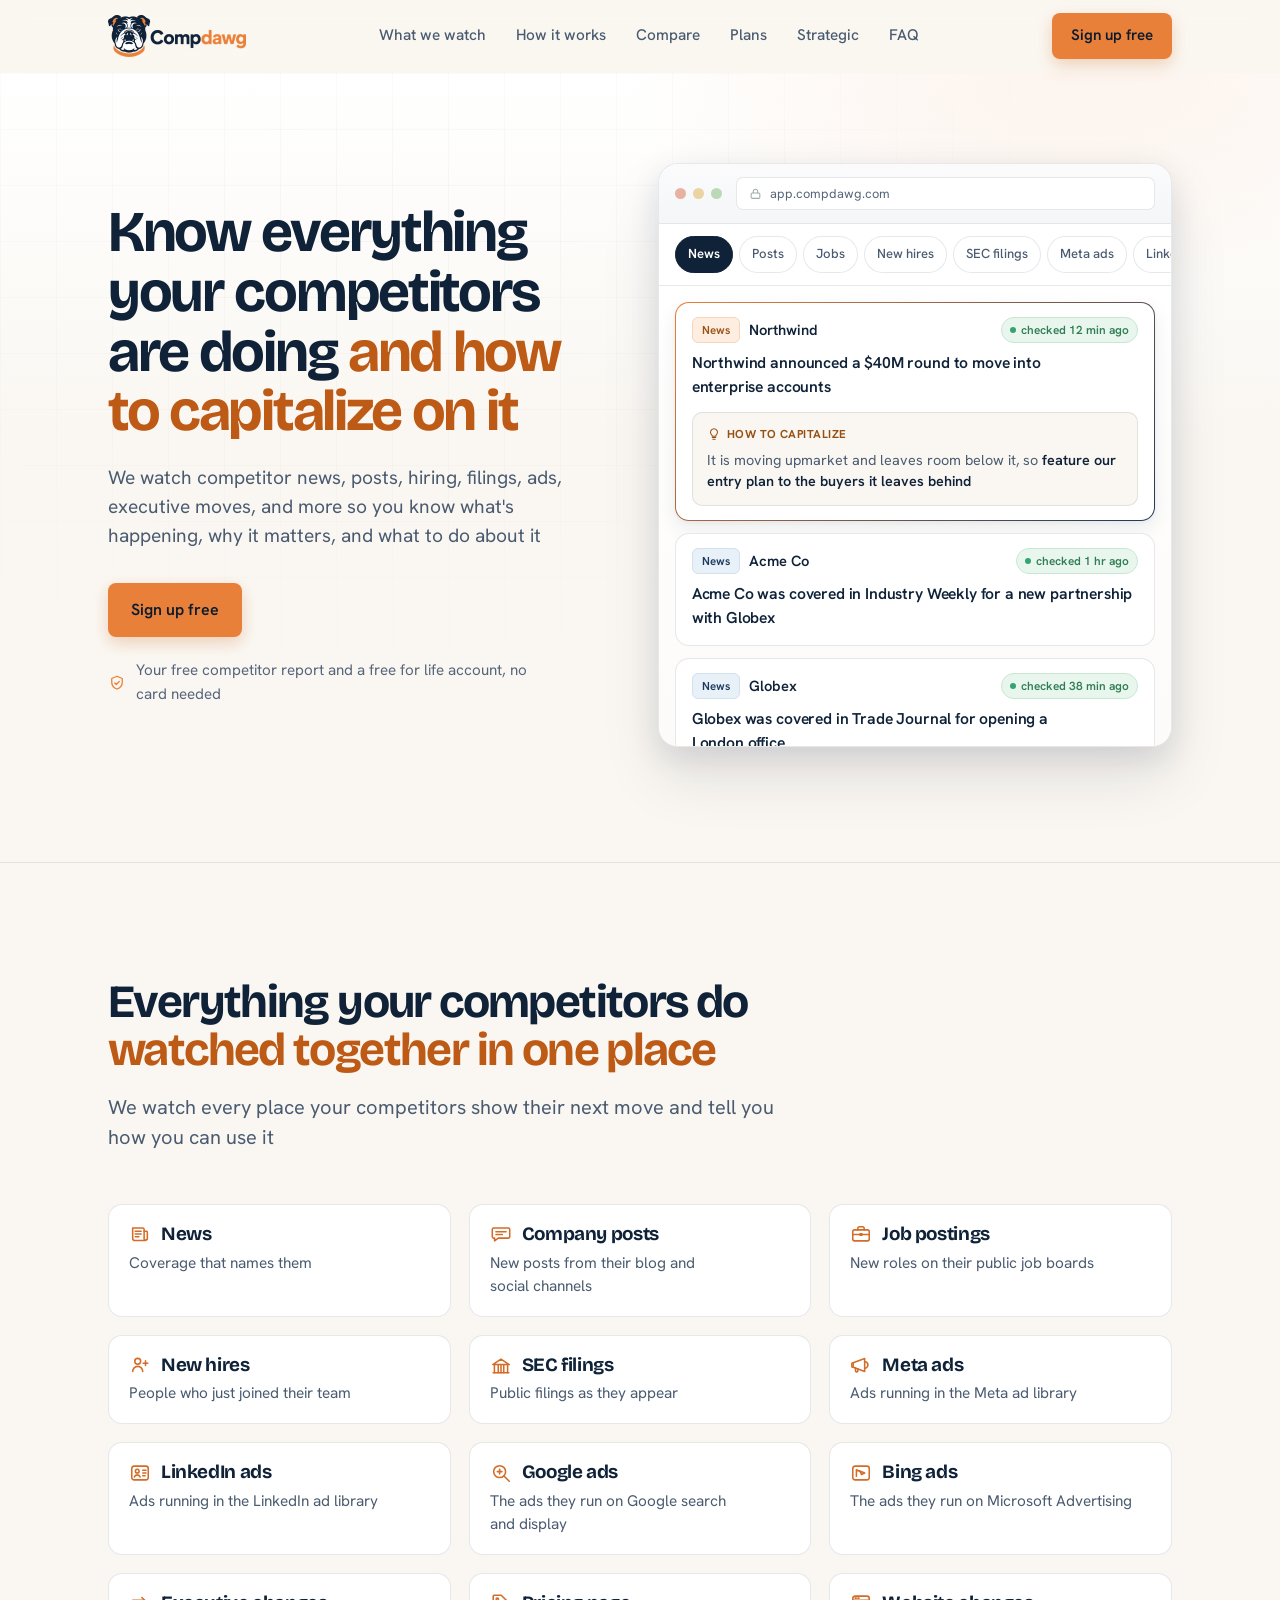
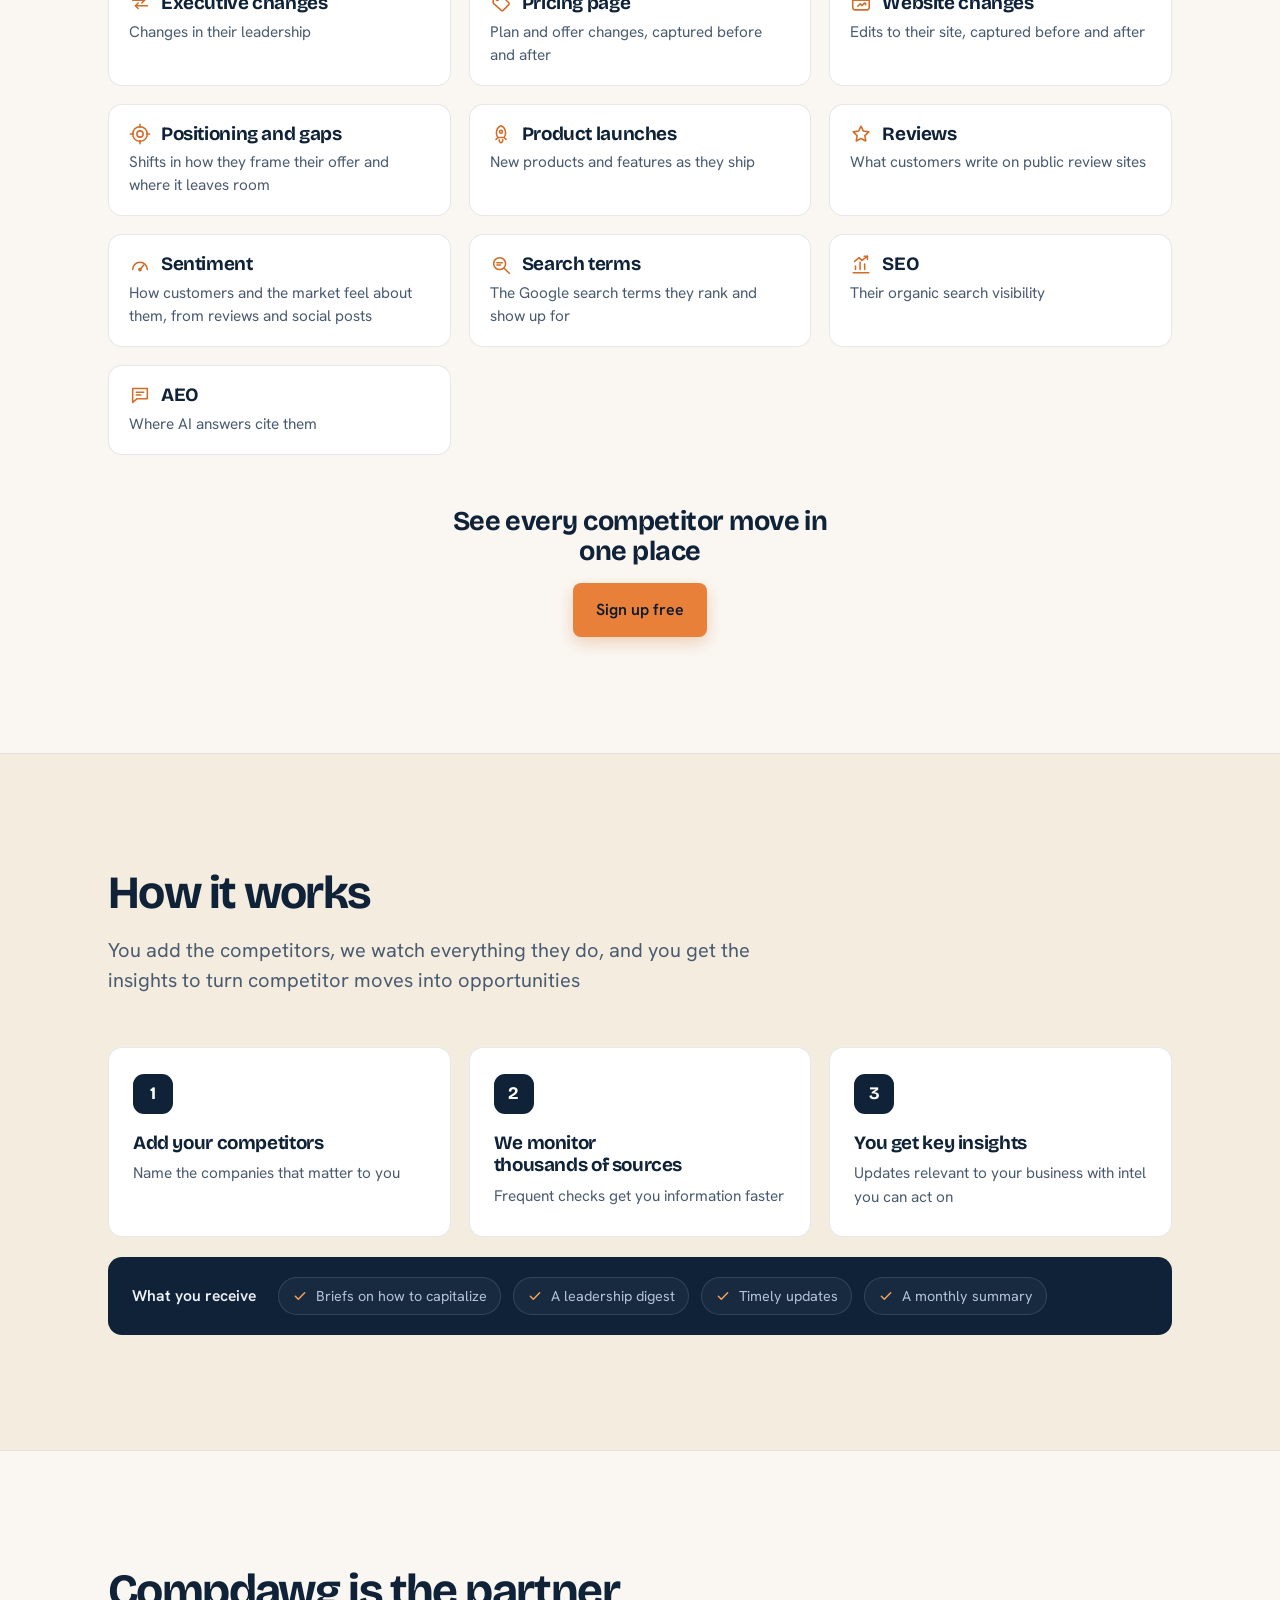
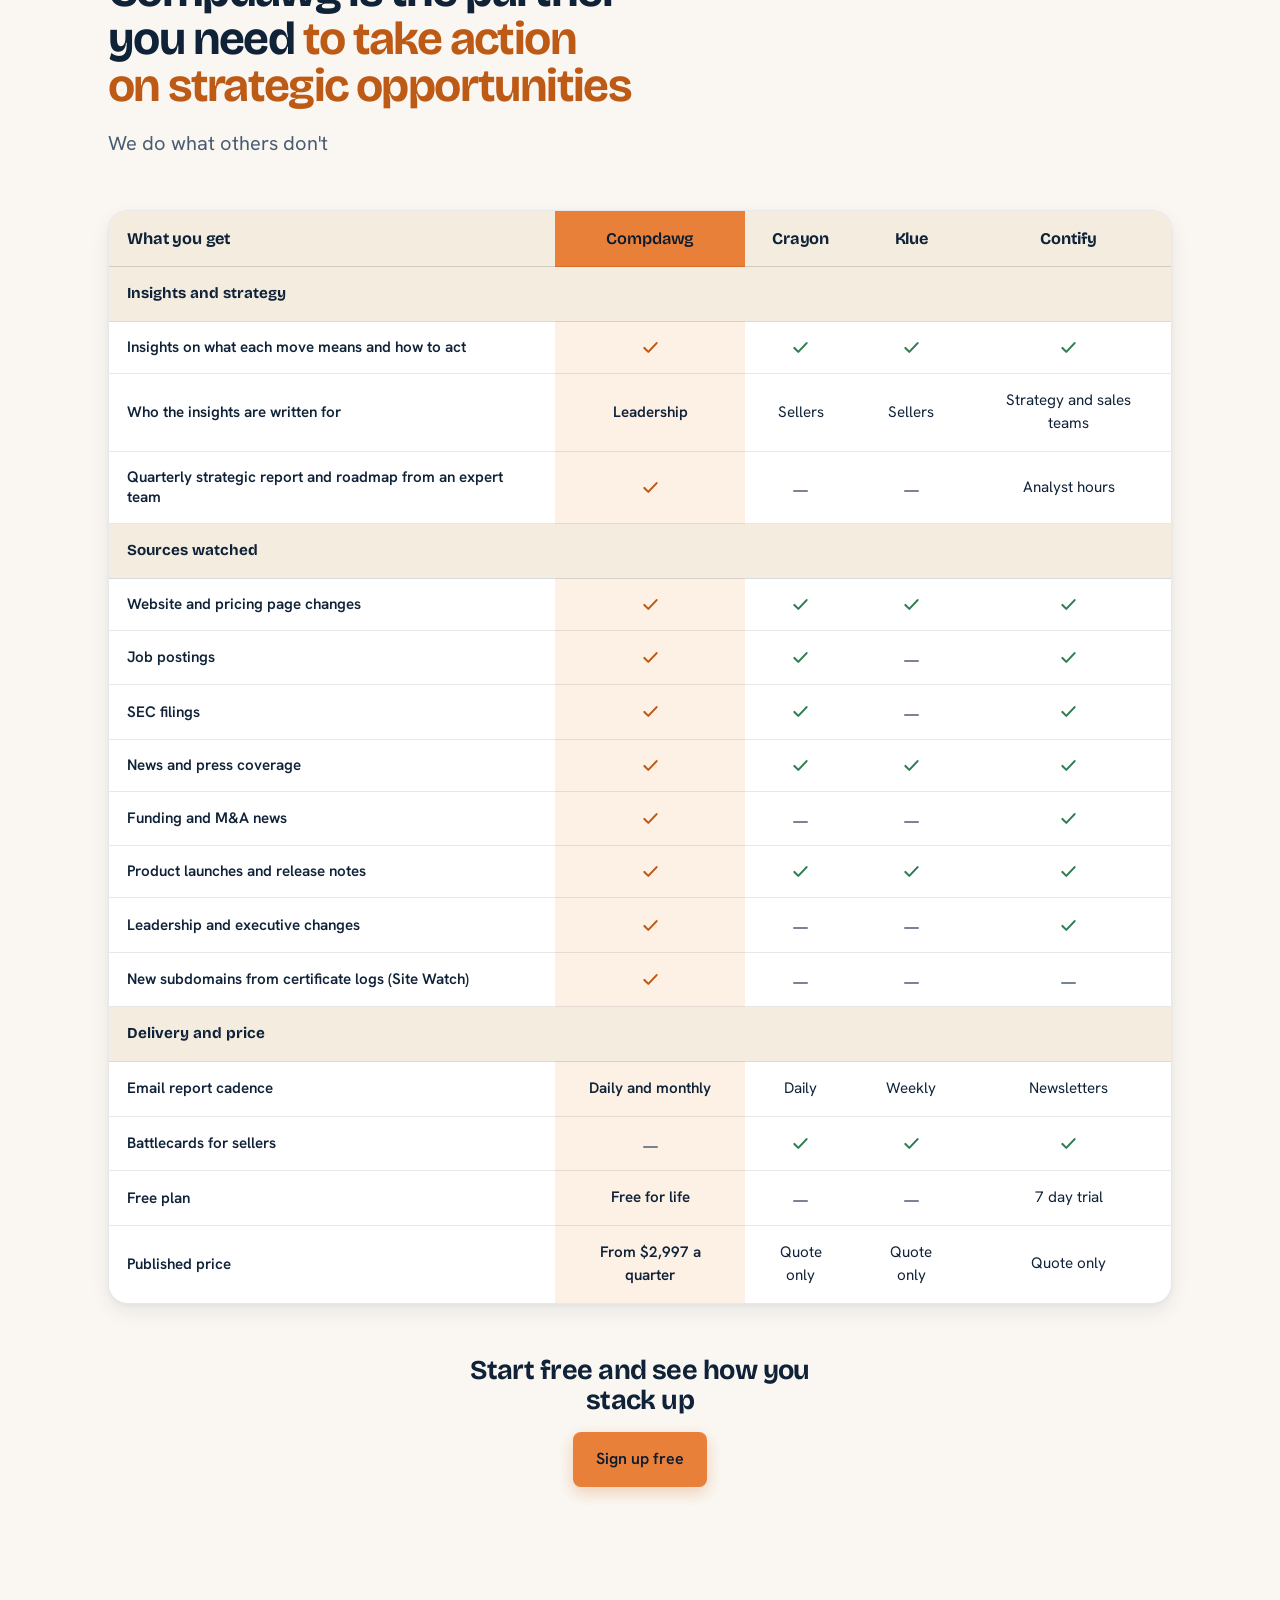
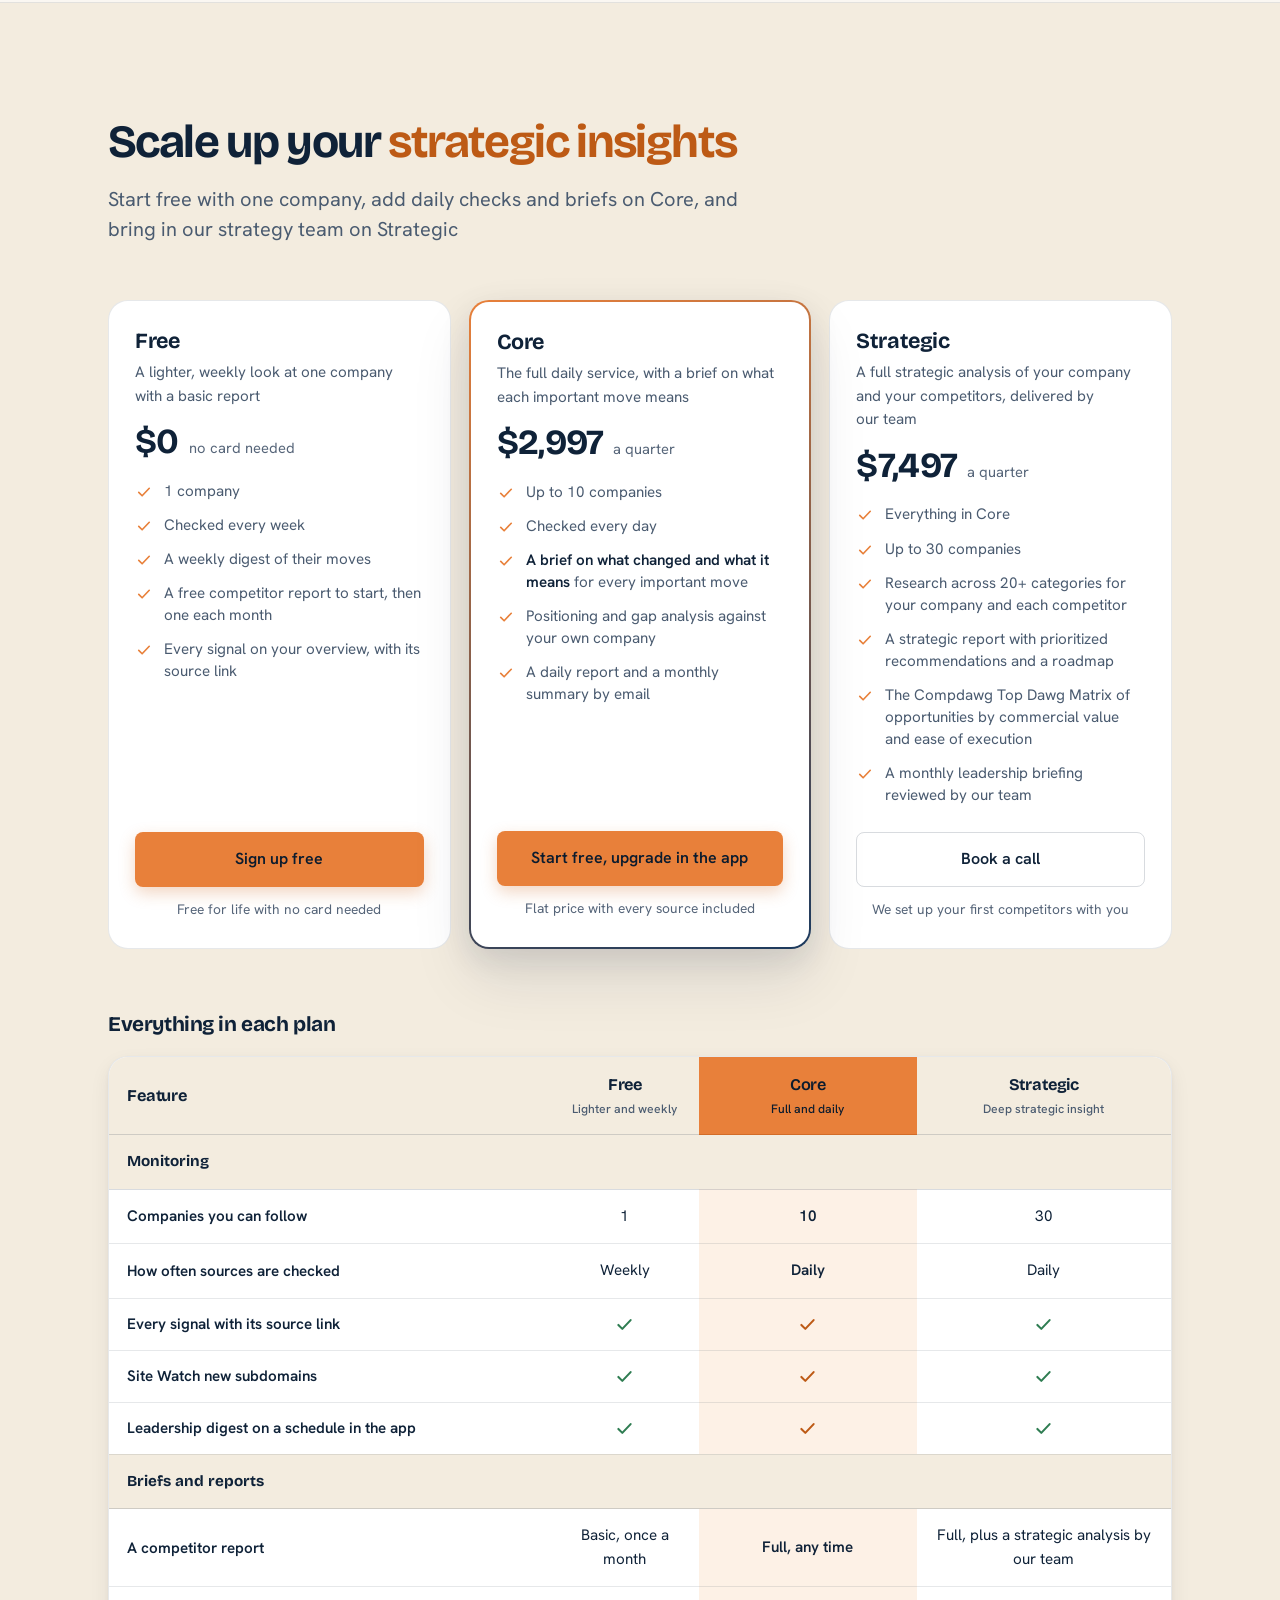
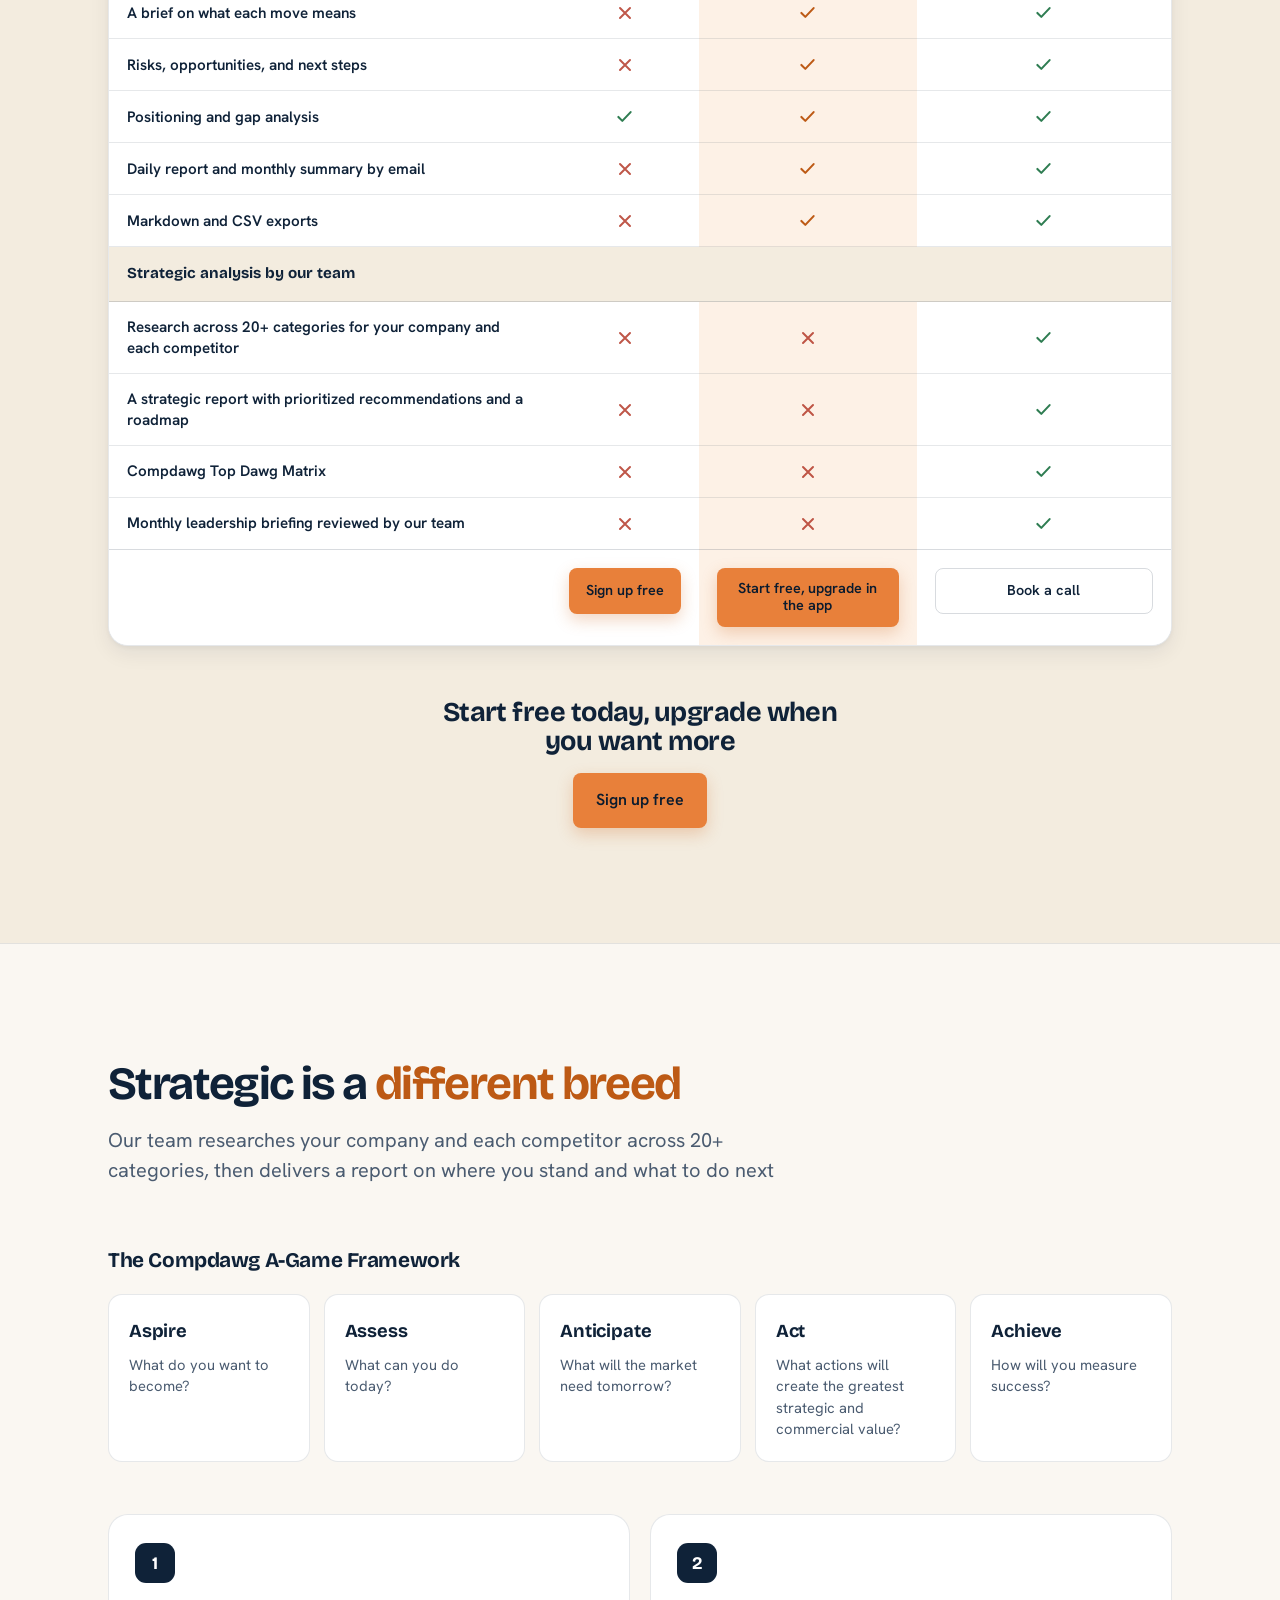
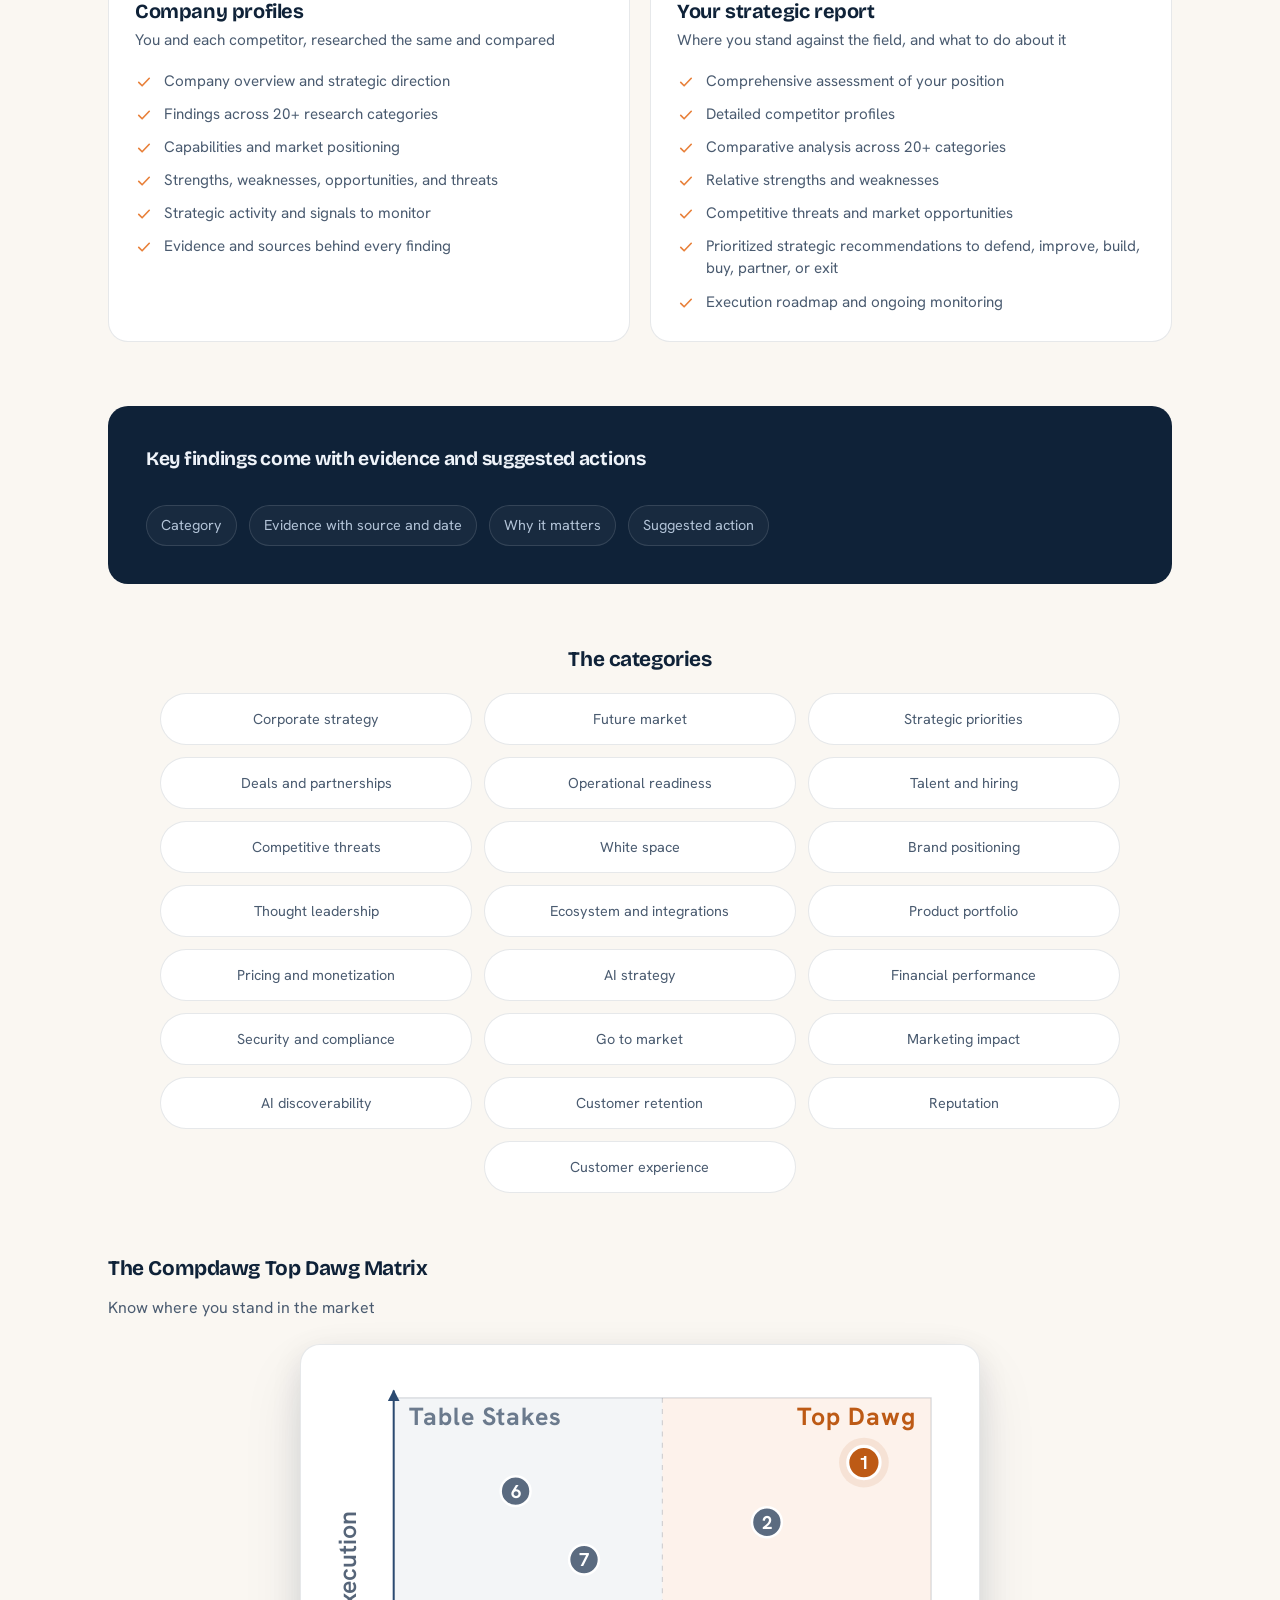
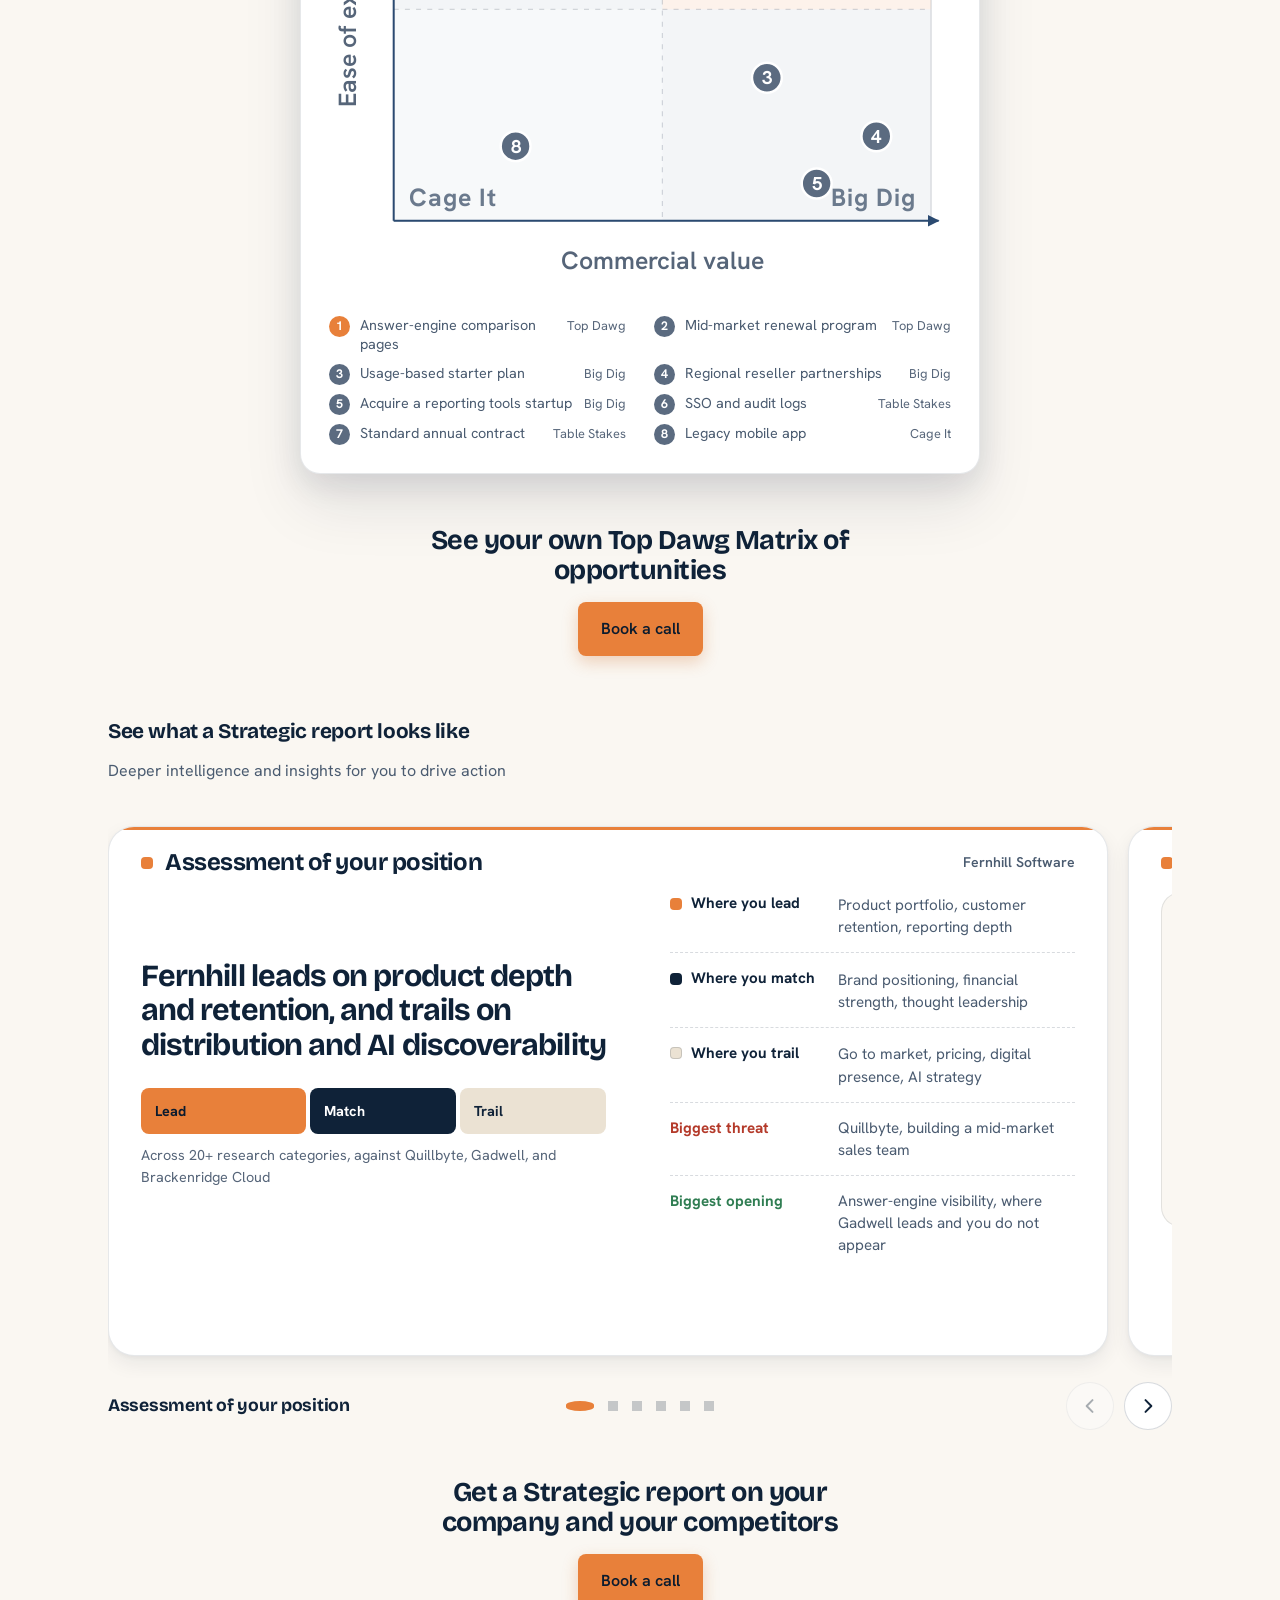
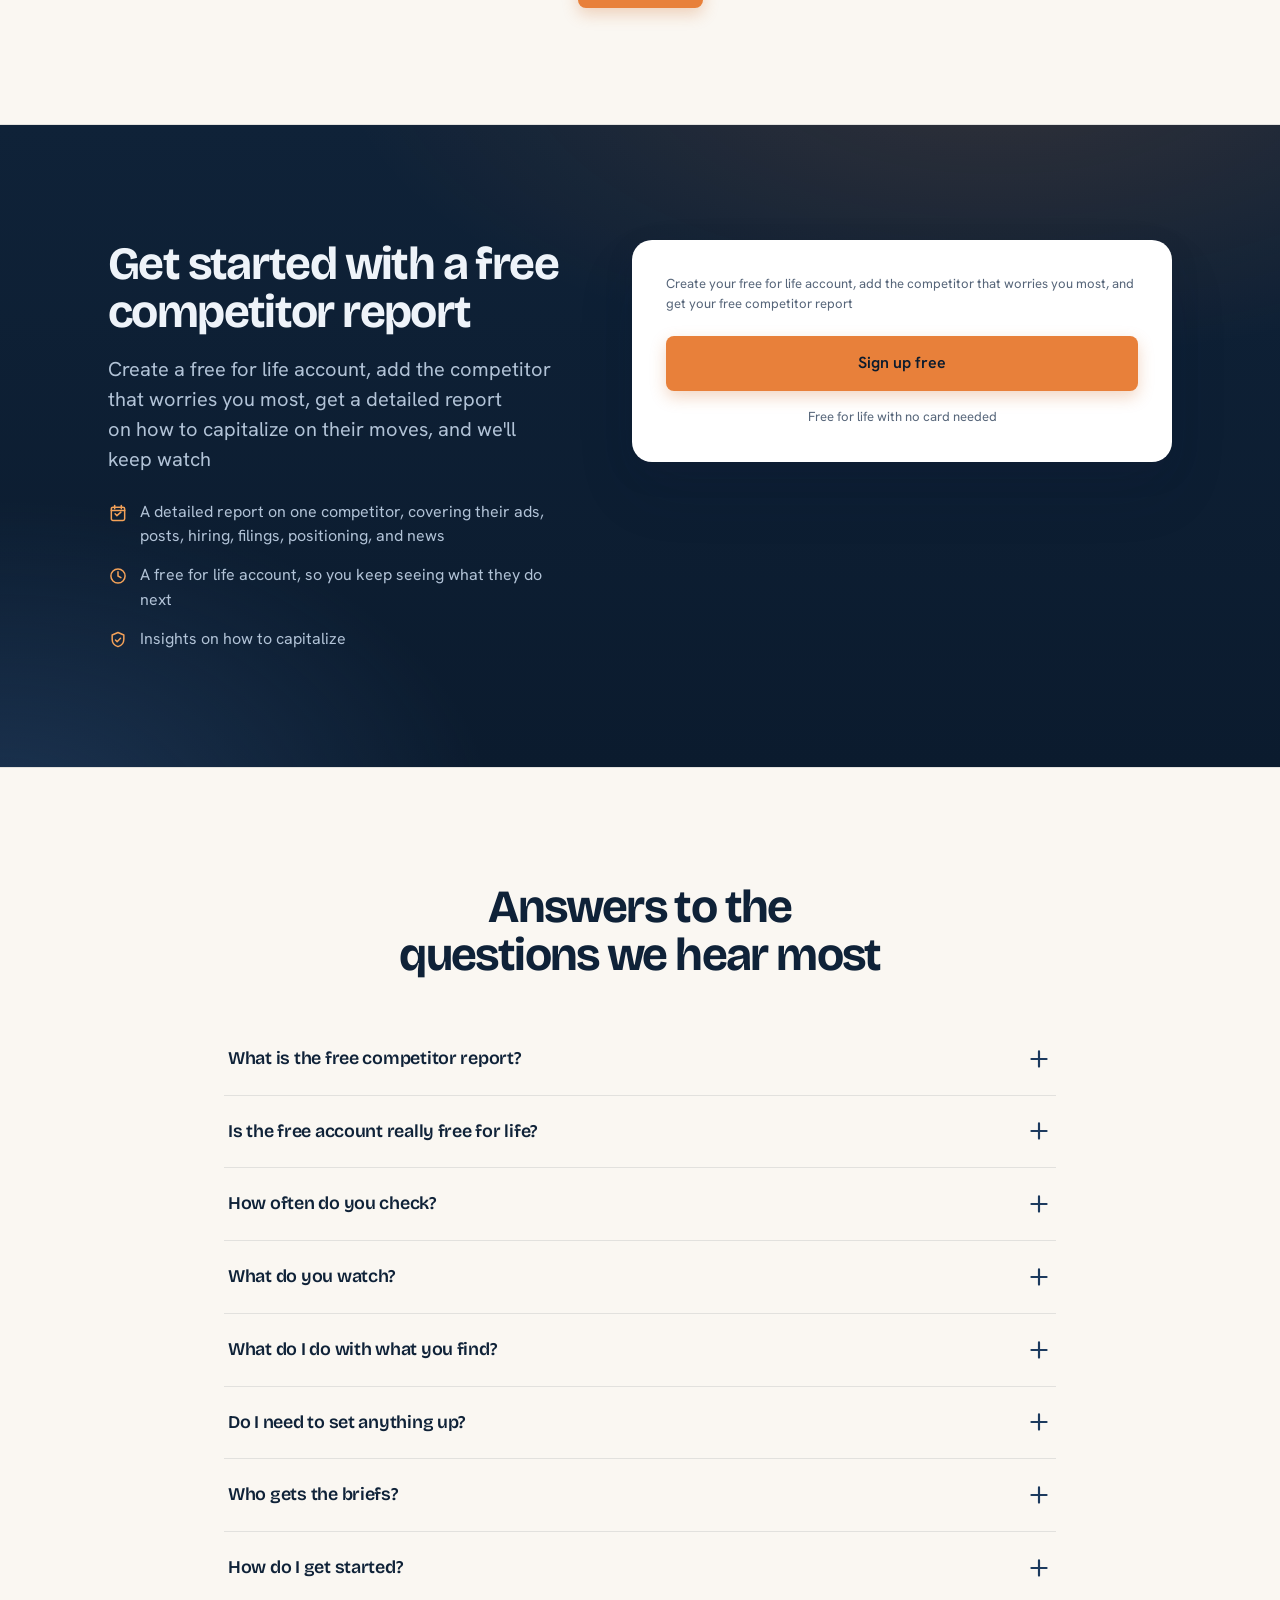
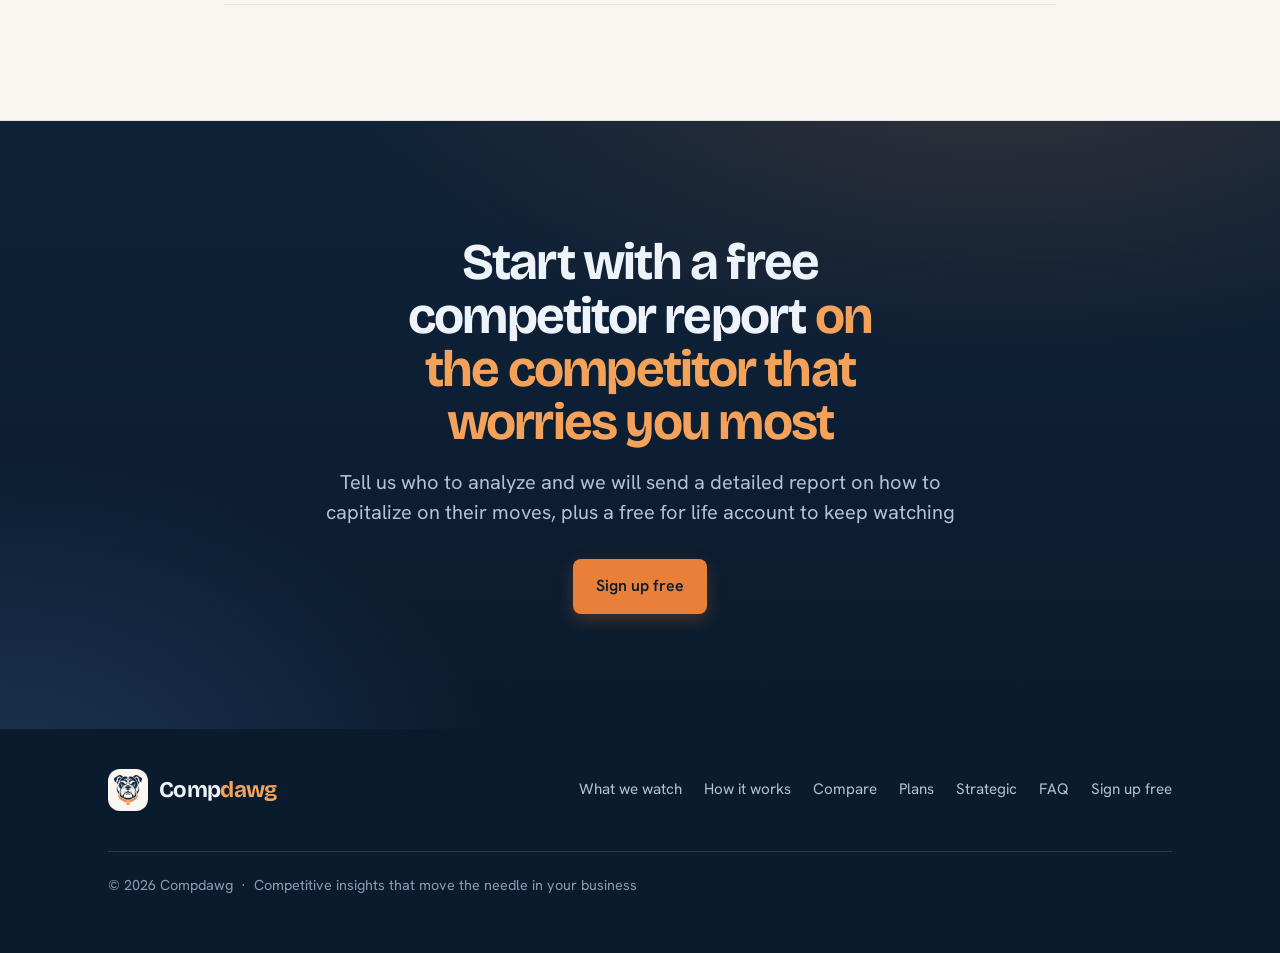
==== index.html @ a987bc5a "landing: mobile bucket renames (Webpages, People, Feedback, SEO/AEO split, Filings), no counts, Time" ====
<!DOCTYPE html>
<html lang="en">
<head>
<meta charset="utf-8">
<meta name="viewport" content="width=device-width, initial-scale=1">
<title>Compdawg: competitor intelligence for leadership, checked every day</title>
<meta name="description" content="Compdawg watches what your competitors do every day and sends leadership a concise brief on how to capitalize, starting with a free competitor report">
<meta name="theme-color" content="#0f2238">
<link rel="canonical" href="https://compdawg.com/">

<!-- Open Graph / Twitter -->
<meta property="og:title" content="Compdawg: competitor intelligence for leadership, checked every day">
<meta property="og:description" content="We watch everything your competitors do every day and send leadership a concise brief on how to capitalize on it, starting with a free competitor report">
<meta property="og:image" content="https://compdawg.com/og.png?v=20261104r3">
<meta property="og:image:width" content="1200">
<meta property="og:image:height" content="630">
<meta property="og:image:alt" content="Compdawg: know everything your competitors are doing and how to capitalize on it">
<meta property="og:type" content="website">
<meta property="og:url" content="https://compdawg.com/">
<meta name="twitter:card" content="summary_large_image">
<meta name="twitter:title" content="Compdawg: competitor intelligence for leadership, checked every day">
<meta name="twitter:description" content="We watch everything your competitors do every day and send leadership a concise brief on how to capitalize on it, starting with a free competitor report">
<meta name="twitter:image" content="https://compdawg.com/og.png?v=20261104r3">

<link rel="icon" href="brand/icon-16.png?v=20261104r3" sizes="16x16" type="image/png">
<link rel="icon" href="brand/icon-32.png?v=20261104r3" sizes="32x32" type="image/png">
<link rel="icon" href="brand/icon-512.png?v=20261104r3" sizes="512x512" type="image/png">
<link rel="apple-touch-icon" href="brand/icon-180.png?v=20261104r3" sizes="180x180">

<link rel="preconnect" href="https://fonts.googleapis.com">
<link rel="preconnect" href="https://fonts.gstatic.com" crossorigin>
<link href="https://fonts.googleapis.com/css2?family=Bricolage+Grotesque:opsz,wght@12..96,400;12..96,500;12..96,600;12..96,700&family=Hanken+Grotesk:wght@400;500;600;700&display=swap" rel="stylesheet">
<link rel="stylesheet" href="assets/styles.css?v=20261104r3">
<link rel="stylesheet" href="assets/sample-report.css?v=20261104r3">
</head>
<body>
<a class="skip-link" href="#main" style="position:absolute;left:16px;top:-60px;z-index:100;background:#0f2238;color:#fff;padding:10px 16px;border-radius:10px;font-weight:600;transition:top .2s" onfocus="this.style.top='16px'" onblur="this.style.top='-60px'">Skip to content</a>

<!-- =============================================== NAV -->
<header class="nav" id="top">
  <div class="wrap nav-inner">
    <a class="brand" href="#top" aria-label="Compdawg home">
      <img class="logo-default" src="brand/logo-lockup-sm-t.png?v=20261104r3" alt="Compdawg" width="138" height="42">
      <img class="logo-light" src="brand/logo-lockup-light-sm.png?v=20261104r3" alt="" aria-hidden="true" width="138" height="42">
    </a>
    <nav class="nav-links" aria-label="Primary">
      <a class="navlink" href="#watch">What we watch</a>
      <a class="navlink" href="#how">How it works</a>
      <a class="navlink" href="#compare">Compare</a>
      <a class="navlink" href="#plans">Plans</a>
      <a class="navlink" href="#strategic">Strategic</a>
      <a class="navlink" href="#faq">FAQ</a>
    </nav>
    <div class="nav-cta">
      <a class="btn btn-primary" href="https://app.compdawg.com/signup">Sign up free</a>
    </div>
    <button class="hamburger" aria-label="Toggle menu" aria-controls="mobile-menu" aria-expanded="false"><span></span></button>
  </div>
</header>
<div class="menu-backdrop" hidden aria-hidden="true"></div>
<nav class="mobile-menu" id="mobile-menu" aria-label="Mobile navigation" inert>
  <a href="#watch">What we watch</a>
  <a href="#how">How it works</a>
  <a href="#compare">Compare</a>
  <a href="#plans">Plans</a>
  <a href="#strategic">Strategic</a>
  <a href="#faq">FAQ</a>
  <a class="btn btn-primary" href="https://app.compdawg.com/signup">Sign up free</a>
</nav>

<main id="main">

<!-- =============================================== HERO -->
<section class="hero">
  <div class="wrap">
    <div class="hero-grid">
      <div>
        <h1 data-reveal>Know everything your competitors are doing <span class="accent">and how to capitalize on it</span></h1>
        <p class="hero-sub" data-reveal style="--reveal-delay:80ms">We watch competitor news, posts, hiring, filings, ads, executive moves, and more so you know what's happening, why it matters, and what to do about it</p>
        <div class="hero-cta" data-reveal style="--reveal-delay:150ms">
          <a class="btn btn-primary" href="https://app.compdawg.com/signup">Sign up free</a>
        </div>
        <p class="trust" data-reveal style="--reveal-delay:220ms">
          <svg aria-hidden="true" focusable="false" width="18" height="18" viewBox="0 0 24 24" fill="none" stroke="currentColor" stroke-width="1.7" stroke-linecap="round" stroke-linejoin="round"><path d="M12 3l7 3v5c0 4.5-3 7.6-7 9-4-1.4-7-4.5-7-9V6z"/><path d="M9 12l2 2 4-4"/></svg>
          Your free competitor report and a free for life account, no card needed
        </p>
      </div>

      <!-- ---- Product visual: CSS/HTML mockup (not an image) ---- -->
      <div class="mock" data-reveal style="--reveal-delay:140ms" role="img" aria-label="The Compdawg app: a strip of competitor source tabs above a feed of competitor moves, including a How to capitalize brief">
        <div class="mock-chrome">
          <span class="mock-dots" aria-hidden="true"><i></i><i></i><i></i></span>
          <span class="mock-url">
            <svg width="13" height="13" viewBox="0 0 24 24" fill="none" stroke="currentColor" stroke-width="2" stroke-linecap="round" stroke-linejoin="round"><rect x="4" y="11" width="16" height="10" rx="2"/><path d="M8 11V8a4 4 0 0 1 8 0v3"/></svg>
            app.compdawg.com
          </span>
        </div>

        <div class="tabrail" tabindex="0">
          <span class="tab active">News</span>
          <span class="tab">Posts</span>
          <span class="tab">Jobs</span>
          <span class="tab">New hires</span>
          <span class="tab">SEC filings</span>
          <span class="tab">Meta ads</span>
          <span class="tab">LinkedIn ads</span>
          <span class="tab">Google ads</span>
          <span class="tab">Bing ads</span>
          <span class="tab">Executive changes</span>
          <span class="tab">Pricing page</span>
          <span class="tab">Website</span>
          <span class="tab">Positioning and gaps</span>
          <span class="tab">Launches</span>
          <span class="tab">Reviews</span>
          <span class="tab">Sentiment</span>
          <span class="tab">Search terms</span>
          <span class="tab">SEO and AI answers</span>
        </div>

        <div class="feed" tabindex="0">
          <!-- Expanded "How to capitalize" brief -->
          <article class="sig brief">
            <div class="sig-top">
              <span class="src orange">News</span>
              <span class="sig-co">Northwind</span>
              <span class="fresh"><i aria-hidden="true"></i>checked 12 min ago</span>
            </div>
            <p class="sig-title">Northwind announced a $40M round to move into enterprise accounts</p>
            <div class="meaning">
              <span class="tag">
                <svg width="14" height="14" viewBox="0 0 24 24" fill="none" stroke="currentColor" stroke-width="1.8" stroke-linecap="round" stroke-linejoin="round"><path d="M9 18h6"/><path d="M10 21h4"/><path d="M12 3a6 6 0 0 1 4 10.5c-.7.7-1 1.2-1 2.5H9c0-1.3-.3-1.8-1-2.5A6 6 0 0 1 12 3z"/></svg>
                How to capitalize
              </span>
              <p>It is moving upmarket and leaves room below it, so <b>feature our entry plan to the buyers it leaves behind</b></p>
            </div>
          </article>

          <article class="sig">
            <div class="sig-top">
              <span class="src">News</span>
              <span class="sig-co">Acme Co</span>
              <span class="fresh"><i aria-hidden="true"></i>checked 1 hr ago</span>
            </div>
            <p class="sig-title">Acme Co was covered in Industry Weekly for a new partnership with Globex</p>
          </article>

          <article class="sig">
            <div class="sig-top">
              <span class="src">News</span>
              <span class="sig-co">Globex</span>
              <span class="fresh"><i aria-hidden="true"></i>checked 38 min ago</span>
            </div>
            <p class="sig-title">Globex was covered in Trade Journal for opening a London office</p>
          </article>
        </div>
      </div>
    </div>
  </div>
</section>

<!-- =============================================== WHAT WE WATCH -->
<section class="section hairline-y" id="watch">
  <div class="wrap">
    <div class="section-head" data-reveal>
      <h2>Everything your competitors do <span style="color:#bd5a15">watched together in one place</span></h2>
      <p class="lead">We watch every place your competitors show their next move and tell you how you can use it</p>
    </div>

    <div class="grid cols-3 watch-grid">
      <div class="card" data-reveal>
        <span class="ico"><svg width="22" height="22" viewBox="0 0 24 24" fill="none" stroke="currentColor" stroke-width="1.7" stroke-linecap="round" stroke-linejoin="round"><path d="M4 5.5h11a1.5 1.5 0 0 1 1.5 1.5v10.5a1.5 1.5 0 0 0 1.5 1.5H6.5a2.5 2.5 0 0 1-2.5-2.5V5.5z"/><path d="M16.5 9H19a1 1 0 0 1 1 1v6.5a2 2 0 0 1-2 2"/><path d="M6.8 9h6.4"/><path d="M6.8 12h6.4"/><path d="M6.8 15h4"/></svg></span>
        <h3>News</h3>
        <p>Coverage that names them</p>
      </div>
      <div class="card" data-reveal style="--reveal-delay:40ms">
        <span class="ico"><svg width="22" height="22" viewBox="0 0 24 24" fill="none" stroke="currentColor" stroke-width="1.7" stroke-linecap="round" stroke-linejoin="round"><path d="M4 5.5h16a1.5 1.5 0 0 1 1.5 1.5v8a1.5 1.5 0 0 1-1.5 1.5H9l-4 3v-3H4A1.5 1.5 0 0 1 2.5 15V7A1.5 1.5 0 0 1 4 5.5z"/><path d="M6.5 9.5h11"/><path d="M6.5 12.5h7"/></svg></span>
        <h3>Company posts</h3>
        <p>New posts from their blog and social channels</p>
      </div>
      <div class="card" data-reveal style="--reveal-delay:80ms">
        <span class="ico"><svg width="22" height="22" viewBox="0 0 24 24" fill="none" stroke="currentColor" stroke-width="1.7" stroke-linecap="round" stroke-linejoin="round"><rect x="3" y="7.5" width="18" height="12" rx="2"/><path d="M8.5 7.5V6a2 2 0 0 1 2-2h3a2 2 0 0 1 2 2v1.5"/><path d="M3 12.5h18"/><path d="M11 11.8h2v1.6h-2z"/></svg></span>
        <h3>Job postings</h3>
        <p>New roles on their public job boards</p>
      </div>
      <div class="card" data-reveal>
        <span class="ico"><svg width="22" height="22" viewBox="0 0 24 24" fill="none" stroke="currentColor" stroke-width="1.7" stroke-linecap="round" stroke-linejoin="round"><circle cx="9.5" cy="8" r="3.2"/><path d="M4 19a5.5 5.5 0 0 1 11 0"/><path d="M18 7.5v5"/><path d="M15.5 10h5"/></svg></span>
        <h3>New hires</h3>
        <p>People who just joined their team</p>
      </div>
      <div class="card" data-reveal style="--reveal-delay:40ms">
        <span class="ico"><svg width="22" height="22" viewBox="0 0 24 24" fill="none" stroke="currentColor" stroke-width="1.7" stroke-linecap="round" stroke-linejoin="round"><path d="M3.5 20.5h17"/><path d="M4.8 20.5v-8.5"/><path d="M9 20.5v-8.5"/><path d="M15 20.5v-8.5"/><path d="M19.2 20.5v-8.5"/><path d="M12 20.5v-8.5"/><path d="M3 11.5l9-6 9 6z"/></svg></span>
        <h3>SEC filings</h3>
        <p>Public filings as they appear</p>
      </div>
      <div class="card" data-reveal style="--reveal-delay:80ms">
        <span class="ico"><svg width="22" height="22" viewBox="0 0 24 24" fill="none" stroke="currentColor" stroke-width="1.7" stroke-linecap="round" stroke-linejoin="round"><path d="M3.5 9.5L16 5v14L3.5 14.5z"/><path d="M3.5 9.5H3a1 1 0 0 0-1 1v3a1 1 0 0 0 1 1h.5"/><path d="M16 8.5a3.5 3.5 0 0 1 0 7"/><path d="M6 15v3.2a1.3 1.3 0 0 0 2.6 0V16"/></svg></span>
        <h3>Meta ads</h3>
        <p>Ads running in the Meta ad library</p>
      </div>
      <div class="card" data-reveal>
        <span class="ico"><svg width="22" height="22" viewBox="0 0 24 24" fill="none" stroke="currentColor" stroke-width="1.7" stroke-linecap="round" stroke-linejoin="round"><rect x="3" y="4.5" width="18" height="15" rx="2.5"/><circle cx="9" cy="10" r="2"/><path d="M5.8 16.3a3.4 3.4 0 0 1 6.4 0"/><path d="M15 9h3.5"/><path d="M15 12h3.5"/><path d="M15 15h2.5"/></svg></span>
        <h3>LinkedIn ads</h3>
        <p>Ads running in the LinkedIn ad library</p>
      </div>
      <div class="card" data-reveal style="--reveal-delay:40ms">
        <span class="ico"><svg width="22" height="22" viewBox="0 0 24 24" fill="none" stroke="currentColor" stroke-width="1.7" stroke-linecap="round" stroke-linejoin="round"><circle cx="10.5" cy="10.5" r="6.5"/><path d="M15.5 15.5L21 21"/><path d="M8 10.5h5"/><path d="M10.5 8v5"/></svg></span>
        <h3>Google ads</h3>
        <p>The ads they run on Google search and display</p>
      </div>
      <div class="card" data-reveal style="--reveal-delay:80ms">
        <span class="ico"><svg width="22" height="22" viewBox="0 0 24 24" fill="none" stroke="currentColor" stroke-width="1.7" stroke-linecap="round" stroke-linejoin="round"><rect x="3" y="4.5" width="18" height="15" rx="2.5"/><path d="M7 15.5V8.5l4 1.8 1.6 3.4 3.4-1.7-6-2.4"/></svg></span>
        <h3>Bing ads</h3>
        <p>The ads they run on Microsoft Advertising</p>
      </div>
      <div class="card" data-reveal>
        <span class="ico"><svg width="22" height="22" viewBox="0 0 24 24" fill="none" stroke="currentColor" stroke-width="1.7" stroke-linecap="round" stroke-linejoin="round"><path d="M4 9h13"/><path d="M14 6l3 3-3 3"/><path d="M20 15H7"/><path d="M10 18l-3-3 3-3"/></svg></span>
        <h3>Executive changes</h3>
        <p>Changes in their leadership</p>
      </div>
      <div class="card" data-reveal style="--reveal-delay:40ms">
        <span class="ico"><svg width="22" height="22" viewBox="0 0 24 24" fill="none" stroke="currentColor" stroke-width="1.7" stroke-linecap="round" stroke-linejoin="round"><path d="M3.5 12.2V4.5a1 1 0 0 1 1-1h7.7l8.3 8.3a1.4 1.4 0 0 1 0 2l-6.2 6.2a1.4 1.4 0 0 1-2 0z"/><circle cx="8" cy="8" r="1.3"/></svg></span>
        <h3>Pricing page</h3>
        <p>Plan and offer changes, captured before and after</p>
      </div>
      <div class="card" data-reveal style="--reveal-delay:80ms">
        <span class="ico"><svg width="22" height="22" viewBox="0 0 24 24" fill="none" stroke="currentColor" stroke-width="1.7" stroke-linecap="round" stroke-linejoin="round"><rect x="3" y="4.5" width="18" height="15" rx="2.5"/><path d="M3 9h18"/><path d="M5.6 6.7h1.2"/><path d="M8.6 6.7h1.2"/><path d="M8.5 15.5l2.5-2.6 2 2 2.5-2.6"/><path d="M15.5 12.4h1.5v1.5"/></svg></span>
        <h3>Website changes</h3>
        <p>Edits to their site, captured before and after</p>
      </div>
      <div class="card" data-reveal>
        <span class="ico"><svg width="22" height="22" viewBox="0 0 24 24" fill="none" stroke="currentColor" stroke-width="1.7" stroke-linecap="round" stroke-linejoin="round"><circle cx="12" cy="12" r="8"/><circle cx="12" cy="12" r="3.4"/><path d="M12 1.5V5"/><path d="M12 19v3.5"/><path d="M1.5 12H5"/><path d="M19 12h3.5"/></svg></span>
        <h3>Positioning and gaps</h3>
        <p>Shifts in how they frame their offer and where it leaves room</p>
      </div>
      <div class="card" data-reveal style="--reveal-delay:40ms">
        <span class="ico"><svg width="22" height="22" viewBox="0 0 24 24" fill="none" stroke="currentColor" stroke-width="1.7" stroke-linecap="round" stroke-linejoin="round"><path d="M12 3c3 1.3 5 4.3 5 8 0 2-.7 3.6-1.5 4.8H8.5C7.7 14.6 7 13 7 11c0-3.7 2-6.7 5-8z"/><circle cx="12" cy="9.5" r="1.6"/><path d="M8.5 15.8l-2 2.2M15.5 15.8l2 2.2"/><path d="M10 18.3c0 1.6 1 3.2 2 3.2s2-1.6 2-3.2"/></svg></span>
        <h3>Product launches</h3>
        <p>New products and features as they ship</p>
      </div>
      <div class="card" data-reveal style="--reveal-delay:80ms">
        <span class="ico"><svg width="22" height="22" viewBox="0 0 24 24" fill="none" stroke="currentColor" stroke-width="1.7" stroke-linecap="round" stroke-linejoin="round"><path d="M12 3.5l2.6 5.3 5.9.9-4.3 4.1 1 5.8-5.2-2.7-5.2 2.7 1-5.8L3.5 9.7l5.9-.9z"/></svg></span>
        <h3>Reviews</h3>
        <p>What customers write on public review sites</p>
      </div>
      <div class="card" data-reveal>
        <span class="ico"><svg width="22" height="22" viewBox="0 0 24 24" fill="none" stroke="currentColor" stroke-width="1.7" stroke-linecap="round" stroke-linejoin="round"><path d="M4 17a8 8 0 0 1 16 0"/><path d="M12 17l4-5"/><circle cx="12" cy="17" r="1.2"/></svg></span>
        <h3>Sentiment</h3>
        <p>How customers and the market feel about them, from reviews and social posts</p>
      </div>
      <div class="card" data-reveal style="--reveal-delay:40ms">
        <span class="ico"><svg width="22" height="22" viewBox="0 0 24 24" fill="none" stroke="currentColor" stroke-width="1.7" stroke-linecap="round" stroke-linejoin="round"><circle cx="10.5" cy="10.5" r="6.5"/><path d="M15.5 15.5L21 21"/><path d="M7.5 9.5h6"/><path d="M7.5 12h4"/></svg></span>
        <h3>Search terms</h3>
        <p>The Google search terms they rank and show up for</p>
      </div>
      <div class="card" data-reveal style="--reveal-delay:80ms">
        <span class="ico"><svg width="22" height="22" viewBox="0 0 24 24" fill="none" stroke="currentColor" stroke-width="1.7" stroke-linecap="round" stroke-linejoin="round"><path d="M3.5 20.5h17"/><path d="M6 17v-4"/><path d="M11 17V9"/><path d="M16 17v-6"/><path d="M5 8l5-4 3 3 6-4.5"/><path d="M15.5 2.5H19V6"/></svg></span>
        <h3>SEO</h3>
        <p>Their organic search visibility</p>
      </div>
      <div class="card" data-reveal>
        <span class="ico"><svg width="22" height="22" viewBox="0 0 24 24" fill="none" stroke="currentColor" stroke-width="1.7" stroke-linecap="round" stroke-linejoin="round" aria-hidden="true"><path d="M4 5h16v11H9l-5 4z"/><path d="M8 9h8M8 12h5"/></svg></span>
        <h3>AEO</h3>
        <p>Where AI answers cite them</p>
      </div>
    </div>

    <!-- Mobile: the same sources grouped into the app's tab buckets -->
    <div class="bucket-accordion watch-accordion" aria-label="What we watch, grouped by bucket">
      <details class="bucket" name="watch" open>
        <summary><span class="bucket-label">Webpages</span><svg class="bucket-chev" viewBox="0 0 24 24" fill="none" stroke="currentColor" stroke-width="2" stroke-linecap="round" stroke-linejoin="round" aria-hidden="true"><path d="M6 9l6 6 6-6"/></svg></summary>
        <ul class="bucket-rows">
          <li><span class="bucket-row-t">Website changes</span><span class="bucket-row-d">Edits to their site, captured before and after</span></li>
          <li><span class="bucket-row-t">Pricing page</span><span class="bucket-row-d">Plan and offer changes, captured before and after</span></li>
          <li><span class="bucket-row-t">Product launches</span><span class="bucket-row-d">New products and features as they ship</span></li>
        </ul>
      </details>
      <details class="bucket" name="watch">
        <summary><span class="bucket-label">People</span><svg class="bucket-chev" viewBox="0 0 24 24" fill="none" stroke="currentColor" stroke-width="2" stroke-linecap="round" stroke-linejoin="round" aria-hidden="true"><path d="M6 9l6 6 6-6"/></svg></summary>
        <ul class="bucket-rows">
          <li><span class="bucket-row-t">Executive changes</span><span class="bucket-row-d">Changes in their leadership</span></li>
          <li><span class="bucket-row-t">New hires</span><span class="bucket-row-d">People who just joined their team</span></li>
          <li><span class="bucket-row-t">Job postings</span><span class="bucket-row-d">New roles on their public job boards</span></li>
        </ul>
      </details>
      <details class="bucket" name="watch">
        <summary><span class="bucket-label">Ads</span><svg class="bucket-chev" viewBox="0 0 24 24" fill="none" stroke="currentColor" stroke-width="2" stroke-linecap="round" stroke-linejoin="round" aria-hidden="true"><path d="M6 9l6 6 6-6"/></svg></summary>
        <ul class="bucket-rows">
          <li><span class="bucket-row-t">Meta ads</span><span class="bucket-row-d">Ads running in the Meta ad library</span></li>
          <li><span class="bucket-row-t">LinkedIn ads</span><span class="bucket-row-d">Ads running in the LinkedIn ad library</span></li>
          <li><span class="bucket-row-t">Google ads</span><span class="bucket-row-d">The ads they run on Google search and display</span></li>
          <li><span class="bucket-row-t">Bing ads</span><span class="bucket-row-d">The ads they run on Microsoft Advertising</span></li>
        </ul>
      </details>
      <details class="bucket" name="watch">
        <summary><span class="bucket-label">Feedback</span><svg class="bucket-chev" viewBox="0 0 24 24" fill="none" stroke="currentColor" stroke-width="2" stroke-linecap="round" stroke-linejoin="round" aria-hidden="true"><path d="M6 9l6 6 6-6"/></svg></summary>
        <ul class="bucket-rows">
          <li><span class="bucket-row-t">Reviews</span><span class="bucket-row-d">What customers write on public review sites</span></li>
          <li><span class="bucket-row-t">News</span><span class="bucket-row-d">Coverage that names them</span></li>
          <li><span class="bucket-row-t">Sentiment</span><span class="bucket-row-d">How customers and the market feel about them, from reviews and social posts</span></li>
        </ul>
      </details>
      <details class="bucket" name="watch">
        <summary><span class="bucket-label">SEO</span><svg class="bucket-chev" viewBox="0 0 24 24" fill="none" stroke="currentColor" stroke-width="2" stroke-linecap="round" stroke-linejoin="round" aria-hidden="true"><path d="M6 9l6 6 6-6"/></svg></summary>
        <ul class="bucket-rows">
          <li><span class="bucket-row-t">Company posts</span><span class="bucket-row-d">New posts from their blog and social channels</span></li>
          <li><span class="bucket-row-t">Search terms</span><span class="bucket-row-d">The Google search terms they rank and show up for</span></li>
          <li><span class="bucket-row-t">SEO</span><span class="bucket-row-d">Their organic search visibility</span></li>
        </ul>
      </details>
      <details class="bucket" name="watch">
        <summary><span class="bucket-label">AEO</span><svg class="bucket-chev" viewBox="0 0 24 24" fill="none" stroke="currentColor" stroke-width="2" stroke-linecap="round" stroke-linejoin="round" aria-hidden="true"><path d="M6 9l6 6 6-6"/></svg></summary>
        <ul class="bucket-rows">
          <li><span class="bucket-row-t">AEO</span><span class="bucket-row-d">Where AI answers cite them</span></li>
        </ul>
      </details>
      <details class="bucket" name="watch">
        <summary><span class="bucket-label">Filings</span><svg class="bucket-chev" viewBox="0 0 24 24" fill="none" stroke="currentColor" stroke-width="2" stroke-linecap="round" stroke-linejoin="round" aria-hidden="true"><path d="M6 9l6 6 6-6"/></svg></summary>
        <ul class="bucket-rows">
          <li><span class="bucket-row-t">SEC filings</span><span class="bucket-row-d">Public filings as they appear</span></li>
        </ul>
      </details>
    </div>

    <div class="section-cta" data-reveal>
      <p>See every competitor move in one place</p>
      <a class="btn btn-primary" href="https://app.compdawg.com/signup">Sign up free</a>
    </div>
  </div>
</section>

<!-- =============================================== HOW IT WORKS -->
<section class="section band-cream" id="how">
  <div class="wrap">
    <div class="section-head" data-reveal>
      <h2>How it works</h2>
      <p class="lead">You add the competitors, we watch everything they do, and you get the insights to turn competitor moves into opportunities</p>
    </div>

    <div class="grid cols-3 steps">
      <div class="step" data-reveal>
        <span class="num">1</span>
        <h3>Add your competitors</h3>
        <p>Name the companies that matter to you</p>
      </div>
      <div class="step" data-reveal style="--reveal-delay:80ms">
        <span class="num">2</span>
        <h3>We monitor thousands of sources</h3>
        <p>Frequent checks get you information faster</p>
      </div>
      <div class="step" data-reveal style="--reveal-delay:160ms">
        <span class="num">3</span>
        <h3>You get key insights</h3>
        <p>Updates relevant to your business with intel you can act on</p>
      </div>
    </div>

    <div class="receives" data-reveal>
      <span class="label">What you receive</span>
      <ul>
        <li><svg aria-hidden="true" focusable="false" width="16" height="16" viewBox="0 0 24 24" fill="none" stroke="currentColor" stroke-width="2.2" stroke-linecap="round" stroke-linejoin="round"><path d="M5 12.5l4.5 4.5L19 7"/></svg>Briefs on how to capitalize</li>
        <li><svg aria-hidden="true" focusable="false" width="16" height="16" viewBox="0 0 24 24" fill="none" stroke="currentColor" stroke-width="2.2" stroke-linecap="round" stroke-linejoin="round"><path d="M5 12.5l4.5 4.5L19 7"/></svg>A leadership digest</li>
        <li><svg aria-hidden="true" focusable="false" width="16" height="16" viewBox="0 0 24 24" fill="none" stroke="currentColor" stroke-width="2.2" stroke-linecap="round" stroke-linejoin="round"><path d="M5 12.5l4.5 4.5L19 7"/></svg>Timely updates</li>
        <li><svg aria-hidden="true" focusable="false" width="16" height="16" viewBox="0 0 24 24" fill="none" stroke="currentColor" stroke-width="2.2" stroke-linecap="round" stroke-linejoin="round"><path d="M5 12.5l4.5 4.5L19 7"/></svg>A monthly summary</li>
      </ul>
    </div>
  </div>
</section>

<!-- =============================================== COMPARE -->
<section class="section hairline-y" id="compare">
  <div class="wrap">
    <div class="section-head" data-reveal>
      <h2>Compdawg is the partner you need <span style="color:#bd5a15">to take action on strategic opportunities</span></h2>
      <p class="lead">We do what others don't</p>
    </div>

    <div class="compare-wrap" data-reveal role="region" aria-label="Compdawg compared with Crayon, Klue, and Contify, scroll sideways to see every column" tabindex="0">
      <table class="compare">
        <caption class="visually-hidden">Compdawg compared with Crayon, Klue, and Contify across insights, strategic planning, the sources each watches, email cadence, battlecards, free plan, and published price</caption>
        <thead>
          <tr>
            <th scope="col" class="c-feature">What you get</th>
            <th scope="col" class="col-dawg">Compdawg</th>
            <th scope="col">Crayon</th>
            <th scope="col">Klue</th>
            <th scope="col">Contify</th>
          </tr>
        </thead>
        <tbody>
          <tr><th colspan="5" scope="colgroup" class="rowgroup">Insights and strategy</th></tr>
          <tr>
            <th scope="row">Insights on what each move means and how to act</th>
            <td class="col-dawg"><svg class="ck" width="21" height="21" viewBox="0 0 24 24" fill="none" stroke="currentColor" stroke-width="2.4" stroke-linecap="round" stroke-linejoin="round" aria-hidden="true"><path d="M5 12.5l4.5 4.5L19 7"/></svg><span class="visually-hidden">Yes</span></td>
            <td><svg class="ck" width="21" height="21" viewBox="0 0 24 24" fill="none" stroke="currentColor" stroke-width="2.4" stroke-linecap="round" stroke-linejoin="round" aria-hidden="true"><path d="M5 12.5l4.5 4.5L19 7"/></svg><span class="visually-hidden">Yes</span></td>
            <td><svg class="ck" width="21" height="21" viewBox="0 0 24 24" fill="none" stroke="currentColor" stroke-width="2.4" stroke-linecap="round" stroke-linejoin="round" aria-hidden="true"><path d="M5 12.5l4.5 4.5L19 7"/></svg><span class="visually-hidden">Yes</span></td>
            <td><svg class="ck" width="21" height="21" viewBox="0 0 24 24" fill="none" stroke="currentColor" stroke-width="2.4" stroke-linecap="round" stroke-linejoin="round" aria-hidden="true"><path d="M5 12.5l4.5 4.5L19 7"/></svg><span class="visually-hidden">Yes</span></td>
          </tr>
          <tr>
            <th scope="row">Who the insights are written for</th>
            <td class="col-dawg">Leadership</td>
            <td>Sellers</td>
            <td>Sellers</td>
            <td>Strategy and sales teams</td>
          </tr>
          <tr>
            <th scope="row">Quarterly strategic report and roadmap from an expert team</th>
            <td class="col-dawg"><svg class="ck" width="21" height="21" viewBox="0 0 24 24" fill="none" stroke="currentColor" stroke-width="2.4" stroke-linecap="round" stroke-linejoin="round" aria-hidden="true"><path d="M5 12.5l4.5 4.5L19 7"/></svg><span class="visually-hidden">Yes</span></td>
            <td><span class="dash" aria-hidden="true"></span><span class="visually-hidden">No</span></td>
            <td><span class="dash" aria-hidden="true"></span><span class="visually-hidden">No</span></td>
            <td>Analyst hours</td>
          </tr>
          <tr><th colspan="5" scope="colgroup" class="rowgroup">Sources watched</th></tr>
          <tr>
            <th scope="row">Website and pricing page changes</th>
            <td class="col-dawg"><svg class="ck" width="21" height="21" viewBox="0 0 24 24" fill="none" stroke="currentColor" stroke-width="2.4" stroke-linecap="round" stroke-linejoin="round" aria-hidden="true"><path d="M5 12.5l4.5 4.5L19 7"/></svg><span class="visually-hidden">Yes</span></td>
            <td><svg class="ck" width="21" height="21" viewBox="0 0 24 24" fill="none" stroke="currentColor" stroke-width="2.4" stroke-linecap="round" stroke-linejoin="round" aria-hidden="true"><path d="M5 12.5l4.5 4.5L19 7"/></svg><span class="visually-hidden">Yes</span></td>
            <td><svg class="ck" width="21" height="21" viewBox="0 0 24 24" fill="none" stroke="currentColor" stroke-width="2.4" stroke-linecap="round" stroke-linejoin="round" aria-hidden="true"><path d="M5 12.5l4.5 4.5L19 7"/></svg><span class="visually-hidden">Yes</span></td>
            <td><svg class="ck" width="21" height="21" viewBox="0 0 24 24" fill="none" stroke="currentColor" stroke-width="2.4" stroke-linecap="round" stroke-linejoin="round" aria-hidden="true"><path d="M5 12.5l4.5 4.5L19 7"/></svg><span class="visually-hidden">Yes</span></td>
          </tr>
          <tr>
            <th scope="row">Job postings</th>
            <td class="col-dawg"><svg class="ck" width="21" height="21" viewBox="0 0 24 24" fill="none" stroke="currentColor" stroke-width="2.4" stroke-linecap="round" stroke-linejoin="round" aria-hidden="true"><path d="M5 12.5l4.5 4.5L19 7"/></svg><span class="visually-hidden">Yes</span></td>
            <td><svg class="ck" width="21" height="21" viewBox="0 0 24 24" fill="none" stroke="currentColor" stroke-width="2.4" stroke-linecap="round" stroke-linejoin="round" aria-hidden="true"><path d="M5 12.5l4.5 4.5L19 7"/></svg><span class="visually-hidden">Yes</span></td>
            <td><span class="dash" aria-hidden="true"></span><span class="visually-hidden">No</span></td>
            <td><svg class="ck" width="21" height="21" viewBox="0 0 24 24" fill="none" stroke="currentColor" stroke-width="2.4" stroke-linecap="round" stroke-linejoin="round" aria-hidden="true"><path d="M5 12.5l4.5 4.5L19 7"/></svg><span class="visually-hidden">Yes</span></td>
          </tr>
          <tr>
            <th scope="row">SEC filings</th>
            <td class="col-dawg"><svg class="ck" width="21" height="21" viewBox="0 0 24 24" fill="none" stroke="currentColor" stroke-width="2.4" stroke-linecap="round" stroke-linejoin="round" aria-hidden="true"><path d="M5 12.5l4.5 4.5L19 7"/></svg><span class="visually-hidden">Yes</span></td>
            <td><svg class="ck" width="21" height="21" viewBox="0 0 24 24" fill="none" stroke="currentColor" stroke-width="2.4" stroke-linecap="round" stroke-linejoin="round" aria-hidden="true"><path d="M5 12.5l4.5 4.5L19 7"/></svg><span class="visually-hidden">Yes</span></td>
            <td><span class="dash" aria-hidden="true"></span><span class="visually-hidden">No</span></td>
            <td><svg class="ck" width="21" height="21" viewBox="0 0 24 24" fill="none" stroke="currentColor" stroke-width="2.4" stroke-linecap="round" stroke-linejoin="round" aria-hidden="true"><path d="M5 12.5l4.5 4.5L19 7"/></svg><span class="visually-hidden">Yes</span></td>
          </tr>
          <tr>
            <th scope="row">News and press coverage</th>
            <td class="col-dawg"><svg class="ck" width="21" height="21" viewBox="0 0 24 24" fill="none" stroke="currentColor" stroke-width="2.4" stroke-linecap="round" stroke-linejoin="round" aria-hidden="true"><path d="M5 12.5l4.5 4.5L19 7"/></svg><span class="visually-hidden">Yes</span></td>
            <td><svg class="ck" width="21" height="21" viewBox="0 0 24 24" fill="none" stroke="currentColor" stroke-width="2.4" stroke-linecap="round" stroke-linejoin="round" aria-hidden="true"><path d="M5 12.5l4.5 4.5L19 7"/></svg><span class="visually-hidden">Yes</span></td>
            <td><svg class="ck" width="21" height="21" viewBox="0 0 24 24" fill="none" stroke="currentColor" stroke-width="2.4" stroke-linecap="round" stroke-linejoin="round" aria-hidden="true"><path d="M5 12.5l4.5 4.5L19 7"/></svg><span class="visually-hidden">Yes</span></td>
            <td><svg class="ck" width="21" height="21" viewBox="0 0 24 24" fill="none" stroke="currentColor" stroke-width="2.4" stroke-linecap="round" stroke-linejoin="round" aria-hidden="true"><path d="M5 12.5l4.5 4.5L19 7"/></svg><span class="visually-hidden">Yes</span></td>
          </tr>
          <tr>
            <th scope="row">Funding and M&amp;A news</th>
            <td class="col-dawg"><svg class="ck" width="21" height="21" viewBox="0 0 24 24" fill="none" stroke="currentColor" stroke-width="2.4" stroke-linecap="round" stroke-linejoin="round" aria-hidden="true"><path d="M5 12.5l4.5 4.5L19 7"/></svg><span class="visually-hidden">Yes</span></td>
            <td><span class="dash" aria-hidden="true"></span><span class="visually-hidden">No</span></td>
            <td><span class="dash" aria-hidden="true"></span><span class="visually-hidden">No</span></td>
            <td><svg class="ck" width="21" height="21" viewBox="0 0 24 24" fill="none" stroke="currentColor" stroke-width="2.4" stroke-linecap="round" stroke-linejoin="round" aria-hidden="true"><path d="M5 12.5l4.5 4.5L19 7"/></svg><span class="visually-hidden">Yes</span></td>
          </tr>
          <tr>
            <th scope="row">Product launches and release notes</th>
            <td class="col-dawg"><svg class="ck" width="21" height="21" viewBox="0 0 24 24" fill="none" stroke="currentColor" stroke-width="2.4" stroke-linecap="round" stroke-linejoin="round" aria-hidden="true"><path d="M5 12.5l4.5 4.5L19 7"/></svg><span class="visually-hidden">Yes</span></td>
            <td><svg class="ck" width="21" height="21" viewBox="0 0 24 24" fill="none" stroke="currentColor" stroke-width="2.4" stroke-linecap="round" stroke-linejoin="round" aria-hidden="true"><path d="M5 12.5l4.5 4.5L19 7"/></svg><span class="visually-hidden">Yes</span></td>
            <td><svg class="ck" width="21" height="21" viewBox="0 0 24 24" fill="none" stroke="currentColor" stroke-width="2.4" stroke-linecap="round" stroke-linejoin="round" aria-hidden="true"><path d="M5 12.5l4.5 4.5L19 7"/></svg><span class="visually-hidden">Yes</span></td>
            <td><svg class="ck" width="21" height="21" viewBox="0 0 24 24" fill="none" stroke="currentColor" stroke-width="2.4" stroke-linecap="round" stroke-linejoin="round" aria-hidden="true"><path d="M5 12.5l4.5 4.5L19 7"/></svg><span class="visually-hidden">Yes</span></td>
          </tr>
          <tr>
            <th scope="row">Leadership and executive changes</th>
            <td class="col-dawg"><svg class="ck" width="21" height="21" viewBox="0 0 24 24" fill="none" stroke="currentColor" stroke-width="2.4" stroke-linecap="round" stroke-linejoin="round" aria-hidden="true"><path d="M5 12.5l4.5 4.5L19 7"/></svg><span class="visually-hidden">Yes</span></td>
            <td><span class="dash" aria-hidden="true"></span><span class="visually-hidden">No</span></td>
            <td><span class="dash" aria-hidden="true"></span><span class="visually-hidden">No</span></td>
            <td><svg class="ck" width="21" height="21" viewBox="0 0 24 24" fill="none" stroke="currentColor" stroke-width="2.4" stroke-linecap="round" stroke-linejoin="round" aria-hidden="true"><path d="M5 12.5l4.5 4.5L19 7"/></svg><span class="visually-hidden">Yes</span></td>
          </tr>
          <tr>
            <th scope="row">New subdomains from certificate logs (Site Watch)</th>
            <td class="col-dawg"><svg class="ck" width="21" height="21" viewBox="0 0 24 24" fill="none" stroke="currentColor" stroke-width="2.4" stroke-linecap="round" stroke-linejoin="round" aria-hidden="true"><path d="M5 12.5l4.5 4.5L19 7"/></svg><span class="visually-hidden">Yes</span></td>
            <td><span class="dash" aria-hidden="true"></span><span class="visually-hidden">No</span></td>
            <td><span class="dash" aria-hidden="true"></span><span class="visually-hidden">No</span></td>
            <td><span class="dash" aria-hidden="true"></span><span class="visually-hidden">No</span></td>
          </tr>
          <tr><th colspan="5" scope="colgroup" class="rowgroup">Delivery and price</th></tr>
          <tr>
            <th scope="row">Email report cadence</th>
            <td class="col-dawg">Daily and monthly</td>
            <td>Daily</td>
            <td>Weekly</td>
            <td>Newsletters</td>
          </tr>
          <tr>
            <th scope="row">Battlecards for sellers</th>
            <td class="col-dawg"><span class="dash" aria-hidden="true"></span><span class="visually-hidden">No</span></td>
            <td><svg class="ck" width="21" height="21" viewBox="0 0 24 24" fill="none" stroke="currentColor" stroke-width="2.4" stroke-linecap="round" stroke-linejoin="round" aria-hidden="true"><path d="M5 12.5l4.5 4.5L19 7"/></svg><span class="visually-hidden">Yes</span></td>
            <td><svg class="ck" width="21" height="21" viewBox="0 0 24 24" fill="none" stroke="currentColor" stroke-width="2.4" stroke-linecap="round" stroke-linejoin="round" aria-hidden="true"><path d="M5 12.5l4.5 4.5L19 7"/></svg><span class="visually-hidden">Yes</span></td>
            <td><svg class="ck" width="21" height="21" viewBox="0 0 24 24" fill="none" stroke="currentColor" stroke-width="2.4" stroke-linecap="round" stroke-linejoin="round" aria-hidden="true"><path d="M5 12.5l4.5 4.5L19 7"/></svg><span class="visually-hidden">Yes</span></td>
          </tr>
          <tr>
            <th scope="row">Free plan</th>
            <td class="col-dawg">Free for life</td>
            <td><span class="dash" aria-hidden="true"></span><span class="visually-hidden">No</span></td>
            <td><span class="dash" aria-hidden="true"></span><span class="visually-hidden">No</span></td>
            <td>7 day trial</td>
          </tr>
          <tr>
            <th scope="row">Published price</th>
            <td class="col-dawg">From $2,997 a quarter</td>
            <td>Quote only</td>
            <td>Quote only</td>
            <td>Quote only</td>
          </tr>
        </tbody>
      </table>
    </div>

    <div class="section-cta" data-reveal>
      <p>Start free and see how you stack up</p>
      <a class="btn btn-primary" href="https://app.compdawg.com/signup">Sign up free</a>
    </div>
  </div>
</section>

<!-- =============================================== PLANS -->
<section class="section band-cream" id="plans">
  <div class="wrap">
    <div class="section-head" data-reveal>
      <h2>Scale up your <span style="color:#bd5a15">strategic insights</span></h2>
      <p class="lead">Start free with one company, add daily checks and briefs on Core, and bring in our strategy team on Strategic</p>
    </div>

    <div class="grid cols-3 plans">
      <!-- Free -->
      <article class="plan" data-reveal>
        <h3>Free</h3>
        <p class="plan-sub">A lighter, weekly look at one company with a basic report</p>
        <p class="plan-price"><b>$0</b><span>no card needed</span></p>
        <ul class="plan-list">
          <li><svg aria-hidden="true" focusable="false" width="18" height="18" viewBox="0 0 24 24" fill="none" stroke="currentColor" stroke-width="2.2" stroke-linecap="round" stroke-linejoin="round"><path d="M5 12.5l4.5 4.5L19 7"/></svg>1 company</li>
          <li><svg aria-hidden="true" focusable="false" width="18" height="18" viewBox="0 0 24 24" fill="none" stroke="currentColor" stroke-width="2.2" stroke-linecap="round" stroke-linejoin="round"><path d="M5 12.5l4.5 4.5L19 7"/></svg>Checked every week</li>
          <li><svg aria-hidden="true" focusable="false" width="18" height="18" viewBox="0 0 24 24" fill="none" stroke="currentColor" stroke-width="2.2" stroke-linecap="round" stroke-linejoin="round"><path d="M5 12.5l4.5 4.5L19 7"/></svg>A weekly digest of their moves</li>
          <li><svg aria-hidden="true" focusable="false" width="18" height="18" viewBox="0 0 24 24" fill="none" stroke="currentColor" stroke-width="2.2" stroke-linecap="round" stroke-linejoin="round"><path d="M5 12.5l4.5 4.5L19 7"/></svg>A free competitor report to start, then one each month</li>
          <li><svg aria-hidden="true" focusable="false" width="18" height="18" viewBox="0 0 24 24" fill="none" stroke="currentColor" stroke-width="2.2" stroke-linecap="round" stroke-linejoin="round"><path d="M5 12.5l4.5 4.5L19 7"/></svg>Every signal on your overview, with its source link</li>
        </ul>
        <div class="plan-foot">
          <a class="btn btn-primary" href="https://app.compdawg.com/signup">Sign up free</a>
          <p class="plan-note">Free for life with no card needed</p>
        </div>
      </article>

      <!-- Core (emphasized) -->
      <article class="plan feature" data-reveal style="--reveal-delay:80ms">
        <h3>Core</h3>
        <p class="plan-sub">The full daily service, with a brief on what each important move means</p>
        <p class="plan-price"><b>$2,997</b><span>a quarter</span></p>
        <ul class="plan-list">
          <li><svg aria-hidden="true" focusable="false" width="18" height="18" viewBox="0 0 24 24" fill="none" stroke="currentColor" stroke-width="2.2" stroke-linecap="round" stroke-linejoin="round"><path d="M5 12.5l4.5 4.5L19 7"/></svg>Up to 10 companies</li>
          <li><svg aria-hidden="true" focusable="false" width="18" height="18" viewBox="0 0 24 24" fill="none" stroke="currentColor" stroke-width="2.2" stroke-linecap="round" stroke-linejoin="round"><path d="M5 12.5l4.5 4.5L19 7"/></svg>Checked every day</li>
          <li><svg aria-hidden="true" focusable="false" width="18" height="18" viewBox="0 0 24 24" fill="none" stroke="currentColor" stroke-width="2.2" stroke-linecap="round" stroke-linejoin="round"><path d="M5 12.5l4.5 4.5L19 7"/></svg><span><b>A brief on what changed and what it means</b> for every important move</span></li>
          <li><svg aria-hidden="true" focusable="false" width="18" height="18" viewBox="0 0 24 24" fill="none" stroke="currentColor" stroke-width="2.2" stroke-linecap="round" stroke-linejoin="round"><path d="M5 12.5l4.5 4.5L19 7"/></svg>Positioning and gap analysis against your own company</li>
          <li><svg aria-hidden="true" focusable="false" width="18" height="18" viewBox="0 0 24 24" fill="none" stroke="currentColor" stroke-width="2.2" stroke-linecap="round" stroke-linejoin="round"><path d="M5 12.5l4.5 4.5L19 7"/></svg>A daily report and a monthly summary by email</li>
        </ul>
        <div class="plan-foot">
          <a class="btn btn-primary" href="https://app.compdawg.com/signup">Start free, upgrade in the app</a>
          <p class="plan-note">Flat price with every source included</p>
        </div>
      </article>

      <!-- Strategic -->
      <article class="plan" data-reveal style="--reveal-delay:160ms">
        <h3>Strategic</h3>
        <p class="plan-sub">A full strategic analysis of your company and your competitors, delivered by our team</p>
        <p class="plan-price"><b>$7,497</b><span>a quarter</span></p>
        <ul class="plan-list">
          <li><svg aria-hidden="true" focusable="false" width="18" height="18" viewBox="0 0 24 24" fill="none" stroke="currentColor" stroke-width="2.2" stroke-linecap="round" stroke-linejoin="round"><path d="M5 12.5l4.5 4.5L19 7"/></svg>Everything in Core</li>
          <li><svg aria-hidden="true" focusable="false" width="18" height="18" viewBox="0 0 24 24" fill="none" stroke="currentColor" stroke-width="2.2" stroke-linecap="round" stroke-linejoin="round"><path d="M5 12.5l4.5 4.5L19 7"/></svg>Up to 30 companies</li>
          <li><svg aria-hidden="true" focusable="false" width="18" height="18" viewBox="0 0 24 24" fill="none" stroke="currentColor" stroke-width="2.2" stroke-linecap="round" stroke-linejoin="round"><path d="M5 12.5l4.5 4.5L19 7"/></svg>Research across 20+ categories for your company and each competitor</li>
          <li><svg aria-hidden="true" focusable="false" width="18" height="18" viewBox="0 0 24 24" fill="none" stroke="currentColor" stroke-width="2.2" stroke-linecap="round" stroke-linejoin="round"><path d="M5 12.5l4.5 4.5L19 7"/></svg>A strategic report with prioritized recommendations and a roadmap</li>
          <li><svg aria-hidden="true" focusable="false" width="18" height="18" viewBox="0 0 24 24" fill="none" stroke="currentColor" stroke-width="2.2" stroke-linecap="round" stroke-linejoin="round"><path d="M5 12.5l4.5 4.5L19 7"/></svg>The Compdawg Top Dawg Matrix of opportunities by commercial value and ease of execution</li>
          <li><svg aria-hidden="true" focusable="false" width="18" height="18" viewBox="0 0 24 24" fill="none" stroke="currentColor" stroke-width="2.2" stroke-linecap="round" stroke-linejoin="round"><path d="M5 12.5l4.5 4.5L19 7"/></svg>A monthly leadership briefing reviewed by our team</li>
        </ul>
        <div class="plan-foot">
          <a class="btn btn-ghost" href="https://form.typeform.com/to/XvtHPkwo" target="_blank" rel="noopener">Book a call</a>
          <p class="plan-note">We set up your first competitors with you</p>
        </div>
      </article>
    </div>

    <h3 class="plans-compare-head" data-reveal>Everything in each plan</h3>
    <div class="compare-wrap plans-compare-wrap" data-reveal role="region" aria-label="Free, Core, and Strategic plans compared feature by feature, scroll sideways to see every column" tabindex="0">
      <table class="compare plans-compare">
        <caption class="visually-hidden">Free, Core, and Strategic plans compared across monitoring, briefs and reports, and strategic analysis by our team</caption>
        <thead>
          <tr>
            <th scope="col" class="c-feature">Feature</th>
            <th scope="col">Free<span class="plan-descriptor">Lighter and weekly</span></th>
            <th scope="col" class="col-dawg">Core<span class="plan-descriptor">Full and daily</span></th>
            <th scope="col">Strategic<span class="plan-descriptor">Deep strategic insight</span></th>
          </tr>
        </thead>
        <tbody>
          <tr><th colspan="4" scope="colgroup" class="rowgroup">Monitoring</th></tr>
          <tr>
            <th scope="row">Companies you can follow</th>
            <td>1</td>
            <td class="col-dawg">10</td>
            <td>30</td>
          </tr>
          <tr>
            <th scope="row">How often sources are checked</th>
            <td>Weekly</td>
            <td class="col-dawg">Daily</td>
            <td>Daily</td>
          </tr>
          <tr>
            <th scope="row">Every signal with its source link</th>
            <td><svg class="ck" width="21" height="21" viewBox="0 0 24 24" fill="none" stroke="currentColor" stroke-width="2.4" stroke-linecap="round" stroke-linejoin="round" aria-hidden="true"><path d="M5 12.5l4.5 4.5L19 7"/></svg><span class="visually-hidden">Included</span></td>
            <td class="col-dawg"><svg class="ck" width="21" height="21" viewBox="0 0 24 24" fill="none" stroke="currentColor" stroke-width="2.4" stroke-linecap="round" stroke-linejoin="round" aria-hidden="true"><path d="M5 12.5l4.5 4.5L19 7"/></svg><span class="visually-hidden">Included</span></td>
            <td><svg class="ck" width="21" height="21" viewBox="0 0 24 24" fill="none" stroke="currentColor" stroke-width="2.4" stroke-linecap="round" stroke-linejoin="round" aria-hidden="true"><path d="M5 12.5l4.5 4.5L19 7"/></svg><span class="visually-hidden">Included</span></td>
          </tr>
          <tr>
            <th scope="row">Site Watch new subdomains</th>
            <td><svg class="ck" width="21" height="21" viewBox="0 0 24 24" fill="none" stroke="currentColor" stroke-width="2.4" stroke-linecap="round" stroke-linejoin="round" aria-hidden="true"><path d="M5 12.5l4.5 4.5L19 7"/></svg><span class="visually-hidden">Included</span></td>
            <td class="col-dawg"><svg class="ck" width="21" height="21" viewBox="0 0 24 24" fill="none" stroke="currentColor" stroke-width="2.4" stroke-linecap="round" stroke-linejoin="round" aria-hidden="true"><path d="M5 12.5l4.5 4.5L19 7"/></svg><span class="visually-hidden">Included</span></td>
            <td><svg class="ck" width="21" height="21" viewBox="0 0 24 24" fill="none" stroke="currentColor" stroke-width="2.4" stroke-linecap="round" stroke-linejoin="round" aria-hidden="true"><path d="M5 12.5l4.5 4.5L19 7"/></svg><span class="visually-hidden">Included</span></td>
          </tr>
          <tr>
            <th scope="row">Leadership digest on a schedule in the app</th>
            <td><svg class="ck" width="21" height="21" viewBox="0 0 24 24" fill="none" stroke="currentColor" stroke-width="2.4" stroke-linecap="round" stroke-linejoin="round" aria-hidden="true"><path d="M5 12.5l4.5 4.5L19 7"/></svg><span class="visually-hidden">Included</span></td>
            <td class="col-dawg"><svg class="ck" width="21" height="21" viewBox="0 0 24 24" fill="none" stroke="currentColor" stroke-width="2.4" stroke-linecap="round" stroke-linejoin="round" aria-hidden="true"><path d="M5 12.5l4.5 4.5L19 7"/></svg><span class="visually-hidden">Included</span></td>
            <td><svg class="ck" width="21" height="21" viewBox="0 0 24 24" fill="none" stroke="currentColor" stroke-width="2.4" stroke-linecap="round" stroke-linejoin="round" aria-hidden="true"><path d="M5 12.5l4.5 4.5L19 7"/></svg><span class="visually-hidden">Included</span></td>
          </tr>

          <tr><th colspan="4" scope="colgroup" class="rowgroup">Briefs and reports</th></tr>
          <tr>
            <th scope="row">A competitor report</th>
            <td>Basic, once a month</td>
            <td class="col-dawg">Full, any time</td>
            <td>Full, plus a strategic analysis by our team</td>
          </tr>
          <tr>
            <th scope="row">A brief on what each move means</th>
            <td><svg class="cross" width="20" height="20" viewBox="0 0 24 24" fill="none" stroke="currentColor" stroke-width="2.4" stroke-linecap="round" stroke-linejoin="round" aria-hidden="true"><path d="M6 6l12 12M18 6L6 18"/></svg><span class="visually-hidden">Not included</span></td>
            <td class="col-dawg"><svg class="ck" width="21" height="21" viewBox="0 0 24 24" fill="none" stroke="currentColor" stroke-width="2.4" stroke-linecap="round" stroke-linejoin="round" aria-hidden="true"><path d="M5 12.5l4.5 4.5L19 7"/></svg><span class="visually-hidden">Included</span></td>
            <td><svg class="ck" width="21" height="21" viewBox="0 0 24 24" fill="none" stroke="currentColor" stroke-width="2.4" stroke-linecap="round" stroke-linejoin="round" aria-hidden="true"><path d="M5 12.5l4.5 4.5L19 7"/></svg><span class="visually-hidden">Included</span></td>
          </tr>
          <tr>
            <th scope="row">Risks, opportunities, and next steps</th>
            <td><svg class="cross" width="20" height="20" viewBox="0 0 24 24" fill="none" stroke="currentColor" stroke-width="2.4" stroke-linecap="round" stroke-linejoin="round" aria-hidden="true"><path d="M6 6l12 12M18 6L6 18"/></svg><span class="visually-hidden">Not included</span></td>
            <td class="col-dawg"><svg class="ck" width="21" height="21" viewBox="0 0 24 24" fill="none" stroke="currentColor" stroke-width="2.4" stroke-linecap="round" stroke-linejoin="round" aria-hidden="true"><path d="M5 12.5l4.5 4.5L19 7"/></svg><span class="visually-hidden">Included</span></td>
            <td><svg class="ck" width="21" height="21" viewBox="0 0 24 24" fill="none" stroke="currentColor" stroke-width="2.4" stroke-linecap="round" stroke-linejoin="round" aria-hidden="true"><path d="M5 12.5l4.5 4.5L19 7"/></svg><span class="visually-hidden">Included</span></td>
          </tr>
          <tr>
            <th scope="row">Positioning and gap analysis</th>
            <td><svg class="ck" width="21" height="21" viewBox="0 0 24 24" fill="none" stroke="currentColor" stroke-width="2.4" stroke-linecap="round" stroke-linejoin="round" aria-hidden="true"><path d="M5 12.5l4.5 4.5L19 7"/></svg><span class="visually-hidden">Included</span></td>
            <td class="col-dawg"><svg class="ck" width="21" height="21" viewBox="0 0 24 24" fill="none" stroke="currentColor" stroke-width="2.4" stroke-linecap="round" stroke-linejoin="round" aria-hidden="true"><path d="M5 12.5l4.5 4.5L19 7"/></svg><span class="visually-hidden">Included</span></td>
            <td><svg class="ck" width="21" height="21" viewBox="0 0 24 24" fill="none" stroke="currentColor" stroke-width="2.4" stroke-linecap="round" stroke-linejoin="round" aria-hidden="true"><path d="M5 12.5l4.5 4.5L19 7"/></svg><span class="visually-hidden">Included</span></td>
          </tr>
          <tr>
            <th scope="row">Daily report and monthly summary by email</th>
            <td><svg class="cross" width="20" height="20" viewBox="0 0 24 24" fill="none" stroke="currentColor" stroke-width="2.4" stroke-linecap="round" stroke-linejoin="round" aria-hidden="true"><path d="M6 6l12 12M18 6L6 18"/></svg><span class="visually-hidden">Not included</span></td>
            <td class="col-dawg"><svg class="ck" width="21" height="21" viewBox="0 0 24 24" fill="none" stroke="currentColor" stroke-width="2.4" stroke-linecap="round" stroke-linejoin="round" aria-hidden="true"><path d="M5 12.5l4.5 4.5L19 7"/></svg><span class="visually-hidden">Included</span></td>
            <td><svg class="ck" width="21" height="21" viewBox="0 0 24 24" fill="none" stroke="currentColor" stroke-width="2.4" stroke-linecap="round" stroke-linejoin="round" aria-hidden="true"><path d="M5 12.5l4.5 4.5L19 7"/></svg><span class="visually-hidden">Included</span></td>
          </tr>
          <tr>
            <th scope="row">Markdown and CSV exports</th>
            <td><svg class="cross" width="20" height="20" viewBox="0 0 24 24" fill="none" stroke="currentColor" stroke-width="2.4" stroke-linecap="round" stroke-linejoin="round" aria-hidden="true"><path d="M6 6l12 12M18 6L6 18"/></svg><span class="visually-hidden">Not included</span></td>
            <td class="col-dawg"><svg class="ck" width="21" height="21" viewBox="0 0 24 24" fill="none" stroke="currentColor" stroke-width="2.4" stroke-linecap="round" stroke-linejoin="round" aria-hidden="true"><path d="M5 12.5l4.5 4.5L19 7"/></svg><span class="visually-hidden">Included</span></td>
            <td><svg class="ck" width="21" height="21" viewBox="0 0 24 24" fill="none" stroke="currentColor" stroke-width="2.4" stroke-linecap="round" stroke-linejoin="round" aria-hidden="true"><path d="M5 12.5l4.5 4.5L19 7"/></svg><span class="visually-hidden">Included</span></td>
          </tr>

          <tr><th colspan="4" scope="colgroup" class="rowgroup">Strategic analysis by our team</th></tr>
          <tr>
            <th scope="row">Research across 20+ categories for your company and each competitor</th>
            <td><svg class="cross" width="20" height="20" viewBox="0 0 24 24" fill="none" stroke="currentColor" stroke-width="2.4" stroke-linecap="round" stroke-linejoin="round" aria-hidden="true"><path d="M6 6l12 12M18 6L6 18"/></svg><span class="visually-hidden">Not included</span></td>
            <td class="col-dawg"><svg class="cross" width="20" height="20" viewBox="0 0 24 24" fill="none" stroke="currentColor" stroke-width="2.4" stroke-linecap="round" stroke-linejoin="round" aria-hidden="true"><path d="M6 6l12 12M18 6L6 18"/></svg><span class="visually-hidden">Not included</span></td>
            <td><svg class="ck" width="21" height="21" viewBox="0 0 24 24" fill="none" stroke="currentColor" stroke-width="2.4" stroke-linecap="round" stroke-linejoin="round" aria-hidden="true"><path d="M5 12.5l4.5 4.5L19 7"/></svg><span class="visually-hidden">Included</span></td>
          </tr>
          <tr>
            <th scope="row">A strategic report with prioritized recommendations and a roadmap</th>
            <td><svg class="cross" width="20" height="20" viewBox="0 0 24 24" fill="none" stroke="currentColor" stroke-width="2.4" stroke-linecap="round" stroke-linejoin="round" aria-hidden="true"><path d="M6 6l12 12M18 6L6 18"/></svg><span class="visually-hidden">Not included</span></td>
            <td class="col-dawg"><svg class="cross" width="20" height="20" viewBox="0 0 24 24" fill="none" stroke="currentColor" stroke-width="2.4" stroke-linecap="round" stroke-linejoin="round" aria-hidden="true"><path d="M6 6l12 12M18 6L6 18"/></svg><span class="visually-hidden">Not included</span></td>
            <td><svg class="ck" width="21" height="21" viewBox="0 0 24 24" fill="none" stroke="currentColor" stroke-width="2.4" stroke-linecap="round" stroke-linejoin="round" aria-hidden="true"><path d="M5 12.5l4.5 4.5L19 7"/></svg><span class="visually-hidden">Included</span></td>
          </tr>
          <tr>
            <th scope="row">Compdawg Top Dawg Matrix</th>
            <td><svg class="cross" width="20" height="20" viewBox="0 0 24 24" fill="none" stroke="currentColor" stroke-width="2.4" stroke-linecap="round" stroke-linejoin="round" aria-hidden="true"><path d="M6 6l12 12M18 6L6 18"/></svg><span class="visually-hidden">Not included</span></td>
            <td class="col-dawg"><svg class="cross" width="20" height="20" viewBox="0 0 24 24" fill="none" stroke="currentColor" stroke-width="2.4" stroke-linecap="round" stroke-linejoin="round" aria-hidden="true"><path d="M6 6l12 12M18 6L6 18"/></svg><span class="visually-hidden">Not included</span></td>
            <td><svg class="ck" width="21" height="21" viewBox="0 0 24 24" fill="none" stroke="currentColor" stroke-width="2.4" stroke-linecap="round" stroke-linejoin="round" aria-hidden="true"><path d="M5 12.5l4.5 4.5L19 7"/></svg><span class="visually-hidden">Included</span></td>
          </tr>
          <tr>
            <th scope="row">Monthly leadership briefing reviewed by our team</th>
            <td><svg class="cross" width="20" height="20" viewBox="0 0 24 24" fill="none" stroke="currentColor" stroke-width="2.4" stroke-linecap="round" stroke-linejoin="round" aria-hidden="true"><path d="M6 6l12 12M18 6L6 18"/></svg><span class="visually-hidden">Not included</span></td>
            <td class="col-dawg"><svg class="cross" width="20" height="20" viewBox="0 0 24 24" fill="none" stroke="currentColor" stroke-width="2.4" stroke-linecap="round" stroke-linejoin="round" aria-hidden="true"><path d="M6 6l12 12M18 6L6 18"/></svg><span class="visually-hidden">Not included</span></td>
            <td><svg class="ck" width="21" height="21" viewBox="0 0 24 24" fill="none" stroke="currentColor" stroke-width="2.4" stroke-linecap="round" stroke-linejoin="round" aria-hidden="true"><path d="M5 12.5l4.5 4.5L19 7"/></svg><span class="visually-hidden">Included</span></td>
          </tr>
        </tbody>
        <tfoot>
          <tr class="plan-cta-row">
            <th scope="row"><span class="visually-hidden">Choose a plan</span></th>
            <td><a class="btn btn-primary" href="https://app.compdawg.com/signup">Sign up free</a></td>
            <td class="col-dawg"><a class="btn btn-primary" href="https://app.compdawg.com/signup">Start free, upgrade in the app</a></td>
            <td><a class="btn btn-ghost" href="https://form.typeform.com/to/XvtHPkwo" target="_blank" rel="noopener">Book a call</a></td>
          </tr>
        </tfoot>
      </table>
    </div>

    <div class="section-cta" data-reveal>
      <p>Start free today, upgrade when you want more</p>
      <a class="btn btn-primary" href="https://app.compdawg.com/signup">Sign up free</a>
    </div>
  </div>
</section>

<!-- =============================================== STRATEGIC -->
<section class="section hairline-y" id="strategic">
  <div class="wrap">
    <div class="section-head" data-reveal>
      <h2>Strategic is a <span style="color:#bd5a15">different breed</span></h2>
      <p class="lead">Our team researches your company and each competitor across 20+ categories, then delivers a report on where you stand and what to do next</p>
    </div>

    <!-- A-Game framework -->
    <h3 class="strat-subhead" data-reveal>The Compdawg A-Game Framework</h3>
    <ul class="strat-agame" data-reveal>
      <li><span class="strat-agame-step">Aspire</span><span class="strat-agame-q">What do you want to become?</span></li>
      <li><span class="strat-agame-step">Assess</span><span class="strat-agame-q">What can you do today?</span></li>
      <li><span class="strat-agame-step">Anticipate</span><span class="strat-agame-q">What will the market need tomorrow?</span></li>
      <li><span class="strat-agame-step">Act</span><span class="strat-agame-q">What actions will create the greatest strategic and commercial value?</span></li>
      <li><span class="strat-agame-step">Achieve</span><span class="strat-agame-q">How will you measure success?</span></li>
    </ul>

    <!-- Two stages -->
    <div class="grid cols-2 strat-stages">
      <div class="strat-stage" data-reveal>
        <span class="num">1</span>
        <h3>Company profiles</h3>
        <p class="strat-stage-sub">You and each competitor, researched the same and compared</p>
        <ul>
          <li><svg aria-hidden="true" focusable="false" width="18" height="18" viewBox="0 0 24 24" fill="none" stroke="currentColor" stroke-width="2.2" stroke-linecap="round" stroke-linejoin="round"><path d="M5 12.5l4.5 4.5L19 7"/></svg>Company overview and strategic direction</li>
          <li><svg aria-hidden="true" focusable="false" width="18" height="18" viewBox="0 0 24 24" fill="none" stroke="currentColor" stroke-width="2.2" stroke-linecap="round" stroke-linejoin="round"><path d="M5 12.5l4.5 4.5L19 7"/></svg>Findings across 20+ research categories</li>
          <li><svg aria-hidden="true" focusable="false" width="18" height="18" viewBox="0 0 24 24" fill="none" stroke="currentColor" stroke-width="2.2" stroke-linecap="round" stroke-linejoin="round"><path d="M5 12.5l4.5 4.5L19 7"/></svg>Capabilities and market positioning</li>
          <li><svg aria-hidden="true" focusable="false" width="18" height="18" viewBox="0 0 24 24" fill="none" stroke="currentColor" stroke-width="2.2" stroke-linecap="round" stroke-linejoin="round"><path d="M5 12.5l4.5 4.5L19 7"/></svg>Strengths, weaknesses, opportunities, and threats</li>
          <li><svg aria-hidden="true" focusable="false" width="18" height="18" viewBox="0 0 24 24" fill="none" stroke="currentColor" stroke-width="2.2" stroke-linecap="round" stroke-linejoin="round"><path d="M5 12.5l4.5 4.5L19 7"/></svg>Strategic activity and signals to monitor</li>
          <li><svg aria-hidden="true" focusable="false" width="18" height="18" viewBox="0 0 24 24" fill="none" stroke="currentColor" stroke-width="2.2" stroke-linecap="round" stroke-linejoin="round"><path d="M5 12.5l4.5 4.5L19 7"/></svg>Evidence and sources behind every finding</li>
        </ul>
      </div>
      <div class="strat-stage" data-reveal style="--reveal-delay:80ms">
        <span class="num">2</span>
        <h3>Your strategic report</h3>
        <p class="strat-stage-sub">Where you stand against the field, and what to do about it</p>
        <ul>
          <li><svg aria-hidden="true" focusable="false" width="18" height="18" viewBox="0 0 24 24" fill="none" stroke="currentColor" stroke-width="2.2" stroke-linecap="round" stroke-linejoin="round"><path d="M5 12.5l4.5 4.5L19 7"/></svg>Comprehensive assessment of your position</li>
          <li><svg aria-hidden="true" focusable="false" width="18" height="18" viewBox="0 0 24 24" fill="none" stroke="currentColor" stroke-width="2.2" stroke-linecap="round" stroke-linejoin="round"><path d="M5 12.5l4.5 4.5L19 7"/></svg>Detailed competitor profiles</li>
          <li><svg aria-hidden="true" focusable="false" width="18" height="18" viewBox="0 0 24 24" fill="none" stroke="currentColor" stroke-width="2.2" stroke-linecap="round" stroke-linejoin="round"><path d="M5 12.5l4.5 4.5L19 7"/></svg>Comparative analysis across 20+ categories</li>
          <li><svg aria-hidden="true" focusable="false" width="18" height="18" viewBox="0 0 24 24" fill="none" stroke="currentColor" stroke-width="2.2" stroke-linecap="round" stroke-linejoin="round"><path d="M5 12.5l4.5 4.5L19 7"/></svg>Relative strengths and weaknesses</li>
          <li><svg aria-hidden="true" focusable="false" width="18" height="18" viewBox="0 0 24 24" fill="none" stroke="currentColor" stroke-width="2.2" stroke-linecap="round" stroke-linejoin="round"><path d="M5 12.5l4.5 4.5L19 7"/></svg>Competitive threats and market opportunities</li>
          <li><svg aria-hidden="true" focusable="false" width="18" height="18" viewBox="0 0 24 24" fill="none" stroke="currentColor" stroke-width="2.2" stroke-linecap="round" stroke-linejoin="round"><path d="M5 12.5l4.5 4.5L19 7"/></svg>Prioritized strategic recommendations to defend, improve, build, buy, partner, or exit</li>
          <li><svg aria-hidden="true" focusable="false" width="18" height="18" viewBox="0 0 24 24" fill="none" stroke="currentColor" stroke-width="2.2" stroke-linecap="round" stroke-linejoin="round"><path d="M5 12.5l4.5 4.5L19 7"/></svg>Execution roadmap and ongoing monitoring</li>
        </ul>
      </div>
    </div>

    <!-- Every finding is graded -->
    <div class="strat-grade" data-reveal>
      <div class="strat-grade-head">
        <span class="label">Key findings come with evidence and suggested actions</span>
      </div>
      <ul class="strat-grade-list">
        <li>Category</li>
        <li>Evidence with source and date</li>
        <li>Why it matters</li>
        <li>Suggested action</li>
      </ul>
    </div>

    <!-- categories -->
    <h3 class="strat-subhead center" data-reveal>The categories</h3>
    <ul class="strat-chips" data-reveal>
      <li>Corporate strategy</li>
      <li>Future market</li>
      <li>Strategic priorities</li>
      <li>Deals and partnerships</li>
      <li>Operational readiness</li>
      <li>Talent and hiring</li>
      <li>Competitive threats</li>
      <li>White space</li>
      <li>Brand positioning</li>
      <li>Thought leadership</li>
      <li>Ecosystem and integrations</li>
      <li>Product portfolio</li>
      <li>Pricing and monetization</li>
      <li>AI strategy</li>
      <li>Financial performance</li>
      <li>Security and compliance</li>
      <li>Go to market</li>
      <li>Marketing impact</li>
      <li>AI discoverability</li>
      <li>Customer retention</li>
      <li>Reputation</li>
      <li>Customer experience</li>
    </ul>

    <!-- Mobile: the categories grouped into 5 buckets -->
    <div class="bucket-accordion cats-accordion" aria-label="Research categories, grouped by bucket">
      <details class="bucket" name="cats" open>
        <summary><span class="bucket-label">Strategy and direction</span><svg class="bucket-chev" viewBox="0 0 24 24" fill="none" stroke="currentColor" stroke-width="2" stroke-linecap="round" stroke-linejoin="round" aria-hidden="true"><path d="M6 9l6 6 6-6"/></svg></summary>
        <ul class="bucket-rows bucket-chips">
          <li>Corporate strategy</li>
          <li>Future market</li>
          <li>Strategic priorities</li>
          <li>Deals and partnerships</li>
          <li>Operational readiness</li>
          <li>Talent and hiring</li>
        </ul>
      </details>
      <details class="bucket" name="cats">
        <summary><span class="bucket-label">Market and competition</span><svg class="bucket-chev" viewBox="0 0 24 24" fill="none" stroke="currentColor" stroke-width="2" stroke-linecap="round" stroke-linejoin="round" aria-hidden="true"><path d="M6 9l6 6 6-6"/></svg></summary>
        <ul class="bucket-rows bucket-chips">
          <li>Competitive threats</li>
          <li>White space</li>
          <li>Brand positioning</li>
          <li>Thought leadership</li>
          <li>Ecosystem and integrations</li>
        </ul>
      </details>
      <details class="bucket" name="cats">
        <summary><span class="bucket-label">Product and business</span><svg class="bucket-chev" viewBox="0 0 24 24" fill="none" stroke="currentColor" stroke-width="2" stroke-linecap="round" stroke-linejoin="round" aria-hidden="true"><path d="M6 9l6 6 6-6"/></svg></summary>
        <ul class="bucket-rows bucket-chips">
          <li>Product portfolio</li>
          <li>Pricing and monetization</li>
          <li>AI strategy</li>
          <li>Financial performance</li>
          <li>Security and compliance</li>
        </ul>
      </details>
      <details class="bucket" name="cats">
        <summary><span class="bucket-label">Go to market</span><svg class="bucket-chev" viewBox="0 0 24 24" fill="none" stroke="currentColor" stroke-width="2" stroke-linecap="round" stroke-linejoin="round" aria-hidden="true"><path d="M6 9l6 6 6-6"/></svg></summary>
        <ul class="bucket-rows bucket-chips">
          <li>Go to market</li>
          <li>Marketing impact</li>
          <li>AI discoverability</li>
        </ul>
      </details>
      <details class="bucket" name="cats">
        <summary><span class="bucket-label">Customers and reputation</span><svg class="bucket-chev" viewBox="0 0 24 24" fill="none" stroke="currentColor" stroke-width="2" stroke-linecap="round" stroke-linejoin="round" aria-hidden="true"><path d="M6 9l6 6 6-6"/></svg></summary>
        <ul class="bucket-rows bucket-chips">
          <li>Customer retention</li>
          <li>Reputation</li>
          <li>Customer experience</li>
        </ul>
      </details>
    </div>

    <!-- Top Dawg Matrix -->
    <h3 class="strat-subhead" data-reveal>The Compdawg Top Dawg Matrix</h3>
    <p class="strat-matrix-lead" data-reveal>Know where you stand in the market</p>
    <figure class="strat-matrix" data-reveal>
      <svg viewBox="0 0 500 420" role="img" aria-label="Top Dawg Matrix plotting the opportunities we uncover by commercial value and ease of execution, with the strongest opportunities in the Top Dawg quadrant" preserveAspectRatio="xMidYMid meet">
        <title>Top Dawg Matrix</title>
        <desc>A two by two matrix plotting the opportunities we uncover by commercial value and ease of execution, the strongest opportunities sit in the Top Dawg quadrant in the top right</desc>
        <defs>
          <marker id="tdm-arrow" markerWidth="9" markerHeight="9" refX="5.5" refY="3" orient="auto"><path d="M0 0 L6 3 L0 6 z" fill="#2b4a71"/></marker>
        </defs>

        <!-- quadrant tints -->
        <rect x="52" y="20" width="216" height="170" fill="rgba(28,58,94,0.05)"/>
        <rect x="268" y="20" width="216" height="170" fill="rgba(232,128,58,0.10)"/>
        <rect x="52" y="190" width="216" height="170" fill="rgba(28,58,94,0.03)"/>
        <rect x="268" y="190" width="216" height="170" fill="rgba(28,58,94,0.05)"/>

        <!-- plot border and dividers -->
        <rect x="52" y="20" width="432" height="340" fill="none" stroke="rgba(15,34,56,0.16)" stroke-width="1"/>
        <line x1="268" y1="20" x2="268" y2="360" stroke="rgba(15,34,56,0.16)" stroke-width="1" stroke-dasharray="4 5"/>
        <line x1="52" y1="190" x2="484" y2="190" stroke="rgba(15,34,56,0.16)" stroke-width="1" stroke-dasharray="4 5"/>

        <!-- axis arrows -->
        <line x1="52" y1="360" x2="490" y2="360" stroke="#2b4a71" stroke-width="1.6" marker-end="url(#tdm-arrow)"/>
        <line x1="52" y1="360" x2="52" y2="14" stroke="#2b4a71" stroke-width="1.6" marker-end="url(#tdm-arrow)"/>

        <!-- quadrant labels -->
        <text class="tdm-quad" x="64" y="42" text-anchor="start">Table Stakes</text>
        <text class="tdm-quad tdm-top" x="472" y="42" text-anchor="end">Top Dawg</text>
        <text class="tdm-quad" x="64" y="348" text-anchor="start">Cage It</text>
        <text class="tdm-quad" x="472" y="348" text-anchor="end">Big Dig</text>

        <!-- opportunity dots -->
        <g class="tdm-dot tdm-you">
          <circle cx="430" cy="72" r="20" fill="rgba(189,90,21,0.10)"/>
          <circle cx="430" cy="72" r="13" fill="#bd5a15" stroke="#fff" stroke-width="2.5"/>
          <text class="tdm-num" x="430" y="72" text-anchor="middle">1</text>
        </g>
        <g class="tdm-dot">
          <circle cx="352" cy="120" r="12" fill="#5b6b80" stroke="#fff" stroke-width="2"/>
          <text class="tdm-num" x="352" y="120" text-anchor="middle">2</text>
        </g>
        <g class="tdm-dot">
          <circle cx="352" cy="245" r="12" fill="#5b6b80" stroke="#fff" stroke-width="2"/>
          <text class="tdm-num" x="352" y="245" text-anchor="middle">3</text>
        </g>
        <g class="tdm-dot">
          <circle cx="440" cy="292" r="12" fill="#5b6b80" stroke="#fff" stroke-width="2"/>
          <text class="tdm-num" x="440" y="292" text-anchor="middle">4</text>
        </g>
        <g class="tdm-dot">
          <circle cx="392" cy="330" r="12" fill="#5b6b80" stroke="#fff" stroke-width="2"/>
          <text class="tdm-num" x="392" y="330" text-anchor="middle">5</text>
        </g>
        <g class="tdm-dot">
          <circle cx="150" cy="95" r="12" fill="#5b6b80" stroke="#fff" stroke-width="2"/>
          <text class="tdm-num" x="150" y="95" text-anchor="middle">6</text>
        </g>
        <g class="tdm-dot">
          <circle cx="205" cy="150" r="12" fill="#5b6b80" stroke="#fff" stroke-width="2"/>
          <text class="tdm-num" x="205" y="150" text-anchor="middle">7</text>
        </g>
        <g class="tdm-dot">
          <circle cx="150" cy="300" r="12" fill="#5b6b80" stroke="#fff" stroke-width="2"/>
          <text class="tdm-num" x="150" y="300" text-anchor="middle">8</text>
        </g>

        <!-- axis titles -->
        <text class="tdm-axis" x="268" y="399" text-anchor="middle">Commercial value</text>
        <text class="tdm-axis" x="22" y="190" text-anchor="middle" transform="rotate(-90 22 190)">Ease of execution</text>
      </svg>
      <ul class="tdm-legend">
        <li><i>1</i><span class="tdm-leg-name">Answer-engine comparison pages</span><span class="tdm-leg-quad">Top Dawg</span></li>
        <li><i>2</i><span class="tdm-leg-name">Mid-market renewal program</span><span class="tdm-leg-quad">Top Dawg</span></li>
        <li><i>3</i><span class="tdm-leg-name">Usage-based starter plan</span><span class="tdm-leg-quad">Big Dig</span></li>
        <li><i>4</i><span class="tdm-leg-name">Regional reseller partnerships</span><span class="tdm-leg-quad">Big Dig</span></li>
        <li><i>5</i><span class="tdm-leg-name">Acquire a reporting tools startup</span><span class="tdm-leg-quad">Big Dig</span></li>
        <li><i>6</i><span class="tdm-leg-name">SSO and audit logs</span><span class="tdm-leg-quad">Table Stakes</span></li>
        <li><i>7</i><span class="tdm-leg-name">Standard annual contract</span><span class="tdm-leg-quad">Table Stakes</span></li>
        <li><i>8</i><span class="tdm-leg-name">Legacy mobile app</span><span class="tdm-leg-quad">Cage It</span></li>
      </ul>
    </figure>

    <div class="section-cta" data-reveal>
      <p>See your own Top Dawg Matrix of opportunities</p>
      <a class="btn btn-primary" href="https://form.typeform.com/to/XvtHPkwo" target="_blank" rel="noopener">Book a call</a>
    </div>

    <!-- Sample Strategic report (embedded designer carousel) -->
    <h3 class="strat-subhead" data-reveal>See what a Strategic report looks like</h3>
    <p class="strat-matrix-lead" data-reveal>Deeper intelligence and insights for you to drive action</p>
    <div class="sr-embed">
      <div class="sr-carousel" aria-roledescription="carousel" aria-label="Sample Strategic report">
        <div class="sr-track" id="sr-track" tabindex="0">

          <!-- 1 -->
          <article class="sr-card" aria-roledescription="slide" aria-label="Assessment of your position">
            <div class="sr-ph"><span class="sr-pm" aria-hidden="true"></span><h3>Assessment of your position</h3><span class="sr-who">Fernhill Software</span></div>
            <div class="sr-p1-grid">
              <div>
                <p class="sr-verdict">Fernhill leads on product depth and retention, and trails on distribution and AI discoverability</p>
                <div class="sr-split" role="img" aria-label="Across 20+ research categories, Fernhill leads, matches, and trails">
                  <span class="sr-s-lead" style="flex:8">Lead</span><span class="sr-s-match" style="flex:7">Match</span><span class="sr-s-trail" style="flex:7">Trail</span>
                </div>
                <p class="sr-split-cap">Across 20+ research categories, against Quillbyte, Gadwell, and Brackenridge Cloud</p>
              </div>
              <dl class="sr-p1-list">
                <div><dt><i class="sr-sw sr-sw-lead"></i>Where you lead</dt><dd>Product portfolio, customer retention, reporting depth</dd></div>
                <div><dt><i class="sr-sw sr-sw-match"></i>Where you match</dt><dd>Brand positioning, financial strength, thought leadership</dd></div>
                <div><dt><i class="sr-sw sr-sw-trail"></i>Where you trail</dt><dd>Go to market, pricing, digital presence, AI strategy</dd></div>
                <div class="sr-threat"><dt>Biggest threat</dt><dd>Quillbyte, building a mid-market sales team</dd></div>
                <div class="sr-threat sr-open"><dt>Biggest opening</dt><dd>Answer-engine visibility, where Gadwell leads and you do not appear</dd></div>
              </dl>
            </div>
          </article>

          <!-- 2 -->
          <article class="sr-card" aria-roledescription="slide" aria-label="Detailed competitor profiles">
            <div class="sr-ph"><span class="sr-pm" aria-hidden="true"></span><h3>Detailed competitor profiles</h3></div>
            <div class="sr-cards3">
              <article class="sr-comp">
                <header><h4>Quillbyte</h4></header>
                <div class="sr-rolerow"><p class="sr-role">Mid-market challenger</p><span class="sr-threat-lvl sr-high">High threat</span></div>
                <dl>
                  <div><dt>Strong at</dt><dd>Fast releases, AI features</dd></div>
                  <div><dt>Weak at</dt><dd>Support coverage, enterprise security</dd></div>
                  <div class="sr-mv"><dt>Moving</dt><dd>14 open mid-market sales roles</dd></div>
                </dl>
              </article>
              <article class="sr-comp">
                <header><h4>Gadwell</h4></header>
                <div class="sr-rolerow"><p class="sr-role">Enterprise incumbent</p><span class="sr-threat-lvl sr-med">Medium threat</span></div>
                <dl>
                  <div><dt>Strong at</dt><dd>Distribution, brand, analyst coverage</dd></div>
                  <div><dt>Weak at</dt><dd>Release pace, rigid pricing</dd></div>
                  <div class="sr-mv"><dt>Moving</dt><dd>Building a reseller channel</dd></div>
                </dl>
              </article>
              <article class="sr-comp">
                <header><h4>Brackenridge Cloud</h4></header>
                <div class="sr-rolerow"><p class="sr-role">Low-price entrant</p><span class="sr-threat-lvl sr-med">Medium threat</span></div>
                <dl>
                  <div><dt>Strong at</dt><dd>Free tier, simple onboarding</dd></div>
                  <div><dt>Weak at</dt><dd>Product depth, small customer base</dd></div>
                  <div class="sr-mv"><dt>Moving</dt><dd>Free plan for teams of up to 3</dd></div>
                </dl>
              </article>
            </div>
          </article>

          <!-- 3 -->
          <article class="sr-card" aria-roledescription="slide" aria-label="Findings across 20+ research categories">
            <div class="sr-ph"><span class="sr-pm" aria-hidden="true"></span><h3>Findings across 20+ research categories</h3></div>
            <div class="sr-finds">
              <article class="sr-find">
                <div class="sr-find-top"><span class="sr-cat">Go to market</span><span class="sr-grade sr-g-fact">Fact</span></div>
                <h4>Quillbyte is staffing up to sell to your mid-market accounts</h4>
                <p class="sr-ev"><b>Evidence</b>14 open mid-market sales roles, up from 4 two quarters earlier</p>
                <p class="sr-act"><b>Suggested action</b>Secure top mid-market renewals before the new reps start calling</p>
              </article>
              <article class="sr-find">
                <div class="sr-find-top"><span class="sr-cat">AI discoverability</span><span class="sr-grade sr-g-fact">Fact</span></div>
                <h4>Gadwell dominates AI answers in your category, and you barely appear</h4>
                <p class="sr-ev"><b>Evidence</b>Gadwell was named in 7 of 10 category prompts, Fernhill in 2</p>
                <p class="sr-act"><b>Suggested action</b>Publish comparison pages for the five prompts you lost</p>
              </article>
              <article class="sr-find">
                <div class="sr-find-top"><span class="sr-cat">Deals and partnerships</span><span class="sr-grade sr-g-inf">Inference</span></div>
                <h4>Gadwell is building a reseller channel</h4>
                <p class="sr-ev"><b>Evidence</b>6 open partnership roles and a new partner portal on its site</p>
                <p class="sr-act"><b>Suggested action</b>Sign the two shared regional resellers before Gadwell does</p>
              </article>
            </div>
            <ul class="sr-cats" aria-label="20+ research categories">
              <li>Corporate strategy</li><li>Future market</li><li>Strategic priorities</li><li>Deals and partnerships</li><li>Operational readiness</li><li>Talent and hiring</li><li>Competitive threats</li><li>White space</li><li>Brand positioning</li><li>Thought leadership</li><li>Ecosystem and integrations</li><li>Product portfolio</li><li>Pricing and monetization</li><li>AI strategy</li><li>Financial performance</li><li>Security and compliance</li><li>Go to market</li><li>Marketing impact</li><li>AI discoverability</li><li>Customer retention</li><li>Reputation</li><li>Customer experience</li>
            </ul>
          </article>

          <!-- 4 -->
          <article class="sr-card" aria-roledescription="slide" aria-label="Comparative analysis">
            <div class="sr-ph"><span class="sr-pm" aria-hidden="true"></span><h3>Comparative analysis</h3></div>
            <div class="sr-cmp" role="table" aria-label="Comparison across seven categories, scored 1 to 5">
              <div class="sr-cmp-head" role="row">
                <span role="columnheader">Category</span>
                <span role="columnheader" class="sr-us">Fernhill</span>
                <span role="columnheader">Quillbyte</span>
                <span role="columnheader">Gadwell</span>
                <span role="columnheader">Brackenridge</span>
                <span role="columnheader" class="sr-vd">Your position</span>
              </div>
              <div class="sr-cmp-row" role="row"><span class="sr-cat" role="rowheader">Product portfolio and capabilities</span>
                <span class="sr-c sr-us" data-s="5" data-top></span><span class="sr-c" data-s="3"></span><span class="sr-c" data-s="4"></span><span class="sr-c" data-s="2"></span><span class="sr-vd sr-v-lead">Lead</span></div>
              <div class="sr-cmp-row" role="row"><span class="sr-cat" role="rowheader">Customer intelligence and retention</span>
                <span class="sr-c sr-us" data-s="4" data-top></span><span class="sr-c" data-s="3"></span><span class="sr-c" data-s="4" data-top></span><span class="sr-c" data-s="2"></span><span class="sr-vd sr-v-match">Match</span></div>
              <div class="sr-cmp-row" role="row"><span class="sr-cat" role="rowheader">Brand positioning and differentiation</span>
                <span class="sr-c sr-us" data-s="4" data-top></span><span class="sr-c" data-s="3"></span><span class="sr-c" data-s="4" data-top></span><span class="sr-c" data-s="2"></span><span class="sr-vd sr-v-match">Match</span></div>
              <div class="sr-cmp-row" role="row"><span class="sr-cat" role="rowheader">Business model, pricing, and monetization</span>
                <span class="sr-c sr-us" data-s="3"></span><span class="sr-c" data-s="4"></span><span class="sr-c" data-s="2"></span><span class="sr-c" data-s="5" data-top></span><span class="sr-vd sr-v-trail">Trail</span></div>
              <div class="sr-cmp-row" role="row"><span class="sr-cat" role="rowheader">Go to market and customer segmentation</span>
                <span class="sr-c sr-us" data-s="2"></span><span class="sr-c" data-s="4"></span><span class="sr-c" data-s="5" data-top></span><span class="sr-c" data-s="3"></span><span class="sr-vd sr-v-trail">Trail</span></div>
              <div class="sr-cmp-row" role="row"><span class="sr-cat" role="rowheader">Digital presence and AI era discoverability</span>
                <span class="sr-c sr-us" data-s="2"></span><span class="sr-c" data-s="4"></span><span class="sr-c" data-s="5" data-top></span><span class="sr-c" data-s="3"></span><span class="sr-vd sr-v-trail">Trail</span></div>
              <div class="sr-cmp-row" role="row"><span class="sr-cat" role="rowheader">AI strategy and business value</span>
                <span class="sr-c sr-us" data-s="3"></span><span class="sr-c" data-s="5" data-top></span><span class="sr-c" data-s="2"></span><span class="sr-c" data-s="1"></span><span class="sr-vd sr-v-trail">Trail</span></div>
            </div>
            <p class="sr-cmp-foot">Seven of the 20+ categories, scored from 1 to 5 on the same evidence for every company</p>
          </article>

          <!-- 5 -->
          <article class="sr-card sr-dark" aria-roledescription="slide" aria-label="The Top Dawg Matrix">
            <div class="sr-ph"><span class="sr-pm" aria-hidden="true"></span><h3>The Top Dawg Matrix</h3><span class="sr-who">Opportunities we uncover, by commercial value and ease of execution</span></div>
            <div class="sr-mx-grid">
              <div class="sr-mx-wrap">
                <div class="sr-mx-y"><span>Ease of execution</span></div>
                <div class="sr-mx">
                  <div class="sr-q sr-q-tl"><b>Table Stakes</b><span>Match the field</span></div>
                  <div class="sr-q sr-q-tr"><b>Top Dawg</b><span>Move first</span></div>
                  <div class="sr-q sr-q-bl"><b>Cage It</b><span>Contain the cost</span></div>
                  <div class="sr-q sr-q-br"><b>Big Dig</b><span>Invest with a plan</span></div>
                  <i class="sr-dot sr-top" style="left:72%;top:24%">1</i>
                  <i class="sr-dot sr-top" style="left:85%;top:38%">2</i>
                  <i class="sr-dot" style="left:58%;top:62%">3</i>
                  <i class="sr-dot" style="left:72%;top:76%">4</i>
                  <i class="sr-dot" style="left:89%;top:60%">5</i>
                  <i class="sr-dot" style="left:20%;top:44%">6</i>
                  <i class="sr-dot" style="left:40%;top:30%">7</i>
                  <i class="sr-dot" style="left:24%;top:64%">8</i>
                </div>
                <div class="sr-mx-x"><span>Commercial value</span></div>
              </div>
              <ol class="sr-mx-key">
                <li class="sr-k-top"><i>1</i><div><b>Answer-engine comparison pages</b><span>Top Dawg</span></div></li>
                <li class="sr-k-top"><i>2</i><div><b>Mid-market renewal program</b><span>Top Dawg</span></div></li>
                <li><i>3</i><div><b>Usage-based starter plan</b><span>Big Dig</span></div></li>
                <li><i>4</i><div><b>Regional reseller partnerships</b><span>Big Dig</span></div></li>
                <li><i>5</i><div><b>Acquire a reporting tools startup</b><span>Big Dig</span></div></li>
                <li><i>6</i><div><b>SSO and audit logs</b><span>Table Stakes</span></div></li>
                <li><i>7</i><div><b>Standard annual contract</b><span>Table Stakes</span></div></li>
                <li><i>8</i><div><b>Legacy mobile app</b><span>Cage It</span></div></li>
              </ol>
            </div>
          </article>

          <!-- 6 -->
          <article class="sr-card" aria-roledescription="slide" aria-label="Prioritized recommendations">
            <div class="sr-ph"><span class="sr-pm" aria-hidden="true"></span><h3>Prioritized recommendations</h3></div>
            <ol class="sr-recs">
              <li><span class="sr-tg sr-t-defend">Defend</span><div class="sr-rt"><b>Secure mid-market renewals</b><span>Before Quillbyte's new sales team ramps</span></div><span class="sr-rm">Top Dawg</span><span class="sr-rw">Next 30 days</span></li>
              <li><span class="sr-tg sr-t-build">Build</span><div class="sr-rt"><b>Publish answer-engine comparison pages</b><span>Win back the five prompts where Gadwell is named</span></div><span class="sr-rm">Top Dawg</span><span class="sr-rw">Next 60 days</span></li>
              <li><span class="sr-tg sr-t-improve">Improve</span><div class="sr-rt"><b>Launch a usage-based starter plan</b><span>Answer Brackenridge Cloud's free plan</span></div><span class="sr-rm">Big Dig</span><span class="sr-rw">This quarter</span></li>
              <li><span class="sr-tg sr-t-partner">Partner</span><div class="sr-rt"><b>Sign the two shared regional resellers</b><span>Take the channel before Gadwell builds it</span></div><span class="sr-rm">Big Dig</span><span class="sr-rw">This quarter</span></li>
              <li><span class="sr-tg sr-t-buy">Buy</span><div class="sr-rt"><b>Acquire a reporting tools startup</b><span>Close the analytics gap that Quillbyte is exploiting</span></div><span class="sr-rm">Big Dig</span><span class="sr-rw">Within 12 months</span></li>
              <li><span class="sr-tg sr-t-exit">Exit</span><div class="sr-rt"><b>Retire the legacy mobile app</b><span>Free two engineers for the work above</span></div><span class="sr-rm">Cage It</span><span class="sr-rw">Within 6 months</span></li>
            </ol>
          </article>
        </div>

        <div class="sr-controls-wrap">
          <div class="sr-controls">
            <div class="sr-ctl-left">
              <span class="sr-ctl-label" id="sr-name" aria-live="polite">Assessment of your position</span>
            </div>
            <div class="sr-dots" id="sr-dots" role="group" aria-label="Choose a section"></div>
            <div class="sr-arrows">
              <button type="button" class="sr-arrow" id="sr-prev" aria-label="Previous section"><svg width="20" height="20" viewBox="0 0 24 24" fill="none" stroke="currentColor" stroke-width="2.4" stroke-linecap="round" stroke-linejoin="round" aria-hidden="true"><path d="M15 5l-7 7 7 7"/></svg></button>
              <button type="button" class="sr-arrow" id="sr-next" aria-label="Next section"><svg width="20" height="20" viewBox="0 0 24 24" fill="none" stroke="currentColor" stroke-width="2.4" stroke-linecap="round" stroke-linejoin="round" aria-hidden="true"><path d="M9 5l7 7-7 7"/></svg></button>
            </div>
          </div>
        </div>
      </div>
    </div>

    <div class="section-cta strat-cta" data-reveal>
      <p>Get a Strategic report on your company and your competitors</p>
      <a class="btn btn-primary" href="https://form.typeform.com/to/XvtHPkwo" target="_blank" rel="noopener">Book a call</a>
    </div>
  </div>
</section>

<!-- =============================================== FREE REPORT / DEMO -->
<section class="section band-navy" id="free">
  <div class="wrap">
    <div class="demo-grid">
      <div class="demo-copy" data-reveal>
        <h2>Get started with a free competitor report</h2>
        <p class="lead">Create a free for life account, add the competitor that worries you most, get a detailed report on how to capitalize on their moves, and we'll keep watch</p>
        <ul class="demo-points">
          <li>
            <svg aria-hidden="true" focusable="false" width="20" height="20" viewBox="0 0 24 24" fill="none" stroke="currentColor" stroke-width="1.8" stroke-linecap="round" stroke-linejoin="round"><rect x="4" y="5" width="16" height="16" rx="2"/><path d="M4 9h16"/><path d="M8 3v4"/><path d="M16 3v4"/><path d="M8.5 13l2.2 2.2L15.5 11"/></svg>
            <span>A detailed report on one competitor, covering their ads, posts, hiring, filings, positioning, and news</span>
          </li>
          <li>
            <svg aria-hidden="true" focusable="false" width="20" height="20" viewBox="0 0 24 24" fill="none" stroke="currentColor" stroke-width="1.8" stroke-linecap="round" stroke-linejoin="round"><circle cx="12" cy="12" r="8.5"/><path d="M12 7v5l3.5 2"/></svg>
            <span>A free for life account, so you keep seeing what they do next</span>
          </li>
          <li>
            <svg aria-hidden="true" focusable="false" width="20" height="20" viewBox="0 0 24 24" fill="none" stroke="currentColor" stroke-width="1.8" stroke-linecap="round" stroke-linejoin="round"><path d="M12 3l7 3v5c0 4.5-3 7.6-7 9-4-1.4-7-4.5-7-9V6z"/><path d="M9 12l2 2 4-4"/></svg>
            <span>Insights on how to capitalize</span>
          </li>
        </ul>
      </div>

      <div class="form-card" data-reveal style="--reveal-delay:80ms">
        <span id="demo" class="anchor-offset"></span>
        <div id="free-form">
          <p class="form-foot" style="margin:0 0 16px;text-align:left">Create your free for life account, add the competitor that worries you most, and get your free competitor report</p>
          <a class="btn btn-primary btn-block" href="https://app.compdawg.com/signup">Sign up free</a>
          <p class="form-foot">Free for life with no card needed</p>
        </div>
      </div>
    </div>
  </div>
</section>

<!-- =============================================== FAQ -->
<section class="section hairline-y" id="faq">
  <div class="wrap">
    <div class="section-head center" data-reveal>
      <h2>Answers to the questions we hear most</h2>
    </div>
    <div class="faq" data-reveal>
      <details>
        <summary>What is the free competitor report?
          <svg class="chev" viewBox="0 0 24 24" fill="none" stroke="currentColor" stroke-width="2" stroke-linecap="round" stroke-linejoin="round"><path d="M12 5v14M5 12h14"/></svg>
        </summary>
        <p>It is a detailed report on one of your competitors with insights on how to capitalize, plus a free for life account</p>
      </details>
      <details>
        <summary>Is the free account really free for life?
          <svg class="chev" viewBox="0 0 24 24" fill="none" stroke="currentColor" stroke-width="2" stroke-linecap="round" stroke-linejoin="round"><path d="M12 5v14M5 12h14"/></svg>
        </summary>
        <p>Yes, the free plan stays free for life with no card needed, and you can move up to more timely checks and insights whenever you want</p>
      </details>
      <details>
        <summary>How often do you check?
          <svg class="chev" viewBox="0 0 24 24" fill="none" stroke="currentColor" stroke-width="2" stroke-linecap="round" stroke-linejoin="round"><path d="M12 5v14M5 12h14"/></svg>
        </summary>
        <p>We check every source on your plan's schedule, daily on Core and Strategic, weekly on Free</p>
      </details>
      <details>
        <summary>What do you watch?
          <svg class="chev" viewBox="0 0 24 24" fill="none" stroke="currentColor" stroke-width="2" stroke-linecap="round" stroke-linejoin="round"><path d="M12 5v14M5 12h14"/></svg>
        </summary>
        <p>For each competitor we watch news, posts, hiring, filings, ads, executive moves, pricing, positioning, launches, reviews, sentiment, and search visibility</p>
      </details>
      <details>
        <summary>What do I do with what you find?
          <svg class="chev" viewBox="0 0 24 24" fill="none" stroke="currentColor" stroke-width="2" stroke-linecap="round" stroke-linejoin="round"><path d="M12 5v14M5 12h14"/></svg>
        </summary>
        <p>Every important move comes with a brief on how to act on it, so leadership can see the opening and respond</p>
      </details>
      <details>
        <summary>Do I need to set anything up?
          <svg class="chev" viewBox="0 0 24 24" fill="none" stroke="currentColor" stroke-width="2" stroke-linecap="round" stroke-linejoin="round"><path d="M12 5v14M5 12h14"/></svg>
        </summary>
        <p>Add your competitors and we do the rest</p>
      </details>
      <details>
        <summary>Who gets the briefs?
          <svg class="chev" viewBox="0 0 24 24" fill="none" stroke="currentColor" stroke-width="2" stroke-linecap="round" stroke-linejoin="round"><path d="M12 5v14M5 12h14"/></svg>
        </summary>
        <p>Whoever you choose on your leadership team</p>
      </details>
      <details>
        <summary>How do I get started?
          <svg class="chev" viewBox="0 0 24 24" fill="none" stroke="currentColor" stroke-width="2" stroke-linecap="round" stroke-linejoin="round"><path d="M12 5v14M5 12h14"/></svg>
        </summary>
        <p>Sign up free, add your first competitors, and get your free competitor report</p>
      </details>
    </div>
  </div>
</section>

<!-- =============================================== FINAL CTA -->
<section class="section band-navy final">
  <div class="wrap">
    <h2 data-reveal>Start with a free competitor report <span style="color:var(--orange-300)">on the competitor that worries you most</span></h2>
    <p class="lead" data-reveal style="--reveal-delay:80ms">Tell us who to analyze and we will send a detailed report on how to capitalize on their moves, plus a free for life account to keep watching</p>
    <div class="cta" data-reveal style="--reveal-delay:150ms">
      <a class="btn btn-primary" href="https://app.compdawg.com/signup">Sign up free</a>
    </div>
  </div>
</section>

</main>

<!-- =============================================== FOOTER -->
<footer class="footer">
  <div class="wrap">
    <div class="footer-inner">
      <div class="wordmark">
        <span class="mark-chip"><img src="brand/logo-mark-sm.png?v=20261104r3" alt="" aria-hidden="true" width="28" height="30"></span>
        <span class="wm-text">Comp<span class="d">dawg</span></span>
      </div>
      <nav aria-label="Footer">
        <a href="#watch">What we watch</a>
        <a href="#how">How it works</a>
        <a href="#compare">Compare</a>
        <a href="#plans">Plans</a>
        <a href="#strategic">Strategic</a>
        <a href="#faq">FAQ</a>
        <a href="https://app.compdawg.com/signup">Sign up free</a>
      </nav>
    </div>
    <div class="copy">
      <span>&copy; 2026 Compdawg</span>
      &nbsp;·&nbsp;
      <span>Competitive insights that move the needle in your business</span>
    </div>
  </div>
</footer>

<script src="assets/app.js?v=20261104r3" defer></script>
<script src="assets/sample-report.js?v=20261104r3" defer></script>
</body>
</html>
---- assets/styles.css ----
/* ==========================================================================
   Compdawg landing — styles
   Warm navy + orange + cream. Premium B2B SaaS.
   Hand-written, no build step. All asset paths relative.
   ========================================================================== */

:root {
  /* Brand */
  --navy-950: #081423;
  --navy-900: #0b1b2e;
  --navy-800: #0f2238;   /* brand navy */
  --navy-700: #1c3a5e;   /* brand secondary */
  --navy-600: #2b4a71;
  --orange:   #e8803a;   /* accent */
  --orange-600: #d26c28; /* accent hover */
  --orange-300: #f4a259; /* accent on dark */
  --cream:    #faf7f2;   /* neutral bg */
  --cream-200:#f3ecdf;   /* deeper cream */
  --cream-300:#ebe2d3;
  --white:    #ffffff;

  /* Text on light */
  --ink:      #0f2238;
  --ink-soft: #4a5b70;
  --ink-mute: #697a8e;

  /* Text on navy */
  --on-navy:       #eef3f9;
  --on-navy-soft:  #b2c3d7;
  --on-navy-mute:  #8a9cb4;

  /* Lines + fields */
  --line:      rgba(15, 34, 56, 0.10);
  --line-strong: rgba(15, 34, 56, 0.16);
  --line-dark: rgba(255, 255, 255, 0.12);

  /* Shadows (layered, soft) */
  --shadow-sm: 0 1px 2px rgba(15,34,56,.06), 0 1px 1px rgba(15,34,56,.04);
  --shadow-md: 0 2px 4px rgba(15,34,56,.04), 0 8px 20px rgba(15,34,56,.07);
  --shadow-lg: 0 10px 30px rgba(15,34,56,.10), 0 30px 60px rgba(15,34,56,.10);
  --shadow-orange: 0 6px 16px rgba(210,108,40,.28);

  --radius-sm: 8px;
  --radius: 14px;
  --radius-lg: 20px;
  --radius-xl: 26px;

  --maxw: 1160px;
  --gutter: clamp(20px, 5vw, 48px);
  --section-y: clamp(64px, 9vw, 120px);

  --font-display: "Bricolage Grotesque", "Hanken Grotesk", system-ui, sans-serif;
  --font-body: "Hanken Grotesk", system-ui, -apple-system, "Segoe UI", Roboto, sans-serif;
}

/* ---------- Reset ---------- */
*, *::before, *::after { box-sizing: border-box; }
* { margin: 0; }
html { -webkit-text-size-adjust: 100%; scroll-behavior: smooth; }
/* last guard only: nothing should be wider than the screen, this keeps a stray element from adding sideways pan */
html, body { max-width: 100%; overflow-x: clip; }
@media (prefers-reduced-motion: reduce) { html { scroll-behavior: auto; } }

body {
  font-family: var(--font-body);
  background: var(--cream);
  color: var(--ink);
  line-height: 1.55;
  font-size: 17px;
  -webkit-font-smoothing: antialiased;
  text-rendering: optimizeLegibility;
  font-feature-settings: "cv11", "ss01";
}

img, svg { display: block; max-width: 100%; }
a { color: inherit; text-decoration: none; }
button { font: inherit; color: inherit; cursor: pointer; }
ul { list-style: none; padding: 0; }

/* ---------- Themed browser surfaces ---------- */
::selection { background: var(--orange); color: #fff; }
::-moz-selection { background: var(--orange); color: #fff; }
:focus-visible {
  outline: 3px solid var(--orange);
  outline-offset: 2px;
  border-radius: 4px;
}
html { caret-color: var(--orange); scrollbar-color: var(--navy-600) var(--cream-200); }
.feed::-webkit-scrollbar, .tabrail::-webkit-scrollbar { height: 8px; width: 8px; }
.feed::-webkit-scrollbar-thumb, .tabrail::-webkit-scrollbar-thumb {
  background: rgba(15,34,56,.22); border-radius: 99px;
}
.feed::-webkit-scrollbar-track, .tabrail::-webkit-scrollbar-track { background: transparent; }

/* ---------- Type ---------- */
h1, h2, h3, h4 {
  font-family: var(--font-display);
  font-weight: 700;
  line-height: 1.04;
  letter-spacing: -0.03em;
  color: var(--ink);
  text-wrap: balance;
}
h2 { font-size: clamp(1.9rem, 3.6vw, 3rem); letter-spacing: -0.035em; }
h3 { font-size: 1.18rem; line-height: 1.2; letter-spacing: -0.02em; }
p { text-wrap: pretty; }

.eyebrow { /* reserved: not used as a kicker label */ }

/* ---------- Layout ---------- */
.wrap { width: 100%; max-width: var(--maxw); margin-inline: auto; padding-inline: var(--gutter); }
.section { padding-block: var(--section-y); }
.section-head { max-width: 46rem; }
.section-head h2 + .lead { margin-top: 18px; }
.lead { font-size: clamp(1.05rem, 1.6vw, 1.25rem); color: var(--ink-soft); line-height: 1.5; max-width: 42rem; }

.band-navy {
  background:
    radial-gradient(1100px 500px at 78% -10%, rgba(232,128,58,.16), transparent 60%),
    radial-gradient(900px 600px at 0% 110%, rgba(43,74,113,.55), transparent 55%),
    linear-gradient(180deg, var(--navy-800), var(--navy-900));
  color: var(--on-navy);
}
.band-navy h1, .band-navy h2, .band-navy h3 { color: var(--on-navy); }
.band-cream { background: var(--cream-200); }
.hairline-top { border-top: 1px solid var(--line); }
.hairline-y { border-block: 1px solid var(--line); }

/* subtle grain overlay helper */
.grain::before {
  content: "";
  position: absolute; inset: 0;
  background-image: url("noise.svg?v=20261104r3");
  background-size: 180px;
  opacity: .35;
  mix-blend-mode: overlay;
  pointer-events: none;
}

/* ---------- Buttons ---------- */
.btn {
  display: inline-flex; align-items: center; justify-content: center; gap: .5em;
  font-family: var(--font-body);
  font-weight: 600;
  font-size: 1rem;
  padding: 14px 22px;
  border-radius: var(--radius-sm);
  border: 1px solid transparent;
  min-height: 48px;
  transition: transform .18s cubic-bezier(.22,1,.36,1), background-color .18s, box-shadow .18s, border-color .18s, color .18s;
  white-space: nowrap;
}
.btn:active { transform: translateY(1px); }
.btn-primary {
  background: var(--orange);
  color: #fff;
  box-shadow: var(--shadow-orange);
}
.btn-primary:hover { background: var(--orange-600); box-shadow: 0 8px 22px rgba(210,108,40,.36); }
.btn-ghost {
  background: transparent;
  color: var(--ink);
  border-color: var(--line-strong);
}
.btn-ghost:hover { border-color: var(--navy-700); background: rgba(15,34,56,.03); }
.btn-ghost.on-navy { color: var(--on-navy); border-color: var(--line-dark); }
.btn-ghost.on-navy:hover { border-color: rgba(255,255,255,.4); background: rgba(255,255,255,.06); }
.btn-block { width: 100%; }

.textlink {
  color: var(--navy-700); font-weight: 600;
  display: inline-flex; align-items: center; gap: .35em;
  text-decoration: underline; text-decoration-color: var(--orange);
  text-decoration-thickness: 2px; text-underline-offset: 3px;
}
.textlink:hover { color: var(--orange-600); }

/* ==========================================================================
   Nav
   ========================================================================== */
.nav {
  position: sticky; top: 0; z-index: 50;
  background: rgba(250,247,242,.72);
  backdrop-filter: saturate(160%) blur(14px);
  -webkit-backdrop-filter: saturate(160%) blur(14px);
  border-bottom: 1px solid transparent;
  transition: border-color .25s, background-color .25s, box-shadow .25s;
}
.nav.scrolled {
  border-bottom-color: var(--line);
  box-shadow: 0 1px 0 rgba(15,34,56,.02), 0 8px 24px -16px rgba(15,34,56,.3);
}
.nav-inner { display: flex; align-items: center; justify-content: space-between; gap: 16px; height: 72px; }
.brand { display: inline-flex; align-items: center; }
.brand img { height: 42px; width: 138px; object-fit: contain; }
.brand { position: relative; }
.brand .logo-light { position: absolute; inset: 0; visibility: hidden; }
.nav.on-dark .logo-default { visibility: hidden; }
.nav.on-dark .logo-light { visibility: visible; }
.nav-links { display: flex; align-items: center; gap: 4px; }
.nav-links a.navlink {
  padding: 9px 13px; border-radius: 8px; color: var(--ink-soft);
  font-weight: 500; font-size: .96rem; transition: color .15s, background-color .15s;
}
.nav-links a.navlink:hover { color: var(--ink); background: rgba(15,34,56,.05); }
.nav-cta { display: inline-flex; align-items: center; gap: 12px; }
.nav-cta .btn { padding: 10px 18px; min-height: 42px; font-size: .95rem; }

.hamburger {
  display: none;
  width: 46px; height: 46px; border-radius: 10px;
  border: 1px solid var(--line-strong); background: rgba(255,255,255,.5);
  align-items: center; justify-content: center;
}
.hamburger span { position: relative; width: 20px; height: 2px; background: var(--ink); border-radius: 2px; transition: transform .25s, opacity .2s; }
.hamburger span::before, .hamburger span::after { content: ""; position: absolute; left: 0; width: 20px; height: 2px; background: var(--ink); border-radius: 2px; transition: transform .25s; }
.hamburger span::before { top: -6px; }
.hamburger span::after { top: 6px; }
.nav.menu-open .hamburger span { background: transparent; }
.nav.menu-open .hamburger span::before { transform: translateY(6px) rotate(45deg); }
.nav.menu-open .hamburger span::after { transform: translateY(-6px) rotate(-45deg); }

/* mobile sheet */
.mobile-menu {
  display: none;
  position: fixed; inset: var(--header-bottom, 73px) 0 auto 0;
  width: 100%; max-height: calc(100dvh - var(--header-bottom, 73px));
  overflow-y: auto; overscroll-behavior-y: contain; z-index: 49;
  background: var(--cream);
  border-bottom: 1px solid var(--line);
  box-shadow: var(--shadow-lg);
  padding: 10px var(--gutter) 24px;
}
.mobile-menu a {
  display: block; padding: 16px 8px; font-size: 1.15rem; font-weight: 600;
  color: var(--ink); border-bottom: 1px solid var(--line);
}
.mobile-menu a:last-of-type { border-bottom: 0; }
.mobile-menu .btn { margin-top: 16px; width: 100%; min-height: 52px; }

/* ==========================================================================
   Hero
   ========================================================================== */
.hero { position: relative; overflow: hidden; }
.hero::before {
  content: ""; position: absolute; inset: 0; z-index: -1;
  background:
    radial-gradient(760px 420px at 85% -5%, rgba(232,128,58,.10), transparent 62%),
    linear-gradient(180deg, #fff 0%, var(--cream) 46%, var(--cream) 100%);
}
.hero::after { /* faint grid */
  content: ""; position: absolute; inset: 0; z-index: -1; pointer-events: none;
  background-image:
    linear-gradient(to right, rgba(15,34,56,.035) 1px, transparent 1px),
    linear-gradient(to bottom, rgba(15,34,56,.035) 1px, transparent 1px);
  background-size: 56px 56px;
  -webkit-mask-image: radial-gradient(900px 560px at 30% 20%, #000, transparent 80%);
  mask-image: radial-gradient(900px 560px at 30% 20%, #000, transparent 80%);
}
.hero-grid {
  display: grid; grid-template-columns: minmax(0, 1.02fr) minmax(0, 1.08fr);
  gap: clamp(32px, 5vw, 72px); align-items: center;
  padding-block: clamp(48px, 7vw, 92px) var(--section-y);
}
.hero h1 {
  font-size: clamp(2.35rem, 4.5vw, 3.6rem);
  letter-spacing: -0.04em;
  max-width: 16ch;
}
.hero h1 .accent { color: var(--orange); }
.hero-sub { margin-top: 22px; font-size: clamp(1.08rem, 1.5vw, 1.3rem); color: var(--ink-soft); line-height: 1.5; max-width: 34rem; }
.hero-cta { margin-top: 32px; display: flex; flex-wrap: wrap; gap: 14px; }
.trust {
  margin-top: 22px; display: inline-flex; align-items: center; gap: 10px;
  font-size: .95rem; color: var(--ink-mute);
}
.trust svg { flex: none; color: var(--orange); }

/* ==========================================================================
   Product mockup
   ========================================================================== */
.mock {
  position: relative;
  background: #fff;
  border: 1px solid var(--line);
  border-radius: var(--radius-lg);
  box-shadow: var(--shadow-lg);
  overflow: hidden;
}
.mock-chrome {
  display: flex; align-items: center; gap: 14px;
  padding: 13px 16px;
  background: linear-gradient(180deg, #fbfbfc, #f4f6f8);
  border-bottom: 1px solid var(--line);
}
.mock-dots { display: flex; gap: 7px; }
.mock-dots i { width: 11px; height: 11px; border-radius: 99px; background: #d9dee5; display: block; }
.mock-dots i:nth-child(1){ background:#e9b1a1;} .mock-dots i:nth-child(2){ background:#ecd3a3;} .mock-dots i:nth-child(3){ background:#bcd9b7;}
.mock-url {
  flex: 1; min-width: 0;
  background: #fff; border: 1px solid var(--line); border-radius: 7px;
  padding: 6px 12px; font-size: .8rem; color: var(--ink-mute);
  display: flex; align-items: center; gap: 8px;
  overflow: hidden; text-overflow: ellipsis; white-space: nowrap;
}
.mock-url svg { flex: none; color: #9fb0a5; }

.tabrail {
  display: flex; gap: 6px; padding: 12px 16px; overflow-x: auto;
  border-bottom: 1px solid var(--line);
  scrollbar-width: thin;
  -webkit-overflow-scrolling: touch;
}
.tabrail .tab {
  flex: none; font-size: .82rem; font-weight: 500; color: var(--ink-soft);
  padding: 7px 12px; border-radius: 99px; border: 1px solid var(--line);
  background: #fff; white-space: nowrap;
}
.tabrail .tab.active { background: var(--navy-800); color: #fff; border-color: var(--navy-800); font-weight: 600; }

.feed {
  padding: 16px; display: grid; gap: 12px;
  max-height: 460px; overflow-y: auto;
  background:
    linear-gradient(180deg, #fff, #fcfbf9);
}
.sig {
  display: grid; gap: 8px;
  padding: 14px 16px;
  border: 1px solid var(--line);
  border-radius: var(--radius);
  background: #fff;
  transition: border-color .2s, box-shadow .2s;
}
.sig:hover { border-color: var(--line-strong); box-shadow: var(--shadow-sm); }
.sig-top { display: flex; align-items: center; gap: 9px; flex-wrap: wrap; }
.src {
  font-size: .72rem; font-weight: 600; letter-spacing: .01em;
  color: var(--navy-700); background: #e8f0f8;
  border: 1px solid #d3e1ef; padding: 3px 9px; border-radius: 6px;
}
.src.orange { color: #9a5016; background: #fdeee1; border-color: #f6d6ba; }
.sig-co { font-weight: 600; color: var(--ink); font-size: .92rem; }
.fresh {
  margin-left: auto; display: inline-flex; align-items: center; gap: 5px;
  font-size: .74rem; color: #2f7d52; font-weight: 600;
  background: #e9f6ee; border: 1px solid #c7e7d3; padding: 3px 8px; border-radius: 99px;
  font-variant-numeric: tabular-nums;
}
.fresh i { width: 6px; height: 6px; border-radius: 99px; background: #34a56f; display: block; }
.sig-title { font-size: .98rem; font-weight: 600; color: var(--ink); letter-spacing: -0.01em; }

.brief {
  border-color: transparent;
  background:
    linear-gradient(180deg, #fff, #fff) padding-box,
    linear-gradient(135deg, var(--orange), var(--navy-700)) border-box;
  border: 1.5px solid transparent;
  box-shadow: var(--shadow-md);
}
.brief .meaning {
  margin-top: 4px;
  display: grid; gap: 7px;
  padding: 12px 14px; border-radius: 10px;
  background: var(--cream); border: 1px solid var(--line);
}
.brief .meaning .tag {
  display: inline-flex; align-items: center; gap: 6px; width: max-content;
  font-size: .72rem; font-weight: 700; letter-spacing: .04em; text-transform: uppercase;
  color: var(--orange-600);
}
.brief .meaning p { font-size: .9rem; color: var(--ink-soft); line-height: 1.5; }
.brief .meaning p b { color: var(--ink); font-weight: 600; }

/* ==========================================================================
   Card grids
   ========================================================================== */
.grid { display: grid; gap: 18px; }
.cols-2 { grid-template-columns: repeat(2, minmax(0,1fr)); }
.cols-3 { grid-template-columns: repeat(3, minmax(0,1fr)); }
.cols-4 { grid-template-columns: repeat(4, minmax(0,1fr)); }

.card {
  background: #fff; border: 1px solid var(--line); border-radius: var(--radius);
  padding: 22px; transition: border-color .2s, box-shadow .2s, transform .2s;
}
.card:hover { border-color: var(--line-strong); box-shadow: var(--shadow-md); transform: translateY(-2px); }
.card h3 { margin-bottom: 7px; }
.card p { color: var(--ink-soft); font-size: .96rem; line-height: 1.5; }

.ico {
  width: 44px; height: 44px; border-radius: 11px;
  display: grid; place-items: center; margin-bottom: 16px;
  background: linear-gradient(160deg, #fff, var(--cream-200));
  border: 1px solid var(--line); color: var(--navy-700);
}
.ico svg { width: 22px; height: 22px; }

.watch-grid { margin-top: clamp(32px, 5vw, 52px); }
.watch-grid .card { padding: 18px 20px; align-content: start; display: grid; grid-template-columns: 22px minmax(0, 1fr); column-gap: 10px; align-items: center; }
.watch-grid .ico { width: 22px; height: 22px; margin: 0; border: 0; border-radius: 0; background: none; color: var(--orange-600, #bd5a15); }
.watch-grid .card h3 { margin: 0; }
.watch-grid .card p { grid-column: 1 / -1; margin-top: 6px; }

.note {
  margin-top: 26px;
  display: flex; gap: 14px; align-items: flex-start;
  padding: 18px 20px;
  background: var(--cream-200); border: 1px solid var(--line); border-radius: var(--radius);
  color: var(--ink-soft); font-size: .95rem; line-height: 1.5; max-width: 60rem;
}
.note svg { flex: none; color: var(--orange); margin-top: 2px; }
.note b { color: var(--ink); font-weight: 600; }
.status-dot { font-weight: 600; color: var(--ink); white-space: nowrap; }

/* ==========================================================================
   How it works
   ========================================================================== */
.steps { margin-top: clamp(32px, 5vw, 52px); counter-reset: step; }
.step {
  position: relative; padding: 26px 24px; background: #fff;
  border: 1px solid var(--line); border-radius: var(--radius);
}
.step .num {
  font-family: var(--font-display); font-weight: 700; font-size: 1.1rem;
  width: 40px; height: 40px; border-radius: 11px; display: grid; place-items: center;
  color: #fff; background: var(--navy-800); margin-bottom: 18px;
}
.step h3 { margin-bottom: 8px; }
.step p { color: var(--ink-soft); font-size: .96rem; }

.receives {
  margin-top: 20px;
  display: flex; flex-wrap: wrap; align-items: center; gap: 12px 22px;
  padding: 20px 24px; border-radius: var(--radius);
  background: var(--navy-800); color: var(--on-navy);
}
.receives .label { font-weight: 600; color: var(--on-navy); font-size: .98rem; }
.receives ul { display: flex; flex-wrap: wrap; gap: 10px 12px; }
.receives li {
  display: inline-flex; align-items: center; gap: 8px;
  font-size: .9rem; color: var(--on-navy-soft);
  padding: 7px 13px; border-radius: 99px; border: 1px solid var(--line-dark);
  background: rgba(255,255,255,.04);
}
.receives li svg { color: var(--orange-300); flex: none; }


/* ==========================================================================
   Plans
   ========================================================================== */
.plans { margin-top: clamp(34px, 5vw, 56px); align-items: stretch; }
.plan {
  min-width: 0;
  display: flex; flex-direction: column;
  background: #fff; border: 1px solid var(--line); border-radius: var(--radius-lg);
  padding: 28px 26px;
}
.plan.feature {
  border-color: transparent;
  background:
    linear-gradient(#fff, #fff) padding-box,
    linear-gradient(160deg, var(--orange), var(--navy-700)) border-box;
  border: 2px solid transparent;
  box-shadow: var(--shadow-lg);
  position: relative;
}
.plan h3 { font-size: 1.35rem; }
.plan .plan-sub { margin-top: 6px; color: var(--ink-soft); font-size: .95rem; min-height: 2.7em; }
.plan-price { margin-top: 16px; display: flex; flex-wrap: wrap; align-items: baseline; gap: 4px 10px; color: var(--ink-mute); font-size: .92rem; }
.plan-price b { font-family: var(--font-display); font-size: 2.2rem; line-height: 1; color: var(--ink); font-weight: 700; letter-spacing: -.02em; }
.plan-list { margin: 20px 0 26px; display: grid; gap: 12px; }
.plan-list li { display: flex; gap: 11px; align-items: flex-start; font-size: .95rem; color: var(--ink-soft); line-height: 1.45; }
.plan-list li svg { flex: none; margin-top: 3px; color: var(--orange); }
.plan-list li b { color: var(--ink); font-weight: 600; }
.plan-foot { margin-top: auto; }
.plan-foot .btn { width: 100%; }
.plan-note { margin-top: 12px; text-align: center; font-size: .86rem; color: var(--ink-mute); }

/* ==========================================================================
   Demo form
   ========================================================================== */
.demo-grid {
  display: grid; grid-template-columns: minmax(0, 0.92fr) minmax(0, 1.08fr);
  gap: clamp(32px, 5vw, 64px); align-items: start;
}
.demo-copy h2 { color: var(--on-navy); }
.demo-copy .lead { color: var(--on-navy-soft); }
.demo-points { margin-top: 26px; display: grid; gap: 14px; }
.demo-points li { display: flex; gap: 12px; align-items: flex-start; color: var(--on-navy-soft); font-size: 1rem; }
.demo-points li svg { flex: none; margin-top: 3px; color: var(--orange-300); }

.form-card {
  background: #fff; border-radius: var(--radius-lg);
  box-shadow: var(--shadow-lg); padding: clamp(24px, 3vw, 34px);
}
.field { margin-bottom: 18px; }
.field label { display: block; font-weight: 600; font-size: .92rem; margin-bottom: 7px; color: var(--ink); }
.field label .opt { font-weight: 500; color: var(--ink-mute); }
.field input, .field textarea, .field select {
  width: 100%; font-family: inherit; font-size: 16px; color: var(--ink);
  background: var(--cream); border: 1px solid var(--line-strong); border-radius: 10px;
  padding: 13px 14px; min-height: 50px; line-height: 1.4;
  transition: border-color .15s, box-shadow .15s, background-color .15s;
  -webkit-appearance: none; appearance: none;
}
.field textarea { min-height: 96px; resize: vertical; }
.field select {
  background-image: url("data:image/svg+xml,%3Csvg xmlns='http://www.w3.org/2000/svg' width='16' height='16' viewBox='0 0 24 24' fill='none' stroke='%234a5b70' stroke-width='2.2' stroke-linecap='round' stroke-linejoin='round'%3E%3Cpath d='m6 9 6 6 6-6'/%3E%3C/svg%3E");
  background-repeat: no-repeat; background-position: right 14px center;
  padding-right: 42px;
}
.field input:hover, .field textarea:hover, .field select:hover { border-color: var(--navy-600); }
.field input:focus, .field textarea:focus, .field select:focus {
  outline: none; border-color: var(--orange); background: #fff;
  box-shadow: 0 0 0 4px rgba(232,128,58,.16);
}
.field input:user-invalid { border-color: #c0432f; }
.form-card .btn { margin-top: 6px; min-height: 54px; }
.form-ok {
  margin-top: 18px; display: none; gap: 12px; align-items: flex-start;
  padding: 16px 18px; border-radius: 12px;
  background: #e9f6ee; border: 1px solid #c2e4cf; color: #1f6b43;
  font-size: .96rem; line-height: 1.45;
}
.form-ok.show { display: flex; }
.form-ok svg { flex: none; margin-top: 1px; }
.form-foot { margin-top: 16px; font-size: .82rem; color: var(--ink-mute); text-align: center; }

/* ==========================================================================
   FAQ
   ========================================================================== */
.faq { margin: clamp(28px, 4vw, 44px) auto 0; max-width: 52rem; }
.faq details {
  border-bottom: 1px solid var(--line);
}
.faq summary {
  list-style: none; cursor: pointer;
  display: flex; align-items: center; justify-content: space-between; gap: 18px;
  padding: 22px 4px; font-family: var(--font-display); font-weight: 600;
  font-size: 1.12rem; letter-spacing: -0.015em; color: var(--ink);
}
.faq summary::-webkit-details-marker { display: none; }
.faq summary .chev {
  flex: none; width: 26px; height: 26px; color: var(--navy-700);
  transition: transform .25s cubic-bezier(.22,1,.36,1);
}
.faq details[open] summary .chev { transform: rotate(45deg); color: var(--orange); }
.faq details > p { padding: 0 4px 24px; color: var(--ink-soft); font-size: 1rem; max-width: 46rem; }

/* ==========================================================================
   Final CTA + footer
   ========================================================================== */
.final { text-align: center; }
.final h2 { font-size: clamp(2.1rem, 4.2vw, 3.2rem); max-width: 18ch; margin-inline: auto; }
.final .lead { margin: 18px auto 0; color: var(--on-navy-soft); }
.final .cta { margin-top: 32px; display: flex; flex-wrap: wrap; gap: 14px; justify-content: center; }

.wordmark { display: inline-flex; align-items: center; gap: 11px; }
.wordmark img { height: 34px; width: auto; }
.wordmark .wm-text {
  font-family: var(--font-display); font-weight: 700; font-size: 1.4rem; letter-spacing: -0.03em;
  color: var(--on-navy);
}
.wordmark .wm-text .d { color: var(--orange-300); }

.footer { background: var(--navy-900); color: var(--on-navy-soft); }
.footer-inner {
  display: flex; flex-wrap: wrap; align-items: center; justify-content: space-between;
  gap: 22px; padding-block: 40px;
}
.footer nav { display: flex; flex-wrap: wrap; gap: 8px 22px; }
.footer nav a { color: var(--on-navy-soft); font-size: .95rem; }
.footer nav a:hover { color: var(--on-navy); }
.footer .copy { font-size: .9rem; color: var(--on-navy-mute); width: 100%; border-top: 1px solid var(--line-dark); padding-top: 22px; padding-bottom: calc(56px + env(safe-area-inset-bottom)); }
@media (max-width: 560px) { .footer .copy { padding-bottom: calc(44px + env(safe-area-inset-bottom)); } }

/* ==========================================================================
   Scroll reveal (progressive; only active when JS on)
   ========================================================================== */
html.js [data-reveal] {
  opacity: 0;
  transform: translateY(18px);
  filter: blur(6px);
  transition:
    opacity .7s cubic-bezier(.16,1,.3,1),
    transform .7s cubic-bezier(.16,1,.3,1),
    filter .7s cubic-bezier(.16,1,.3,1);
  transition-delay: var(--reveal-delay, 0ms);
  will-change: opacity, transform;
}
html.js [data-reveal].is-visible { opacity: 1; transform: none; filter: none; will-change: auto; }
@media (prefers-reduced-motion: reduce) {
  html.js [data-reveal] { opacity: 1; transform: none; filter: none; transition: none; }
}

/* ==========================================================================
   Responsive
   ========================================================================== */
@media (max-width: 1000px) {
  .hero-grid { grid-template-columns: minmax(0, 1fr); gap: 40px; }
  .hero h1 { max-width: 18ch; }
  .demo-grid { grid-template-columns: minmax(0, 1fr); }
  .cols-4 { grid-template-columns: repeat(3, minmax(0,1fr)); }
}
@media (max-width: 860px) {
  .nav-links { display: none; }
  .nav-cta .btn { display: none; }
  .hamburger { display: inline-flex; }
  .nav.menu-open ~ .mobile-menu, .mobile-menu.open { display: block; }
  .cols-3 { grid-template-columns: repeat(2, minmax(0,1fr)); }
  .cols-4 { grid-template-columns: repeat(2, minmax(0,1fr)); }
  .plans.cols-3 { grid-template-columns: minmax(0, 1fr); }
  .receives { flex-direction: column; align-items: flex-start; }
}
@media (max-width: 560px) {
  body { font-size: 16px; }
  .cols-2, .cols-3, .cols-4 { grid-template-columns: minmax(0, 1fr); }
  .watch-grid.cols-3 { grid-template-columns: repeat(2, minmax(0,1fr)); }
  .hero-cta .btn { width: 100%; }
  .feed { max-height: none; }
  .footer-inner { flex-direction: column; align-items: flex-start; }
}
@media (max-width: 400px) {
  .watch-grid.cols-3 { grid-template-columns: minmax(0, 1fr); }
}

/* ==========================================================================
   Supplemental — complements the system above (appended, not a rewrite).
   Covers brand-on-dark, navy lead text, feed tag label, and the 404 page.
   ========================================================================== */
.band-navy .lead { color: var(--on-navy-soft); }

.section-head.center { margin-inline: auto; text-align: center; }
.section-head.center .lead { margin-inline: auto; }

/* Bulldog mark on a cream chip, for use on navy surfaces.
   Size via the image height (not a % height in an auto-sized box). */
.mark-chip {
  display: inline-flex; align-items: center; justify-content: center; flex: none;
  background: var(--cream); border-radius: 12px; padding: 6px;
  box-shadow: var(--shadow-sm);
}
.mark-chip img { display: block; width: auto; }
.wordmark .mark-chip img { height: 30px; }

/* 404 */
.nf { min-height: 100vh; display: grid; place-items: center; text-align: center; padding: 48px 24px; }
.nf-inner { max-width: 34rem; }
.nf .mark-chip { margin: 0 auto 30px; padding: 12px; }
.nf .mark-chip img { height: 70px; }
.nf .code {
  font-family: var(--font-display); font-weight: 700;
  font-size: clamp(4rem, 14vw, 7.5rem); line-height: 1; letter-spacing: -0.04em; color: var(--on-navy);
}
.nf .code .accent { color: var(--orange-300); }
.nf h1 { color: var(--on-navy); font-size: clamp(1.5rem, 4vw, 2.1rem); margin-top: 8px; }
.nf p { margin-top: 14px; color: var(--on-navy-soft); margin-inline: auto; max-width: 42ch; }
.nf .btn { margin-top: 30px; }

/* ==========================================================================
   Supplemental — AA contrast hardening (meets the brief's AA bar).
   Brand orange stays vibrant for fills, icons and badges; actions use navy
   text on orange (5.8:1), and orange *text on light* uses deeper tones.
   ========================================================================== */
:root { --ink-mute: #566579; }                 /* small secondary text on light -> >=4.5:1 */
.btn-primary { color: var(--navy-900); }        /* navy on orange = 5.8:1 */
.btn-primary:hover { color: var(--navy-900); }
.hero h1 .accent { color: #bd5a15; }            /* large display accent on cream -> >=3:1 */
.brief .meaning .tag { color: #975014; }        /* small uppercase label -> >=4.5:1 */
.textlink { color: #15345a; }

.watch-grid .note-card { grid-column: span 2; margin-top: 0; max-width: none; align-items: center; }
@media (max-width: 400px) { .watch-grid .note-card { grid-column: auto; } }

/* ---- Free report / demo tabs ---- */
.form-tabs { display: grid; grid-template-columns: 1fr 1fr; gap: 4px; padding: 4px; margin-bottom: 22px; background: var(--cream-200); border-radius: 12px; border: 1px solid var(--line); }
.form-tabs button { font: inherit; font-weight: 600; font-size: .95rem; min-height: 44px; border: 0; border-radius: 9px; background: transparent; color: var(--ink-soft); cursor: pointer; transition: background-color .18s, color .18s, box-shadow .18s; }
.form-tabs button.is-active { background: #fff; color: var(--ink); box-shadow: 0 1px 2px rgba(15,34,56,.12), 0 0 0 1px var(--line); }
.form-tabs button:focus-visible { outline: 2px solid var(--navy-700); outline-offset: 2px; }
form[hidden] { display: none; }
.anchor-offset { display: block; position: relative; top: -96px; height: 0; visibility: hidden; }

#watch, #how, #compare, #plans, #strategic, #free, #faq { scroll-margin-top: 88px; }
.demo-copy h2 + .lead { margin-top: 18px; }

/* ==========================================================================
   Comparison table
   ========================================================================== */
.visually-hidden {
  position: absolute !important;
  width: 1px; height: 1px;
  padding: 0; margin: -1px;
  overflow: hidden; clip: rect(0 0 0 0); clip-path: inset(50%);
  white-space: nowrap; border: 0;
}

.compare-wrap {
  margin-top: clamp(32px, 5vw, 52px);
  overflow-x: auto;
  -webkit-overflow-scrolling: touch;
  overscroll-behavior-x: contain;
  max-width: 100%;
  position: relative; contain: paint; /* keeps the table's sideways scroll inside this box so the page never pans */
  border: 1px solid var(--line);
  border-radius: var(--radius-lg);
  background: #fff;
  box-shadow: var(--shadow-md);
}
.compare-wrap:focus-visible { outline: 3px solid var(--orange); outline-offset: 2px; }

.compare {
  width: 100%;
  min-width: 660px;
  border-collapse: collapse;
  font-size: .95rem;
}
.compare th, .compare td {
  padding: 15px 18px;
  text-align: center;
  vertical-align: middle;
  border-bottom: 1px solid var(--line);
}
.compare thead th {
  font-family: var(--font-display);
  font-weight: 700; font-size: 1.02rem; letter-spacing: -0.01em;
  color: var(--ink);
  background: var(--cream-200);
  border-bottom: 1px solid var(--line-strong);
}
.compare thead .plan-descriptor {
  display: block;
  margin-top: 3px;
  font-family: var(--font-body);
  font-weight: 500; font-size: .76rem; letter-spacing: 0;
  text-transform: none;
  color: var(--ink-soft);
}
.compare thead .col-dawg .plan-descriptor { color: var(--navy-900); }
.compare tbody th[scope="row"] {
  text-align: left;
  font-family: var(--font-body);
  font-weight: 600; font-size: .95rem; color: var(--ink);
  line-height: 1.35;
}
.compare .c-feature { text-align: left; }
.compare tbody tr:last-child th,
.compare tbody tr:last-child td { border-bottom: 0; }

/* first column keeps a readable width, it scrolls with the rest of the row */
.compare th[scope="row"], .compare .c-feature { min-width: 15rem; background: #fff; }
.compare thead .c-feature { background: var(--cream-200); }

/* Compdawg highlight column */
.compare .col-dawg {
  background: #fdf1e6;
  color: var(--ink);
  font-weight: 600;
}
.compare thead .col-dawg {
  background: var(--orange);
  color: var(--navy-900);
  border-bottom-color: var(--orange-600);
}

/* cell marks */
.compare .ck { color: #2f7d52; margin-inline: auto; }
.compare .col-dawg .ck { color: #bd5a15; }
.compare .dash {
  display: inline-block; width: 15px; height: 2px; border-radius: 2px;
  background: var(--ink-mute); opacity: .8; margin-inline: auto;
}

.compare-cta { margin-top: 24px; }
@media (max-width: 560px) {
  .compare-cta .btn { width: 100%; }
}

/* X mark (not included) */
.compare .cross { color: #b43a2a; opacity: .85; margin-inline: auto; }

/* ==========================================================================
   Plans comparison table (Free / Core / Strategic)
   Reuses the .compare system; Core is the highlighted (col-dawg) column.
   ========================================================================== */
.plans-compare-head {
  margin-top: clamp(40px, 6vw, 64px);
  font-size: 1.3rem;
}
.plans-compare-wrap { margin-top: 18px; }
.plans-compare { min-width: 600px; }

/* group sub-header rows */
.compare .rowgroup {
  text-align: left;
  font-family: var(--font-display);
  font-weight: 700; font-size: .95rem;
  color: var(--ink);
  background: var(--cream-200);
  border-bottom: 1px solid var(--line-strong);
}

/* CTA row */
.plans-compare tfoot th,
.plans-compare tfoot td {
  background: #fff;
  border-top: 1px solid var(--line-strong);
  border-bottom: 0;
  padding: 18px;
  vertical-align: top;
}
.plans-compare tfoot .col-dawg { background: #fdf1e6; }
.plan-cta-row .btn {
  width: 100%;
  padding: 11px 14px; min-height: 46px;
  font-size: .9rem; line-height: 1.2; white-space: normal;
}

/* ==========================================================================
   Strategic section
   ========================================================================== */
.strat-stages { margin-top: clamp(32px, 5vw, 52px); gap: 20px; }
.strat-stage {
  position: relative;
  background: #fff; border: 1px solid var(--line);
  border-radius: var(--radius-lg); padding: 28px 26px;
}
.strat-stage .num {
  font-family: var(--font-display); font-weight: 700; font-size: 1.1rem;
  width: 40px; height: 40px; border-radius: 11px; display: grid; place-items: center;
  color: #fff; background: var(--navy-800); margin-bottom: 16px;
}
.strat-stage h3 { font-size: 1.25rem; }
.strat-stage-sub { margin-top: 6px; color: var(--ink-soft); font-size: .96rem; line-height: 1.5; }
.strat-stage ul { margin-top: 18px; display: grid; gap: 11px; }
.strat-stage li { display: flex; gap: 11px; align-items: flex-start; font-size: .95rem; color: var(--ink-soft); line-height: 1.45; }
.strat-stage li svg { flex: none; margin-top: 3px; color: var(--orange); }

.strat-subhead { margin-top: clamp(40px, 6vw, 64px); font-size: 1.3rem; }

/* Desktop: centered, ordered pill grid (3 cols >=1024, 2 cols 768-1023) */
.strat-subhead.center { text-align: center; }
.strat-chips {
  margin: 20px auto 0;
  display: flex; flex-wrap: wrap; justify-content: center;
  gap: 12px; max-width: 960px;
}
.strat-chips li {
  flex: 0 0 calc((100% - 24px) / 3);
  min-height: 52px;
  display: flex; align-items: center; justify-content: center;
  text-align: center;
  font-size: .9rem; color: var(--ink-soft); line-height: 1.25;
  background: #fff; border: 1px solid var(--line);
  border-radius: 99px; padding: 10px 16px;
}
@media (min-width: 768px) and (max-width: 1023px) {
  .strat-chips { max-width: 640px; }
  .strat-chips li { flex: 0 0 calc((100% - 12px) / 2); }
}

.strat-questions {
  margin-top: 20px;
  display: grid; grid-template-columns: repeat(2, minmax(0,1fr)); gap: 14px 36px;
  max-width: 62rem;
}
.strat-questions li {
  position: relative; padding-left: 20px;
  color: var(--ink-soft); font-size: .98rem; line-height: 1.45;
}
.strat-questions li::before {
  content: ""; position: absolute; left: 0; top: .5em;
  width: 8px; height: 8px; border-radius: 99px; background: var(--orange);
}
@media (max-width: 680px) { .strat-questions { grid-template-columns: minmax(0, 1fr); } }
.strat-q { display: block; color: var(--ink); font-size: .98rem; line-height: 1.45; }
.strat-q-insight { display: block; margin-top: 3px; color: var(--ink-mute); font-size: .82rem; line-height: 1.35; }

.strat-agame {
  margin-top: 20px;
  display: grid; grid-template-columns: repeat(5, minmax(0,1fr)); gap: 14px;
}
.strat-agame li {
  position: relative;
  background: #fff; border: 1px solid var(--line); border-radius: var(--radius);
  padding: 22px 20px; display: flex; flex-direction: column; gap: 8px;
}
.strat-agame-step {
  font-family: var(--font-display); font-weight: 700; font-size: 1.15rem;
  letter-spacing: -0.01em; color: var(--ink);
}
.strat-agame-q { color: var(--ink-soft); font-size: .92rem; line-height: 1.45; }
@media (max-width: 860px) { .strat-agame { grid-template-columns: repeat(2, minmax(0,1fr)); } }
@media (max-width: 520px) { .strat-agame { grid-template-columns: minmax(0,1fr); } }

.strat-grade {
  margin-top: clamp(40px, 6vw, 64px);
  background: var(--navy-800); color: var(--on-navy);
  border-radius: var(--radius-lg);
  padding: clamp(26px, 3.4vw, 38px);
  display: grid; gap: 22px;
}
.strat-grade .label {
  display: block; font-family: var(--font-display); font-weight: 700;
  font-size: 1.2rem; letter-spacing: -0.015em; color: var(--on-navy); margin-bottom: 10px;
}
.strat-grade-head p { color: var(--on-navy-soft); font-size: 1rem; line-height: 1.55; max-width: 62rem; }
.strat-grade-list { display: flex; flex-wrap: wrap; gap: 10px 12px; }
.strat-grade-list li {
  display: inline-flex; align-items: center;
  font-size: .9rem; color: var(--on-navy-soft);
  padding: 8px 14px; border-radius: 99px;
  border: 1px solid var(--line-dark); background: rgba(255,255,255,.04);
}
.strat-grade-note {
  font-size: .9rem; color: var(--on-navy-mute); line-height: 1.5;
  padding-top: 18px; border-top: 1px solid var(--line-dark);
}

.strat-report { margin-top: 20px; display: flex; justify-content: center; }
.strat-report-page {
  width: 100%; max-width: 30rem;
  background: #fff; border: 1px solid var(--line);
  border-radius: var(--radius-lg); box-shadow: var(--shadow-lg);
  padding: clamp(26px, 3vw, 36px);
  position: relative; overflow: hidden;
}
.strat-report-page::before {
  content: ""; position: absolute; top: 0; left: 0; right: 0; height: 2px;
  background: var(--orange);
}
.strat-report-top { display: flex; align-items: center; gap: 10px; margin: 6px 0 20px; }
.strat-report-dot { width: 12px; height: 12px; border-radius: 4px; background: var(--orange); flex: none; }
.strat-report-kicker {
  font-family: var(--font-display); font-weight: 700; font-size: 1.2rem;
  letter-spacing: -0.02em; color: var(--ink);
}
.strat-report-toc { counter-reset: toc; }
.strat-report-toc li {
  counter-increment: toc;
  display: flex; align-items: baseline; gap: 13px;
  padding: 13px 0; border-bottom: 1px dashed var(--line);
  font-size: .98rem; color: var(--ink-soft);
}
.strat-report-toc li:last-child { border-bottom: 0; padding-bottom: 0; }
.strat-report-toc li::before {
  content: counter(toc, decimal-leading-zero);
  font-family: var(--font-display); font-weight: 700; font-size: .85rem;
  color: #975014; flex: none; min-width: 1.7em;
}

.strat-matrix-lead { margin-top: 14px; color: var(--ink-soft); font-size: 1rem; line-height: 1.55; max-width: 52rem; }
.strat-matrix {
  margin-top: 24px; max-width: 680px; margin-inline: auto;
  background: #fff; border: 1px solid var(--line); border-radius: var(--radius-lg);
  box-shadow: var(--shadow-lg); padding: clamp(18px, 2.5vw, 28px);
}
.strat-matrix svg { width: 100%; height: auto; display: block; }
.strat-matrix svg text { font-family: var(--font-body); }
.strat-matrix .tdm-quad { font-size: 20px; font-weight: 700; letter-spacing: .04em; fill: #6b7a8d; }
.strat-matrix .tdm-quad.tdm-top { fill: #bd5a15; }
.strat-matrix .tdm-num { font-size: 15px; font-weight: 700; fill: #fff; dominant-baseline: central; }
.strat-matrix .tdm-axis { font-size: 20px; font-weight: 600; fill: var(--ink-mute); }
.tdm-legend {
  margin-top: 20px; display: grid; grid-template-columns: repeat(2, minmax(0,1fr));
  gap: 9px 28px;
}
.tdm-legend li {
  display: flex; align-items: baseline; gap: 10px;
  font-size: .9rem; color: var(--ink-soft); line-height: 1.35;
}
.tdm-legend i {
  flex: none; width: 21px; height: 21px; border-radius: 99px;
  background: #5b6b80; color: #fff; font-style: normal; font-weight: 700;
  font-size: .78rem; display: inline-flex; align-items: center; justify-content: center;
}
.tdm-legend li:first-child i { background: var(--orange); }
.tdm-leg-quad { margin-left: auto; color: var(--ink-mute); font-size: .8rem; white-space: nowrap; }
@media (max-width: 560px) { .tdm-legend { grid-template-columns: minmax(0,1fr); } }

.strat-cta { margin-top: clamp(32px, 5vw, 48px); }
@media (max-width: 560px) { .strat-cta .btn { width: 100%; } }

/* buttons wrap their label on phones instead of pushing the page wider */
@media (max-width: 560px) {
  .btn { white-space: normal; text-align: center; max-width: 100%; }
}

/* ==========================================================================
   Section CTA bands (between sections, and inside Strategic)
   ========================================================================== */
.section-cta {
  margin-top: clamp(32px, 5vw, 52px);
  display: flex; flex-direction: column; align-items: center; gap: 16px;
  text-align: center;
}
.section-cta p {
  font-family: var(--font-display); font-weight: 700;
  font-size: clamp(1.25rem, 2.4vw, 1.7rem); letter-spacing: -0.02em;
  line-height: 1.1; color: var(--ink); max-width: 24ch;
}
.strat-cta { margin-top: clamp(32px, 5vw, 48px); }
@media (max-width: 560px) { .section-cta .btn { width: 100%; } }

/* ==========================================================================
   Mobile bucket accordions (watch sources + strategic categories)
   Hidden on desktop; the desktop grids stay the single source of truth there.
   Native <details name> gives exclusive open and works with no JS.
   ========================================================================== */
.bucket-accordion { display: none; margin-top: clamp(28px, 5vw, 44px); }

.bucket {
  background: #fff; border: 1px solid var(--line-strong);
  border-radius: 14px; margin-bottom: 8px;
}
.bucket:last-child { margin-bottom: 0; }
.bucket[open] { border-color: var(--orange); }
.bucket > summary {
  list-style: none; cursor: pointer;
  min-height: 56px;
  display: flex; align-items: center; gap: 10px;
  padding: 12px 16px;
}
.bucket > summary::-webkit-details-marker { display: none; }
.bucket > summary:hover { background: var(--cream); }
.bucket > summary:focus-visible { outline: 2px solid var(--orange); outline-offset: 2px; }
.bucket > summary:active { background: rgba(15,34,56,.04); }
.bucket[open] > summary { border-bottom: 1px solid var(--line); }
.bucket-label {
  min-width: 0;
  font-family: var(--font-display); font-weight: 600; font-size: 17px;
  letter-spacing: -0.01em; color: var(--ink); line-height: 1.2;
}
.bucket-chev {
  flex: none; width: 20px; height: 20px; margin-left: auto;
  color: var(--navy-700); transition: transform .2s ease;
}
.bucket[open] > summary .bucket-chev { transform: rotate(180deg); }
@media (prefers-reduced-motion: reduce) { .bucket-chev { transition: none; } }

.bucket-rows li { padding: 12px 16px; border-top: 1px solid var(--line); }
.bucket-rows li:first-child { border-top: 0; }
.bucket-row-t { display: block; font-size: 16px; font-weight: 600; color: var(--ink); line-height: 1.3; }
.bucket-row-d { display: block; margin-top: 2px; font-size: 14px; color: var(--ink-soft); line-height: 1.4; }
.bucket-chips li { font-size: 16px; font-weight: 600; color: var(--ink); }

@media (max-width: 767px) {
  .watch-grid { display: none; }
  .strat-chips { display: none; }
  .bucket-accordion { display: block; }
}

/* Header contrast follows the band underneath its center */
.nav.on-dark {
  background: rgba(11,27,46,.94); border-bottom-color: var(--line-dark);
}
.nav.on-dark .nav-links a.navlink { color: var(--cream); }
.nav.on-dark .nav-links a.navlink:hover { color: #fff; background: rgba(255,255,255,.12); }
.nav .btn-primary, .mobile-menu .btn-primary { color: var(--navy-900); }
.nav.on-dark .hamburger { background: rgba(255,255,255,.08); border-color: rgba(255,255,255,.4); }
.nav.on-dark .hamburger span, .nav.on-dark .hamburger span::before,
.nav.on-dark .hamburger span::after { background: var(--cream); }
.nav.on-dark.menu-open .hamburger span { background: transparent; }
.hamburger { position: relative; z-index: 1; cursor: pointer; }
.menu-backdrop { position: fixed; inset: var(--header-bottom, 73px) 0 0; z-index: 48; background: rgba(8,20,35,.48); }
.menu-backdrop[hidden] { display: none; }
@media (prefers-reduced-motion: reduce) {
  .nav, .nav a, .hamburger span, .hamburger span::before, .hamburger span::after { transition: none; }
}
---- assets/sample-report.css ----
/* ==========================================================================
   Compdawg landing — embedded sample Strategic report (carousel)
   Ported from the Graphic Designer's v3 (report-v3.css, report-v2.css,
   report.css). All classes namespaced with .sr- so nothing collides with
   styles.css. Brand tokens (--navy-*, --orange, --cream, --ink-*, fonts)
   are inherited from styles.css :root.
   ========================================================================== */

/* ---------- embed shell ---------- */
.sr-embed { margin-top: clamp(24px, 4vw, 36px); overflow-x: clip; }

.sr-carousel { margin-top: 2px; }
.sr-track {
  display: flex; gap: 20px; align-items: stretch;
  overflow-x: auto; overscroll-behavior-x: contain;
  position: relative; scroll-snap-type: x mandatory; scroll-behavior: smooth;
  padding: 6px 0 22px; scroll-padding-inline: 0;
  scrollbar-width: none; -webkit-overflow-scrolling: touch;
}
.sr-track::-webkit-scrollbar { display: none; }
.sr-track:focus-visible { outline: 2px solid var(--orange); outline-offset: -4px; border-radius: var(--radius-xl); }
@media (prefers-reduced-motion: reduce) { .sr-track { scroll-behavior: auto; transition: none; } .sr-dot-btn { transition: none; } }
.sr-track::after { content: ""; flex: 0 0 1px; margin-left: -1px; } /* keeps the end padding in Safari */

.sr-card {
  flex: 0 0 min(1000px, calc(100% - 44px));
  scroll-snap-align: start;
  background: #fff; border: 1px solid var(--line);
  border-radius: var(--radius-xl); box-shadow: var(--shadow-md);
  padding: 22px 32px 24px; position: relative; overflow: hidden;
  min-height: 500px;
}
.sr-card::before { content: ""; position: absolute; top: 0; left: 0; right: 0; height: 3px; background: var(--orange); }
.sr-card.sr-dark { background: linear-gradient(180deg, var(--navy-800), var(--navy-900)); color: var(--on-navy); border-color: var(--navy-800); }
.sr-card.sr-dark h3 { color: var(--on-navy); }

/* panel head */
.sr-ph { display: flex; align-items: center; gap: 12px; margin-bottom: 16px; }
.sr-pm { width: 12px; height: 12px; border-radius: 4px; background: var(--orange); flex: none; }
.sr-ph h3 { font-size: clamp(1.25rem, 2vw, 1.5rem); line-height: 1.12; }
.sr-who { margin-left: auto; display: inline-flex; align-items: center; gap: 8px; font-size: .88rem; font-weight: 600; color: var(--ink-soft); text-align: right; }
.sr-card.sr-dark .sr-who { color: var(--on-navy-soft); }

/* ---------- 01 assessment ---------- */
.sr-p1-grid { display: grid; grid-template-columns: minmax(0, 1.15fr) minmax(0, 1fr); gap: clamp(28px, 5vw, 64px); align-items: center; margin-top: 8px; }
.sr-verdict { font-family: var(--font-display); font-weight: 700; font-size: clamp(1.4rem, 2.4vw, 1.95rem); letter-spacing: -0.03em; line-height: 1.12; color: var(--ink); text-wrap: balance; }
.sr-split { display: flex; gap: 4px; margin-top: 26px; height: 46px; }
.sr-split span { display: flex; align-items: center; padding-left: 14px; font-weight: 700; font-size: .9rem; border-radius: 8px; white-space: nowrap; overflow: hidden; }
.sr-s-lead { background: var(--orange); color: var(--navy-900); }
.sr-s-match { background: var(--navy-800); color: #fff; }
.sr-s-trail { background: var(--cream-300); color: var(--ink); }
.sr-split-cap { margin-top: 10px; font-size: .9rem; color: var(--ink-mute); }
.sr-p1-list { display: grid; gap: 0; }
.sr-p1-list > div { display: grid; grid-template-columns: 9.5rem minmax(0, 1fr); gap: 16px; padding: 14px 0; border-bottom: 1px dashed var(--line-strong); align-items: baseline; }
.sr-p1-list > div:first-child { padding-top: 0; }
.sr-p1-list > div:last-child { border-bottom: 0; padding-bottom: 0; }
.sr-p1-list dt { font-weight: 700; font-size: .95rem; display: flex; align-items: center; gap: 9px; }
.sr-p1-list dd { font-size: .95rem; color: var(--ink-soft); line-height: 1.45; }
.sr-sw { width: 12px; height: 12px; border-radius: 4px; flex: none; display: inline-block; }
.sr-sw-lead { background: var(--orange); }
.sr-sw-match { background: var(--navy-800); }
.sr-sw-trail { background: var(--cream-300); border: 1px solid var(--line-strong); }
.sr-p1-list .sr-threat { border-bottom: 1px dashed var(--line-strong); }
.sr-p1-list .sr-threat dt { color: #b43a2a; }
.sr-p1-list .sr-threat.sr-open dt { color: #2f7d52; }

/* ---------- 02 competitor profiles ---------- */
.sr-cards3 { display: grid; grid-template-columns: repeat(3, minmax(0, 1fr)); gap: 18px; margin-top: 8px; }
.sr-comp { background: var(--cream); border: 1px solid var(--line); border-radius: var(--radius-lg); padding: 20px; display: flex; flex-direction: column; }
.sr-comp header { display: flex; justify-content: space-between; align-items: flex-start; gap: 10px; }
.sr-comp h4 { font-size: 1.2rem; }
.sr-rolerow { display: flex; justify-content: space-between; align-items: center; gap: 10px; margin-top: 8px; }
.sr-role { margin: 0; color: var(--ink-soft); font-size: .95rem; }
.sr-threat-lvl { font-size: .72rem; font-weight: 700; letter-spacing: .04em; text-transform: uppercase; padding: 5px 9px; border-radius: 99px; white-space: nowrap; }
.sr-threat-lvl.sr-high { background: #fbe3df; color: #8f2a1d; }
.sr-threat-lvl.sr-med { background: #fbeccf; color: #7a4a0a; }
.sr-comp dl { margin-top: 18px; display: grid; gap: 0; }
.sr-comp dl > div { display: grid; grid-template-columns: 5.2rem minmax(0, 1fr); gap: 10px; padding: 12px 0; border-top: 1px dashed var(--line-strong); font-size: .93rem; line-height: 1.4; }
.sr-comp dt { font-weight: 700; color: var(--ink); }
.sr-comp dd { color: var(--ink-soft); }
.sr-comp .sr-mv dt { color: #975014; }
.sr-comp .sr-mv dd { color: var(--ink); font-weight: 600; }

/* ---------- 03 findings ---------- */
.sr-finds { display: grid; grid-template-columns: repeat(3, minmax(0, 1fr)); gap: 14px; }
.sr-find { border: 1px solid var(--line); border-radius: var(--radius-lg); padding: 16px; background: var(--cream); box-shadow: none; display: flex; flex-direction: column; gap: 9px; }
.sr-find-top { display: flex; justify-content: space-between; align-items: center; gap: 12px; }
.sr-cat { font-size: .72rem; font-weight: 700; letter-spacing: .03em; text-transform: uppercase; color: #975014; line-height: 1.3; }
.sr-grade { font-size: .78rem; font-weight: 700; padding: 4px 10px; border-radius: 99px; flex: none; }
.sr-g-fact { background: #e0f0e6; color: #1f6140; }
.sr-g-inf { background: #e3ebf5; color: var(--navy-700); }
.sr-find h4 { font-size: 1.02rem; line-height: 1.25; letter-spacing: -0.02em; }
.sr-find p { font-size: .88rem; line-height: 1.45; color: var(--ink-soft); }
.sr-find p b { display: block; font-size: .74rem; letter-spacing: .05em; text-transform: uppercase; color: var(--ink-mute); margin-bottom: 3px; }
.sr-find .sr-ev { padding-top: 10px; border-top: 1px dashed var(--line-strong); }
.sr-find .sr-act { background: #fff; border: 1px solid var(--line); border-radius: 10px; padding: 10px 12px; color: var(--ink); font-weight: 500; margin-top: auto; }
.sr-find .sr-act b { color: #975014; }
.sr-cats { margin-top: 14px; padding-top: 14px; border-top: 1px solid var(--line); display: flex; flex-wrap: wrap; gap: 6px; }
.sr-cats li { font-size: .72rem; color: var(--ink-soft); line-height: 1.2; background: var(--cream); border: 1px solid var(--line); border-radius: 99px; padding: 3px 9px; }

/* ---------- 04 comparative analysis ---------- */
.sr-cmp { --sr-cols: minmax(0, 2.6fr) repeat(4, minmax(0, 1fr)) 8rem; font-size: .95rem; margin-top: 2px; }
.sr-cmp-head, .sr-cmp-row { display: grid; grid-template-columns: var(--sr-cols); gap: 18px; align-items: center; padding: 8px 8px; }
.sr-cmp-head { font-size: .74rem; font-weight: 700; letter-spacing: .05em; text-transform: uppercase; color: var(--ink-mute); padding-top: 0; padding-bottom: 10px; border-bottom: 1px solid var(--line-strong); }
.sr-cmp-head .sr-us { color: #975014; }
.sr-cmp-row { border-bottom: 1px solid var(--line); }
.sr-cmp-row:last-child { border-bottom: 0; }
.sr-cmp-row .sr-cat { text-transform: none; letter-spacing: -0.005em; font-size: .95rem; font-weight: 600; color: var(--ink); }
.sr-c { display: block; height: 10px; position: relative; }
.sr-c::before {
  content: ""; position: absolute; inset: 0;
  background: linear-gradient(to right, var(--sr-fill, var(--navy-600)) calc(var(--sr-n) * 20%), var(--cream-300) 0);
  -webkit-mask: repeating-linear-gradient(to right, #000 0 calc(20% - 3px), transparent 0 20%);
          mask: repeating-linear-gradient(to right, #000 0 calc(20% - 3px), transparent 0 20%);
}
.sr-c[data-s="1"] { --sr-n: 1; } .sr-c[data-s="2"] { --sr-n: 2; } .sr-c[data-s="3"] { --sr-n: 3; } .sr-c[data-s="4"] { --sr-n: 4; } .sr-c[data-s="5"] { --sr-n: 5; }
.sr-c { --sr-fill: #7f93ad; }
.sr-c[data-top] { --sr-fill: var(--navy-800); }
.sr-c.sr-us { --sr-fill: #e0a06b; }
.sr-c.sr-us[data-top] { --sr-fill: var(--orange); }
.sr-vd { font-size: .8rem; font-weight: 700; padding: 4px 0; border-radius: 99px; text-align: center; }
.sr-v-lead { background: #fde7d2; color: #8a430c; }
.sr-v-match { background: #e3ebf5; color: var(--navy-700); }
.sr-v-trail { background: var(--cream-200); color: var(--ink-soft); border: 1px solid var(--line-strong); }
.sr-cmp-foot { margin-top: 14px; font-size: .9rem; color: var(--ink-mute); padding-left: 16px; }

/* ---------- 05 Top Dawg Matrix ---------- */
.sr-mx-grid { display: grid; grid-template-columns: minmax(0, 1.1fr) minmax(0, 1fr); gap: 40px; align-items: center; }
.sr-mx-wrap { display: grid; grid-template-columns: 28px minmax(0, 1fr); grid-template-rows: auto 30px; column-gap: 12px; }
.sr-mx-y { position: relative; }
.sr-mx-y span { position: absolute; left: 50%; top: 50%; transform: translate(-50%, -50%) rotate(-90deg); white-space: nowrap; font-size: .8rem; font-weight: 700; letter-spacing: .05em; text-transform: uppercase; color: var(--on-navy-soft); }
.sr-mx-x { grid-column: 2; text-align: center; padding-top: 10px; }
.sr-mx-x span { font-size: .8rem; font-weight: 700; letter-spacing: .05em; text-transform: uppercase; color: var(--on-navy-soft); }
.sr-mx { position: relative; display: grid; grid-template-columns: 1fr 1fr; grid-template-rows: 1fr 1fr; aspect-ratio: 1.3 / 1; border-radius: 16px; overflow: hidden; border: 1px solid var(--line-dark); gap: 1px; background: rgba(255,255,255,.18); }
.sr-q { background: rgba(255,255,255,.04); padding: 16px 18px; display: flex; flex-direction: column; gap: 2px; }
.sr-q b { font-family: var(--font-display); font-size: 1.1rem; letter-spacing: -0.02em; color: var(--on-navy); }
.sr-q span { font-size: .85rem; color: var(--on-navy-mute); }
.sr-q-tr { background: rgba(232,128,58,.20); align-items: flex-end; text-align: right; }
.sr-q-tr b { color: var(--orange-300); }
.sr-q-tr span { color: #e9c9ae; }
.sr-q-bl, .sr-q-br { justify-content: flex-end; }
.sr-q-br { align-items: flex-end; text-align: right; }
.sr-dot {
  position: absolute; transform: translate(-50%, -50%); width: 34px; height: 34px; border-radius: 99px;
  display: grid; place-items: center; font-style: normal; font-family: var(--font-display); font-weight: 700; font-size: .95rem;
  background: #fff; color: var(--navy-900); box-shadow: 0 0 0 4px rgba(255,255,255,.16);
}
.sr-dot.sr-top { background: var(--orange); color: var(--navy-900); box-shadow: 0 0 0 4px rgba(232,128,58,.30); }
.sr-mx-key { display: grid; gap: 0; }
.sr-mx-key li { display: flex; align-items: center; gap: 14px; padding: 9px 0; border-bottom: 1px solid var(--line-dark); }
.sr-mx-key li:first-child { padding-top: 0; }
.sr-mx-key li:last-child { border-bottom: 0; padding-bottom: 0; }
.sr-mx-key i { flex: none; width: 30px; height: 30px; border-radius: 99px; display: grid; place-items: center; font-style: normal; font-family: var(--font-display); font-weight: 700; font-size: .9rem; background: #fff; color: var(--navy-900); }
.sr-mx-key .sr-k-top i { background: var(--orange); }
.sr-mx-key div { display: flex; justify-content: space-between; align-items: baseline; gap: 14px; flex: 1; min-width: 0; }
.sr-mx-key b { font-weight: 600; font-size: .95rem; color: var(--on-navy); line-height: 1.3; }
.sr-mx-key span { font-size: .78rem; font-weight: 700; letter-spacing: .04em; text-transform: uppercase; color: var(--on-navy-mute); white-space: nowrap; }
.sr-mx-key .sr-k-top span { color: var(--orange-300); }

/* ---------- 06 recommendations ---------- */
.sr-recs { display: grid; gap: 0; }
.sr-recs li { display: grid; grid-template-columns: 6.2rem minmax(0, 1fr) 6rem 8.5rem; gap: 18px; align-items: center; padding: 12px 0; border-bottom: 1px solid var(--line); }
.sr-recs li:first-child { padding-top: 0; }
.sr-recs li:last-child { border-bottom: 0; padding-bottom: 0; }
.sr-tg { font-size: .82rem; font-weight: 700; text-align: center; padding: 7px 0; border-radius: 99px; letter-spacing: .01em; }
.sr-t-defend { background: var(--navy-800); color: #fff; }
.sr-t-improve { background: #e0f0e6; color: #1f6140; }
.sr-t-build { background: var(--orange); color: var(--navy-900); }
.sr-t-buy { background: #dde8f7; color: #19457f; }
.sr-t-partner { background: #d9eeec; color: #135d58; }
.sr-t-exit { background: #fbe3df; color: #8f2a1d; }
.sr-rt { display: grid; gap: 2px; min-width: 0; }
.sr-rt b { font-family: var(--font-display); font-size: 1.1rem; letter-spacing: -0.02em; font-weight: 700; line-height: 1.25; }
.sr-rt span { font-size: .93rem; color: var(--ink-soft); line-height: 1.4; }
.sr-rm { font-size: .82rem; font-weight: 600; color: var(--ink-mute); }
.sr-rw { font-size: .88rem; font-weight: 600; color: var(--ink); text-align: right; }

/* ---------- controls ---------- */
.sr-controls { display: grid; grid-template-columns: 1fr auto 1fr; align-items: center; gap: 16px; margin-top: 4px; }
.sr-ctl-left { display: flex; flex-direction: column; gap: 2px; min-width: 0; }
.sr-ctl-label { font-family: var(--font-display); font-weight: 700; font-size: 1.1rem; letter-spacing: -0.015em; color: var(--ink); white-space: nowrap; overflow: hidden; text-overflow: ellipsis; }
.sr-dots { display: flex; align-items: center; justify-content: center; }
.sr-dot-btn { border: 0; background: var(--navy-800); opacity: .22; background-clip: content-box; box-sizing: content-box; width: 10px; height: 10px; padding: 17px 7px; border-radius: 99px; transition: width .2s, opacity .2s, background-color .2s; }
.sr-dot-btn.sr-on { width: 28px; background-color: var(--orange); opacity: 1; }
.sr-arrows { display: flex; gap: 10px; justify-content: flex-end; }
.sr-arrow { width: 48px; height: 48px; border-radius: 99px; display: grid; place-items: center; background: #fff; border: 1px solid var(--line-strong); color: var(--ink); transition: background-color .18s, border-color .18s, color .18s; }
.sr-arrow:hover:not(:disabled) { background: var(--navy-800); color: #fff; border-color: var(--navy-800); }
.sr-arrow:disabled { opacity: .35; cursor: default; }

/* ---------- tablet ---------- */
@media (max-width: 960px) {
  .sr-p1-grid, .sr-mx-grid { grid-template-columns: minmax(0, 1fr); }
  .sr-cards3, .sr-finds { grid-template-columns: minmax(0, 1fr); }
}
@media (min-width: 681px) and (max-width: 960px) { .sr-card { min-height: 0; } }

/* ---------- phone ---------- */
@media (max-width: 680px) {
  .sr-track { gap: 12px; padding-bottom: 20px; align-items: flex-start; overflow-y: hidden; touch-action: pan-x pan-y; }
  .sr-card { align-self: flex-start; flex-basis: calc(100% - 36px); padding: 20px 18px 22px; min-height: 0; }
  .sr-ph { margin-bottom: 14px; gap: 10px; align-items: center; }
  .sr-ph h3 { font-size: 1.12rem; line-height: 1.2; padding-top: 0; }
  .sr-who { display: none; }
  .sr-p1-grid { margin-top: 4px; gap: 16px; }
  .sr-verdict { font-size: 1.22rem; }
  .sr-split { margin-top: 16px; height: 38px; }
  .sr-split span { padding-left: 10px; font-size: .82rem; }
  .sr-p1-list > div { grid-template-columns: minmax(0, 1fr); gap: 4px; padding: 9px 0; }
  .sr-cards3 { margin-top: 4px; gap: 10px; }
  .sr-comp { padding: 14px 16px; }
  .sr-comp h4 { font-size: 1.05rem; }
  .sr-comp .sr-rolerow { margin-top: 4px; }
  .sr-comp dl { margin-top: 8px; }
  .sr-comp dl > div { padding: 7px 0; grid-template-columns: 4.6rem minmax(0, 1fr); font-size: .86rem; }
  .sr-finds { gap: 10px; }
  .sr-find { padding: 14px; gap: 8px; }
  .sr-find .sr-ev { padding-top: 8px; }
  .sr-find p { font-size: .84rem; }
  .sr-cats { margin-top: 14px; padding-top: 12px; }
  .sr-cats li { font-size: .7rem; padding: 3px 8px; }
  .sr-cmp-head { display: none; }
  .sr-cmp-row { grid-template-columns: repeat(4, minmax(0, 1fr)); gap: 10px 12px; padding: 16px 0; }
  .sr-cmp-row .sr-cat { grid-column: 1 / 4; grid-row: 1; font-size: .88rem; }
  .sr-cmp-row .sr-vd { grid-column: 4; grid-row: 1; align-self: start; }
  .sr-cmp-row .sr-c { height: auto; padding-bottom: 20px; }
  .sr-cmp-row .sr-c::before { inset: 0 0 auto 0; height: 10px; }
  .sr-cmp-row .sr-c::after { position: absolute; left: 0; top: 14px; font-size: .68rem; font-weight: 600; color: var(--ink-mute); }
  .sr-cmp-row .sr-c:nth-child(2)::after { content: "Fernhill"; color: #975014; }
  .sr-cmp-row .sr-c:nth-child(3)::after { content: "Quillbyte"; }
  .sr-cmp-row .sr-c:nth-child(4)::after { content: "Gadwell"; }
  .sr-cmp-row .sr-c:nth-child(5)::after { content: "Brackenridge"; }
  .sr-cmp-foot { margin-top: 8px; font-size: .84rem; padding-left: 0; }
  .sr-mx-grid { gap: 18px; }
  .sr-mx-wrap { grid-template-columns: 22px minmax(0, 1fr); column-gap: 8px; }
  .sr-mx { aspect-ratio: 1 / 1; }
  .sr-q { padding: 10px 11px; }
  .sr-q b { font-size: .95rem; }
  .sr-q span { font-size: .74rem; }
  .sr-dot { width: 28px; height: 28px; font-size: .82rem; }
  .sr-mx-y span, .sr-mx-x span { font-size: .7rem; }
  .sr-mx-key li { padding: 7px 0; gap: 10px; }
  .sr-mx-key div { flex-direction: row; justify-content: space-between; gap: 8px; align-items: baseline; }
  .sr-mx-key b { font-size: .86rem; }
  .sr-mx-key span { font-size: .66rem; }
  .sr-mx-key i { width: 26px; height: 26px; font-size: .8rem; }
  .sr-recs li { grid-template-columns: minmax(0, 1fr) auto; grid-template-areas: "tg tg" "rt rt" "rm rw"; padding: 11px 0; gap: 4px 10px; }
  .sr-tg { grid-area: tg; width: 6.2rem; justify-self: start; }
  .sr-rt { grid-area: rt; }
  .sr-rt b { font-size: 1rem; }
  .sr-rt span { font-size: .85rem; }
  .sr-rm { grid-area: rm; }
  .sr-rw { grid-area: rw; }
  .sr-controls { grid-template-columns: 1fr auto; gap: 8px 12px; }
  .sr-ctl-label { font-size: 1rem; }
  .sr-dots { grid-column: 1 / -1; grid-row: 2; justify-content: center; margin-top: -6px; }
  .sr-arrow { width: 44px; height: 44px; }
}
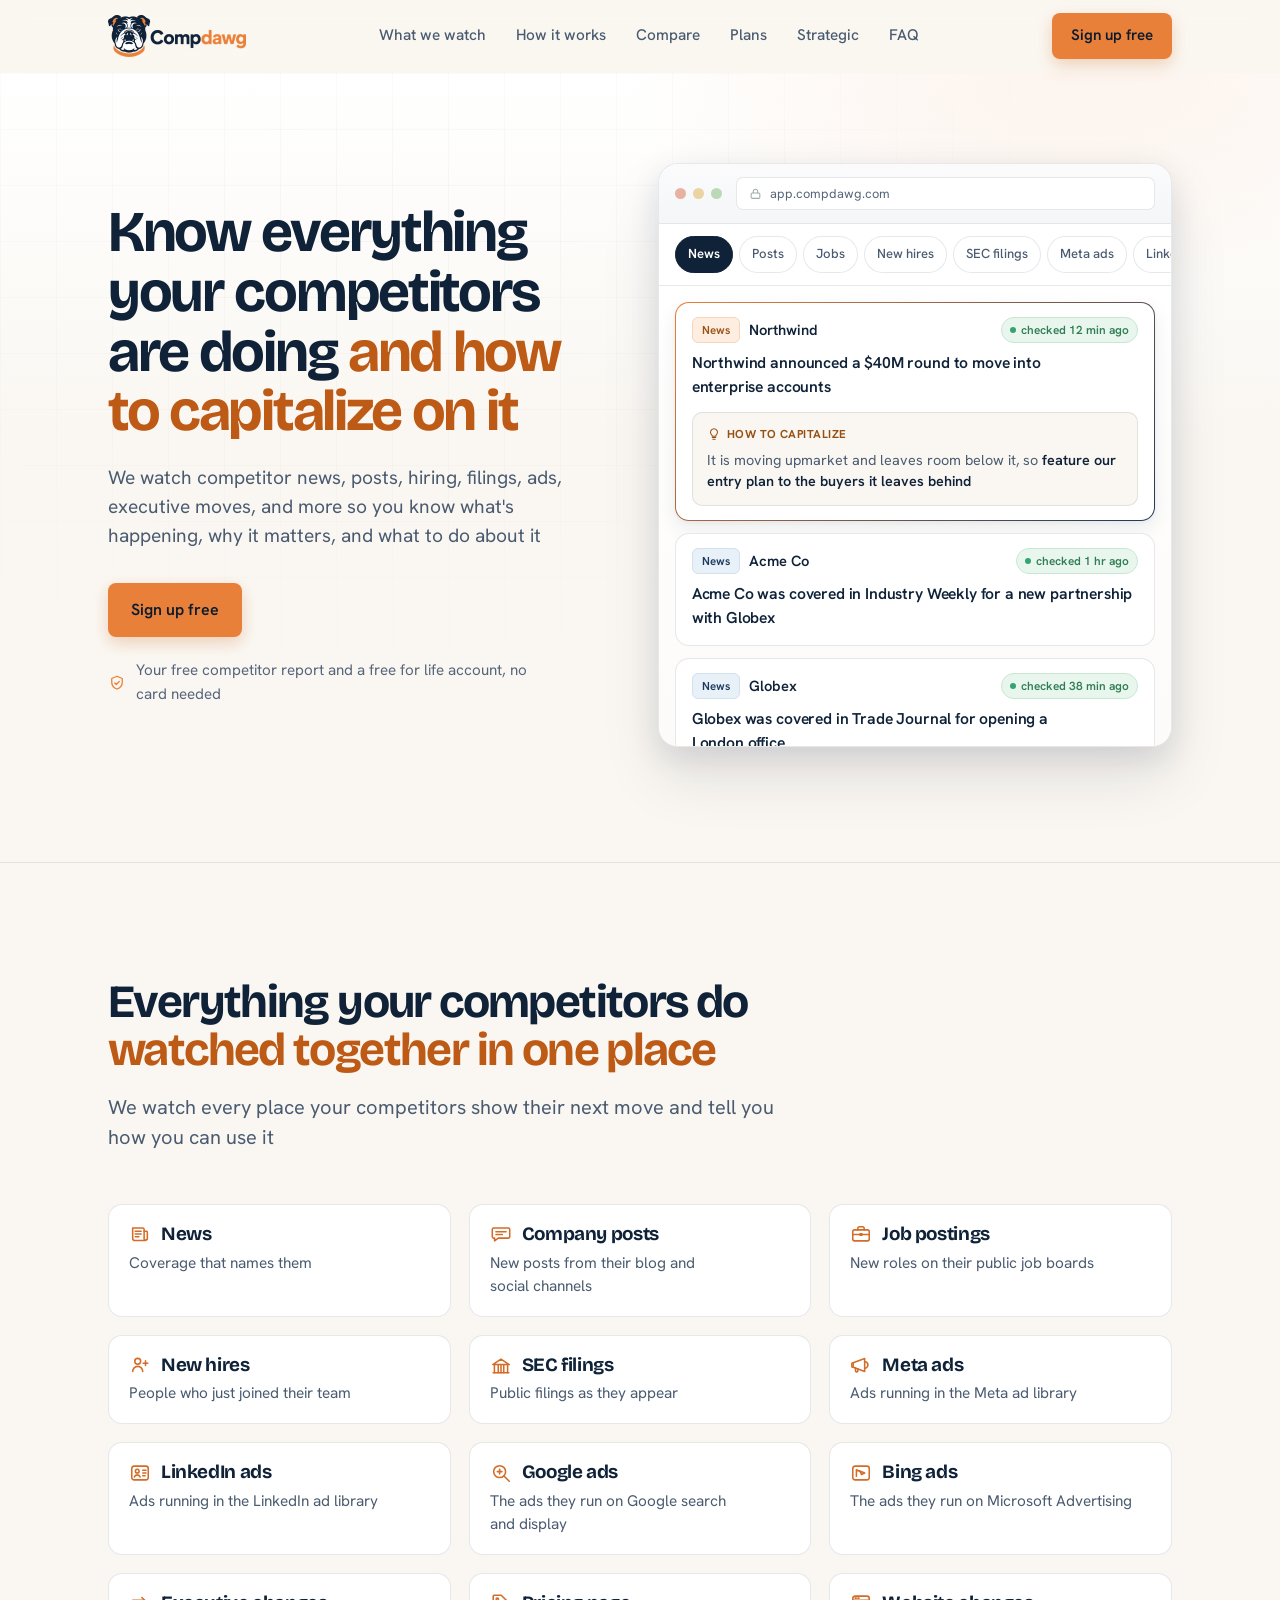
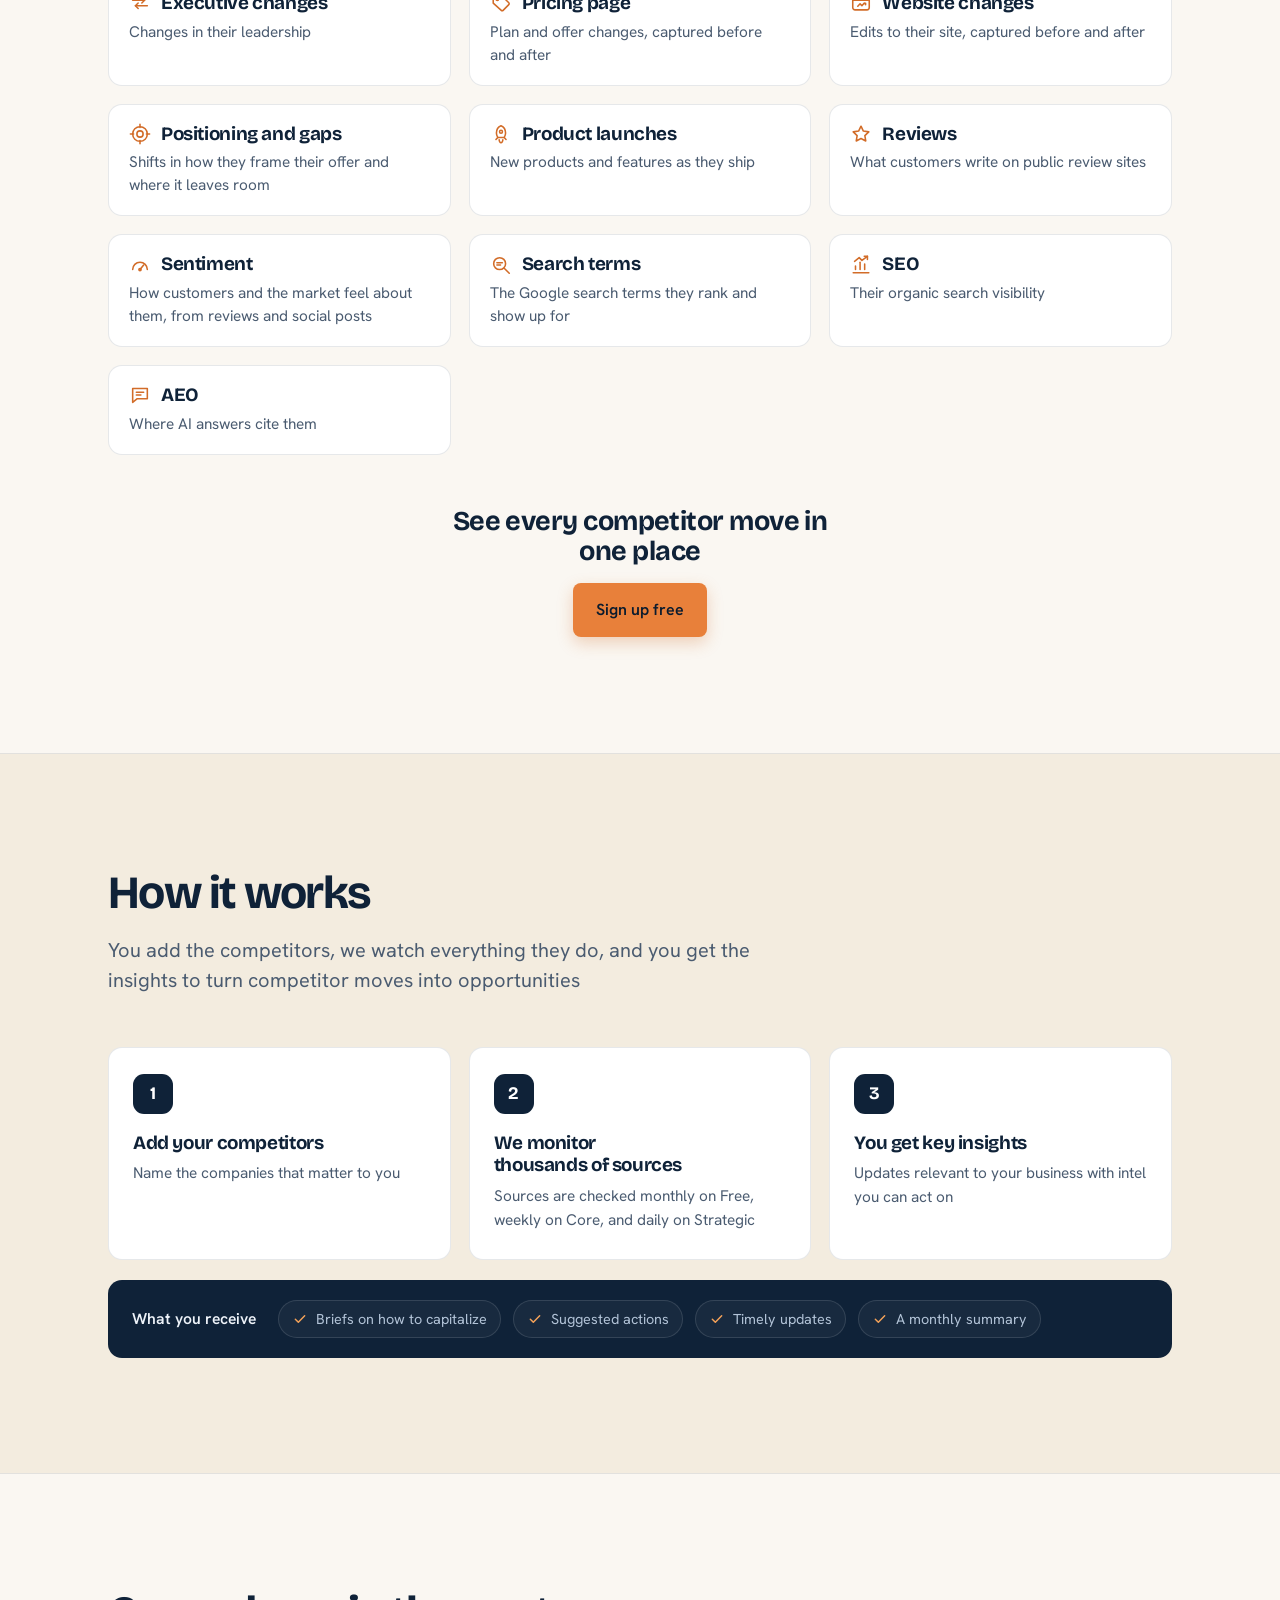
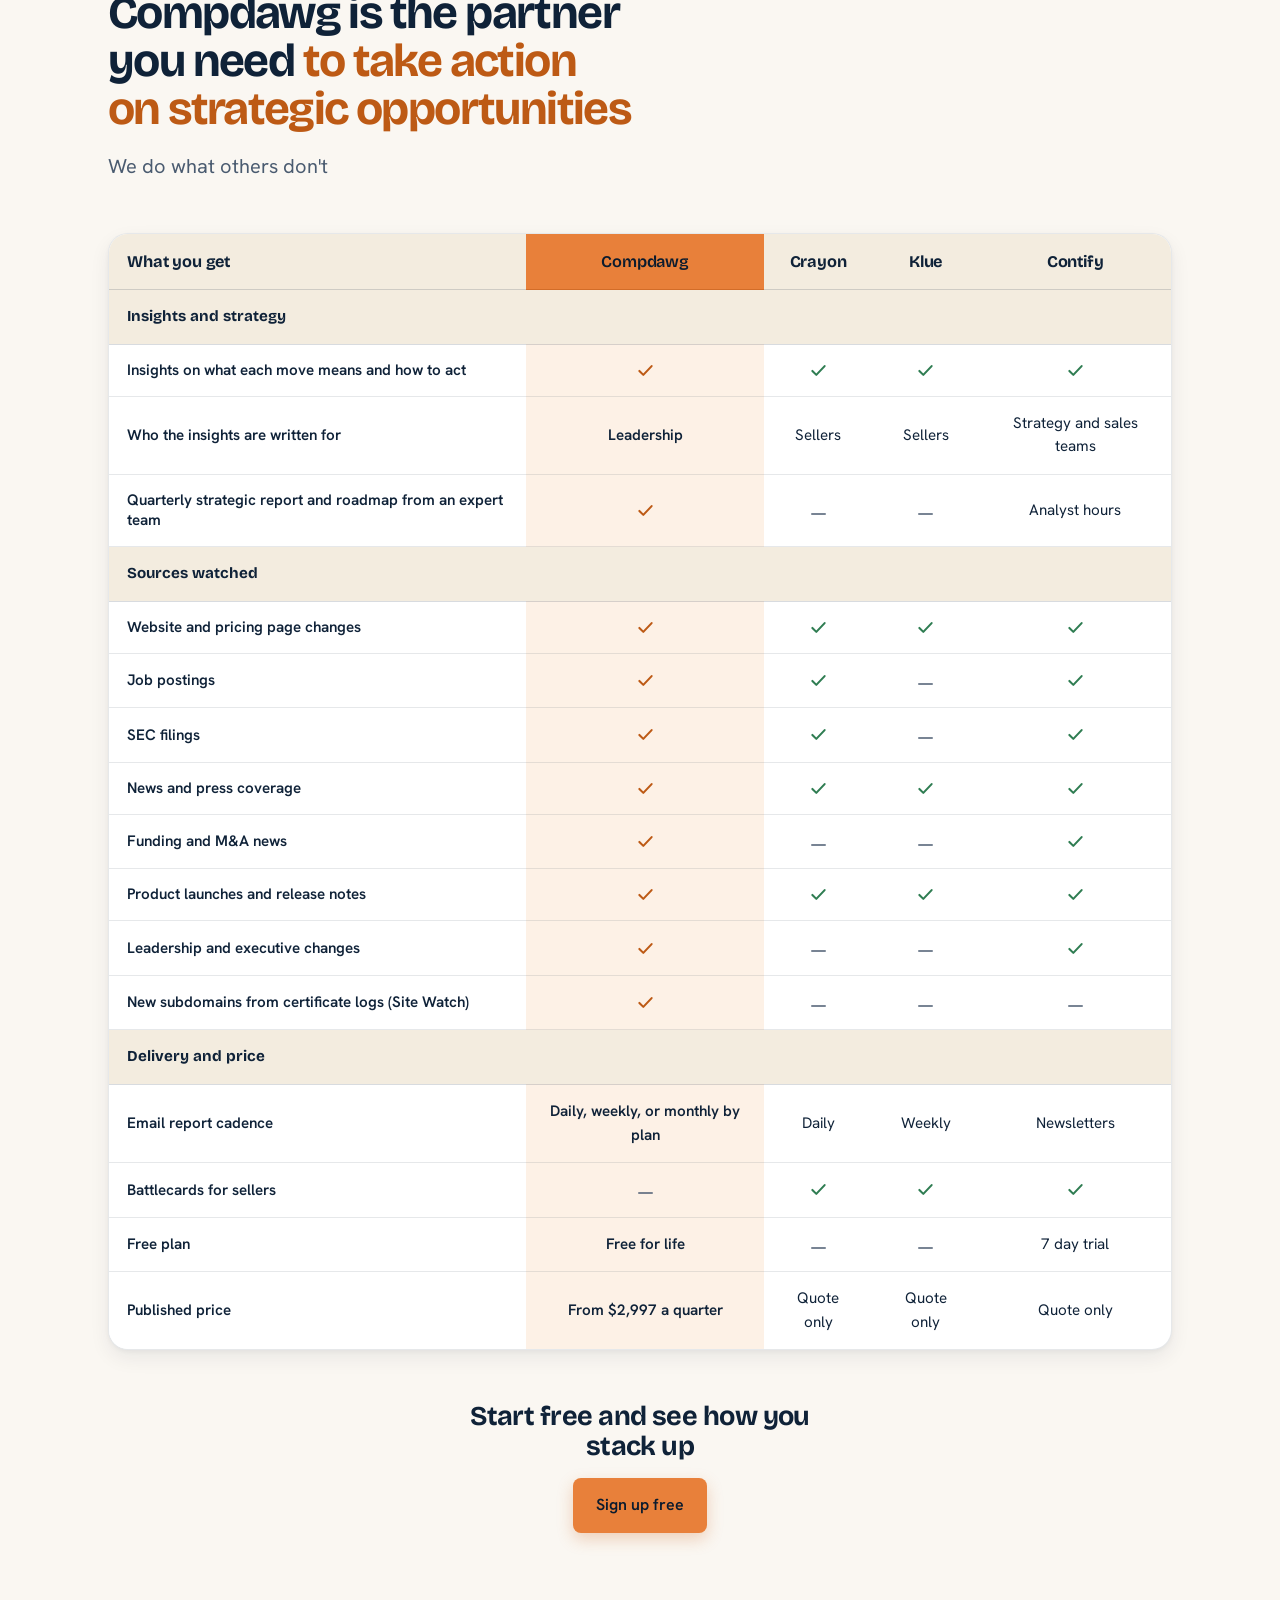
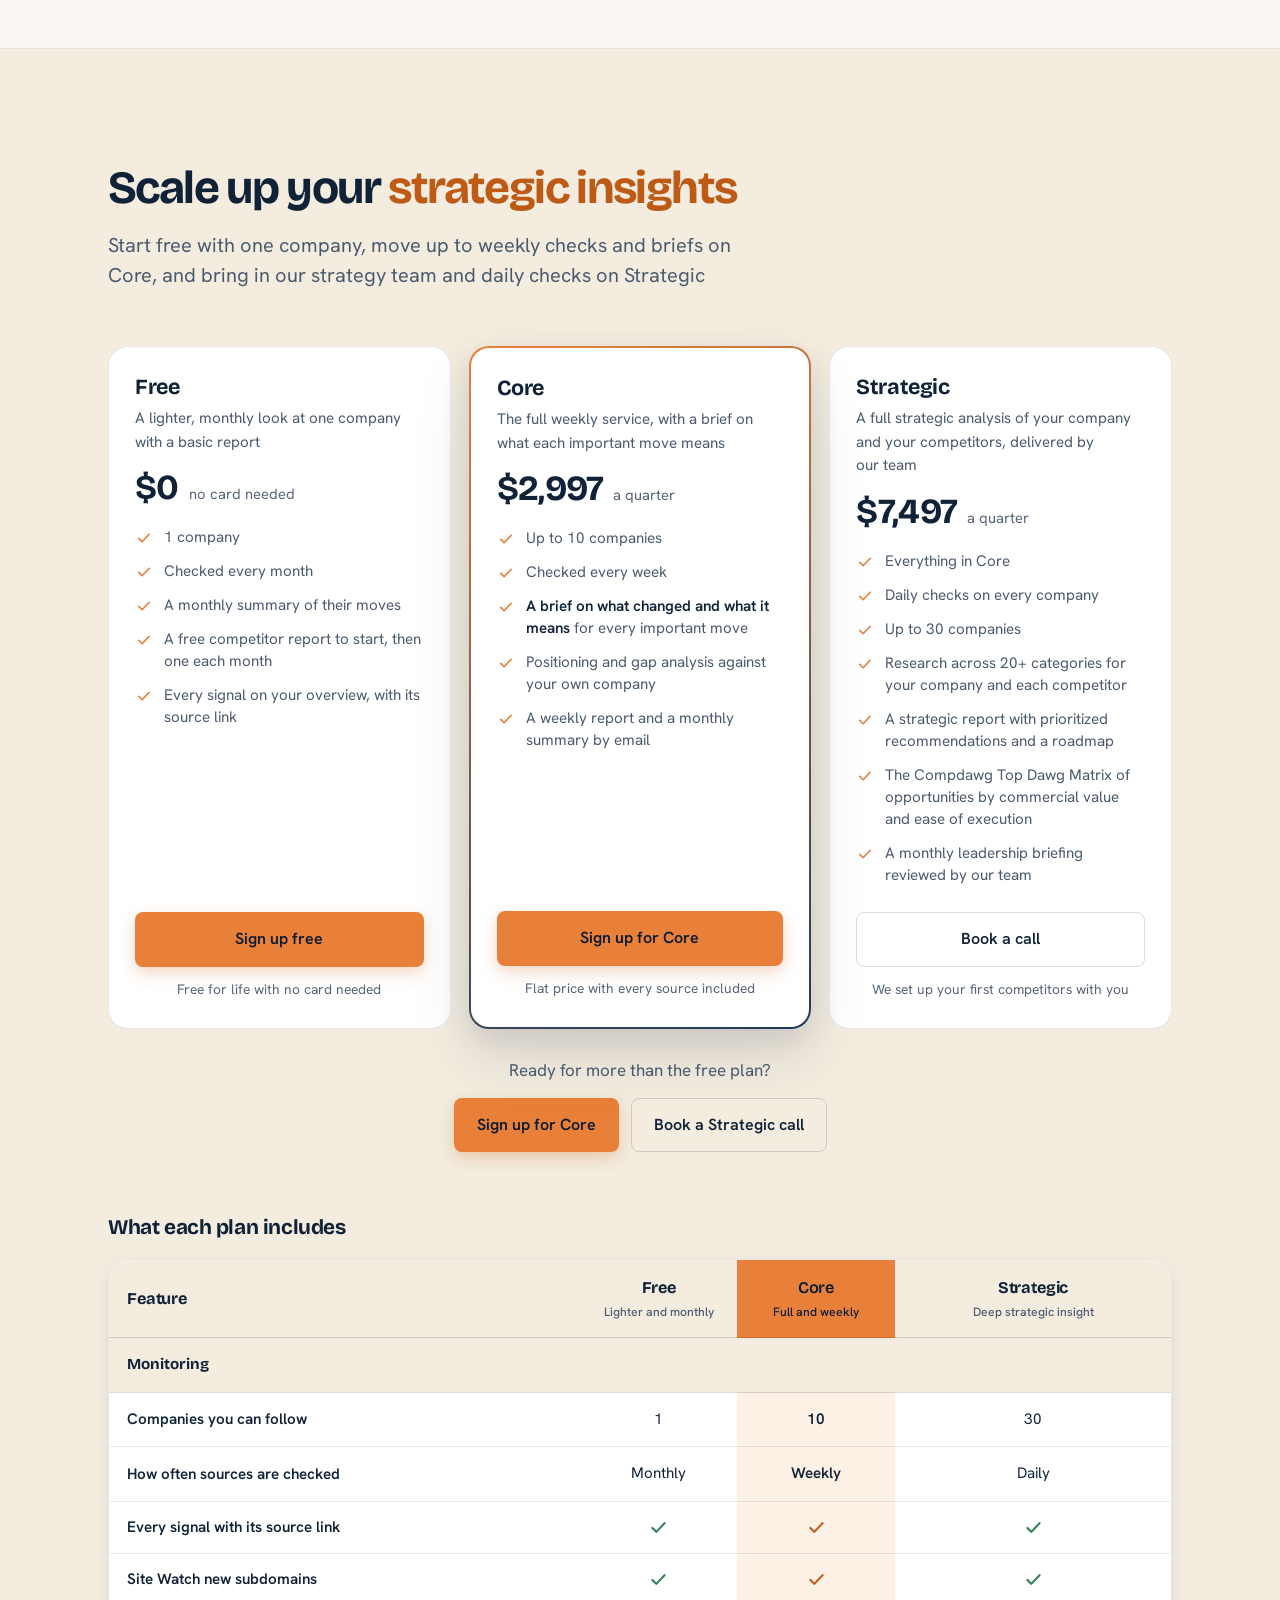
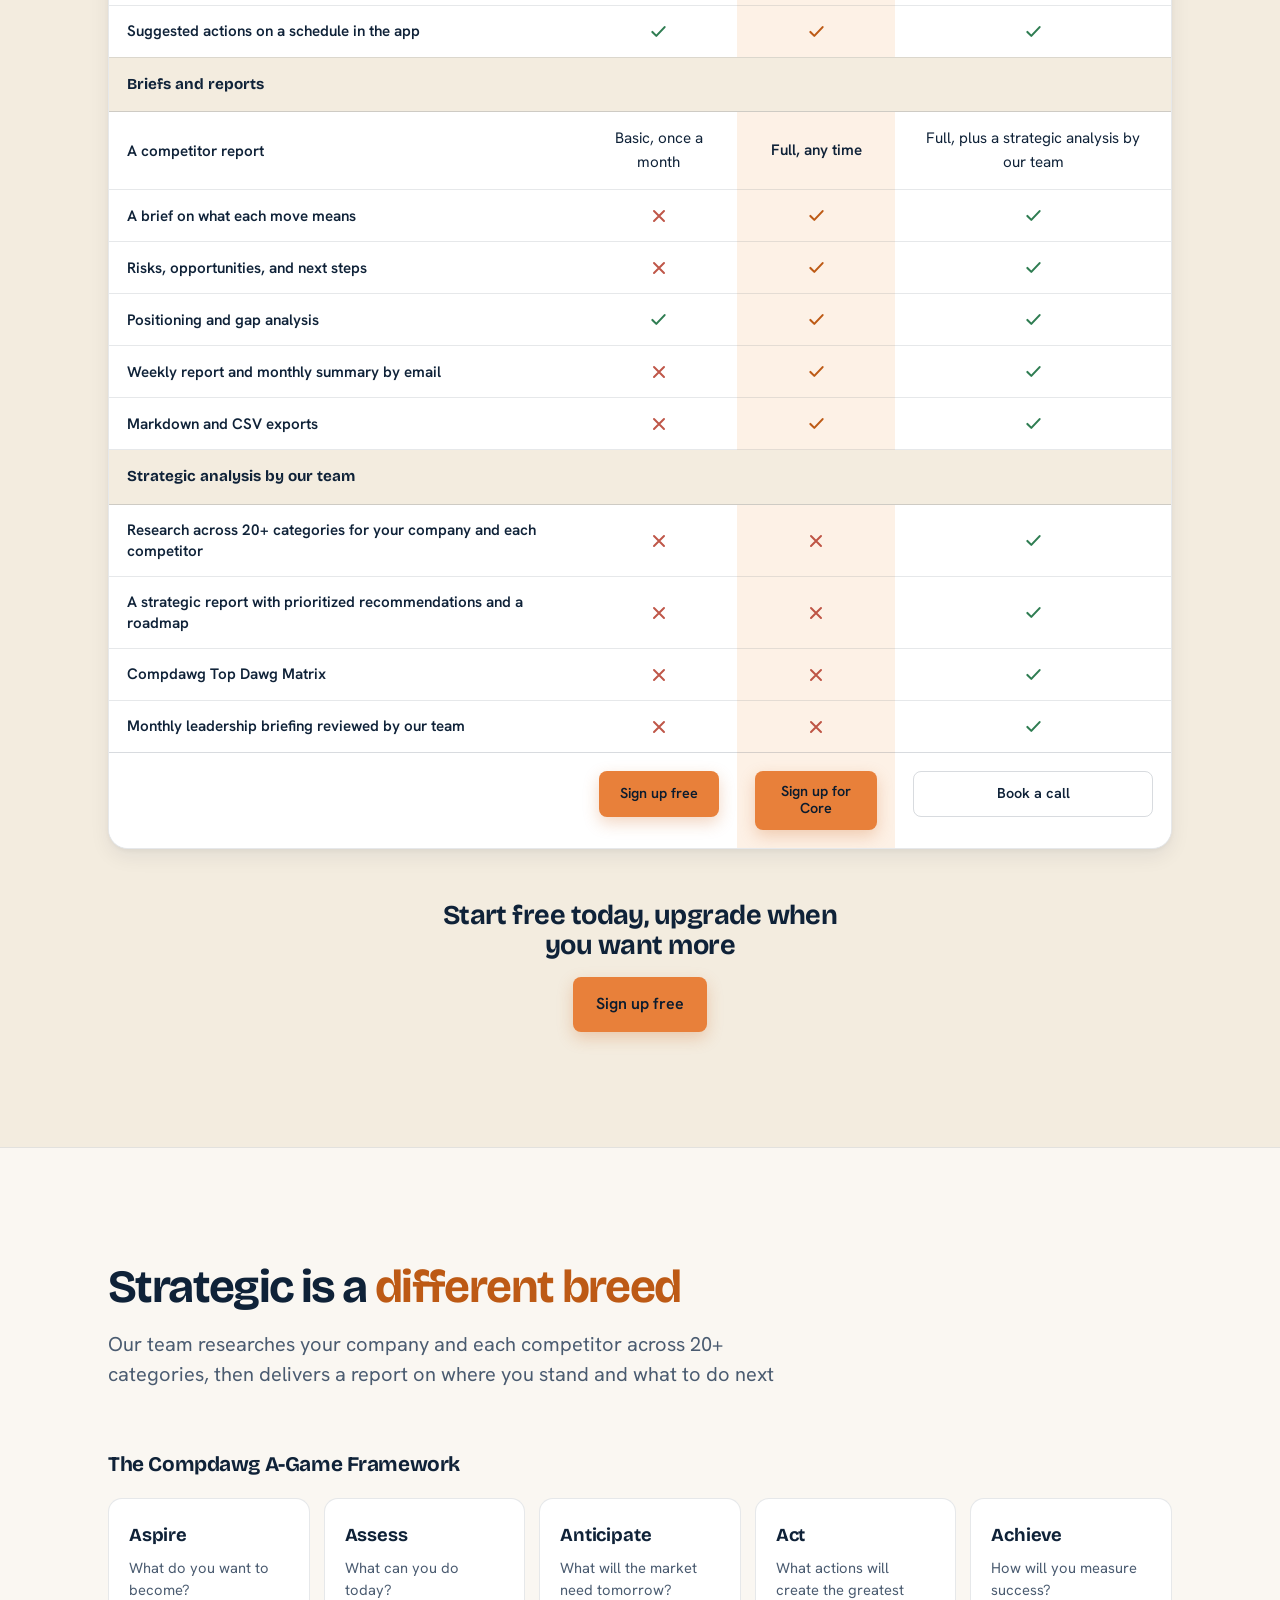
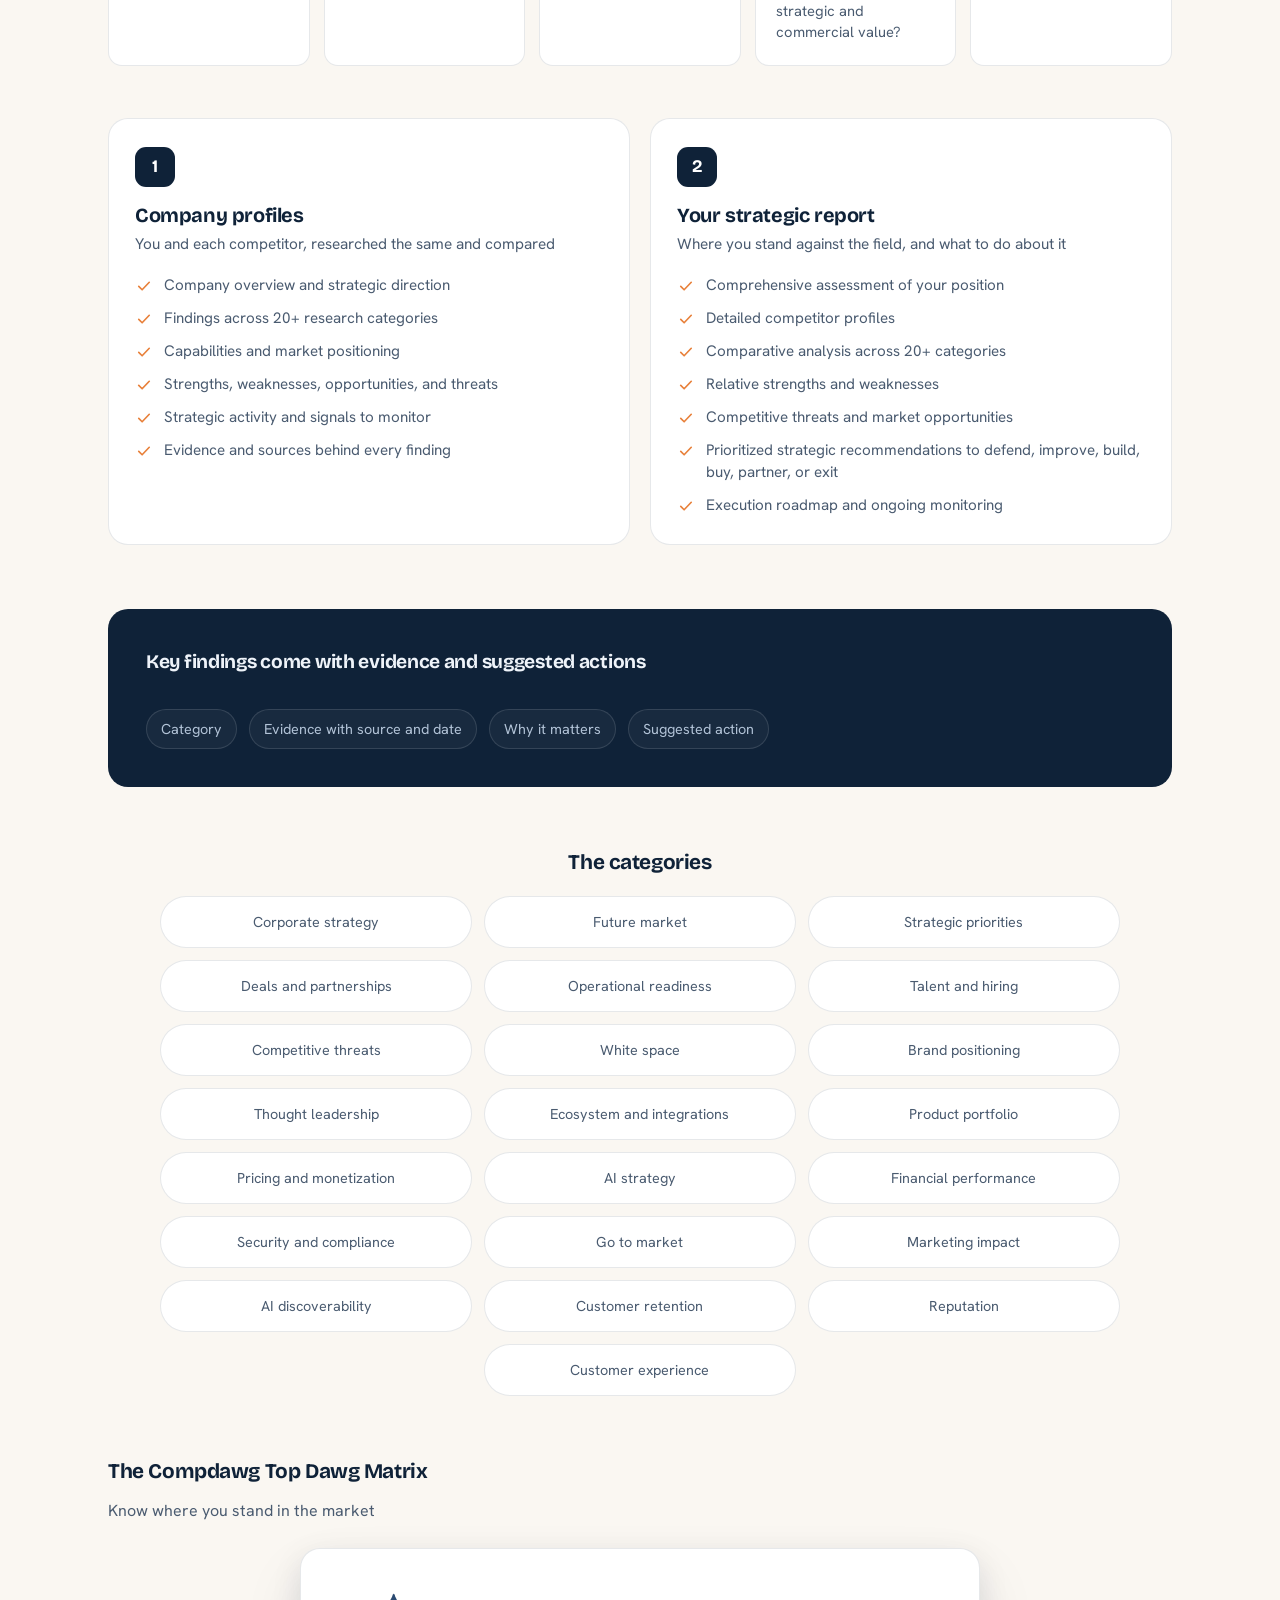
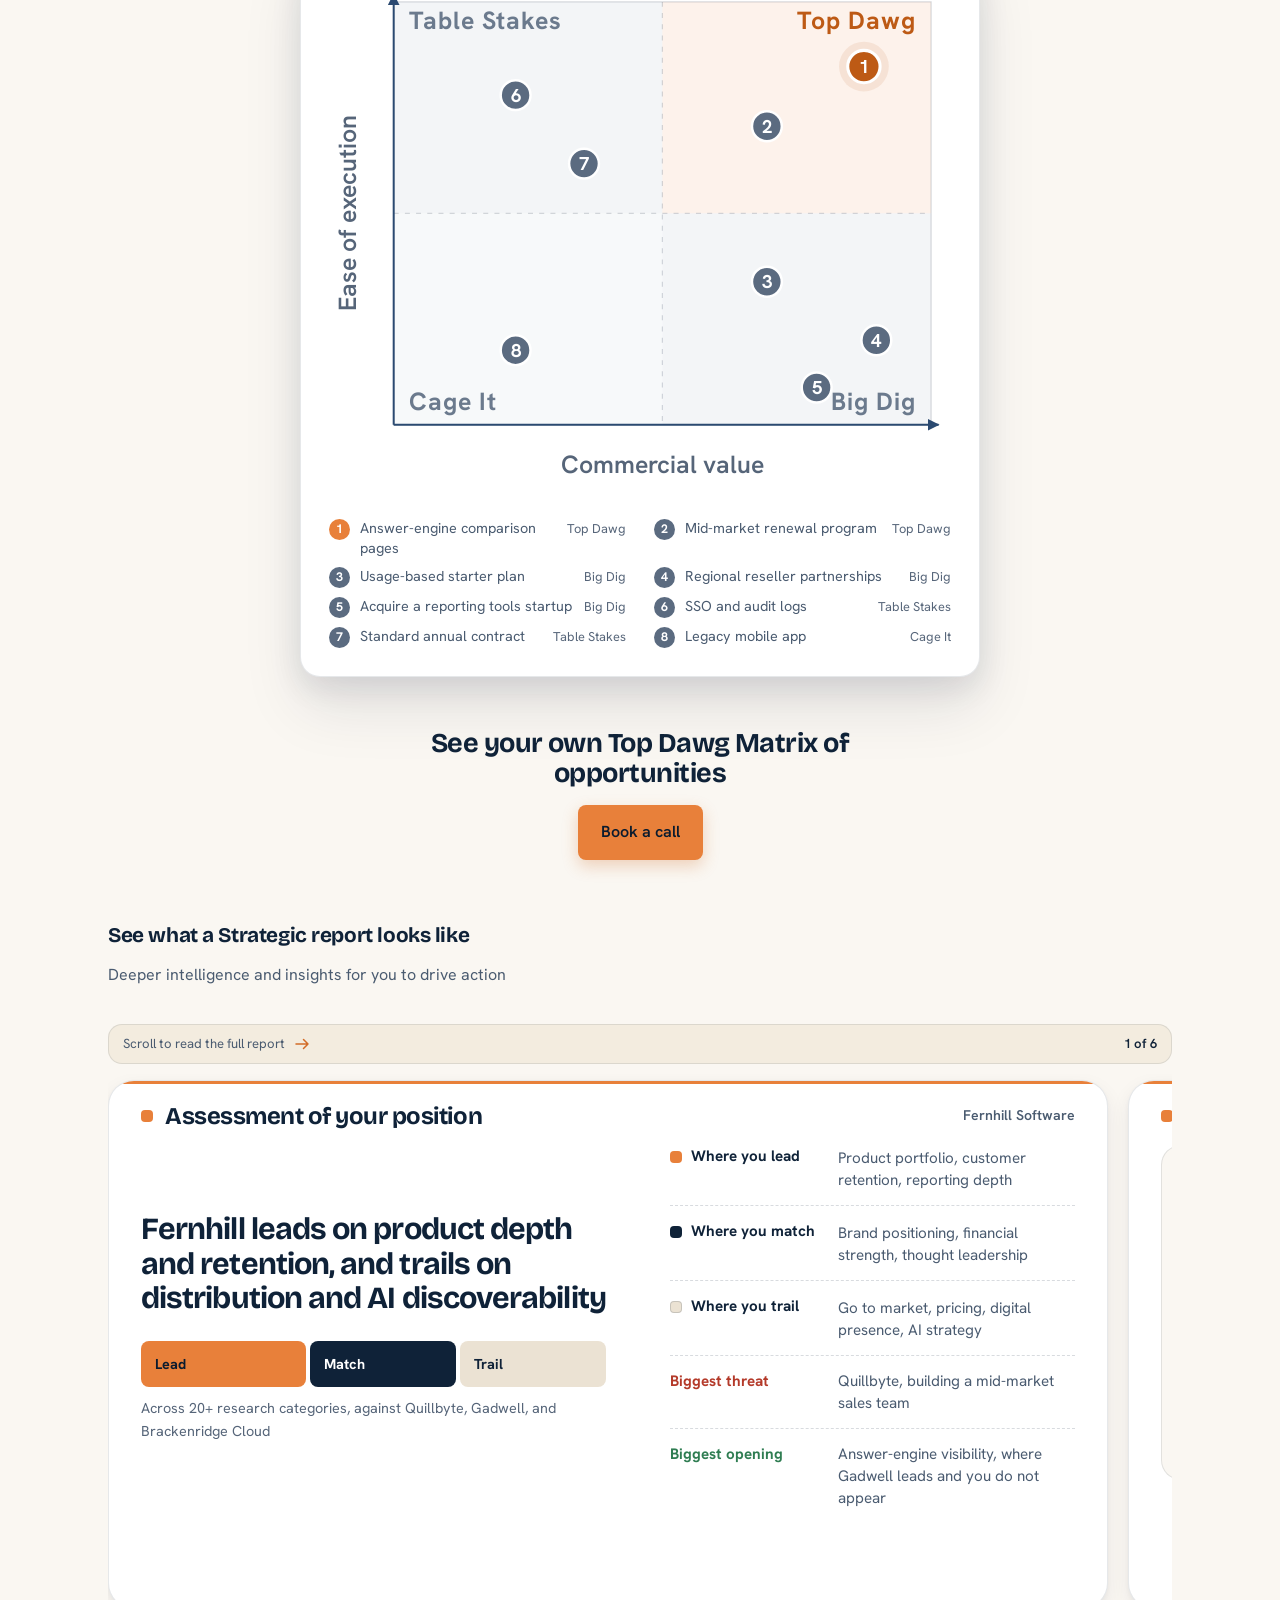
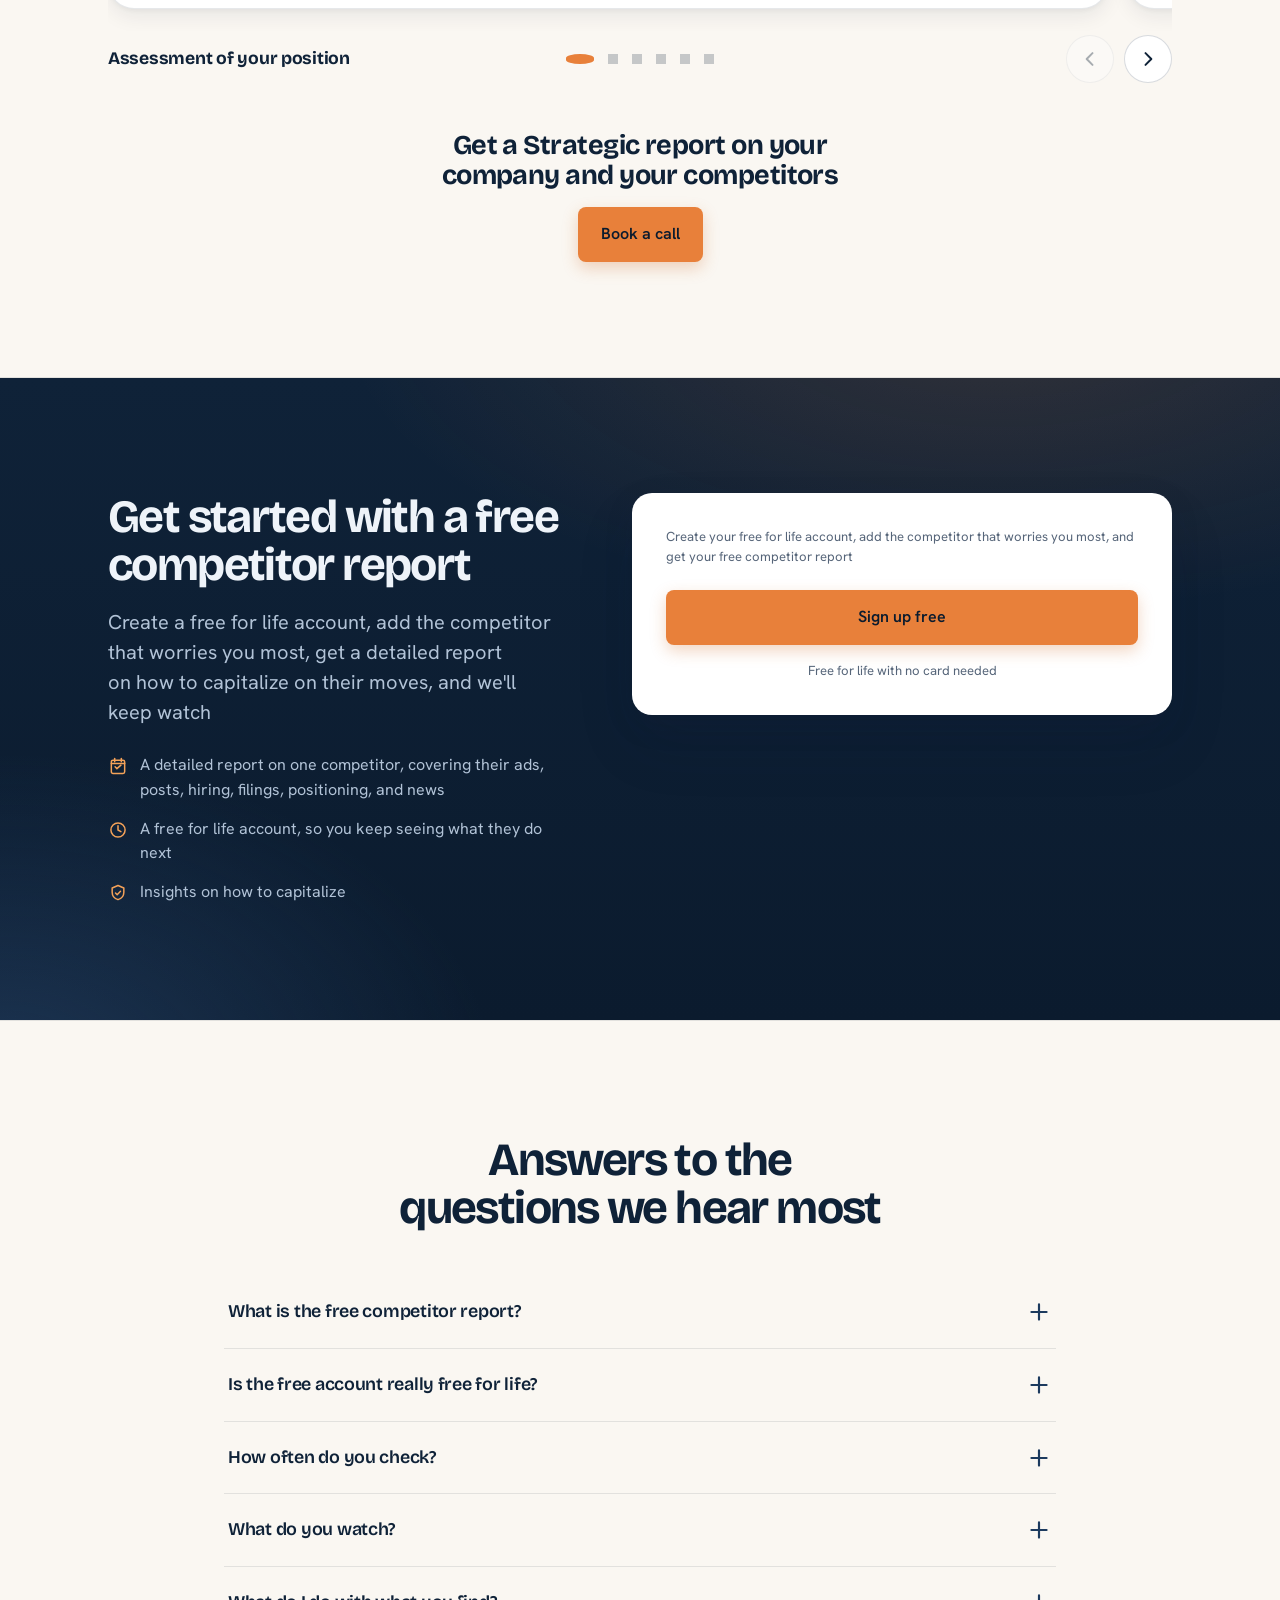
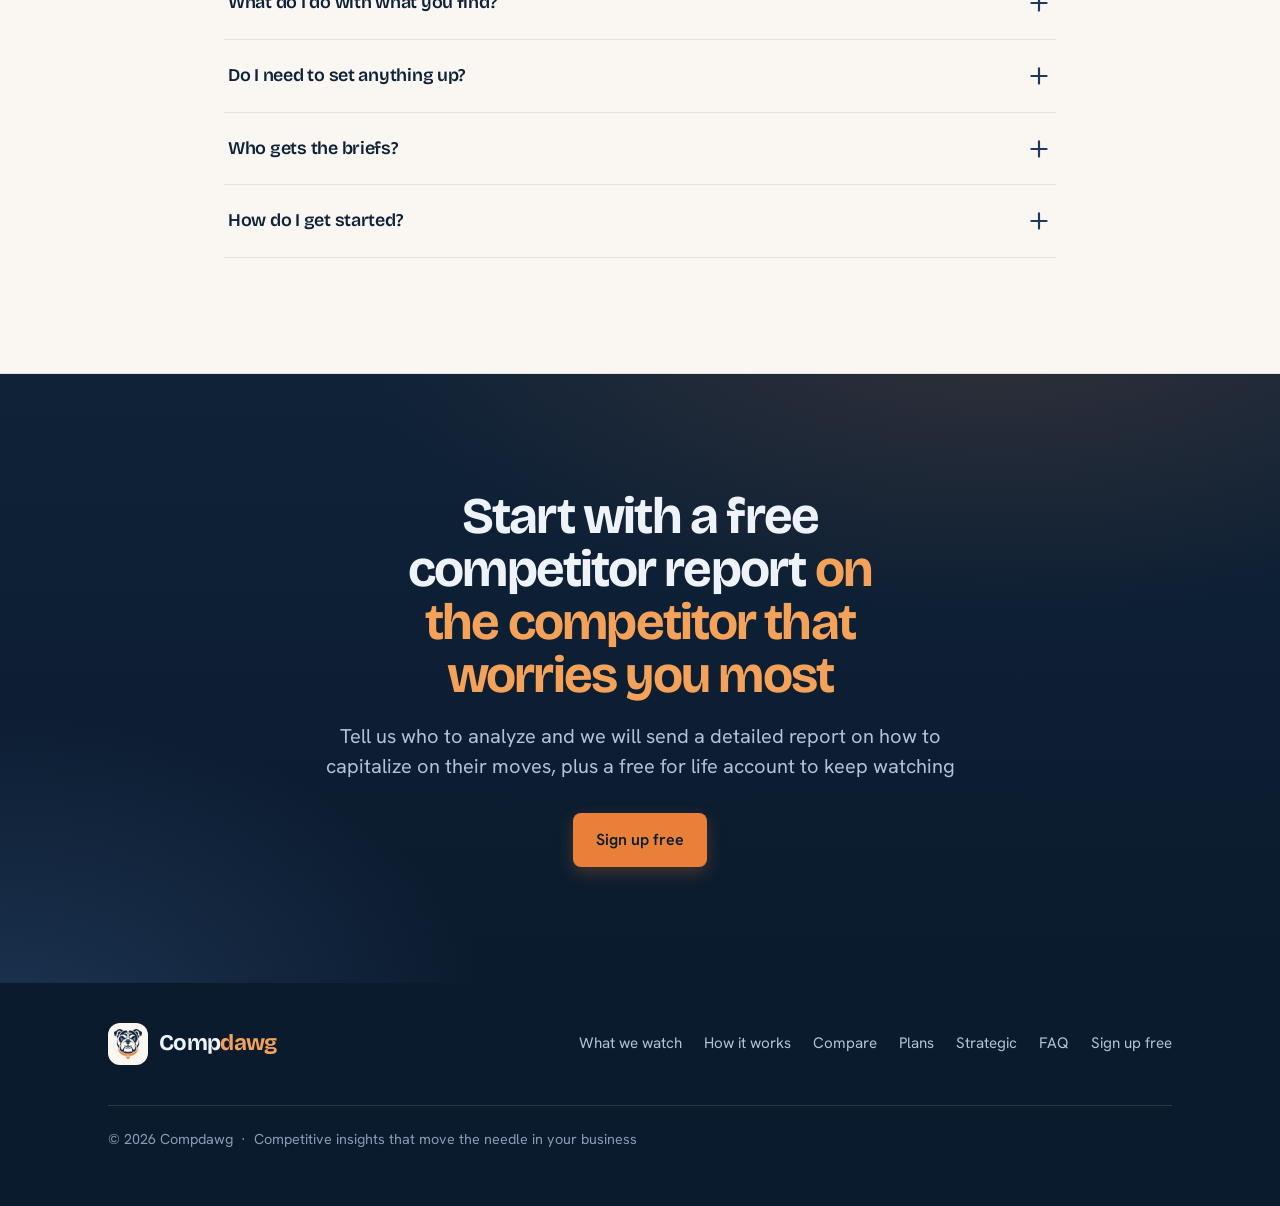
==== commit 75f5d91e: "landing: uniform mobile pill and finding grids, compare-table swipe cues, report scroll cue, Free mo" ====
--- a/index.html
+++ b/index.html
@@ -3,14 +3,14 @@
 <head>
 <meta charset="utf-8">
 <meta name="viewport" content="width=device-width, initial-scale=1">
-<title>Compdawg: competitor intelligence for leadership, checked every day</title>
-<meta name="description" content="Compdawg watches what your competitors do every day and sends leadership a concise brief on how to capitalize, starting with a free competitor report">
+<title>Compdawg: competitor intelligence for leadership, checked on your plan’s schedule</title>
+<meta name="description" content="Compdawg checks competitor sources monthly on Free, weekly on Core, and daily on Strategic, starting with a free competitor report">
 <meta name="theme-color" content="#0f2238">
 <link rel="canonical" href="https://compdawg.com/">
 
 <!-- Open Graph / Twitter -->
-<meta property="og:title" content="Compdawg: competitor intelligence for leadership, checked every day">
-<meta property="og:description" content="We watch everything your competitors do every day and send leadership a concise brief on how to capitalize on it, starting with a free competitor report">
+<meta property="og:title" content="Compdawg: competitor intelligence for leadership, checked on your plan’s schedule">
+<meta property="og:description" content="We check competitor sources monthly on Free, weekly on Core, and daily on Strategic, starting with a free competitor report">
 <meta property="og:image" content="https://compdawg.com/og.png?v=20261104r3">
 <meta property="og:image:width" content="1200">
 <meta property="og:image:height" content="630">
@@ -18,8 +18,8 @@
 <meta property="og:type" content="website">
 <meta property="og:url" content="https://compdawg.com/">
 <meta name="twitter:card" content="summary_large_image">
-<meta name="twitter:title" content="Compdawg: competitor intelligence for leadership, checked every day">
-<meta name="twitter:description" content="We watch everything your competitors do every day and send leadership a concise brief on how to capitalize on it, starting with a free competitor report">
+<meta name="twitter:title" content="Compdawg: competitor intelligence for leadership, checked on your plan’s schedule">
+<meta name="twitter:description" content="We check competitor sources monthly on Free, weekly on Core, and daily on Strategic, starting with a free competitor report">
 <meta name="twitter:image" content="https://compdawg.com/og.png?v=20261104r3">
 
 <link rel="icon" href="brand/icon-16.png?v=20261104r3" sizes="16x16" type="image/png">
@@ -30,8 +30,8 @@
 <link rel="preconnect" href="https://fonts.googleapis.com">
 <link rel="preconnect" href="https://fonts.gstatic.com" crossorigin>
 <link href="https://fonts.googleapis.com/css2?family=Bricolage+Grotesque:opsz,wght@12..96,400;12..96,500;12..96,600;12..96,700&family=Hanken+Grotesk:wght@400;500;600;700&display=swap" rel="stylesheet">
-<link rel="stylesheet" href="assets/styles.css?v=20261104r3">
-<link rel="stylesheet" href="assets/sample-report.css?v=20261104r3">
+<link rel="stylesheet" href="assets/styles.css?v=20261104r4">
+<link rel="stylesheet" href="assets/sample-report.css?v=20261104r4">
 </head>
 <body>
 <a class="skip-link" href="#main" style="position:absolute;left:16px;top:-60px;z-index:100;background:#0f2238;color:#fff;padding:10px 16px;border-radius:10px;font-weight:600;transition:top .2s" onfocus="this.style.top='16px'" onblur="this.style.top='-60px'">Skip to content</a>
@@ -345,7 +345,7 @@
       <div class="step" data-reveal style="--reveal-delay:80ms">
         <span class="num">2</span>
         <h3>We monitor thousands of sources</h3>
-        <p>Frequent checks get you information faster</p>
+        <p>Sources are checked monthly on Free, weekly on Core, and daily on Strategic</p>
       </div>
       <div class="step" data-reveal style="--reveal-delay:160ms">
         <span class="num">3</span>
@@ -358,7 +358,7 @@
       <span class="label">What you receive</span>
       <ul>
         <li><svg aria-hidden="true" focusable="false" width="16" height="16" viewBox="0 0 24 24" fill="none" stroke="currentColor" stroke-width="2.2" stroke-linecap="round" stroke-linejoin="round"><path d="M5 12.5l4.5 4.5L19 7"/></svg>Briefs on how to capitalize</li>
-        <li><svg aria-hidden="true" focusable="false" width="16" height="16" viewBox="0 0 24 24" fill="none" stroke="currentColor" stroke-width="2.2" stroke-linecap="round" stroke-linejoin="round"><path d="M5 12.5l4.5 4.5L19 7"/></svg>A leadership digest</li>
+        <li><svg aria-hidden="true" focusable="false" width="16" height="16" viewBox="0 0 24 24" fill="none" stroke="currentColor" stroke-width="2.2" stroke-linecap="round" stroke-linejoin="round"><path d="M5 12.5l4.5 4.5L19 7"/></svg>Suggested actions</li>
         <li><svg aria-hidden="true" focusable="false" width="16" height="16" viewBox="0 0 24 24" fill="none" stroke="currentColor" stroke-width="2.2" stroke-linecap="round" stroke-linejoin="round"><path d="M5 12.5l4.5 4.5L19 7"/></svg>Timely updates</li>
         <li><svg aria-hidden="true" focusable="false" width="16" height="16" viewBox="0 0 24 24" fill="none" stroke="currentColor" stroke-width="2.2" stroke-linecap="round" stroke-linejoin="round"><path d="M5 12.5l4.5 4.5L19 7"/></svg>A monthly summary</li>
       </ul>
@@ -374,6 +374,8 @@
       <p class="lead">We do what others don't</p>
     </div>
 
+    <p class="compare-swipe">Swipe to compare<svg aria-hidden="true" focusable="false" width="18" height="18" viewBox="0 0 24 24" fill="none" stroke="currentColor" stroke-width="2" stroke-linecap="round" stroke-linejoin="round"><path d="M4 12h16M14 6l6 6-6 6"/></svg></p>
+    <div class="compare-shell">
     <div class="compare-wrap" data-reveal role="region" aria-label="Compdawg compared with Crayon, Klue, and Contify, scroll sideways to see every column" tabindex="0">
       <table class="compare">
         <caption class="visually-hidden">Compdawg compared with Crayon, Klue, and Contify across insights, strategic planning, the sources each watches, email cadence, battlecards, free plan, and published price</caption>
@@ -469,7 +471,7 @@
           <tr><th colspan="5" scope="colgroup" class="rowgroup">Delivery and price</th></tr>
           <tr>
             <th scope="row">Email report cadence</th>
-            <td class="col-dawg">Daily and monthly</td>
+            <td class="col-dawg">Daily, weekly, or monthly by plan</td>
             <td>Daily</td>
             <td>Weekly</td>
             <td>Newsletters</td>
@@ -498,6 +500,7 @@
         </tbody>
       </table>
     </div>
+    </div>
 
     <div class="section-cta" data-reveal>
       <p>Start free and see how you stack up</p>
@@ -511,19 +514,19 @@
   <div class="wrap">
     <div class="section-head" data-reveal>
       <h2>Scale up your <span style="color:#bd5a15">strategic insights</span></h2>
-      <p class="lead">Start free with one company, add daily checks and briefs on Core, and bring in our strategy team on Strategic</p>
+      <p class="lead">Start free with one company, move up to weekly checks and briefs on Core, and bring in our strategy team and daily checks on Strategic</p>
     </div>
 
     <div class="grid cols-3 plans">
       <!-- Free -->
       <article class="plan" data-reveal>
         <h3>Free</h3>
-        <p class="plan-sub">A lighter, weekly look at one company with a basic report</p>
+        <p class="plan-sub">A lighter, monthly look at one company with a basic report</p>
         <p class="plan-price"><b>$0</b><span>no card needed</span></p>
         <ul class="plan-list">
           <li><svg aria-hidden="true" focusable="false" width="18" height="18" viewBox="0 0 24 24" fill="none" stroke="currentColor" stroke-width="2.2" stroke-linecap="round" stroke-linejoin="round"><path d="M5 12.5l4.5 4.5L19 7"/></svg>1 company</li>
-          <li><svg aria-hidden="true" focusable="false" width="18" height="18" viewBox="0 0 24 24" fill="none" stroke="currentColor" stroke-width="2.2" stroke-linecap="round" stroke-linejoin="round"><path d="M5 12.5l4.5 4.5L19 7"/></svg>Checked every week</li>
-          <li><svg aria-hidden="true" focusable="false" width="18" height="18" viewBox="0 0 24 24" fill="none" stroke="currentColor" stroke-width="2.2" stroke-linecap="round" stroke-linejoin="round"><path d="M5 12.5l4.5 4.5L19 7"/></svg>A weekly digest of their moves</li>
+          <li><svg aria-hidden="true" focusable="false" width="18" height="18" viewBox="0 0 24 24" fill="none" stroke="currentColor" stroke-width="2.2" stroke-linecap="round" stroke-linejoin="round"><path d="M5 12.5l4.5 4.5L19 7"/></svg>Checked every month</li>
+          <li><svg aria-hidden="true" focusable="false" width="18" height="18" viewBox="0 0 24 24" fill="none" stroke="currentColor" stroke-width="2.2" stroke-linecap="round" stroke-linejoin="round"><path d="M5 12.5l4.5 4.5L19 7"/></svg>A monthly summary of their moves</li>
           <li><svg aria-hidden="true" focusable="false" width="18" height="18" viewBox="0 0 24 24" fill="none" stroke="currentColor" stroke-width="2.2" stroke-linecap="round" stroke-linejoin="round"><path d="M5 12.5l4.5 4.5L19 7"/></svg>A free competitor report to start, then one each month</li>
           <li><svg aria-hidden="true" focusable="false" width="18" height="18" viewBox="0 0 24 24" fill="none" stroke="currentColor" stroke-width="2.2" stroke-linecap="round" stroke-linejoin="round"><path d="M5 12.5l4.5 4.5L19 7"/></svg>Every signal on your overview, with its source link</li>
         </ul>
@@ -536,17 +539,17 @@
       <!-- Core (emphasized) -->
       <article class="plan feature" data-reveal style="--reveal-delay:80ms">
         <h3>Core</h3>
-        <p class="plan-sub">The full daily service, with a brief on what each important move means</p>
+        <p class="plan-sub">The full weekly service, with a brief on what each important move means</p>
         <p class="plan-price"><b>$2,997</b><span>a quarter</span></p>
         <ul class="plan-list">
           <li><svg aria-hidden="true" focusable="false" width="18" height="18" viewBox="0 0 24 24" fill="none" stroke="currentColor" stroke-width="2.2" stroke-linecap="round" stroke-linejoin="round"><path d="M5 12.5l4.5 4.5L19 7"/></svg>Up to 10 companies</li>
-          <li><svg aria-hidden="true" focusable="false" width="18" height="18" viewBox="0 0 24 24" fill="none" stroke="currentColor" stroke-width="2.2" stroke-linecap="round" stroke-linejoin="round"><path d="M5 12.5l4.5 4.5L19 7"/></svg>Checked every day</li>
+          <li><svg aria-hidden="true" focusable="false" width="18" height="18" viewBox="0 0 24 24" fill="none" stroke="currentColor" stroke-width="2.2" stroke-linecap="round" stroke-linejoin="round"><path d="M5 12.5l4.5 4.5L19 7"/></svg>Checked every week</li>
           <li><svg aria-hidden="true" focusable="false" width="18" height="18" viewBox="0 0 24 24" fill="none" stroke="currentColor" stroke-width="2.2" stroke-linecap="round" stroke-linejoin="round"><path d="M5 12.5l4.5 4.5L19 7"/></svg><span><b>A brief on what changed and what it means</b> for every important move</span></li>
           <li><svg aria-hidden="true" focusable="false" width="18" height="18" viewBox="0 0 24 24" fill="none" stroke="currentColor" stroke-width="2.2" stroke-linecap="round" stroke-linejoin="round"><path d="M5 12.5l4.5 4.5L19 7"/></svg>Positioning and gap analysis against your own company</li>
-          <li><svg aria-hidden="true" focusable="false" width="18" height="18" viewBox="0 0 24 24" fill="none" stroke="currentColor" stroke-width="2.2" stroke-linecap="round" stroke-linejoin="round"><path d="M5 12.5l4.5 4.5L19 7"/></svg>A daily report and a monthly summary by email</li>
+          <li><svg aria-hidden="true" focusable="false" width="18" height="18" viewBox="0 0 24 24" fill="none" stroke="currentColor" stroke-width="2.2" stroke-linecap="round" stroke-linejoin="round"><path d="M5 12.5l4.5 4.5L19 7"/></svg>A weekly report and a monthly summary by email</li>
         </ul>
         <div class="plan-foot">
-          <a class="btn btn-primary" href="https://app.compdawg.com/signup">Start free, upgrade in the app</a>
+          <a class="btn btn-primary" href="https://app.compdawg.com/signup">Sign up for Core</a>
           <p class="plan-note">Flat price with every source included</p>
         </div>
       </article>
@@ -558,6 +561,7 @@
         <p class="plan-price"><b>$7,497</b><span>a quarter</span></p>
         <ul class="plan-list">
           <li><svg aria-hidden="true" focusable="false" width="18" height="18" viewBox="0 0 24 24" fill="none" stroke="currentColor" stroke-width="2.2" stroke-linecap="round" stroke-linejoin="round"><path d="M5 12.5l4.5 4.5L19 7"/></svg>Everything in Core</li>
+          <li><svg aria-hidden="true" focusable="false" width="18" height="18" viewBox="0 0 24 24" fill="none" stroke="currentColor" stroke-width="2.2" stroke-linecap="round" stroke-linejoin="round"><path d="M5 12.5l4.5 4.5L19 7"/></svg>Daily checks on every company</li>
           <li><svg aria-hidden="true" focusable="false" width="18" height="18" viewBox="0 0 24 24" fill="none" stroke="currentColor" stroke-width="2.2" stroke-linecap="round" stroke-linejoin="round"><path d="M5 12.5l4.5 4.5L19 7"/></svg>Up to 30 companies</li>
           <li><svg aria-hidden="true" focusable="false" width="18" height="18" viewBox="0 0 24 24" fill="none" stroke="currentColor" stroke-width="2.2" stroke-linecap="round" stroke-linejoin="round"><path d="M5 12.5l4.5 4.5L19 7"/></svg>Research across 20+ categories for your company and each competitor</li>
           <li><svg aria-hidden="true" focusable="false" width="18" height="18" viewBox="0 0 24 24" fill="none" stroke="currentColor" stroke-width="2.2" stroke-linecap="round" stroke-linejoin="round"><path d="M5 12.5l4.5 4.5L19 7"/></svg>A strategic report with prioritized recommendations and a roadmap</li>
@@ -571,15 +575,25 @@
       </article>
     </div>
 
-    <h3 class="plans-compare-head" data-reveal>Everything in each plan</h3>
+    <div class="plans-upgrade" data-reveal>
+      <p>Ready for more than the free plan?</p>
+      <div class="plans-upgrade-buttons">
+        <a class="btn btn-primary" href="https://app.compdawg.com/signup">Sign up for Core</a>
+        <a class="btn btn-ghost" href="https://form.typeform.com/to/XvtHPkwo" target="_blank" rel="noopener">Book a Strategic call</a>
+      </div>
+    </div>
+
+    <h3 class="plans-compare-head" data-reveal>What each plan includes</h3>
+    <p class="compare-swipe">Swipe to compare<svg aria-hidden="true" focusable="false" width="18" height="18" viewBox="0 0 24 24" fill="none" stroke="currentColor" stroke-width="2" stroke-linecap="round" stroke-linejoin="round"><path d="M4 12h16M14 6l6 6-6 6"/></svg></p>
+    <div class="compare-shell">
     <div class="compare-wrap plans-compare-wrap" data-reveal role="region" aria-label="Free, Core, and Strategic plans compared feature by feature, scroll sideways to see every column" tabindex="0">
       <table class="compare plans-compare">
         <caption class="visually-hidden">Free, Core, and Strategic plans compared across monitoring, briefs and reports, and strategic analysis by our team</caption>
         <thead>
           <tr>
             <th scope="col" class="c-feature">Feature</th>
-            <th scope="col">Free<span class="plan-descriptor">Lighter and weekly</span></th>
-            <th scope="col" class="col-dawg">Core<span class="plan-descriptor">Full and daily</span></th>
+            <th scope="col">Free<span class="plan-descriptor">Lighter and monthly</span></th>
+            <th scope="col" class="col-dawg">Core<span class="plan-descriptor">Full and weekly</span></th>
             <th scope="col">Strategic<span class="plan-descriptor">Deep strategic insight</span></th>
           </tr>
         </thead>
@@ -593,8 +607,8 @@
           </tr>
           <tr>
             <th scope="row">How often sources are checked</th>
-            <td>Weekly</td>
-            <td class="col-dawg">Daily</td>
+            <td>Monthly</td>
+            <td class="col-dawg">Weekly</td>
             <td>Daily</td>
           </tr>
           <tr>
@@ -610,7 +624,7 @@
             <td><svg class="ck" width="21" height="21" viewBox="0 0 24 24" fill="none" stroke="currentColor" stroke-width="2.4" stroke-linecap="round" stroke-linejoin="round" aria-hidden="true"><path d="M5 12.5l4.5 4.5L19 7"/></svg><span class="visually-hidden">Included</span></td>
           </tr>
           <tr>
-            <th scope="row">Leadership digest on a schedule in the app</th>
+            <th scope="row">Suggested actions on a schedule in the app</th>
             <td><svg class="ck" width="21" height="21" viewBox="0 0 24 24" fill="none" stroke="currentColor" stroke-width="2.4" stroke-linecap="round" stroke-linejoin="round" aria-hidden="true"><path d="M5 12.5l4.5 4.5L19 7"/></svg><span class="visually-hidden">Included</span></td>
             <td class="col-dawg"><svg class="ck" width="21" height="21" viewBox="0 0 24 24" fill="none" stroke="currentColor" stroke-width="2.4" stroke-linecap="round" stroke-linejoin="round" aria-hidden="true"><path d="M5 12.5l4.5 4.5L19 7"/></svg><span class="visually-hidden">Included</span></td>
             <td><svg class="ck" width="21" height="21" viewBox="0 0 24 24" fill="none" stroke="currentColor" stroke-width="2.4" stroke-linecap="round" stroke-linejoin="round" aria-hidden="true"><path d="M5 12.5l4.5 4.5L19 7"/></svg><span class="visually-hidden">Included</span></td>
@@ -642,7 +656,7 @@
             <td><svg class="ck" width="21" height="21" viewBox="0 0 24 24" fill="none" stroke="currentColor" stroke-width="2.4" stroke-linecap="round" stroke-linejoin="round" aria-hidden="true"><path d="M5 12.5l4.5 4.5L19 7"/></svg><span class="visually-hidden">Included</span></td>
           </tr>
           <tr>
-            <th scope="row">Daily report and monthly summary by email</th>
+            <th scope="row">Weekly report and monthly summary by email</th>
             <td><svg class="cross" width="20" height="20" viewBox="0 0 24 24" fill="none" stroke="currentColor" stroke-width="2.4" stroke-linecap="round" stroke-linejoin="round" aria-hidden="true"><path d="M6 6l12 12M18 6L6 18"/></svg><span class="visually-hidden">Not included</span></td>
             <td class="col-dawg"><svg class="ck" width="21" height="21" viewBox="0 0 24 24" fill="none" stroke="currentColor" stroke-width="2.4" stroke-linecap="round" stroke-linejoin="round" aria-hidden="true"><path d="M5 12.5l4.5 4.5L19 7"/></svg><span class="visually-hidden">Included</span></td>
             <td><svg class="ck" width="21" height="21" viewBox="0 0 24 24" fill="none" stroke="currentColor" stroke-width="2.4" stroke-linecap="round" stroke-linejoin="round" aria-hidden="true"><path d="M5 12.5l4.5 4.5L19 7"/></svg><span class="visually-hidden">Included</span></td>
@@ -684,11 +698,12 @@
           <tr class="plan-cta-row">
             <th scope="row"><span class="visually-hidden">Choose a plan</span></th>
             <td><a class="btn btn-primary" href="https://app.compdawg.com/signup">Sign up free</a></td>
-            <td class="col-dawg"><a class="btn btn-primary" href="https://app.compdawg.com/signup">Start free, upgrade in the app</a></td>
+            <td class="col-dawg"><a class="btn btn-primary" href="https://app.compdawg.com/signup">Sign up for Core</a></td>
             <td><a class="btn btn-ghost" href="https://form.typeform.com/to/XvtHPkwo" target="_blank" rel="noopener">Book a call</a></td>
           </tr>
         </tfoot>
       </table>
+    </div>
     </div>
 
     <div class="section-cta" data-reveal>
@@ -930,6 +945,10 @@
     <h3 class="strat-subhead" data-reveal>See what a Strategic report looks like</h3>
     <p class="strat-matrix-lead" data-reveal>Deeper intelligence and insights for you to drive action</p>
     <div class="sr-embed">
+      <div class="sr-read-cue">
+        <span class="sr-read-text"><span class="sr-mobile-cue">Swipe or scroll to read the full report</span><span class="sr-desktop-cue">Scroll to read the full report</span><svg aria-hidden="true" focusable="false" width="18" height="18" viewBox="0 0 24 24" fill="none" stroke="currentColor" stroke-width="2" stroke-linecap="round" stroke-linejoin="round"><path d="M4 12h16M14 6l6 6-6 6"/></svg></span>
+        <span id="sr-counter" class="sr-counter" aria-live="off">1 of 6</span>
+      </div>
       <div class="sr-carousel" aria-roledescription="carousel" aria-label="Sample Strategic report">
         <div class="sr-track" id="sr-track" tabindex="0">
 
@@ -1175,7 +1194,7 @@
         <summary>How often do you check?
           <svg class="chev" viewBox="0 0 24 24" fill="none" stroke="currentColor" stroke-width="2" stroke-linecap="round" stroke-linejoin="round"><path d="M12 5v14M5 12h14"/></svg>
         </summary>
-        <p>We check every source on your plan's schedule, daily on Core and Strategic, weekly on Free</p>
+        <p>We check every source on your plan's schedule: monthly on Free, weekly on Core, and daily on Strategic</p>
       </details>
       <details>
         <summary>What do you watch?
@@ -1205,7 +1224,7 @@
         <summary>How do I get started?
           <svg class="chev" viewBox="0 0 24 24" fill="none" stroke="currentColor" stroke-width="2" stroke-linecap="round" stroke-linejoin="round"><path d="M12 5v14M5 12h14"/></svg>
         </summary>
-        <p>Sign up free, add your first competitors, and get your free competitor report</p>
+        <p>Sign up for free and get insights on your top competitor. You can also sign up for Core or Strategic directly</p>
       </details>
     </div>
   </div>
@@ -1250,7 +1269,7 @@
   </div>
 </footer>
 
-<script src="assets/app.js?v=20261104r3" defer></script>
-<script src="assets/sample-report.js?v=20261104r3" defer></script>
+<script src="assets/app.js?v=20261104r4" defer></script>
+<script src="assets/sample-report.js?v=20261104r4" defer></script>
 </body>
 </html>
--- a/assets/styles.css
+++ b/assets/styles.css
@@ -1067,3 +1067,59 @@
 @media (prefers-reduced-motion: reduce) {
   .nav, .nav a, .hamburger span, .hamburger span::before, .hamburger span::after { transition: none; }
 }
+
+/* Plan upgrades and mobile comparison affordances */
+.plans-upgrade { margin-top: 28px; text-align: center; }
+.plans-upgrade p { color: var(--ink-soft); margin-bottom: 14px; }
+.plans-upgrade-buttons { display: flex; justify-content: center; gap: 12px; }
+.compare-swipe { display: none; }
+.compare-shell { min-width: 0; max-width: 100%; }
+
+@media (max-width: 680px) {
+  .receives { align-items: stretch; }
+  .receives ul, .strat-grade-list {
+    display: grid; grid-template-columns: repeat(2, minmax(0, 1fr));
+    grid-auto-rows: 1fr; width: 100%; gap: 10px;
+  }
+  .receives li, .strat-grade-list li {
+    min-width: 0; min-height: 76px; height: 100%; padding: 10px;
+    justify-content: center; text-align: center; line-height: 1.35;
+    text-wrap: balance; border-radius: var(--radius);
+  }
+  .receives li { flex-direction: column; gap: 6px; }
+  .plans-upgrade-buttons { flex-direction: column; }
+  .plans-upgrade-buttons .btn { width: 100%; }
+  .compare-swipe {
+    display: flex; align-items: center; justify-content: flex-end; gap: 8px;
+    margin-top: 28px; margin-bottom: 8px;
+    font-size: .8rem; color: var(--ink-soft); transition: opacity .2s;
+  }
+  .plans-compare-head + .compare-swipe { margin-top: 14px; }
+  .compare-swipe.is-used { opacity: 0; }
+  .compare-shell { position: relative; }
+  .compare-shell::after {
+    content: ""; position: absolute; inset: 0 0 0 auto; width: 24px;
+    border-radius: 0 var(--radius-lg) var(--radius-lg) 0;
+    background: linear-gradient(to right, transparent, var(--cream-200));
+    pointer-events: none; transition: opacity .2s;
+  }
+  .compare-shell.is-at-end::after { opacity: 0; }
+  .compare-shell .compare-wrap { margin-top: 0; width: 100%; }
+  .compare {
+    table-layout: fixed; border-collapse: separate; border-spacing: 0;
+    min-width: 0; width: calc(40vw + 480px);
+  }
+  .plans-compare { width: calc(40vw + 360px); }
+  .compare th, .compare td { padding: 12px 10px; overflow-wrap: anywhere; }
+  .compare thead th { width: 120px; }
+  .compare .c-feature, .compare th[scope="row"] {
+    width: 40vw; min-width: 0; position: sticky; left: 0; z-index: 1;
+    background: var(--white); box-shadow: 5px 0 8px -5px var(--line-strong);
+  }
+  .compare thead .c-feature { z-index: 2; background: var(--cream-200); }
+  /* Colspan group headings remain normal table cells, outside the sticky column. */
+  .compare .rowgroup { position: static; }
+}
+@media (prefers-reduced-motion: reduce) {
+  .compare-swipe, .compare-shell::after { transition: none; }
+}
--- a/assets/sample-report.css
+++ b/assets/sample-report.css
@@ -255,3 +255,23 @@
   .sr-dots { grid-column: 1 / -1; grid-row: 2; justify-content: center; margin-top: -6px; }
   .sr-arrow { width: 44px; height: 44px; }
 }
+
+/* Reading guidance stays above the report and keeps its text after interaction. */
+.sr-read-cue {
+  display: flex; align-items: center; justify-content: space-between; gap: 12px;
+  padding: 10px 14px; margin-bottom: 10px; border: 1px solid var(--line);
+  border-radius: var(--radius); background: var(--cream-200);
+  color: var(--ink-soft); font-size: .82rem; line-height: 1.35;
+}
+.sr-read-text { display: flex; align-items: center; gap: 8px; }
+.sr-read-text svg { flex: none; color: var(--orange-600); transition: opacity .2s; }
+.sr-read-cue.is-used svg { opacity: 0; }
+.sr-counter { flex: none; font-weight: 600; color: var(--ink); font-variant-numeric: tabular-nums; }
+.sr-mobile-cue { display: none; }
+@media (max-width: 680px) {
+  .sr-mobile-cue { display: inline; }
+  .sr-desktop-cue { display: none; }
+}
+@media (prefers-reduced-motion: reduce) {
+  .sr-read-text svg { transition: none; }
+}
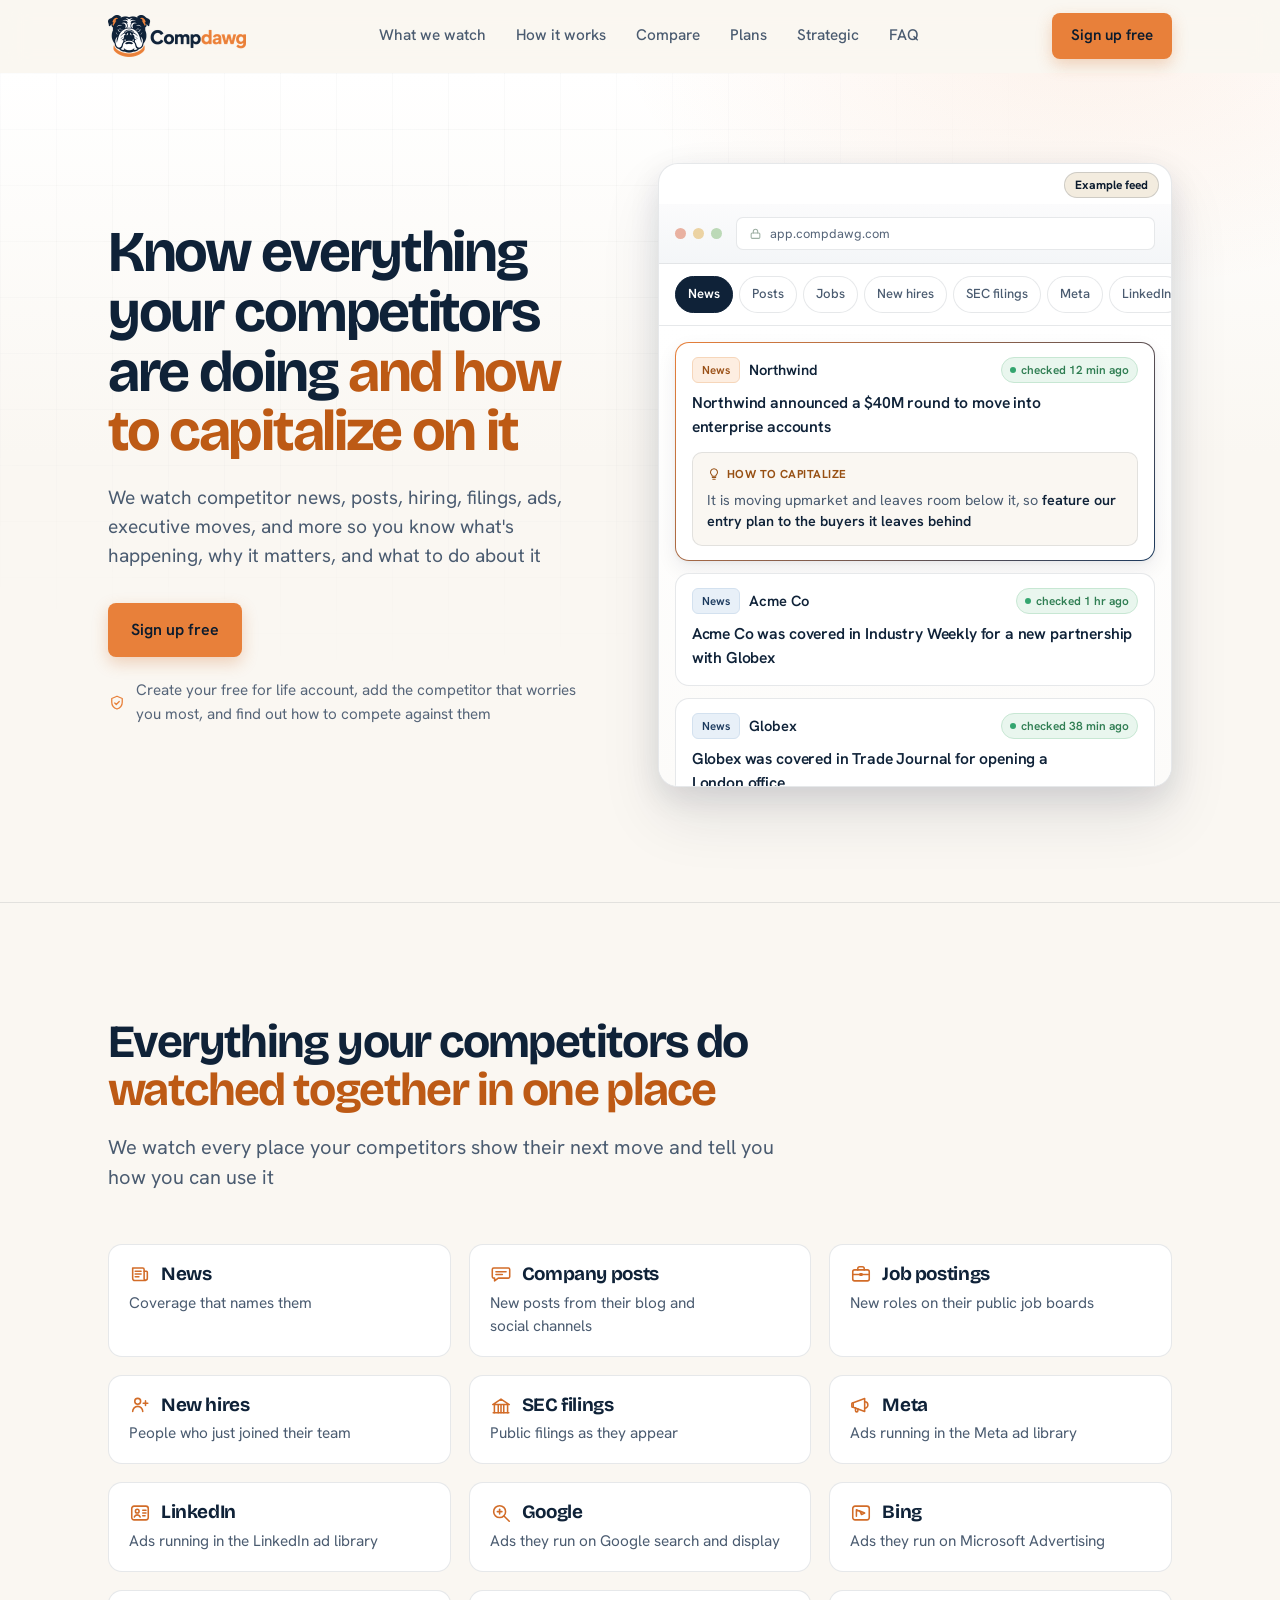
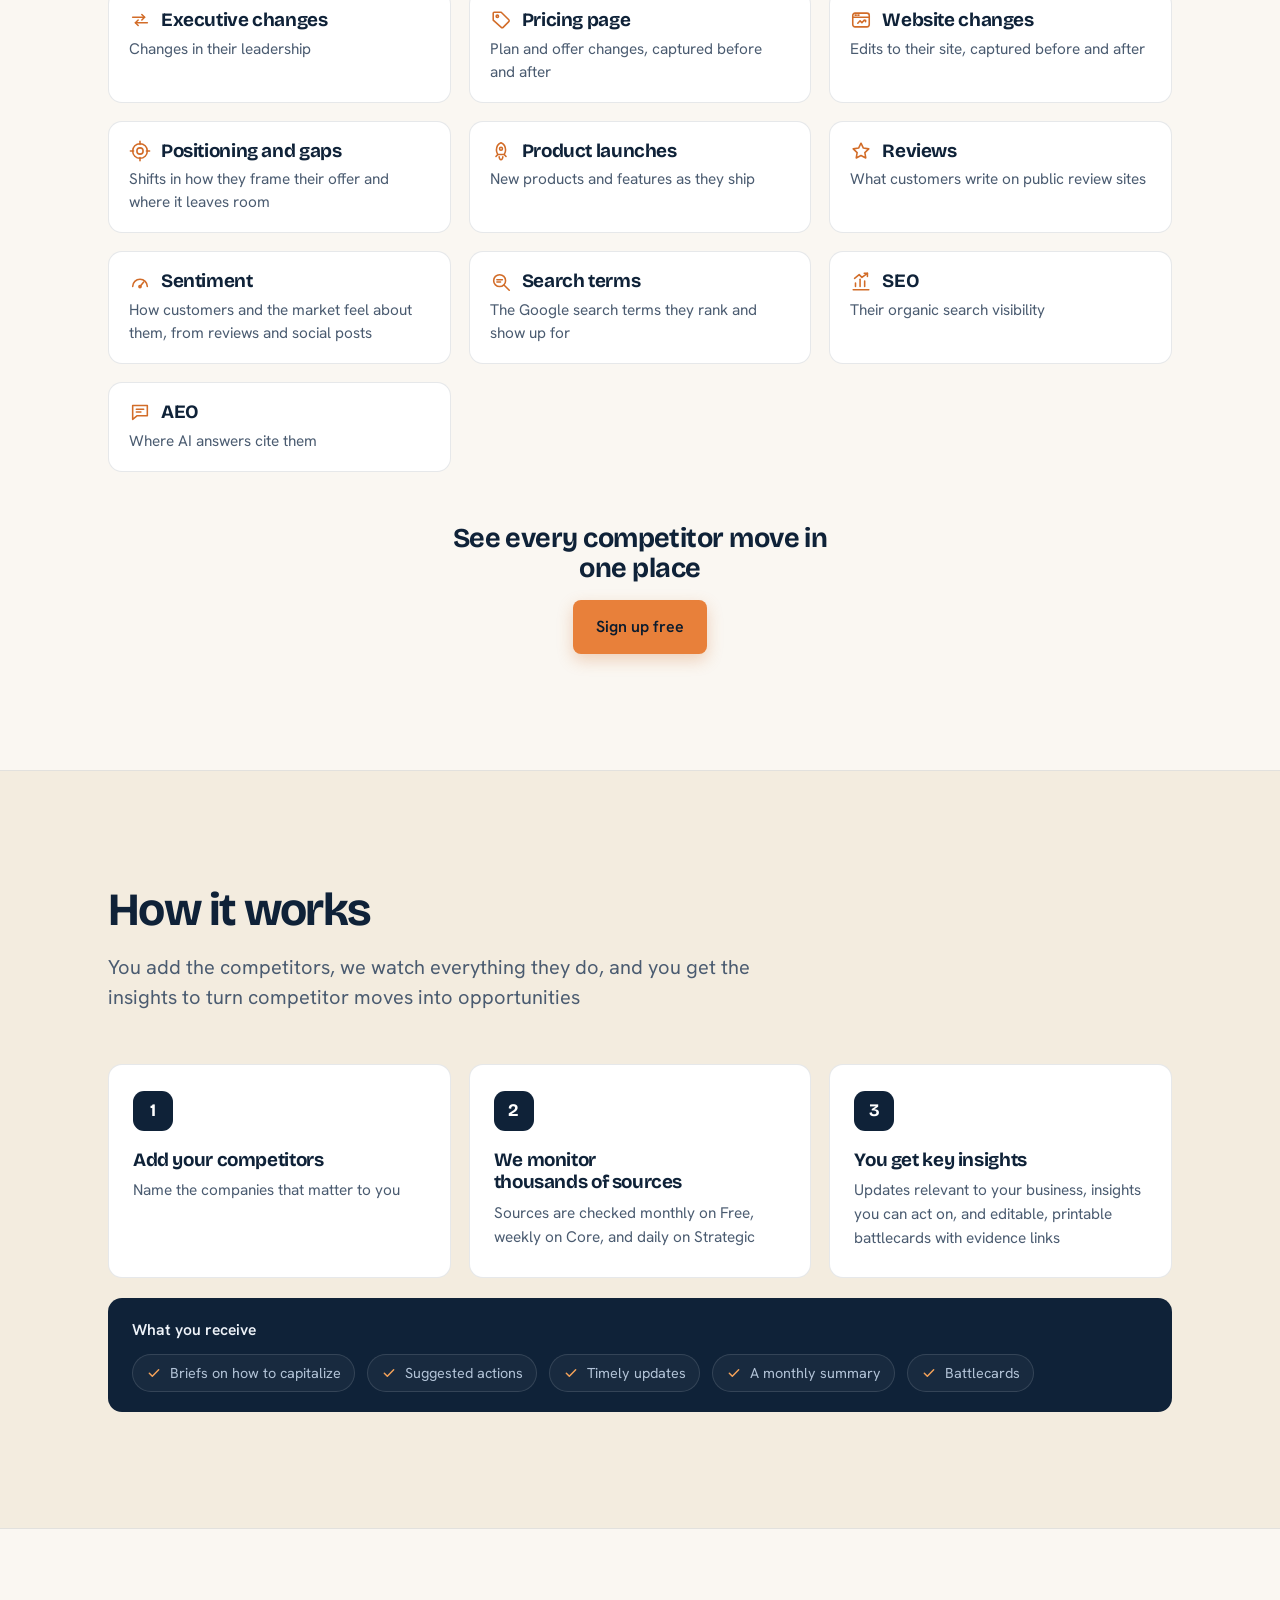
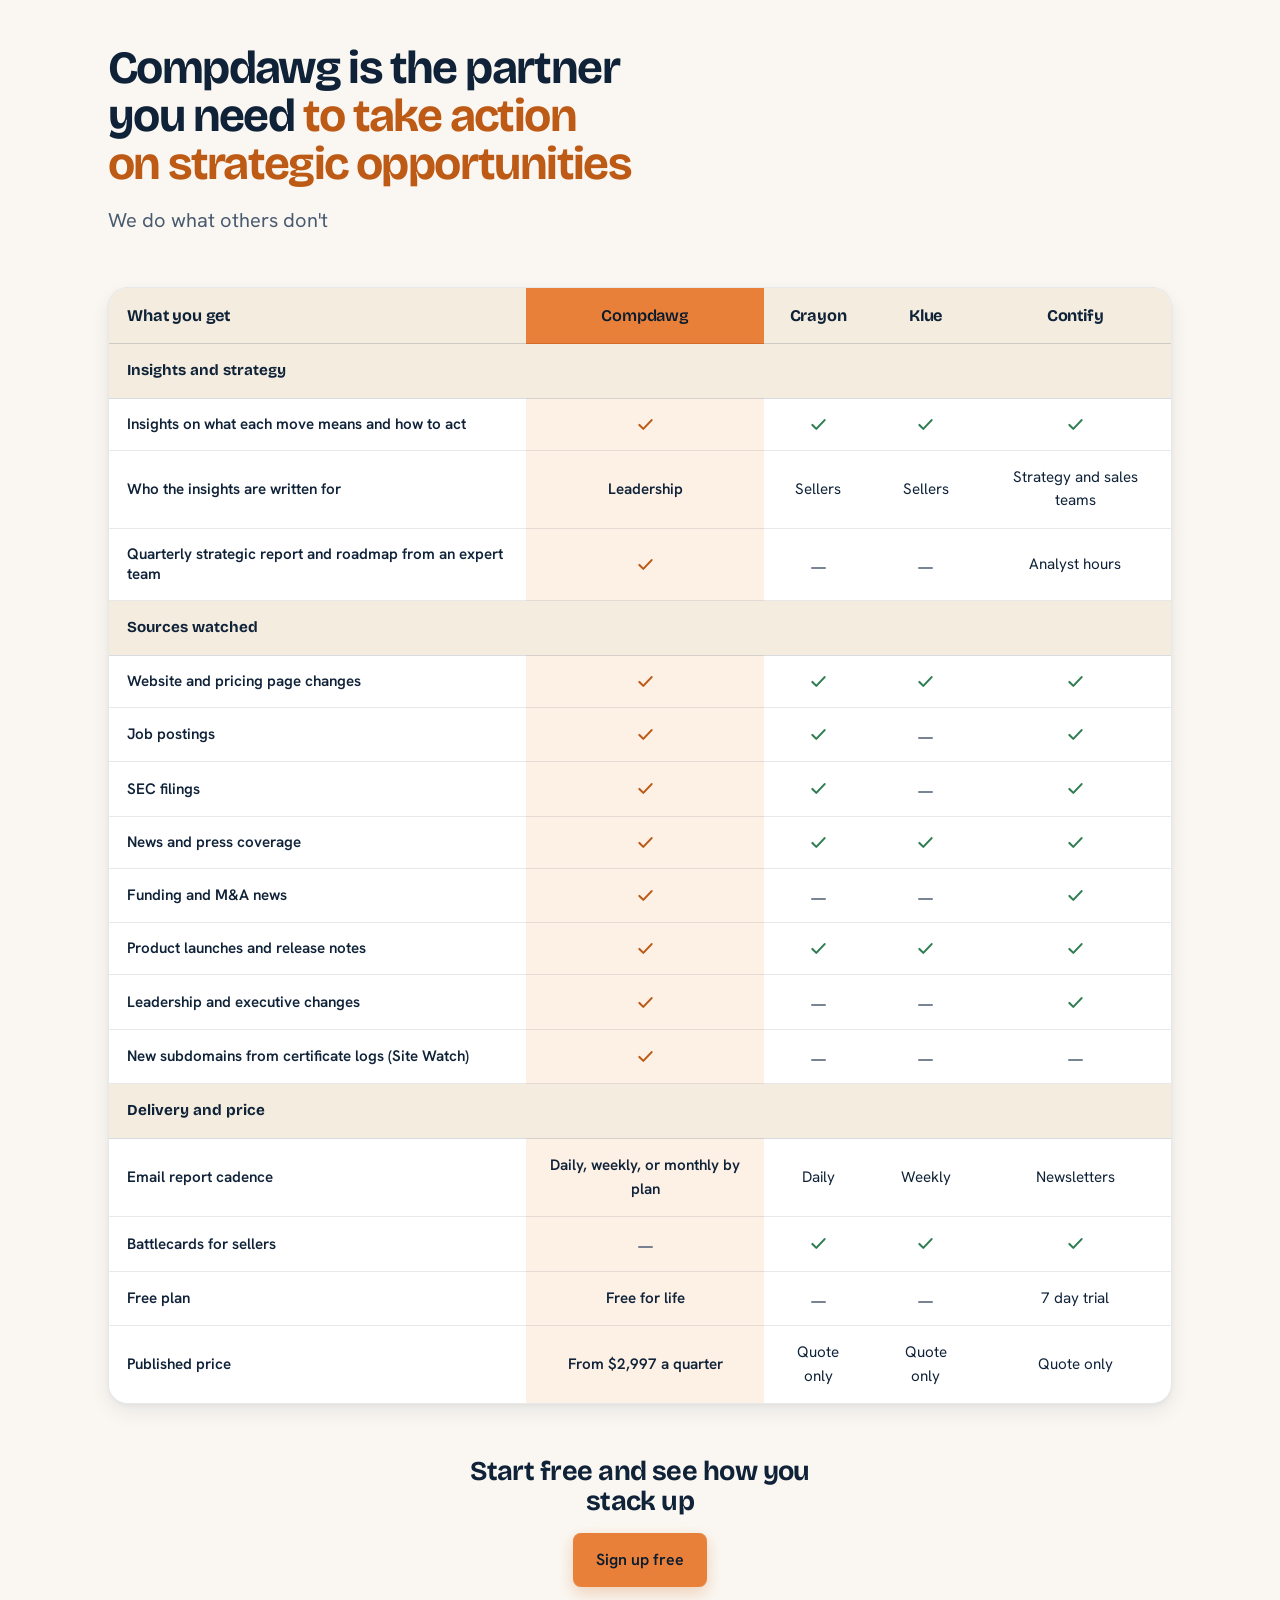
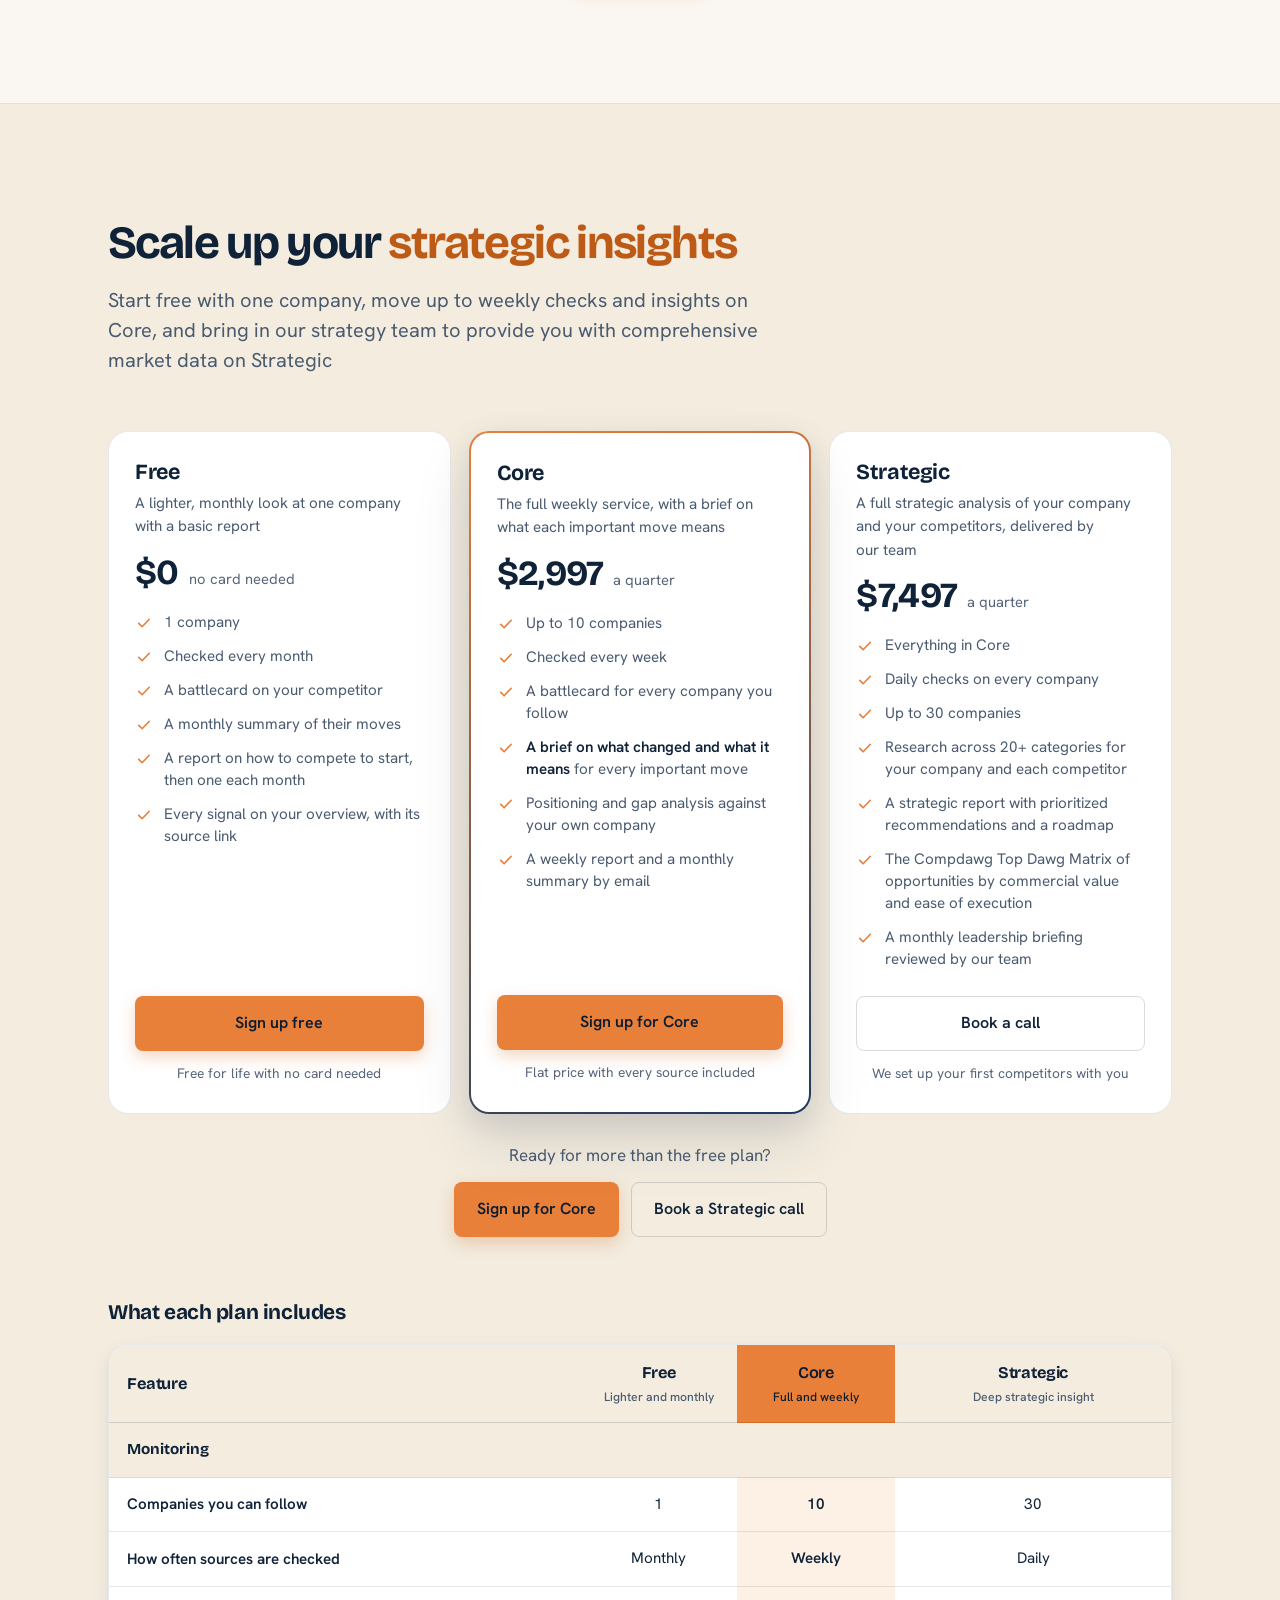
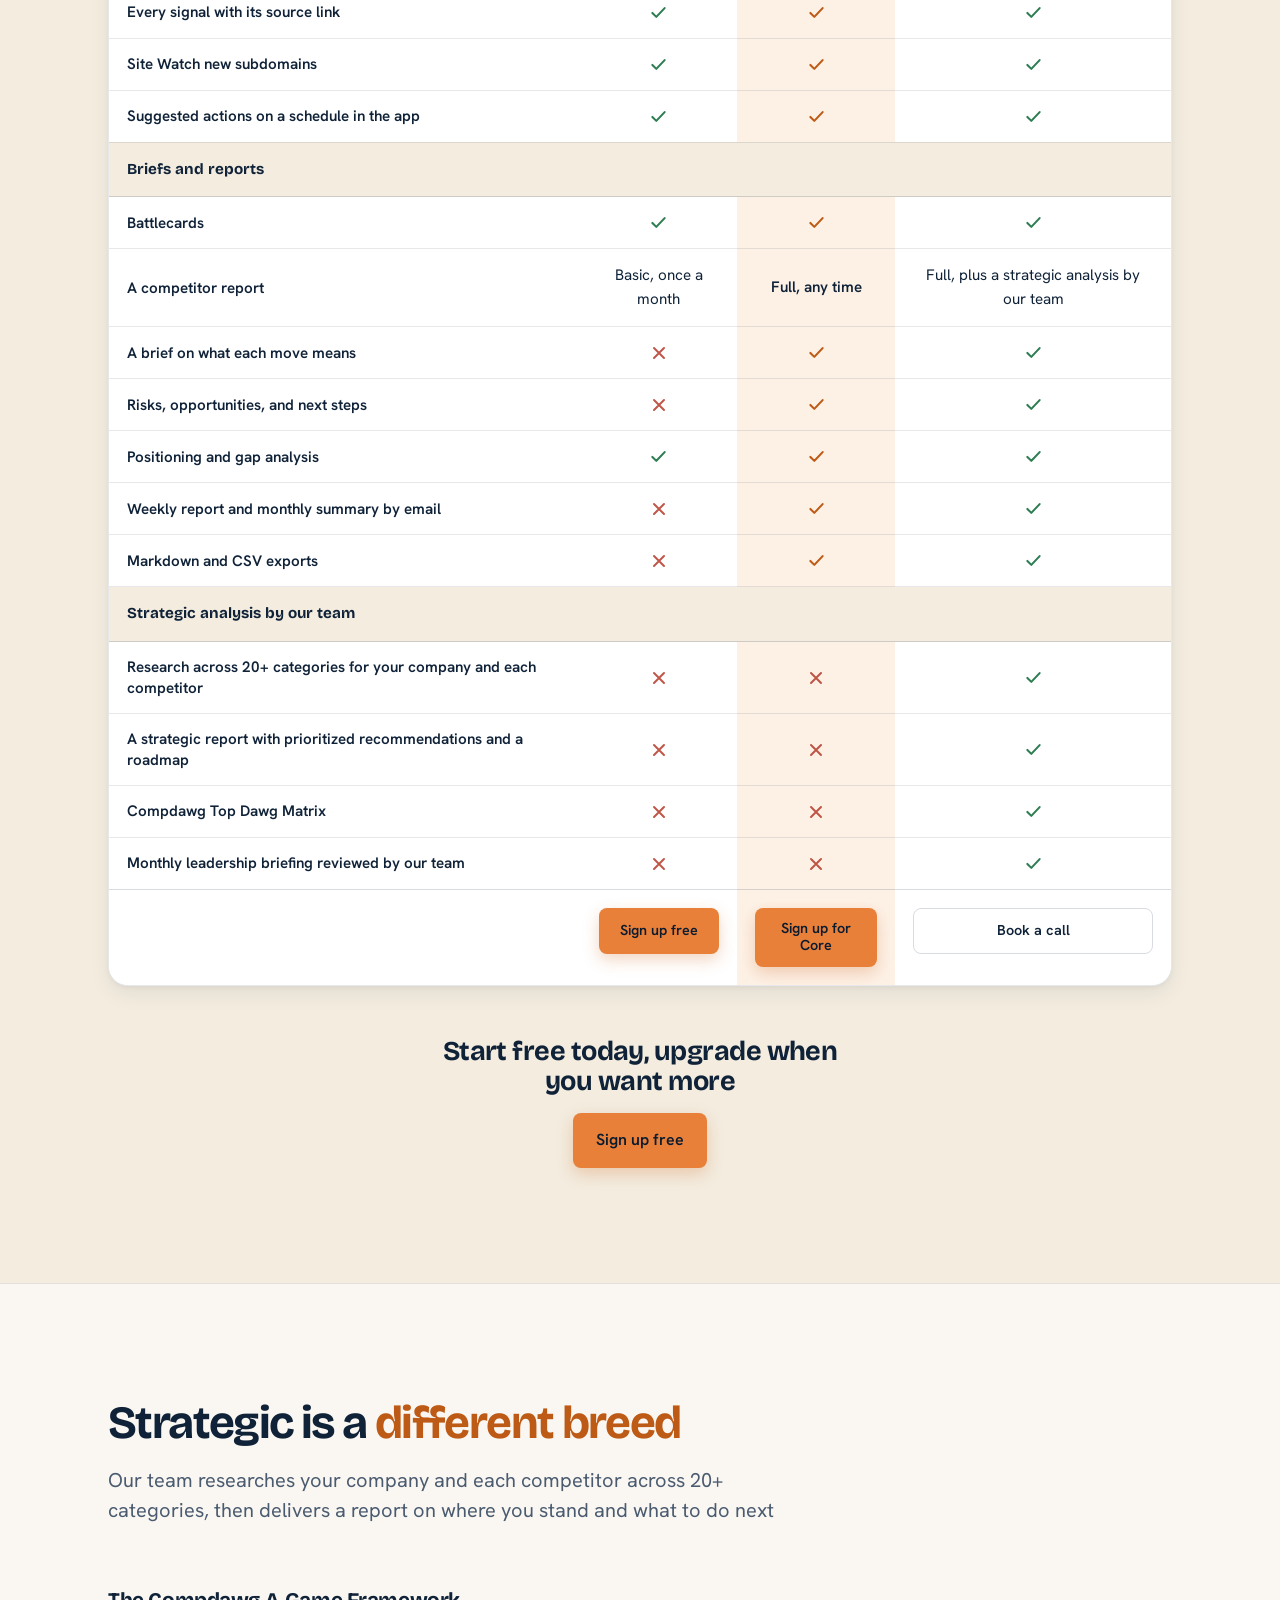
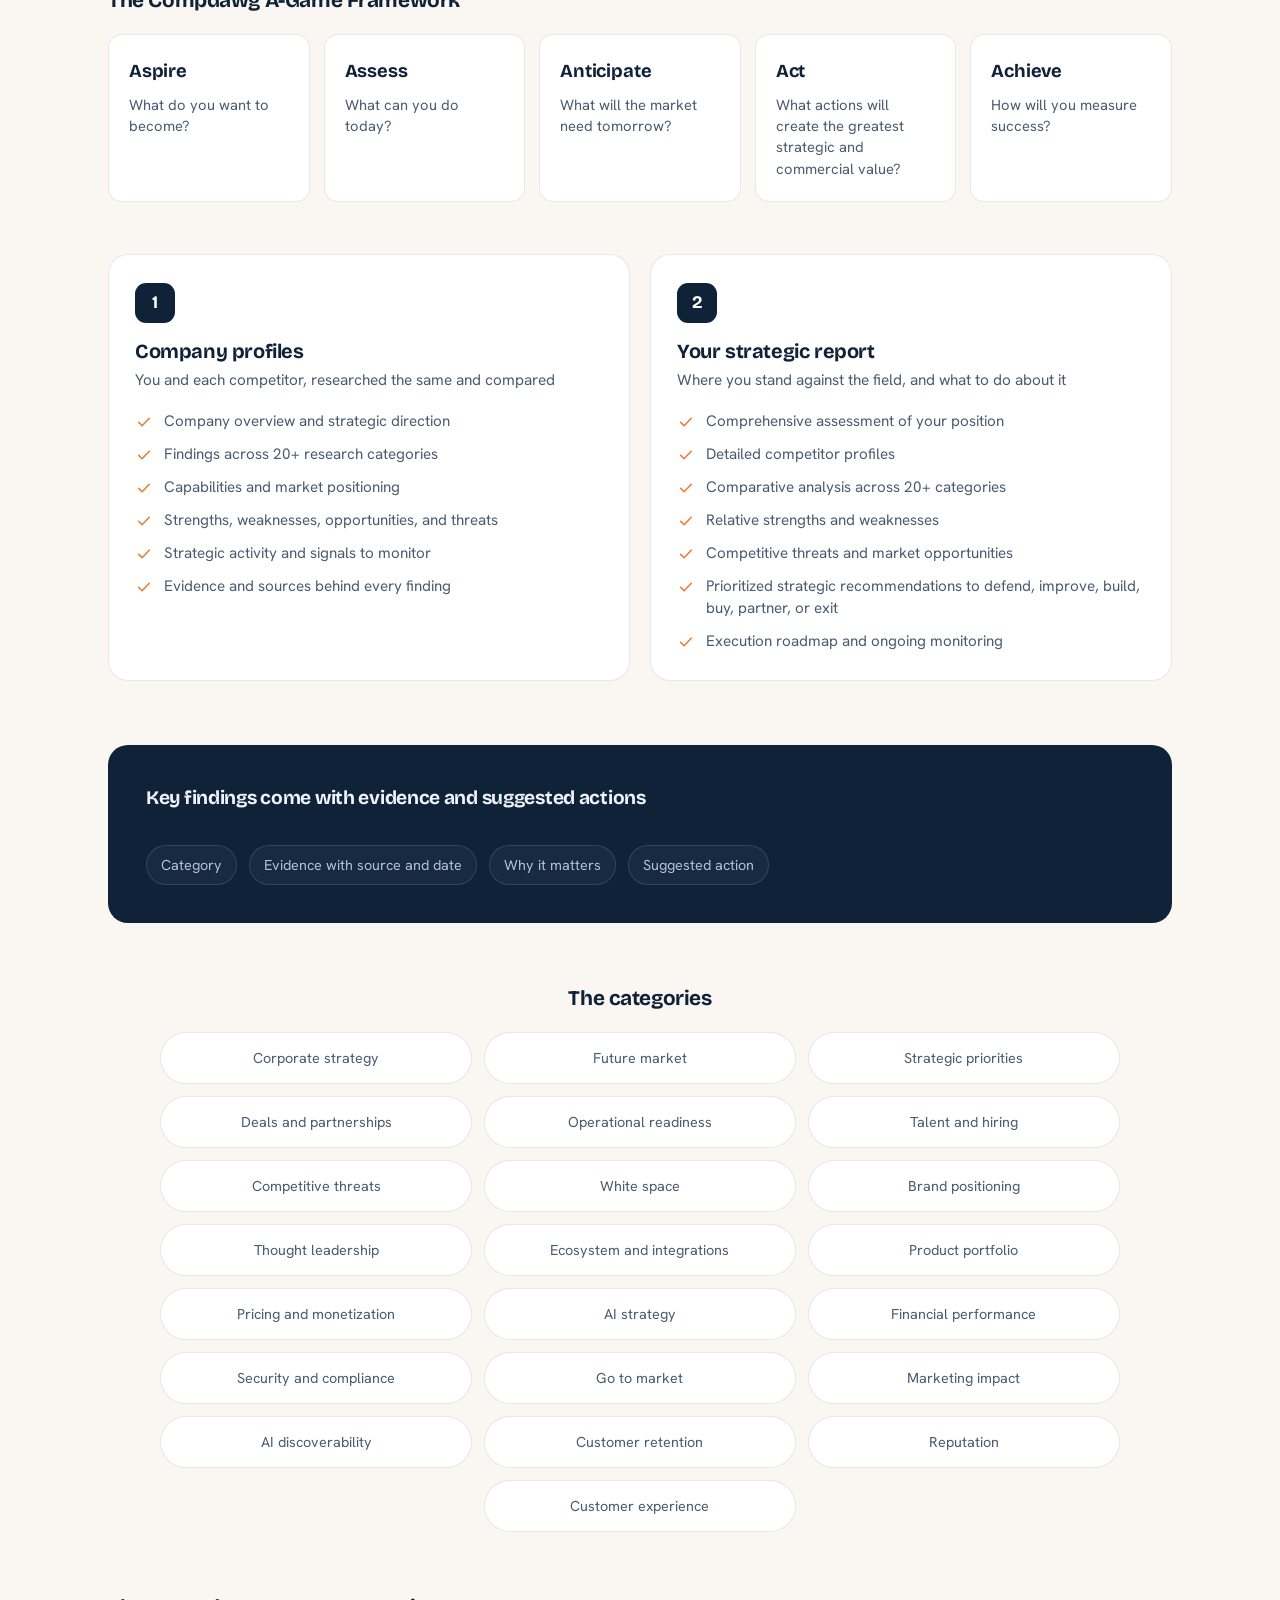
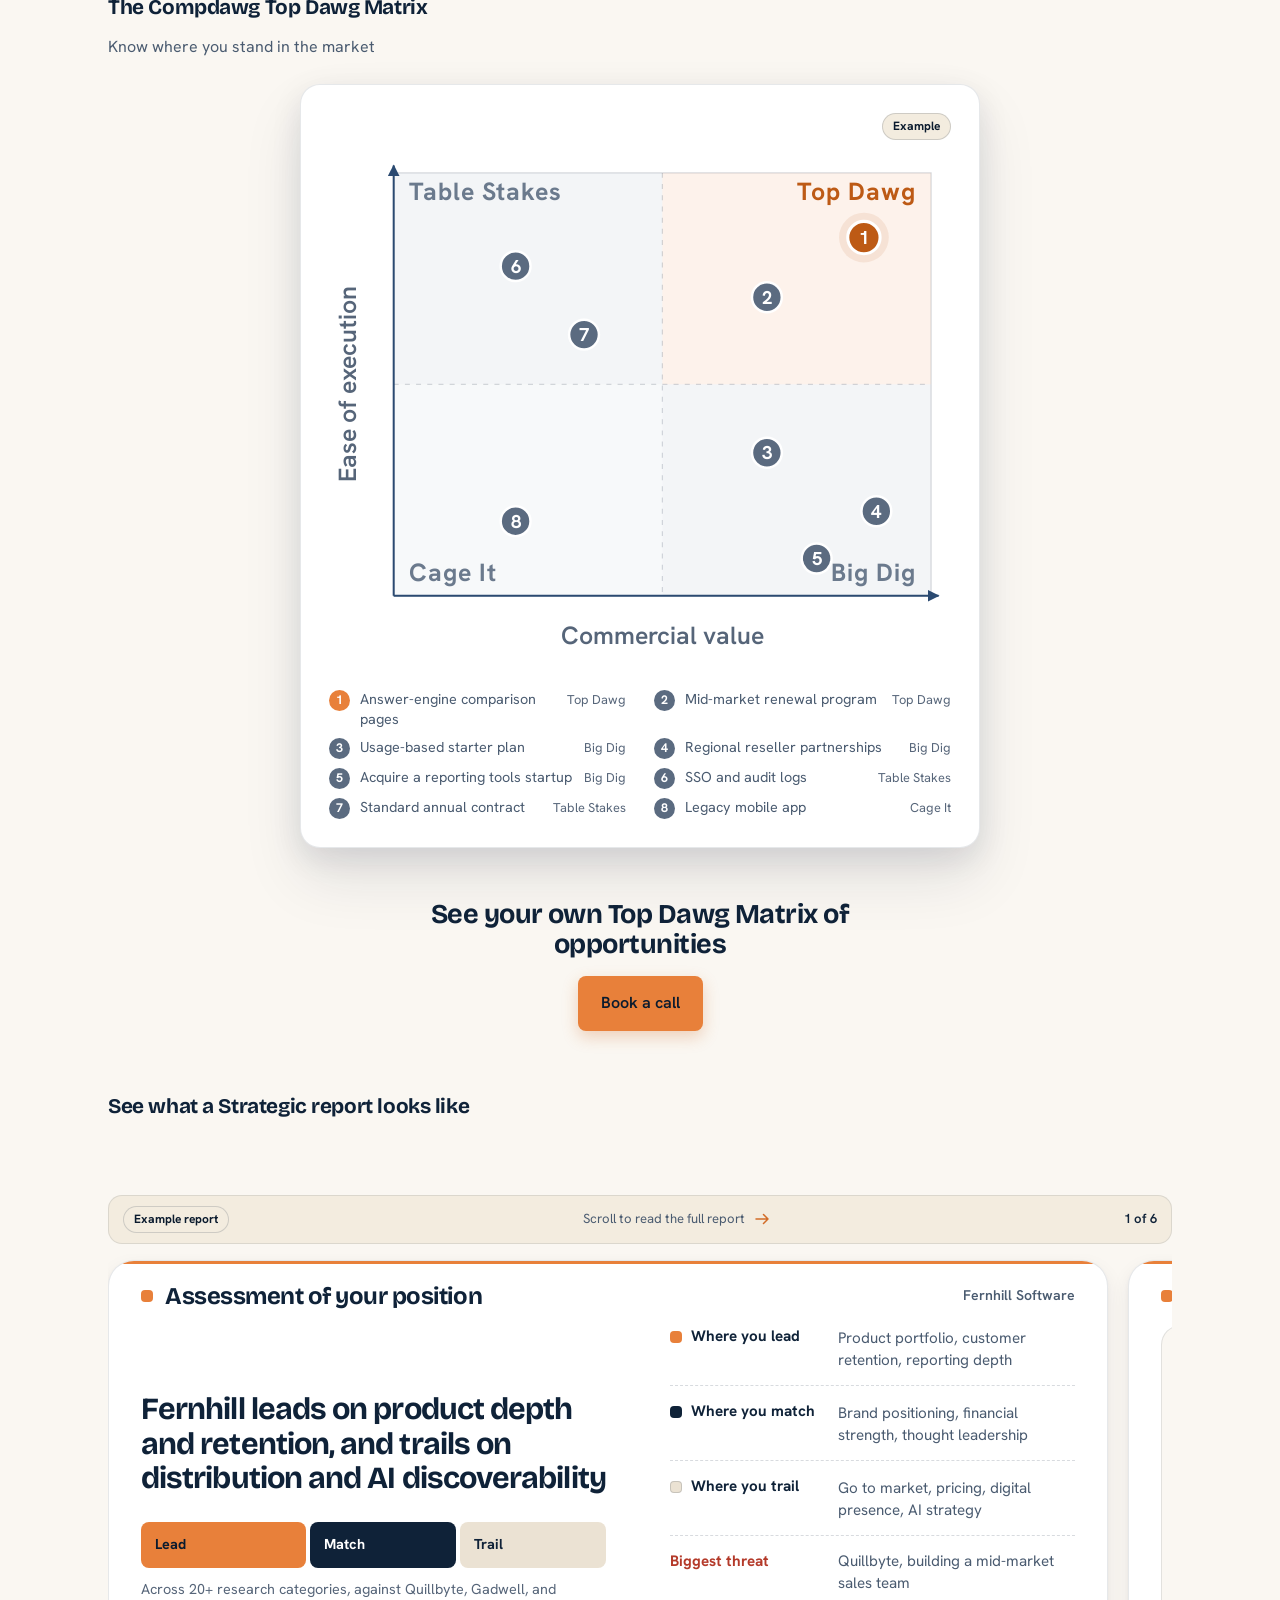
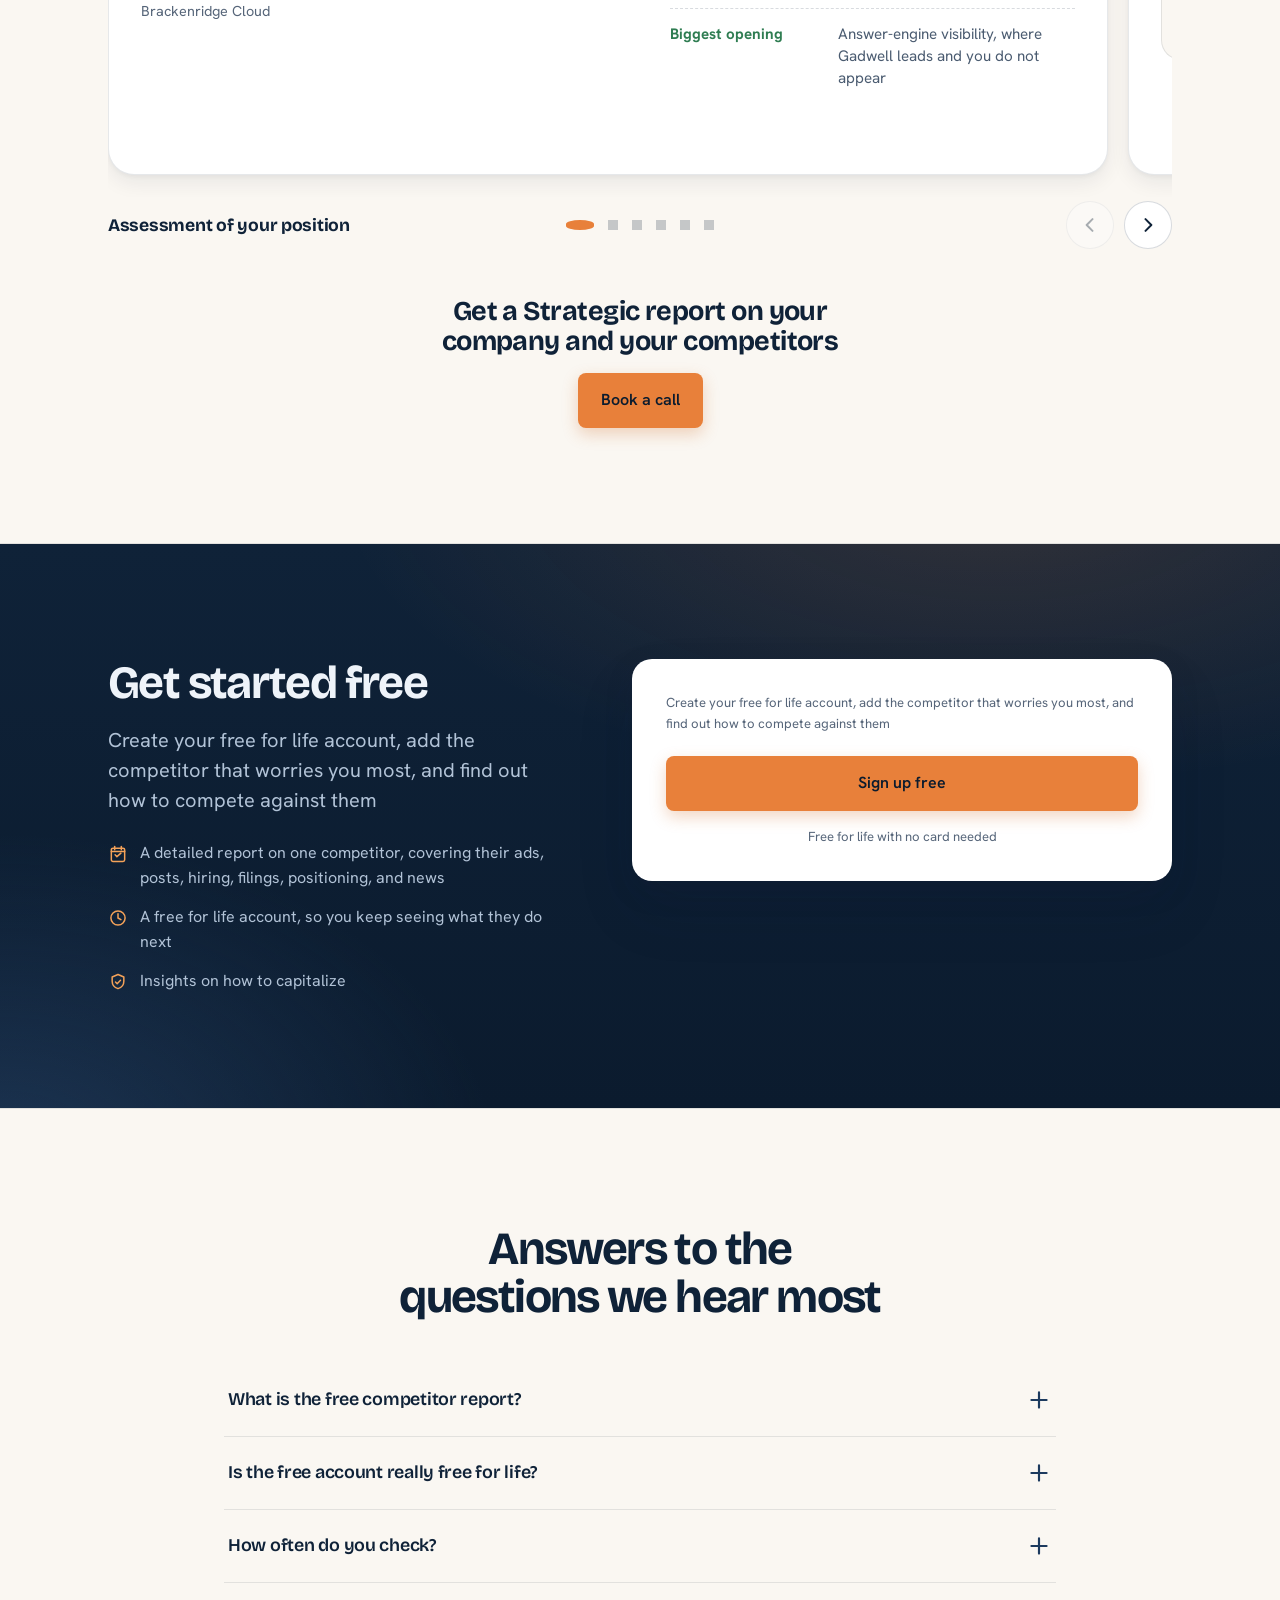
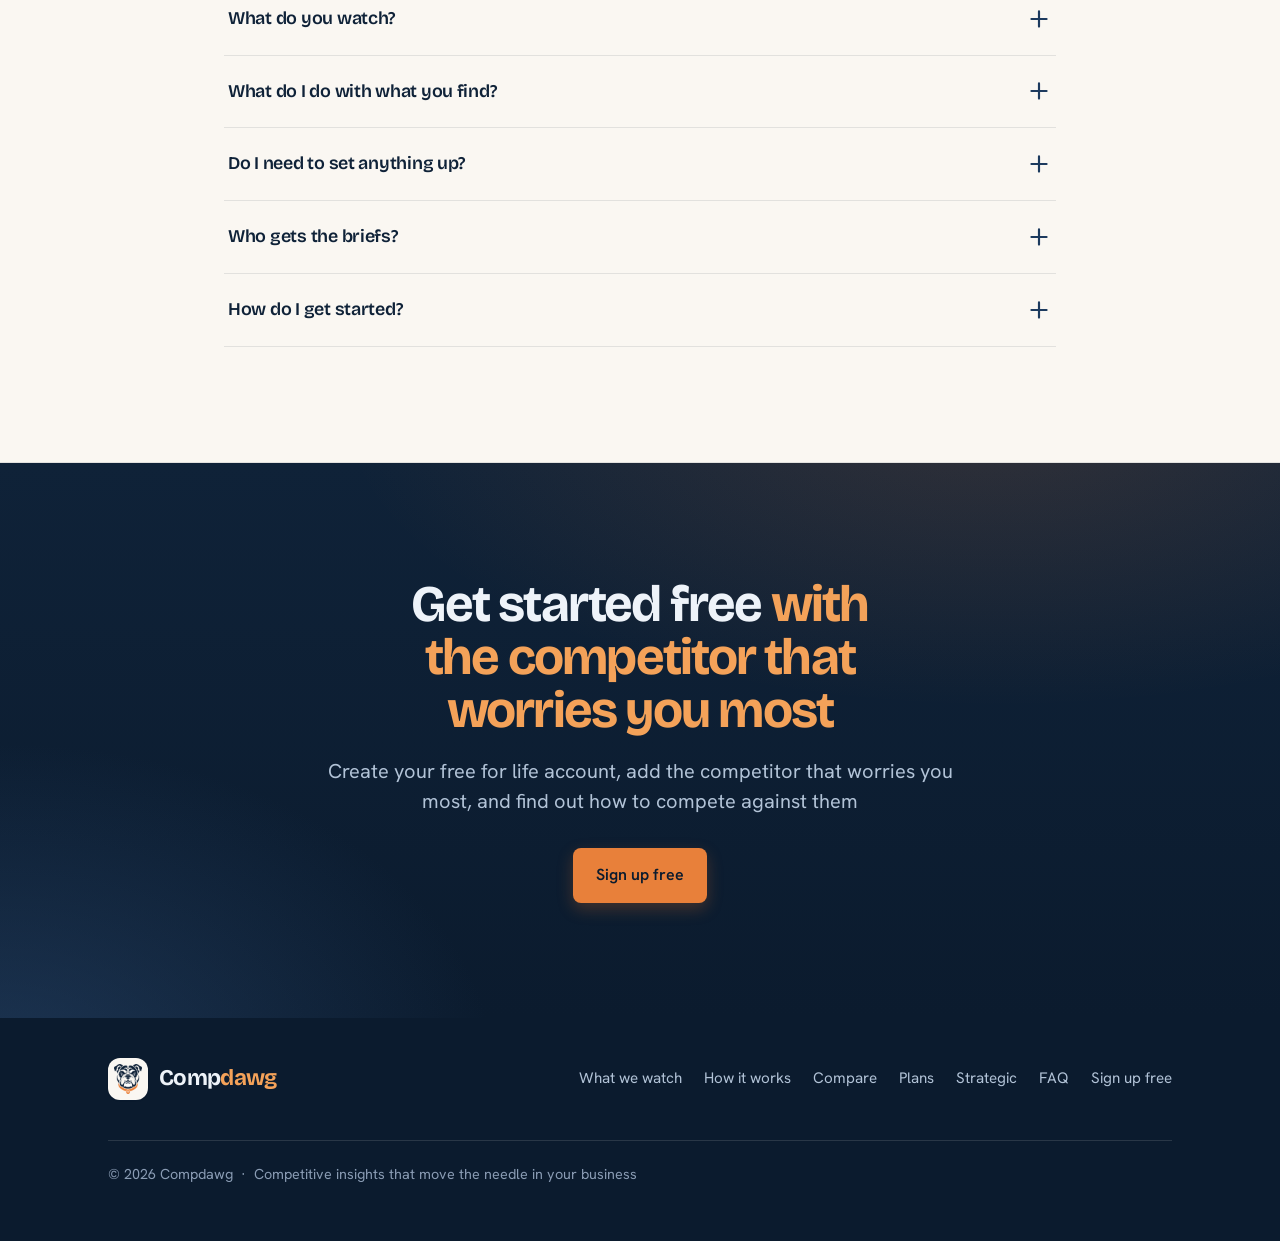
==== commit 41dfaab5: "landing: example bubbles, all disclosures closed, ads titles, plans sub-line, free CTA copy, battlec" ====
--- a/index.html
+++ b/index.html
@@ -4,13 +4,13 @@
 <meta charset="utf-8">
 <meta name="viewport" content="width=device-width, initial-scale=1">
 <title>Compdawg: competitor intelligence for leadership, checked on your plan’s schedule</title>
-<meta name="description" content="Compdawg checks competitor sources monthly on Free, weekly on Core, and daily on Strategic, starting with a free competitor report">
+<meta name="description" content="Compdawg checks competitor sources monthly on Free, weekly on Core, and daily on Strategic, with a free account that shows how to compete against the competitor you add">
 <meta name="theme-color" content="#0f2238">
 <link rel="canonical" href="https://compdawg.com/">
 
 <!-- Open Graph / Twitter -->
 <meta property="og:title" content="Compdawg: competitor intelligence for leadership, checked on your plan’s schedule">
-<meta property="og:description" content="We check competitor sources monthly on Free, weekly on Core, and daily on Strategic, starting with a free competitor report">
+<meta property="og:description" content="We check competitor sources monthly on Free, weekly on Core, and daily on Strategic, with a free account that shows how to compete against the competitor you add">
 <meta property="og:image" content="https://compdawg.com/og.png?v=20261104r3">
 <meta property="og:image:width" content="1200">
 <meta property="og:image:height" content="630">
@@ -19,7 +19,7 @@
 <meta property="og:url" content="https://compdawg.com/">
 <meta name="twitter:card" content="summary_large_image">
 <meta name="twitter:title" content="Compdawg: competitor intelligence for leadership, checked on your plan’s schedule">
-<meta name="twitter:description" content="We check competitor sources monthly on Free, weekly on Core, and daily on Strategic, starting with a free competitor report">
+<meta name="twitter:description" content="We check competitor sources monthly on Free, weekly on Core, and daily on Strategic, with a free account that shows how to compete against the competitor you add">
 <meta name="twitter:image" content="https://compdawg.com/og.png?v=20261104r3">
 
 <link rel="icon" href="brand/icon-16.png?v=20261104r3" sizes="16x16" type="image/png">
@@ -30,8 +30,8 @@
 <link rel="preconnect" href="https://fonts.googleapis.com">
 <link rel="preconnect" href="https://fonts.gstatic.com" crossorigin>
 <link href="https://fonts.googleapis.com/css2?family=Bricolage+Grotesque:opsz,wght@12..96,400;12..96,500;12..96,600;12..96,700&family=Hanken+Grotesk:wght@400;500;600;700&display=swap" rel="stylesheet">
-<link rel="stylesheet" href="assets/styles.css?v=20261104r4">
-<link rel="stylesheet" href="assets/sample-report.css?v=20261104r4">
+<link rel="stylesheet" href="assets/styles.css?v=20261104r5">
+<link rel="stylesheet" href="assets/sample-report.css?v=20261104r5">
 </head>
 <body>
 <a class="skip-link" href="#main" style="position:absolute;left:16px;top:-60px;z-index:100;background:#0f2238;color:#fff;padding:10px 16px;border-radius:10px;font-weight:600;transition:top .2s" onfocus="this.style.top='16px'" onblur="this.style.top='-60px'">Skip to content</a>
@@ -82,12 +82,13 @@
         </div>
         <p class="trust" data-reveal style="--reveal-delay:220ms">
           <svg aria-hidden="true" focusable="false" width="18" height="18" viewBox="0 0 24 24" fill="none" stroke="currentColor" stroke-width="1.7" stroke-linecap="round" stroke-linejoin="round"><path d="M12 3l7 3v5c0 4.5-3 7.6-7 9-4-1.4-7-4.5-7-9V6z"/><path d="M9 12l2 2 4-4"/></svg>
-          Your free competitor report and a free for life account, no card needed
+          Create your free for life account, add the competitor that worries you most, and find out how to compete against them
         </p>
       </div>
 
       <!-- ---- Product visual: CSS/HTML mockup (not an image) ---- -->
-      <div class="mock" data-reveal style="--reveal-delay:140ms" role="img" aria-label="The Compdawg app: a strip of competitor source tabs above a feed of competitor moves, including a How to capitalize brief">
+      <div class="mock" data-reveal style="--reveal-delay:140ms" role="img" aria-label="Example feed in the Compdawg app: a strip of competitor source tabs above competitor moves, including a How to capitalize brief">
+        <span class="example-badge mock-example">Example feed</span>
         <div class="mock-chrome">
           <span class="mock-dots" aria-hidden="true"><i></i><i></i><i></i></span>
           <span class="mock-url">
@@ -102,10 +103,10 @@
           <span class="tab">Jobs</span>
           <span class="tab">New hires</span>
           <span class="tab">SEC filings</span>
-          <span class="tab">Meta ads</span>
-          <span class="tab">LinkedIn ads</span>
-          <span class="tab">Google ads</span>
-          <span class="tab">Bing ads</span>
+          <span class="tab">Meta</span>
+          <span class="tab">LinkedIn</span>
+          <span class="tab">Google</span>
+          <span class="tab">Bing</span>
           <span class="tab">Executive changes</span>
           <span class="tab">Pricing page</span>
           <span class="tab">Website</span>
@@ -194,23 +195,23 @@
       </div>
       <div class="card" data-reveal style="--reveal-delay:80ms">
         <span class="ico"><svg width="22" height="22" viewBox="0 0 24 24" fill="none" stroke="currentColor" stroke-width="1.7" stroke-linecap="round" stroke-linejoin="round"><path d="M3.5 9.5L16 5v14L3.5 14.5z"/><path d="M3.5 9.5H3a1 1 0 0 0-1 1v3a1 1 0 0 0 1 1h.5"/><path d="M16 8.5a3.5 3.5 0 0 1 0 7"/><path d="M6 15v3.2a1.3 1.3 0 0 0 2.6 0V16"/></svg></span>
-        <h3>Meta ads</h3>
+        <h3>Meta</h3>
         <p>Ads running in the Meta ad library</p>
       </div>
       <div class="card" data-reveal>
         <span class="ico"><svg width="22" height="22" viewBox="0 0 24 24" fill="none" stroke="currentColor" stroke-width="1.7" stroke-linecap="round" stroke-linejoin="round"><rect x="3" y="4.5" width="18" height="15" rx="2.5"/><circle cx="9" cy="10" r="2"/><path d="M5.8 16.3a3.4 3.4 0 0 1 6.4 0"/><path d="M15 9h3.5"/><path d="M15 12h3.5"/><path d="M15 15h2.5"/></svg></span>
-        <h3>LinkedIn ads</h3>
+        <h3>LinkedIn</h3>
         <p>Ads running in the LinkedIn ad library</p>
       </div>
       <div class="card" data-reveal style="--reveal-delay:40ms">
         <span class="ico"><svg width="22" height="22" viewBox="0 0 24 24" fill="none" stroke="currentColor" stroke-width="1.7" stroke-linecap="round" stroke-linejoin="round"><circle cx="10.5" cy="10.5" r="6.5"/><path d="M15.5 15.5L21 21"/><path d="M8 10.5h5"/><path d="M10.5 8v5"/></svg></span>
-        <h3>Google ads</h3>
-        <p>The ads they run on Google search and display</p>
+        <h3>Google</h3>
+        <p>Ads they run on Google search and display</p>
       </div>
       <div class="card" data-reveal style="--reveal-delay:80ms">
         <span class="ico"><svg width="22" height="22" viewBox="0 0 24 24" fill="none" stroke="currentColor" stroke-width="1.7" stroke-linecap="round" stroke-linejoin="round"><rect x="3" y="4.5" width="18" height="15" rx="2.5"/><path d="M7 15.5V8.5l4 1.8 1.6 3.4 3.4-1.7-6-2.4"/></svg></span>
-        <h3>Bing ads</h3>
-        <p>The ads they run on Microsoft Advertising</p>
+        <h3>Bing</h3>
+        <p>Ads they run on Microsoft Advertising</p>
       </div>
       <div class="card" data-reveal>
         <span class="ico"><svg width="22" height="22" viewBox="0 0 24 24" fill="none" stroke="currentColor" stroke-width="1.7" stroke-linecap="round" stroke-linejoin="round"><path d="M4 9h13"/><path d="M14 6l3 3-3 3"/><path d="M20 15H7"/><path d="M10 18l-3-3 3-3"/></svg></span>
@@ -266,7 +267,7 @@
 
     <!-- Mobile: the same sources grouped into the app's tab buckets -->
     <div class="bucket-accordion watch-accordion" aria-label="What we watch, grouped by bucket">
-      <details class="bucket" name="watch" open>
+      <details class="bucket" name="watch">
         <summary><span class="bucket-label">Webpages</span><svg class="bucket-chev" viewBox="0 0 24 24" fill="none" stroke="currentColor" stroke-width="2" stroke-linecap="round" stroke-linejoin="round" aria-hidden="true"><path d="M6 9l6 6 6-6"/></svg></summary>
         <ul class="bucket-rows">
           <li><span class="bucket-row-t">Website changes</span><span class="bucket-row-d">Edits to their site, captured before and after</span></li>
@@ -285,10 +286,10 @@
       <details class="bucket" name="watch">
         <summary><span class="bucket-label">Ads</span><svg class="bucket-chev" viewBox="0 0 24 24" fill="none" stroke="currentColor" stroke-width="2" stroke-linecap="round" stroke-linejoin="round" aria-hidden="true"><path d="M6 9l6 6 6-6"/></svg></summary>
         <ul class="bucket-rows">
-          <li><span class="bucket-row-t">Meta ads</span><span class="bucket-row-d">Ads running in the Meta ad library</span></li>
-          <li><span class="bucket-row-t">LinkedIn ads</span><span class="bucket-row-d">Ads running in the LinkedIn ad library</span></li>
-          <li><span class="bucket-row-t">Google ads</span><span class="bucket-row-d">The ads they run on Google search and display</span></li>
-          <li><span class="bucket-row-t">Bing ads</span><span class="bucket-row-d">The ads they run on Microsoft Advertising</span></li>
+          <li><span class="bucket-row-t">Meta</span><span class="bucket-row-d">Ads running in the Meta ad library</span></li>
+          <li><span class="bucket-row-t">LinkedIn</span><span class="bucket-row-d">Ads running in the LinkedIn ad library</span></li>
+          <li><span class="bucket-row-t">Google</span><span class="bucket-row-d">Ads they run on Google search and display</span></li>
+          <li><span class="bucket-row-t">Bing</span><span class="bucket-row-d">Ads they run on Microsoft Advertising</span></li>
         </ul>
       </details>
       <details class="bucket" name="watch">
@@ -350,7 +351,7 @@
       <div class="step" data-reveal style="--reveal-delay:160ms">
         <span class="num">3</span>
         <h3>You get key insights</h3>
-        <p>Updates relevant to your business with intel you can act on</p>
+        <p>Updates relevant to your business, insights you can act on, and editable, printable battlecards with evidence links</p>
       </div>
     </div>
 
@@ -361,6 +362,7 @@
         <li><svg aria-hidden="true" focusable="false" width="16" height="16" viewBox="0 0 24 24" fill="none" stroke="currentColor" stroke-width="2.2" stroke-linecap="round" stroke-linejoin="round"><path d="M5 12.5l4.5 4.5L19 7"/></svg>Suggested actions</li>
         <li><svg aria-hidden="true" focusable="false" width="16" height="16" viewBox="0 0 24 24" fill="none" stroke="currentColor" stroke-width="2.2" stroke-linecap="round" stroke-linejoin="round"><path d="M5 12.5l4.5 4.5L19 7"/></svg>Timely updates</li>
         <li><svg aria-hidden="true" focusable="false" width="16" height="16" viewBox="0 0 24 24" fill="none" stroke="currentColor" stroke-width="2.2" stroke-linecap="round" stroke-linejoin="round"><path d="M5 12.5l4.5 4.5L19 7"/></svg>A monthly summary</li>
+        <li><svg aria-hidden="true" focusable="false" width="16" height="16" viewBox="0 0 24 24" fill="none" stroke="currentColor" stroke-width="2.2" stroke-linecap="round" stroke-linejoin="round"><path d="M5 12.5l4.5 4.5L19 7"/></svg>Battlecards</li>
       </ul>
     </div>
   </div>
@@ -514,7 +516,7 @@
   <div class="wrap">
     <div class="section-head" data-reveal>
       <h2>Scale up your <span style="color:#bd5a15">strategic insights</span></h2>
-      <p class="lead">Start free with one company, move up to weekly checks and briefs on Core, and bring in our strategy team and daily checks on Strategic</p>
+      <p class="lead">Start free with one company, move up to weekly checks and insights on Core, and bring in our strategy team to provide you with comprehensive market data on Strategic</p>
     </div>
 
     <div class="grid cols-3 plans">
@@ -526,8 +528,9 @@
         <ul class="plan-list">
           <li><svg aria-hidden="true" focusable="false" width="18" height="18" viewBox="0 0 24 24" fill="none" stroke="currentColor" stroke-width="2.2" stroke-linecap="round" stroke-linejoin="round"><path d="M5 12.5l4.5 4.5L19 7"/></svg>1 company</li>
           <li><svg aria-hidden="true" focusable="false" width="18" height="18" viewBox="0 0 24 24" fill="none" stroke="currentColor" stroke-width="2.2" stroke-linecap="round" stroke-linejoin="round"><path d="M5 12.5l4.5 4.5L19 7"/></svg>Checked every month</li>
+          <li><svg aria-hidden="true" focusable="false" width="18" height="18" viewBox="0 0 24 24" fill="none" stroke="currentColor" stroke-width="2.2" stroke-linecap="round" stroke-linejoin="round"><path d="M5 12.5l4.5 4.5L19 7"/></svg>A battlecard on your competitor</li>
           <li><svg aria-hidden="true" focusable="false" width="18" height="18" viewBox="0 0 24 24" fill="none" stroke="currentColor" stroke-width="2.2" stroke-linecap="round" stroke-linejoin="round"><path d="M5 12.5l4.5 4.5L19 7"/></svg>A monthly summary of their moves</li>
-          <li><svg aria-hidden="true" focusable="false" width="18" height="18" viewBox="0 0 24 24" fill="none" stroke="currentColor" stroke-width="2.2" stroke-linecap="round" stroke-linejoin="round"><path d="M5 12.5l4.5 4.5L19 7"/></svg>A free competitor report to start, then one each month</li>
+          <li><svg aria-hidden="true" focusable="false" width="18" height="18" viewBox="0 0 24 24" fill="none" stroke="currentColor" stroke-width="2.2" stroke-linecap="round" stroke-linejoin="round"><path d="M5 12.5l4.5 4.5L19 7"/></svg>A report on how to compete to start, then one each month</li>
           <li><svg aria-hidden="true" focusable="false" width="18" height="18" viewBox="0 0 24 24" fill="none" stroke="currentColor" stroke-width="2.2" stroke-linecap="round" stroke-linejoin="round"><path d="M5 12.5l4.5 4.5L19 7"/></svg>Every signal on your overview, with its source link</li>
         </ul>
         <div class="plan-foot">
@@ -544,6 +547,7 @@
         <ul class="plan-list">
           <li><svg aria-hidden="true" focusable="false" width="18" height="18" viewBox="0 0 24 24" fill="none" stroke="currentColor" stroke-width="2.2" stroke-linecap="round" stroke-linejoin="round"><path d="M5 12.5l4.5 4.5L19 7"/></svg>Up to 10 companies</li>
           <li><svg aria-hidden="true" focusable="false" width="18" height="18" viewBox="0 0 24 24" fill="none" stroke="currentColor" stroke-width="2.2" stroke-linecap="round" stroke-linejoin="round"><path d="M5 12.5l4.5 4.5L19 7"/></svg>Checked every week</li>
+          <li><svg aria-hidden="true" focusable="false" width="18" height="18" viewBox="0 0 24 24" fill="none" stroke="currentColor" stroke-width="2.2" stroke-linecap="round" stroke-linejoin="round"><path d="M5 12.5l4.5 4.5L19 7"/></svg>A battlecard for every company you follow</li>
           <li><svg aria-hidden="true" focusable="false" width="18" height="18" viewBox="0 0 24 24" fill="none" stroke="currentColor" stroke-width="2.2" stroke-linecap="round" stroke-linejoin="round"><path d="M5 12.5l4.5 4.5L19 7"/></svg><span><b>A brief on what changed and what it means</b> for every important move</span></li>
           <li><svg aria-hidden="true" focusable="false" width="18" height="18" viewBox="0 0 24 24" fill="none" stroke="currentColor" stroke-width="2.2" stroke-linecap="round" stroke-linejoin="round"><path d="M5 12.5l4.5 4.5L19 7"/></svg>Positioning and gap analysis against your own company</li>
           <li><svg aria-hidden="true" focusable="false" width="18" height="18" viewBox="0 0 24 24" fill="none" stroke="currentColor" stroke-width="2.2" stroke-linecap="round" stroke-linejoin="round"><path d="M5 12.5l4.5 4.5L19 7"/></svg>A weekly report and a monthly summary by email</li>
@@ -631,6 +635,12 @@
           </tr>
 
           <tr><th colspan="4" scope="colgroup" class="rowgroup">Briefs and reports</th></tr>
+          <tr>
+            <th scope="row">Battlecards</th>
+            <td><svg class="ck" width="21" height="21" viewBox="0 0 24 24" fill="none" stroke="currentColor" stroke-width="2.4" stroke-linecap="round" stroke-linejoin="round" aria-hidden="true"><path d="M5 12.5l4.5 4.5L19 7"/></svg><span class="visually-hidden">Included</span></td>
+            <td class="col-dawg"><svg class="ck" width="21" height="21" viewBox="0 0 24 24" fill="none" stroke="currentColor" stroke-width="2.4" stroke-linecap="round" stroke-linejoin="round" aria-hidden="true"><path d="M5 12.5l4.5 4.5L19 7"/></svg><span class="visually-hidden">Included</span></td>
+            <td><svg class="ck" width="21" height="21" viewBox="0 0 24 24" fill="none" stroke="currentColor" stroke-width="2.4" stroke-linecap="round" stroke-linejoin="round" aria-hidden="true"><path d="M5 12.5l4.5 4.5L19 7"/></svg><span class="visually-hidden">Included</span></td>
+          </tr>
           <tr>
             <th scope="row">A competitor report</th>
             <td>Basic, once a month</td>
@@ -804,7 +814,7 @@
 
     <!-- Mobile: the categories grouped into 5 buckets -->
     <div class="bucket-accordion cats-accordion" aria-label="Research categories, grouped by bucket">
-      <details class="bucket" name="cats" open>
+      <details class="bucket" name="cats">
         <summary><span class="bucket-label">Strategy and direction</span><svg class="bucket-chev" viewBox="0 0 24 24" fill="none" stroke="currentColor" stroke-width="2" stroke-linecap="round" stroke-linejoin="round" aria-hidden="true"><path d="M6 9l6 6 6-6"/></svg></summary>
         <ul class="bucket-rows bucket-chips">
           <li>Corporate strategy</li>
@@ -857,6 +867,7 @@
     <h3 class="strat-subhead" data-reveal>The Compdawg Top Dawg Matrix</h3>
     <p class="strat-matrix-lead" data-reveal>Know where you stand in the market</p>
     <figure class="strat-matrix" data-reveal>
+      <div class="matrix-example"><span class="example-badge">Example</span></div>
       <svg viewBox="0 0 500 420" role="img" aria-label="Top Dawg Matrix plotting the opportunities we uncover by commercial value and ease of execution, with the strongest opportunities in the Top Dawg quadrant" preserveAspectRatio="xMidYMid meet">
         <title>Top Dawg Matrix</title>
         <desc>A two by two matrix plotting the opportunities we uncover by commercial value and ease of execution, the strongest opportunities sit in the Top Dawg quadrant in the top right</desc>
@@ -946,6 +957,7 @@
     <p class="strat-matrix-lead" data-reveal>Deeper intelligence and insights for you to drive action</p>
     <div class="sr-embed">
       <div class="sr-read-cue">
+        <span class="example-badge">Example report</span>
         <span class="sr-read-text"><span class="sr-mobile-cue">Swipe or scroll to read the full report</span><span class="sr-desktop-cue">Scroll to read the full report</span><svg aria-hidden="true" focusable="false" width="18" height="18" viewBox="0 0 24 24" fill="none" stroke="currentColor" stroke-width="2" stroke-linecap="round" stroke-linejoin="round"><path d="M4 12h16M14 6l6 6-6 6"/></svg></span>
         <span id="sr-counter" class="sr-counter" aria-live="off">1 of 6</span>
       </div>
@@ -1030,9 +1042,6 @@
                 <p class="sr-act"><b>Suggested action</b>Sign the two shared regional resellers before Gadwell does</p>
               </article>
             </div>
-            <ul class="sr-cats" aria-label="20+ research categories">
-              <li>Corporate strategy</li><li>Future market</li><li>Strategic priorities</li><li>Deals and partnerships</li><li>Operational readiness</li><li>Talent and hiring</li><li>Competitive threats</li><li>White space</li><li>Brand positioning</li><li>Thought leadership</li><li>Ecosystem and integrations</li><li>Product portfolio</li><li>Pricing and monetization</li><li>AI strategy</li><li>Financial performance</li><li>Security and compliance</li><li>Go to market</li><li>Marketing impact</li><li>AI discoverability</li><li>Customer retention</li><li>Reputation</li><li>Customer experience</li>
-            </ul>
           </article>
 
           <!-- 4 -->
@@ -1141,8 +1150,8 @@
   <div class="wrap">
     <div class="demo-grid">
       <div class="demo-copy" data-reveal>
-        <h2>Get started with a free competitor report</h2>
-        <p class="lead">Create a free for life account, add the competitor that worries you most, get a detailed report on how to capitalize on their moves, and we'll keep watch</p>
+        <h2>Get started free</h2>
+        <p class="lead">Create your free for life account, add the competitor that worries you most, and find out how to compete against them</p>
         <ul class="demo-points">
           <li>
             <svg aria-hidden="true" focusable="false" width="20" height="20" viewBox="0 0 24 24" fill="none" stroke="currentColor" stroke-width="1.8" stroke-linecap="round" stroke-linejoin="round"><rect x="4" y="5" width="16" height="16" rx="2"/><path d="M4 9h16"/><path d="M8 3v4"/><path d="M16 3v4"/><path d="M8.5 13l2.2 2.2L15.5 11"/></svg>
@@ -1162,7 +1171,7 @@
       <div class="form-card" data-reveal style="--reveal-delay:80ms">
         <span id="demo" class="anchor-offset"></span>
         <div id="free-form">
-          <p class="form-foot" style="margin:0 0 16px;text-align:left">Create your free for life account, add the competitor that worries you most, and get your free competitor report</p>
+          <p class="form-foot" style="margin:0 0 16px;text-align:left">Create your free for life account, add the competitor that worries you most, and find out how to compete against them</p>
           <a class="btn btn-primary btn-block" href="https://app.compdawg.com/signup">Sign up free</a>
           <p class="form-foot">Free for life with no card needed</p>
         </div>
@@ -1182,7 +1191,7 @@
         <summary>What is the free competitor report?
           <svg class="chev" viewBox="0 0 24 24" fill="none" stroke="currentColor" stroke-width="2" stroke-linecap="round" stroke-linejoin="round"><path d="M12 5v14M5 12h14"/></svg>
         </summary>
-        <p>It is a detailed report on one of your competitors with insights on how to capitalize, plus a free for life account</p>
+        <p>Your free for life account shows how to compete against the competitor you add, with a basic report and a battlecard</p>
       </details>
       <details>
         <summary>Is the free account really free for life?
@@ -1233,8 +1242,8 @@
 <!-- =============================================== FINAL CTA -->
 <section class="section band-navy final">
   <div class="wrap">
-    <h2 data-reveal>Start with a free competitor report <span style="color:var(--orange-300)">on the competitor that worries you most</span></h2>
-    <p class="lead" data-reveal style="--reveal-delay:80ms">Tell us who to analyze and we will send a detailed report on how to capitalize on their moves, plus a free for life account to keep watching</p>
+    <h2 data-reveal>Get started free <span style="color:var(--orange-300)">with the competitor that worries you most</span></h2>
+    <p class="lead" data-reveal style="--reveal-delay:80ms">Create your free for life account, add the competitor that worries you most, and find out how to compete against them</p>
     <div class="cta" data-reveal style="--reveal-delay:150ms">
       <a class="btn btn-primary" href="https://app.compdawg.com/signup">Sign up free</a>
     </div>
@@ -1269,7 +1278,7 @@
   </div>
 </footer>
 
-<script src="assets/app.js?v=20261104r4" defer></script>
-<script src="assets/sample-report.js?v=20261104r4" defer></script>
+<script src="assets/app.js?v=20261104r5" defer></script>
+<script src="assets/sample-report.js?v=20261104r5" defer></script>
 </body>
 </html>
--- a/assets/styles.css
+++ b/assets/styles.css
@@ -1,5 +1,5 @@
 /* ==========================================================================
-   Compdawg landing — styles
+   Compdawg landing: styles
    Warm navy + orange + cream. Premium B2B SaaS.
    Hand-written, no build step. All asset paths relative.
    ========================================================================== */
@@ -281,6 +281,7 @@
    ========================================================================== */
 .mock {
   position: relative;
+  padding-top: 40px;
   background: #fff;
   border: 1px solid var(--line);
   border-radius: var(--radius-lg);
@@ -626,7 +627,7 @@
 }
 
 /* ==========================================================================
-   Supplemental — complements the system above (appended, not a rewrite).
+   Supplemental: complements the system above (appended, not a rewrite).
    Covers brand-on-dark, navy lead text, feed tag label, and the 404 page.
    ========================================================================== */
 .band-navy .lead { color: var(--on-navy-soft); }
@@ -659,7 +660,7 @@
 .nf .btn { margin-top: 30px; }
 
 /* ==========================================================================
-   Supplemental — AA contrast hardening (meets the brief's AA bar).
+   Supplemental: AA contrast hardening (meets the brief's AA bar).
    Brand orange stays vibrant for fills, icons and badges; actions use navy
    text on orange (5.8:1), and orange *text on light* uses deeper tones.
    ========================================================================== */
@@ -1123,3 +1124,16 @@
 @media (prefers-reduced-motion: reduce) {
   .compare-swipe, .compare-shell::after { transition: none; }
 }
+
+/* Example labels reserve their own space above sample content. */
+.example-badge {
+  display: inline-flex; align-items: center; justify-content: center; flex: none;
+  padding: 4px 10px; border-radius: 99px; border: 1px solid var(--line-strong);
+  background: var(--cream-200); color: var(--navy-900);
+  font-size: .75rem; font-weight: 700; line-height: 1.4; white-space: nowrap;
+}
+.mock-example { position: absolute; top: 8px; right: 12px; }
+.matrix-example { display: flex; justify-content: flex-end; padding-bottom: 8px; }
+@media (max-width: 680px) {
+  .receives li:last-child { grid-column: 1 / -1; }
+}
--- a/assets/sample-report.css
+++ b/assets/sample-report.css
@@ -1,5 +1,5 @@
 /* ==========================================================================
-   Compdawg landing — embedded sample Strategic report (carousel)
+   Compdawg landing: embedded sample Strategic report (carousel)
    Ported from the Graphic Designer's v3 (report-v3.css, report-v2.css,
    report.css). All classes namespaced with .sr- so nothing collides with
    styles.css. Brand tokens (--navy-*, --orange, --cream, --ink-*, fonts)
@@ -95,8 +95,6 @@
 .sr-find .sr-ev { padding-top: 10px; border-top: 1px dashed var(--line-strong); }
 .sr-find .sr-act { background: #fff; border: 1px solid var(--line); border-radius: 10px; padding: 10px 12px; color: var(--ink); font-weight: 500; margin-top: auto; }
 .sr-find .sr-act b { color: #975014; }
-.sr-cats { margin-top: 14px; padding-top: 14px; border-top: 1px solid var(--line); display: flex; flex-wrap: wrap; gap: 6px; }
-.sr-cats li { font-size: .72rem; color: var(--ink-soft); line-height: 1.2; background: var(--cream); border: 1px solid var(--line); border-radius: 99px; padding: 3px 9px; }
 
 /* ---------- 04 comparative analysis ---------- */
 .sr-cmp { --sr-cols: minmax(0, 2.6fr) repeat(4, minmax(0, 1fr)) 8rem; font-size: .95rem; margin-top: 2px; }
@@ -216,8 +214,6 @@
   .sr-find { padding: 14px; gap: 8px; }
   .sr-find .sr-ev { padding-top: 8px; }
   .sr-find p { font-size: .84rem; }
-  .sr-cats { margin-top: 14px; padding-top: 12px; }
-  .sr-cats li { font-size: .7rem; padding: 3px 8px; }
   .sr-cmp-head { display: none; }
   .sr-cmp-row { grid-template-columns: repeat(4, minmax(0, 1fr)); gap: 10px 12px; padding: 16px 0; }
   .sr-cmp-row .sr-cat { grid-column: 1 / 4; grid-row: 1; font-size: .88rem; }
@@ -275,3 +271,10 @@
 @media (prefers-reduced-motion: reduce) {
   .sr-read-text svg { transition: none; }
 }
+
+@media (max-width: 680px) {
+  .sr-read-cue { display: grid; grid-template-columns: 1fr auto; }
+  .sr-read-cue > .example-badge { justify-self: start; }
+  .sr-read-text { grid-column: 1 / -1; grid-row: 2; }
+  .sr-counter { grid-column: 2; grid-row: 1; }
+}
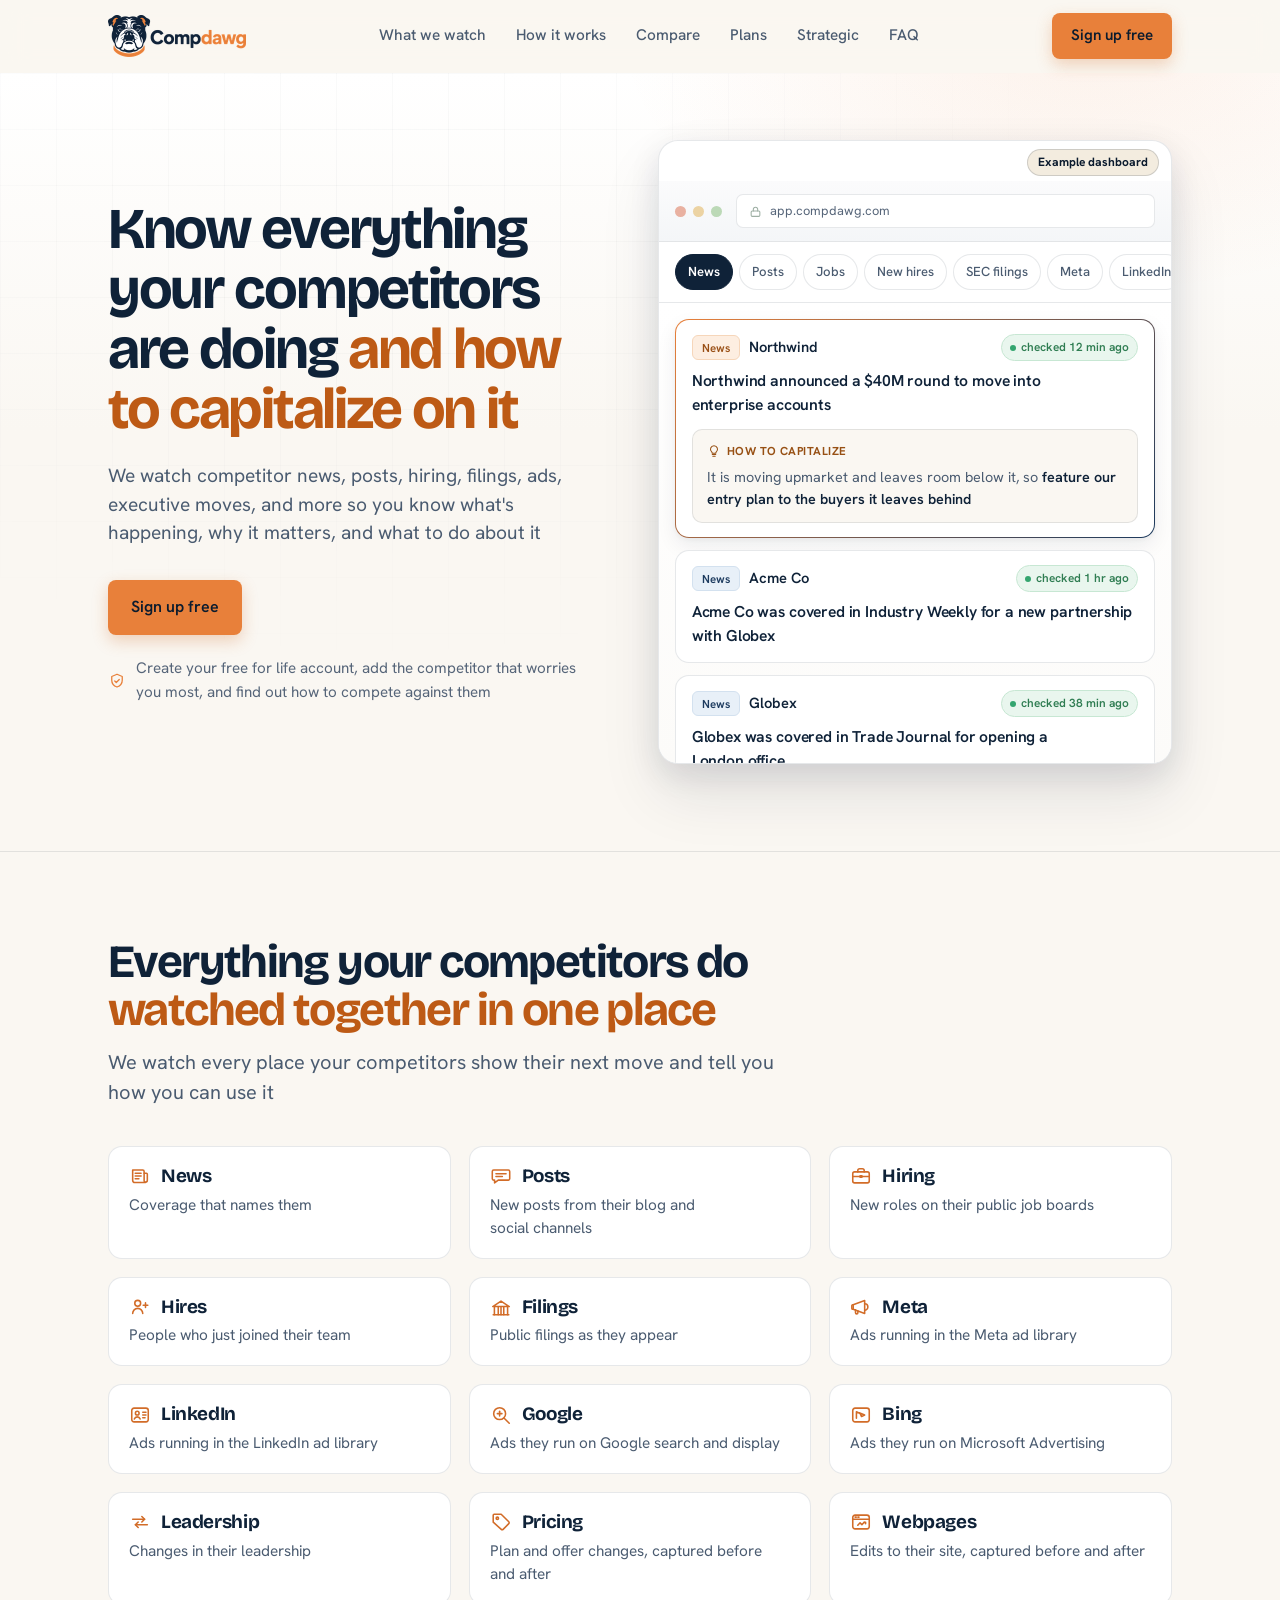
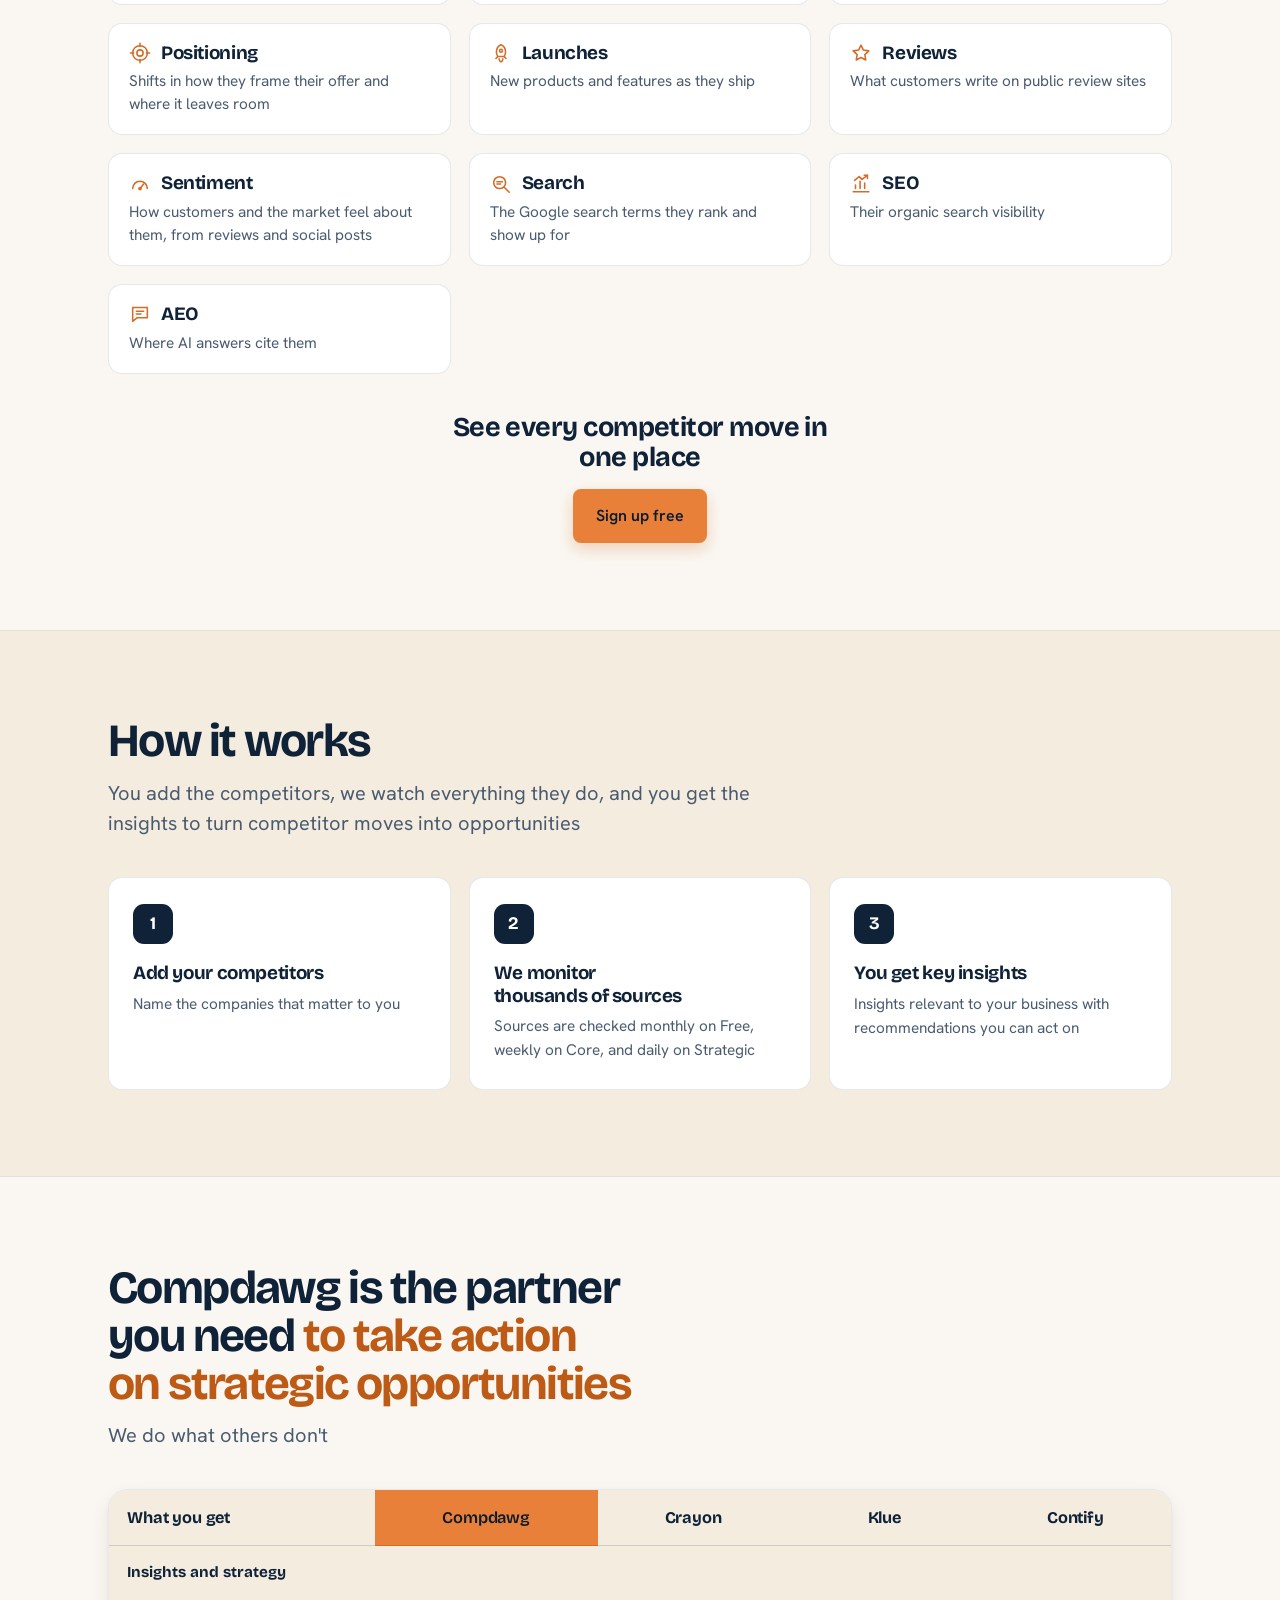
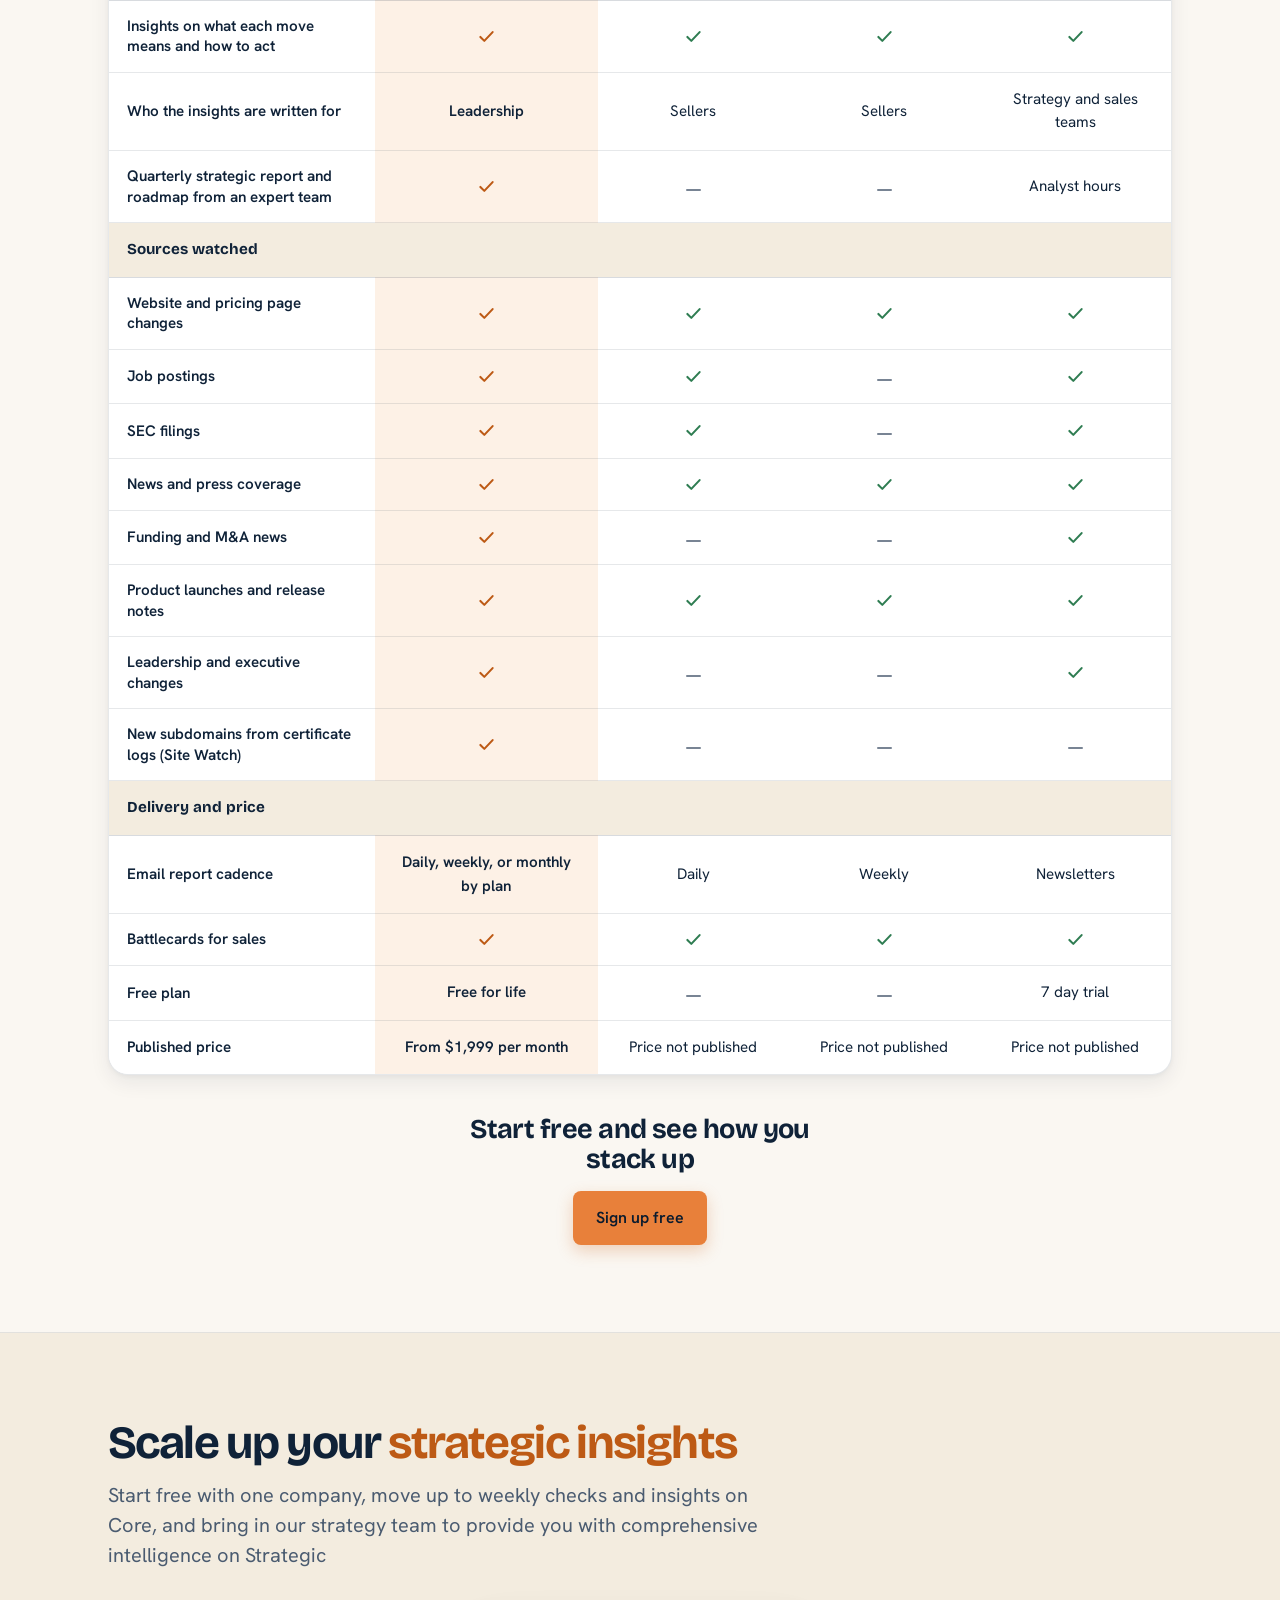
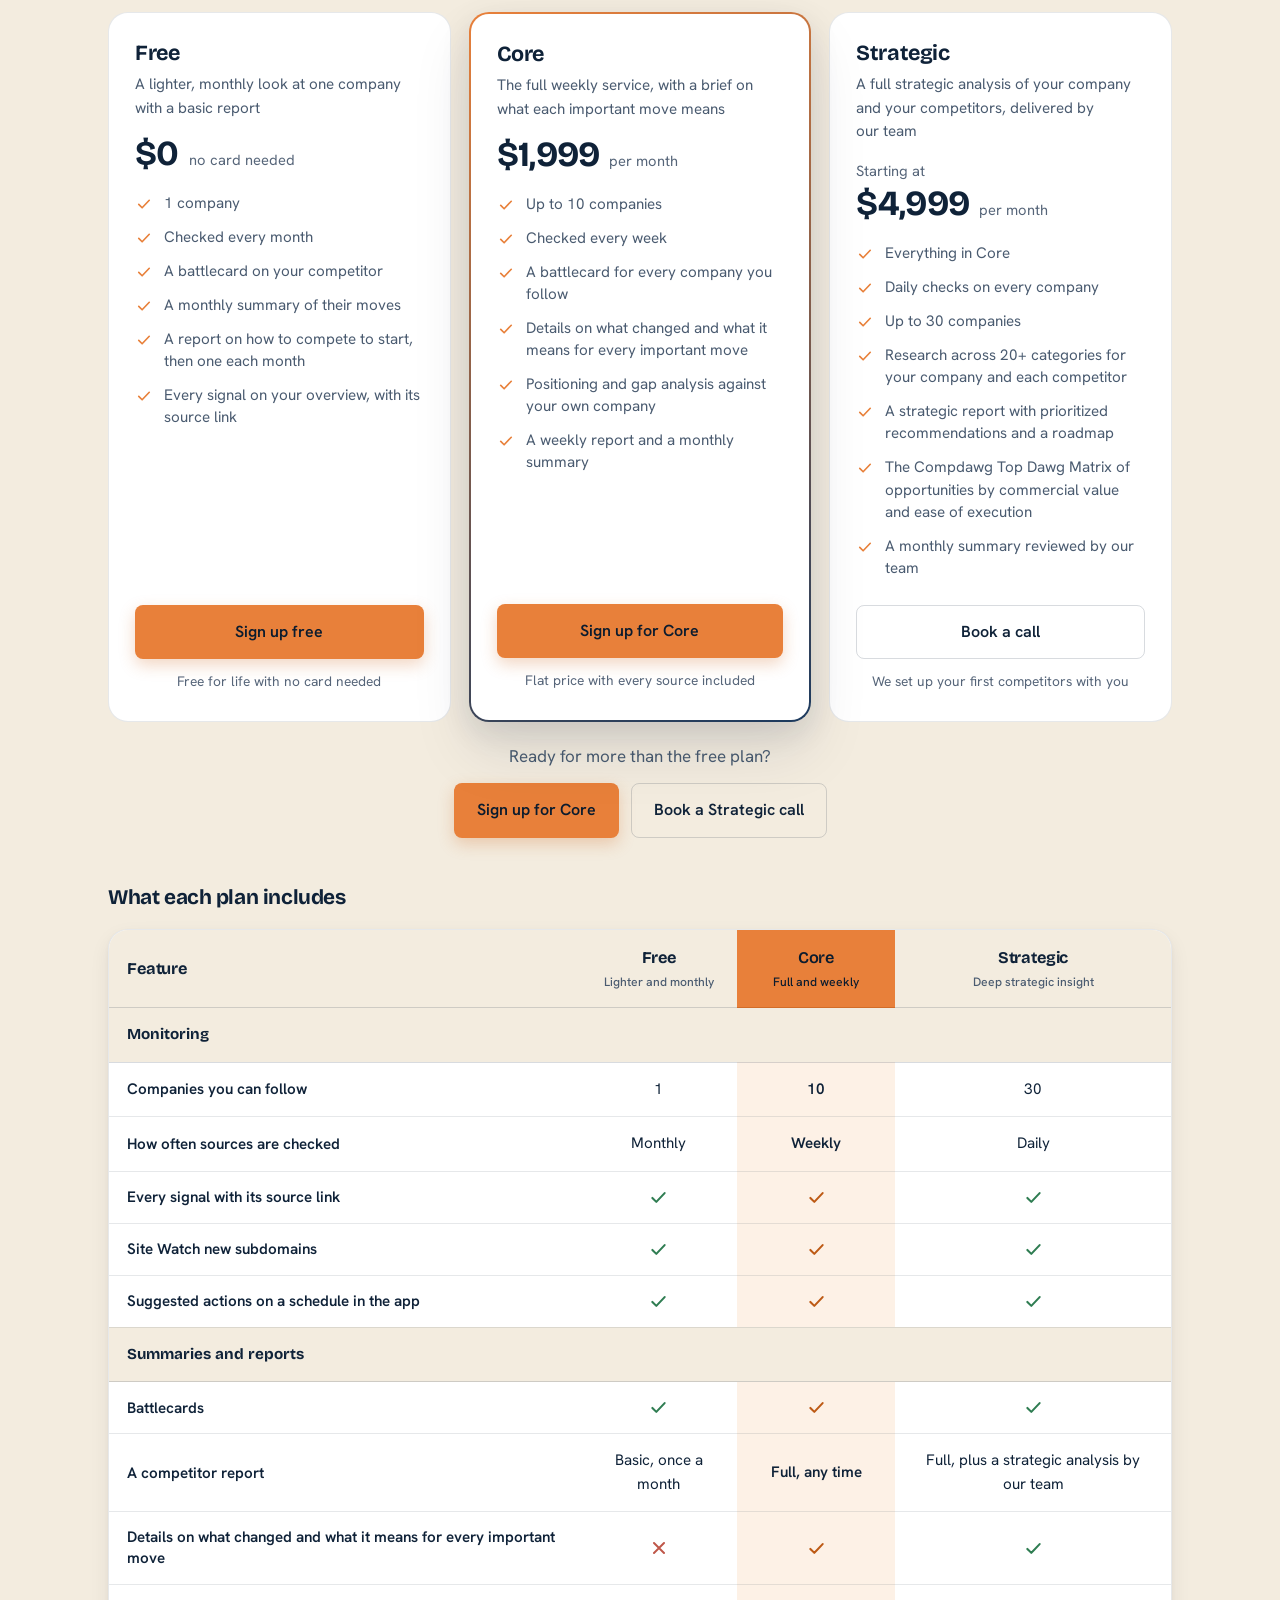
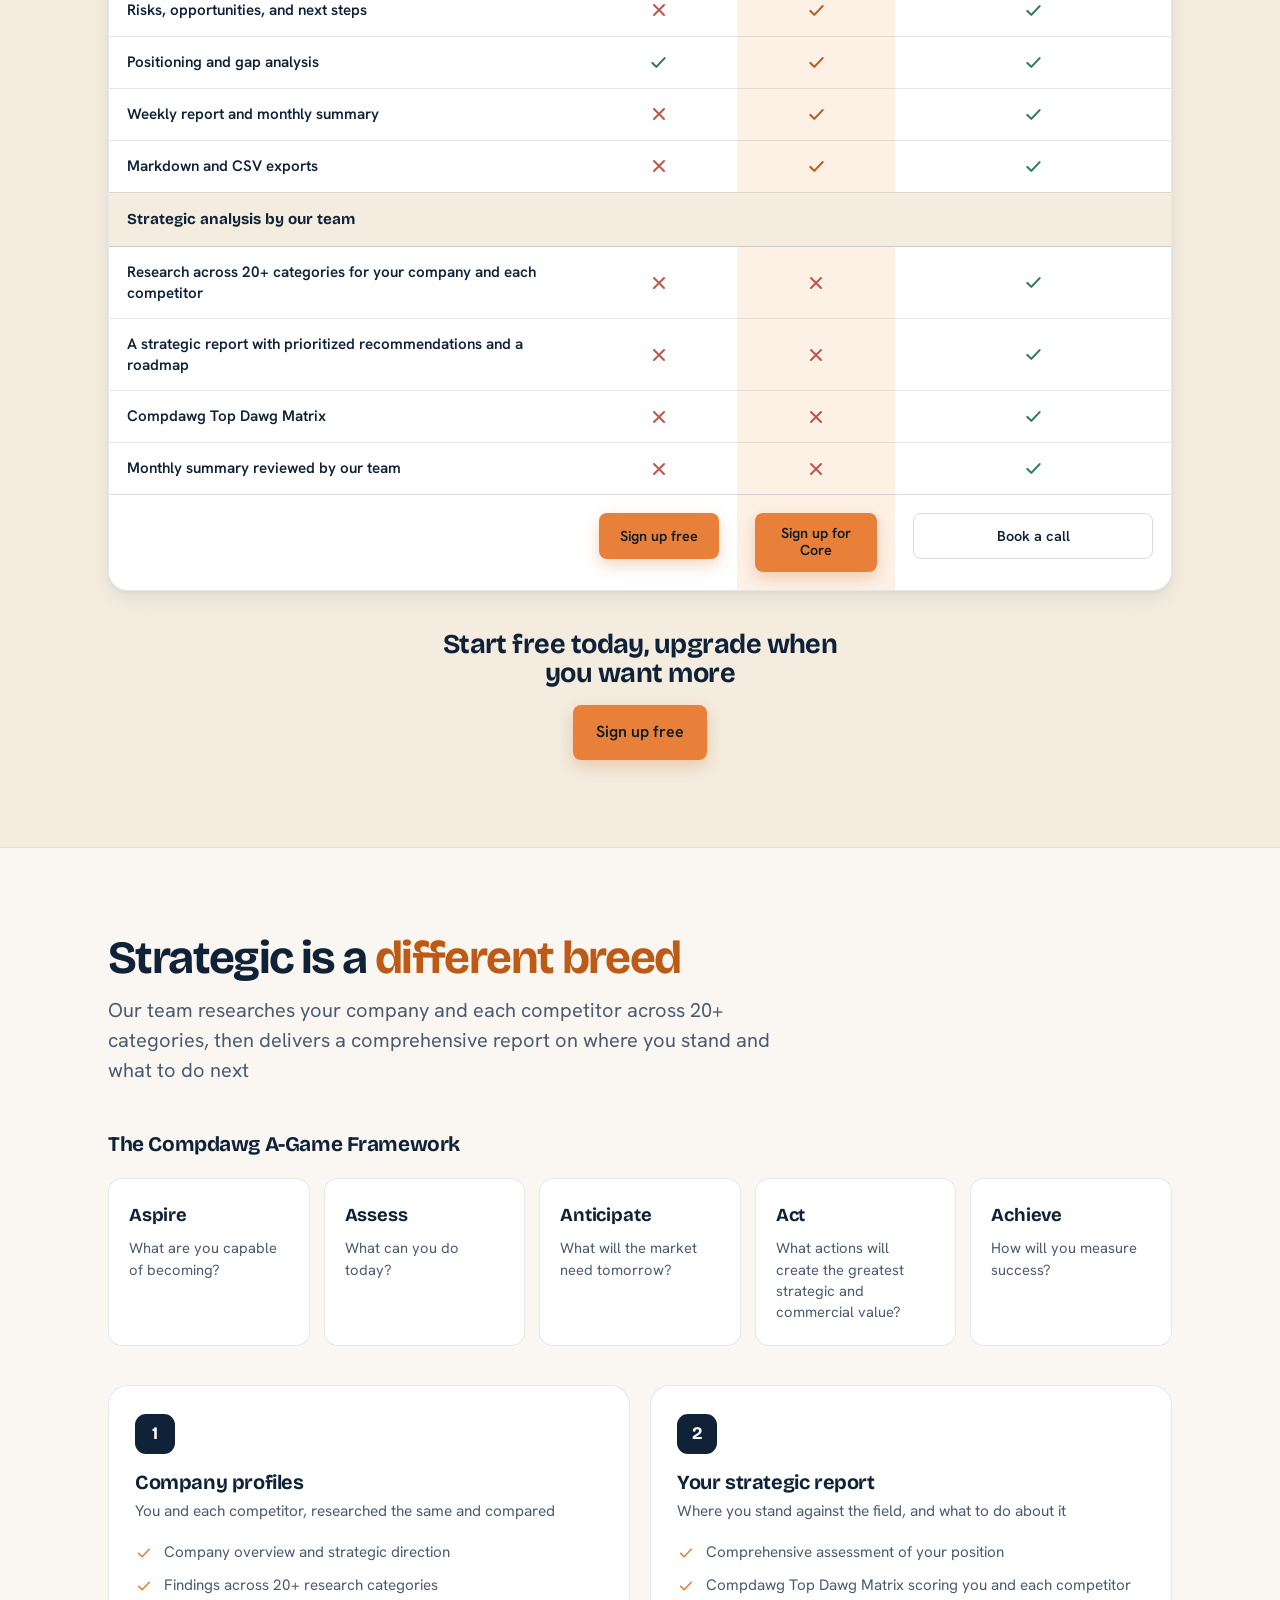
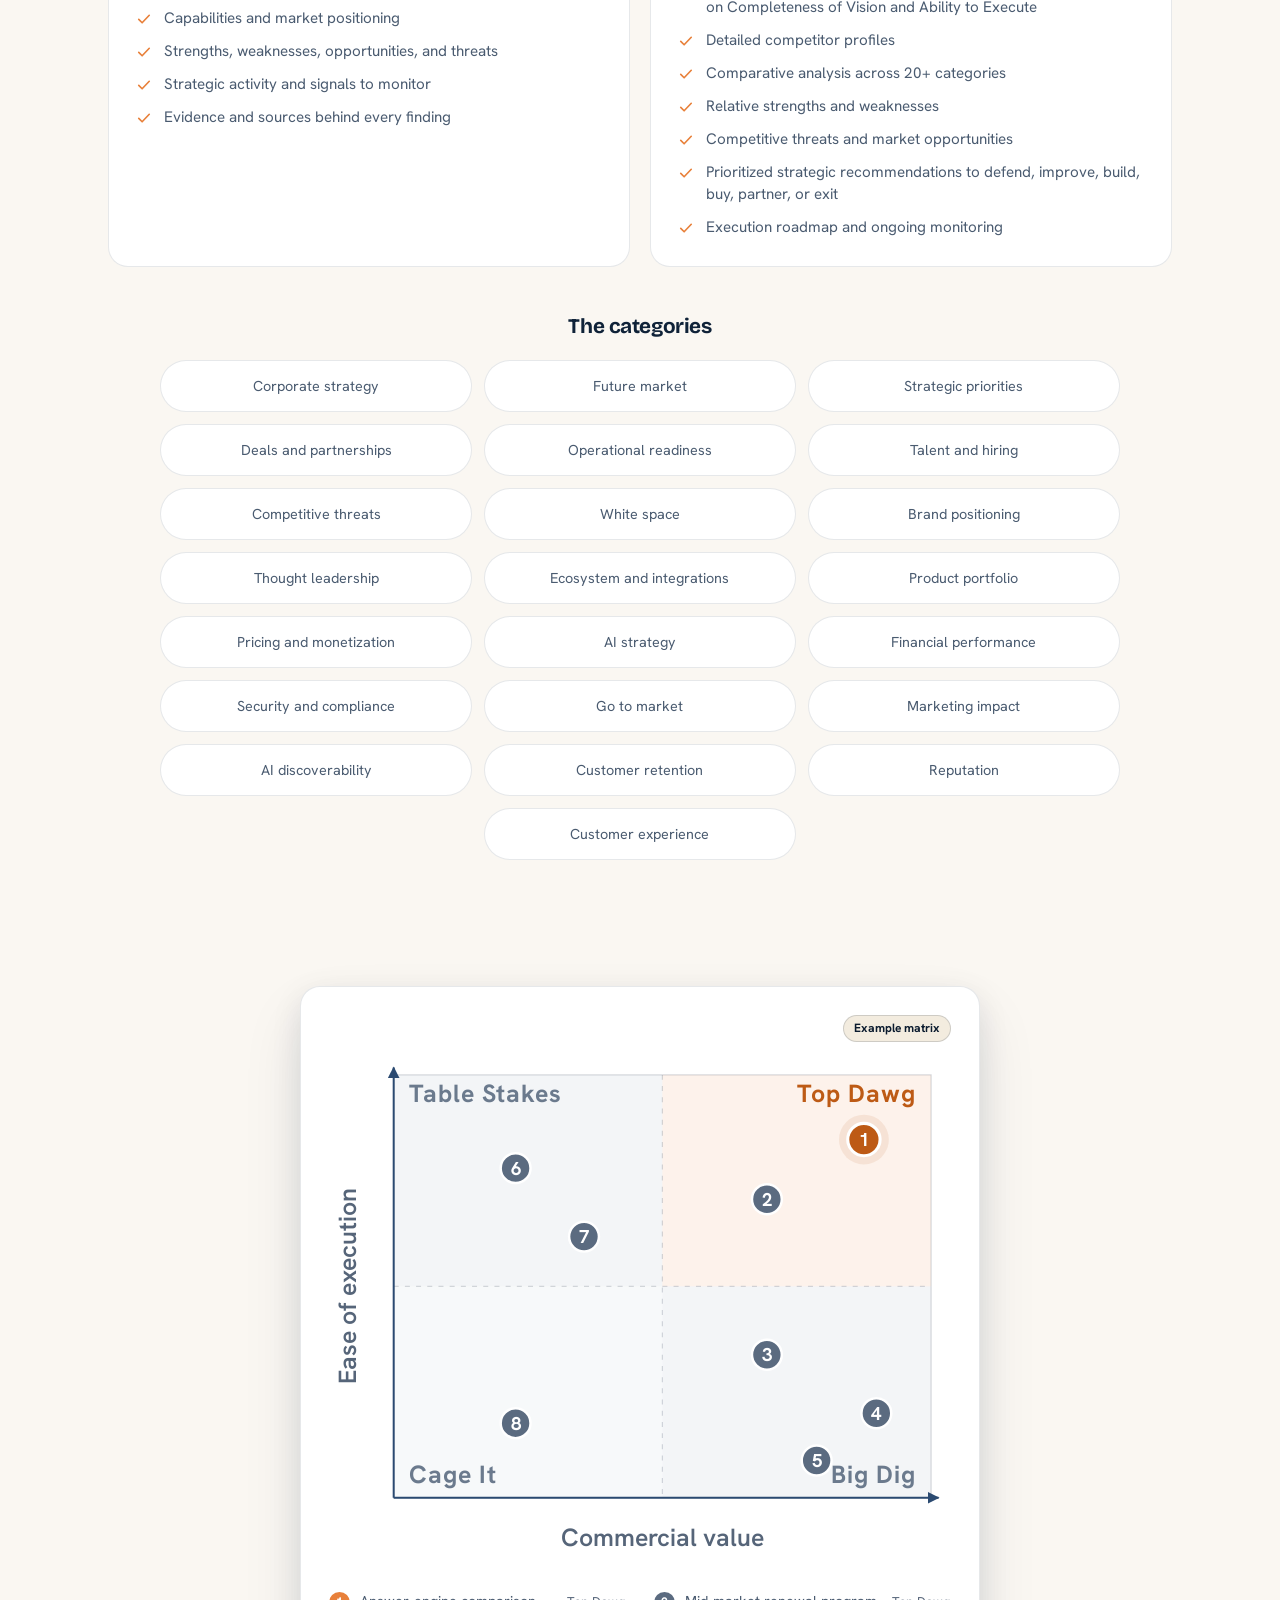
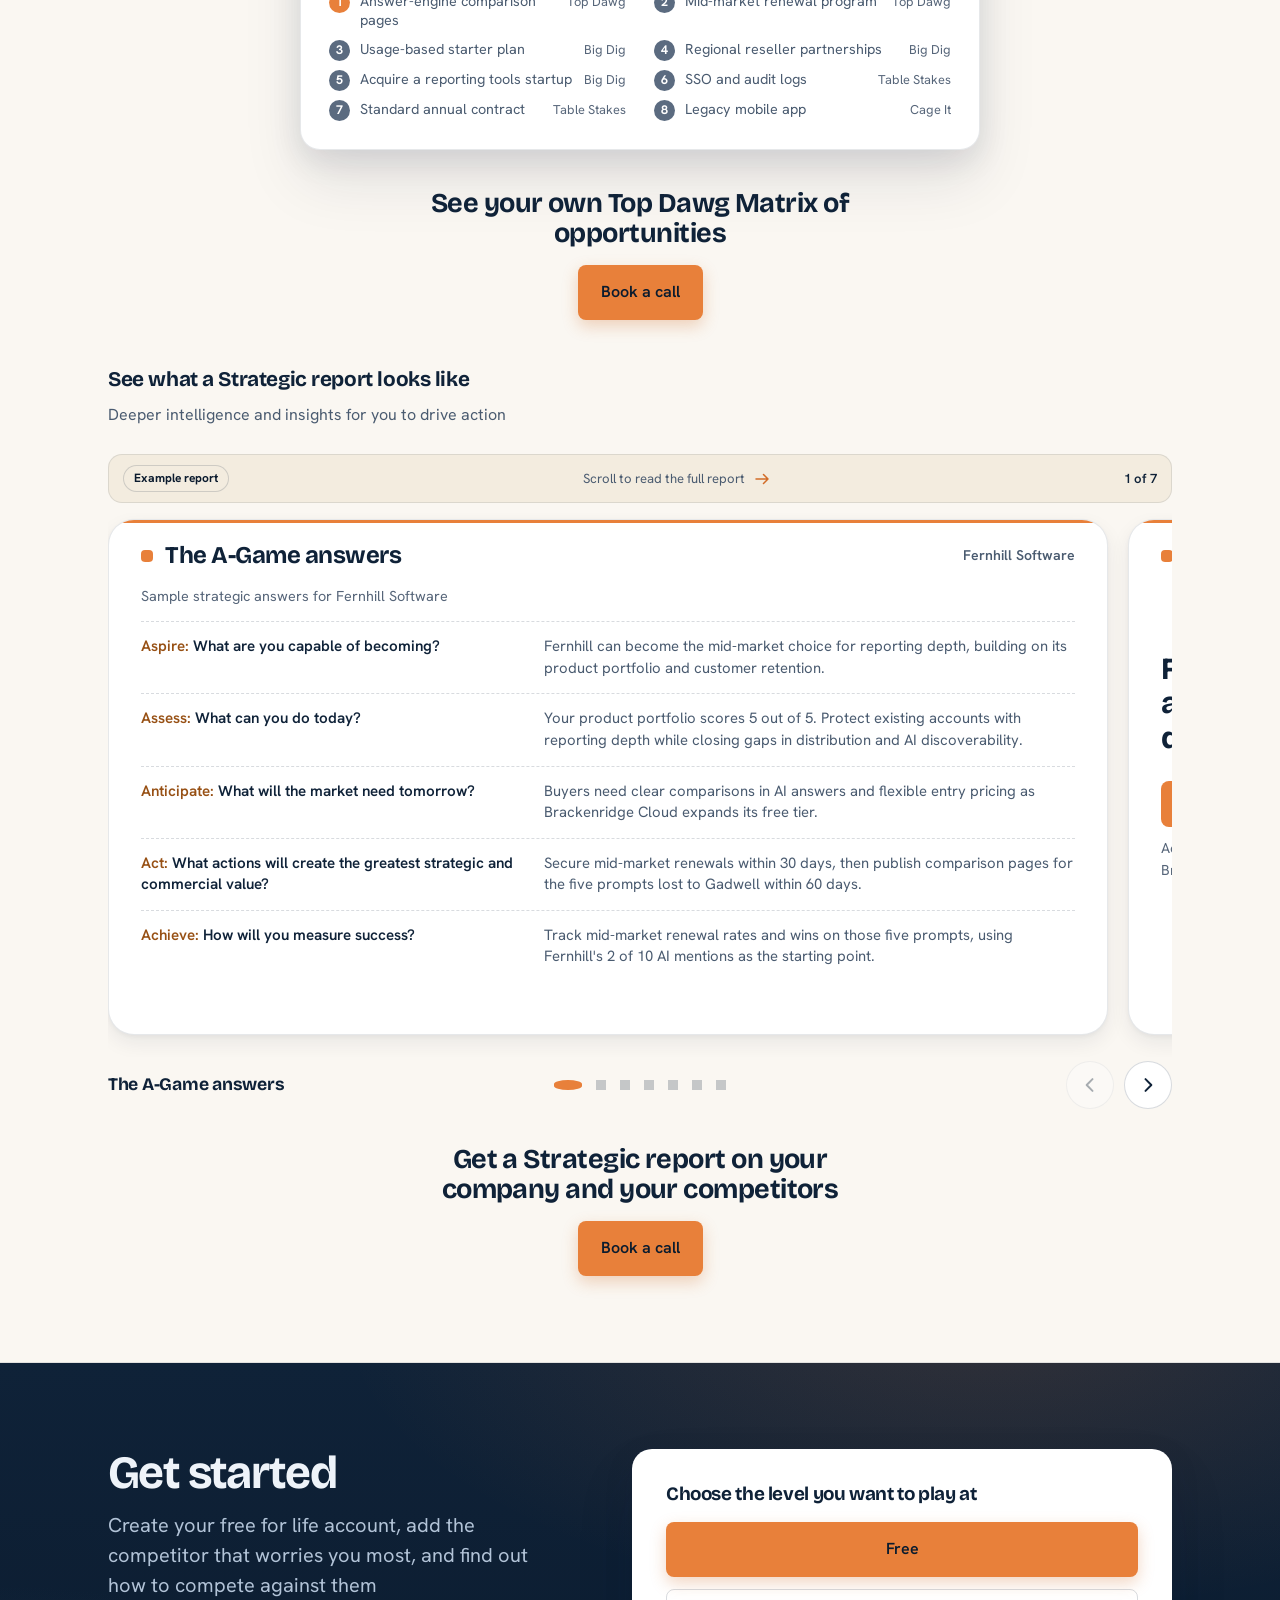
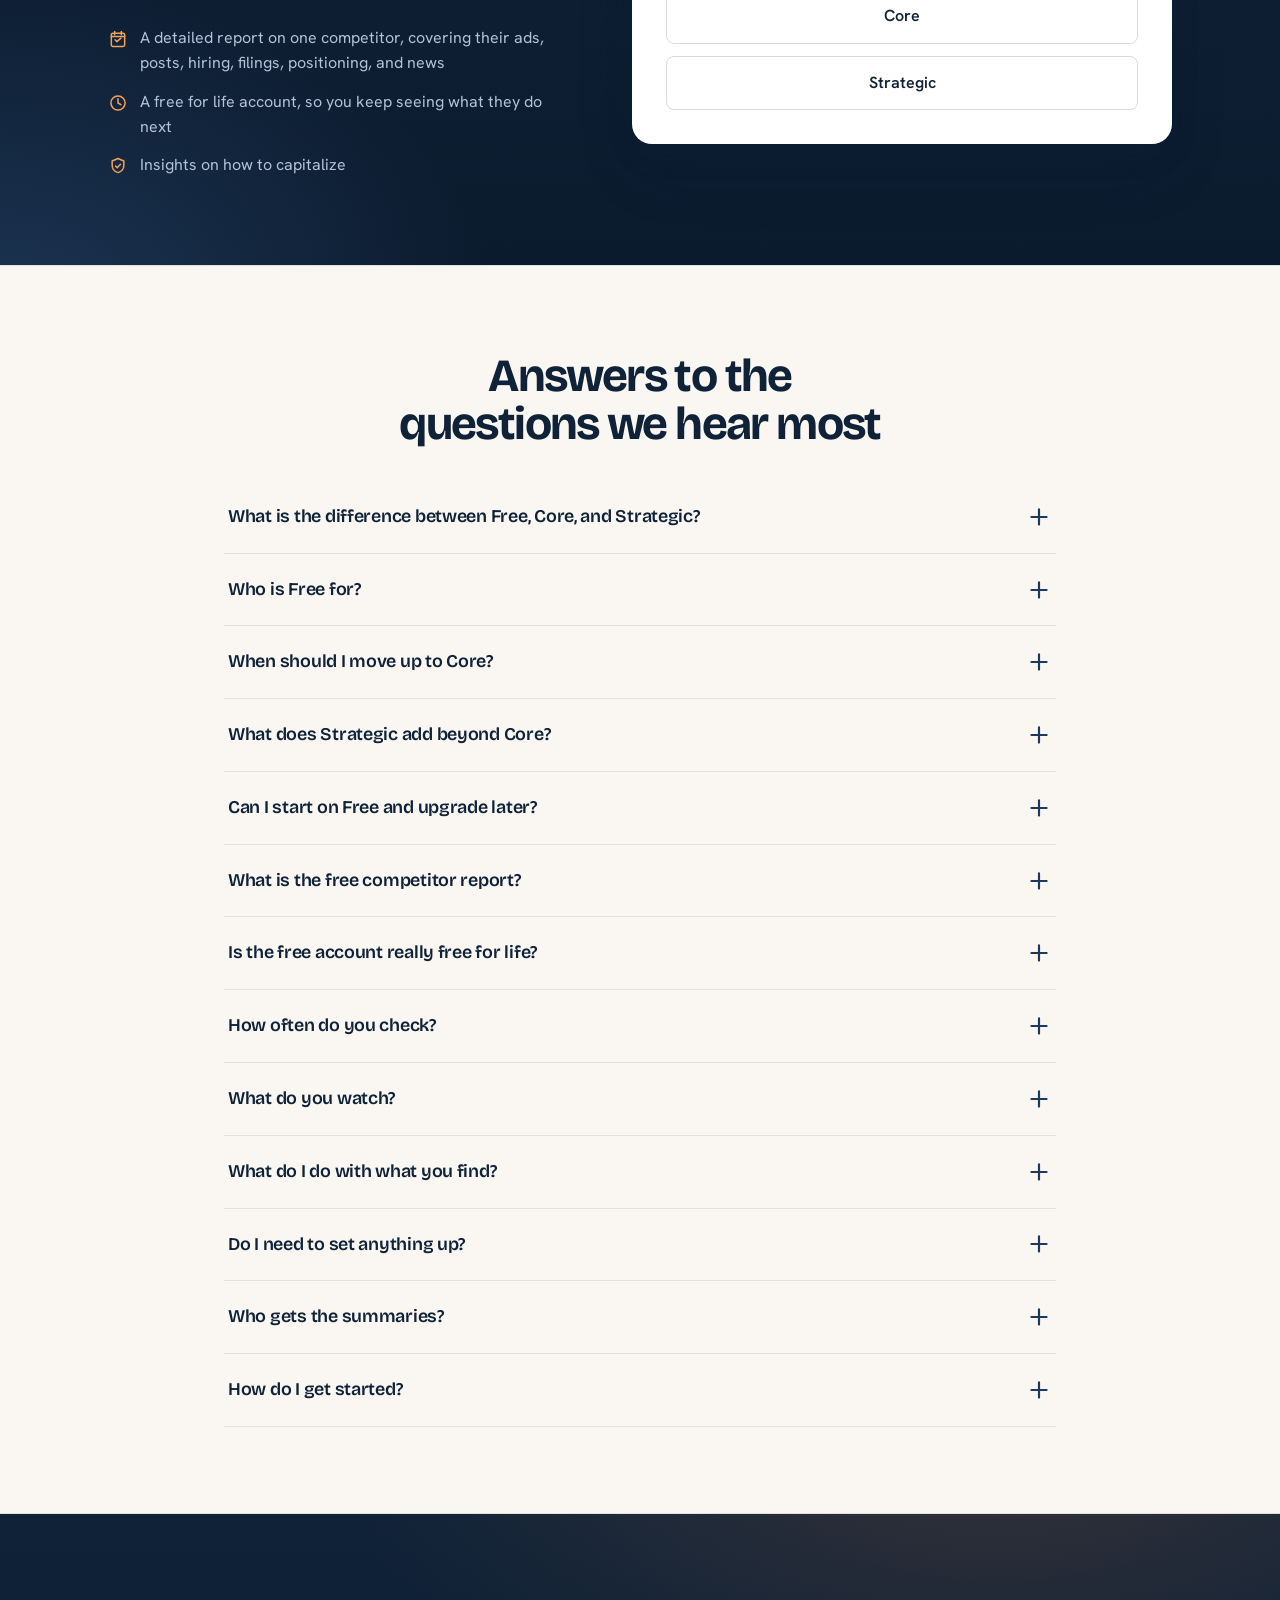
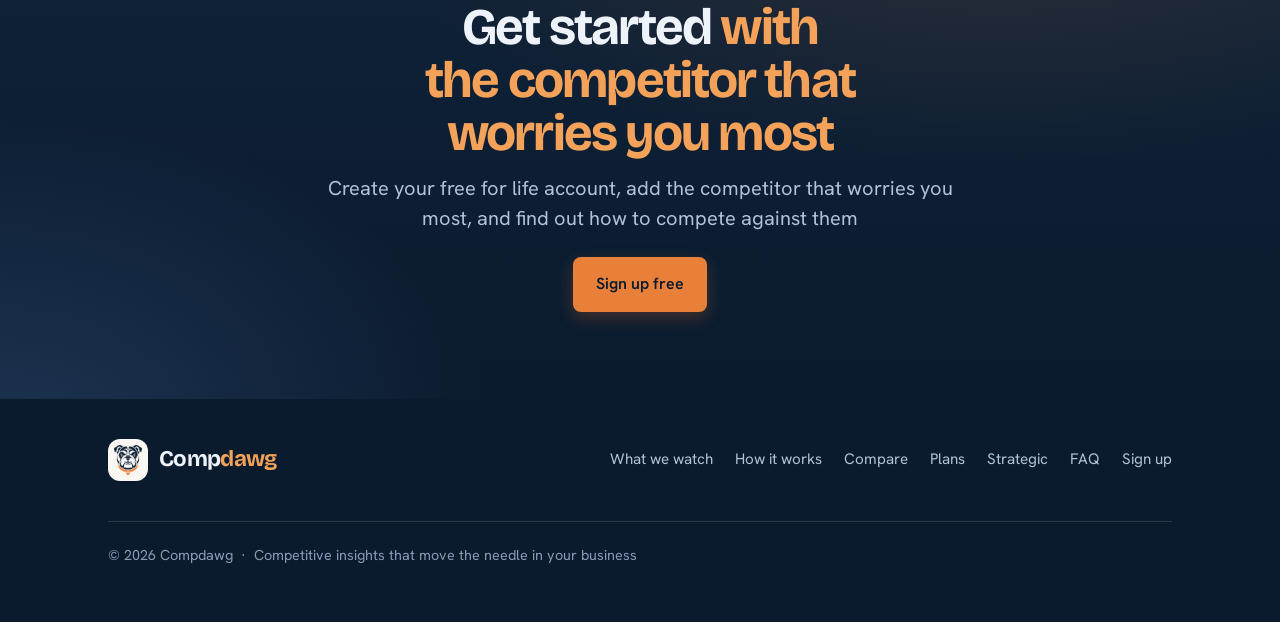
==== commit 1079edda: "landing: monthly pricing (Core $1,999, Strategic from $4,999), one-word categories, tighter spacing," ====
--- a/index.html
+++ b/index.html
@@ -11,7 +11,7 @@
 <!-- Open Graph / Twitter -->
 <meta property="og:title" content="Compdawg: competitor intelligence for leadership, checked on your plan’s schedule">
 <meta property="og:description" content="We check competitor sources monthly on Free, weekly on Core, and daily on Strategic, with a free account that shows how to compete against the competitor you add">
-<meta property="og:image" content="https://compdawg.com/og.png?v=20261104r3">
+<meta property="og:image" content="https://compdawg.com/og.png?v=20261105r1">
 <meta property="og:image:width" content="1200">
 <meta property="og:image:height" content="630">
 <meta property="og:image:alt" content="Compdawg: know everything your competitors are doing and how to capitalize on it">
@@ -20,18 +20,18 @@
 <meta name="twitter:card" content="summary_large_image">
 <meta name="twitter:title" content="Compdawg: competitor intelligence for leadership, checked on your plan’s schedule">
 <meta name="twitter:description" content="We check competitor sources monthly on Free, weekly on Core, and daily on Strategic, with a free account that shows how to compete against the competitor you add">
-<meta name="twitter:image" content="https://compdawg.com/og.png?v=20261104r3">
-
-<link rel="icon" href="brand/icon-16.png?v=20261104r3" sizes="16x16" type="image/png">
-<link rel="icon" href="brand/icon-32.png?v=20261104r3" sizes="32x32" type="image/png">
-<link rel="icon" href="brand/icon-512.png?v=20261104r3" sizes="512x512" type="image/png">
-<link rel="apple-touch-icon" href="brand/icon-180.png?v=20261104r3" sizes="180x180">
+<meta name="twitter:image" content="https://compdawg.com/og.png?v=20261105r1">
+
+<link rel="icon" href="brand/icon-16.png?v=20261105r1" sizes="16x16" type="image/png">
+<link rel="icon" href="brand/icon-32.png?v=20261105r1" sizes="32x32" type="image/png">
+<link rel="icon" href="brand/icon-512.png?v=20261105r1" sizes="512x512" type="image/png">
+<link rel="apple-touch-icon" href="brand/icon-180.png?v=20261105r1" sizes="180x180">
 
 <link rel="preconnect" href="https://fonts.googleapis.com">
 <link rel="preconnect" href="https://fonts.gstatic.com" crossorigin>
 <link href="https://fonts.googleapis.com/css2?family=Bricolage+Grotesque:opsz,wght@12..96,400;12..96,500;12..96,600;12..96,700&family=Hanken+Grotesk:wght@400;500;600;700&display=swap" rel="stylesheet">
-<link rel="stylesheet" href="assets/styles.css?v=20261104r5">
-<link rel="stylesheet" href="assets/sample-report.css?v=20261104r5">
+<link rel="stylesheet" href="assets/styles.css?v=20261105r1">
+<link rel="stylesheet" href="assets/sample-report.css?v=20261105r1">
 </head>
 <body>
 <a class="skip-link" href="#main" style="position:absolute;left:16px;top:-60px;z-index:100;background:#0f2238;color:#fff;padding:10px 16px;border-radius:10px;font-weight:600;transition:top .2s" onfocus="this.style.top='16px'" onblur="this.style.top='-60px'">Skip to content</a>
@@ -40,8 +40,8 @@
 <header class="nav" id="top">
   <div class="wrap nav-inner">
     <a class="brand" href="#top" aria-label="Compdawg home">
-      <img class="logo-default" src="brand/logo-lockup-sm-t.png?v=20261104r3" alt="Compdawg" width="138" height="42">
-      <img class="logo-light" src="brand/logo-lockup-light-sm.png?v=20261104r3" alt="" aria-hidden="true" width="138" height="42">
+      <img class="logo-default" src="brand/logo-lockup-sm-t.png?v=20261105r1" alt="Compdawg" width="138" height="42">
+      <img class="logo-light" src="brand/logo-lockup-light-sm.png?v=20261105r1" alt="" aria-hidden="true" width="138" height="42">
     </a>
     <nav class="nav-links" aria-label="Primary">
       <a class="navlink" href="#watch">What we watch</a>
@@ -87,8 +87,8 @@
       </div>
 
       <!-- ---- Product visual: CSS/HTML mockup (not an image) ---- -->
-      <div class="mock" data-reveal style="--reveal-delay:140ms" role="img" aria-label="Example feed in the Compdawg app: a strip of competitor source tabs above competitor moves, including a How to capitalize brief">
-        <span class="example-badge mock-example">Example feed</span>
+      <div class="mock" data-reveal style="--reveal-delay:140ms" role="img" aria-label="Example dashboard in the Compdawg app: a strip of competitor source tabs above competitor moves, including a How to capitalize brief">
+        <span class="example-badge mock-example">Example dashboard</span>
         <div class="mock-chrome">
           <span class="mock-dots" aria-hidden="true"><i></i><i></i><i></i></span>
           <span class="mock-url">
@@ -175,22 +175,22 @@
       </div>
       <div class="card" data-reveal style="--reveal-delay:40ms">
         <span class="ico"><svg width="22" height="22" viewBox="0 0 24 24" fill="none" stroke="currentColor" stroke-width="1.7" stroke-linecap="round" stroke-linejoin="round"><path d="M4 5.5h16a1.5 1.5 0 0 1 1.5 1.5v8a1.5 1.5 0 0 1-1.5 1.5H9l-4 3v-3H4A1.5 1.5 0 0 1 2.5 15V7A1.5 1.5 0 0 1 4 5.5z"/><path d="M6.5 9.5h11"/><path d="M6.5 12.5h7"/></svg></span>
-        <h3>Company posts</h3>
+        <h3>Posts</h3>
         <p>New posts from their blog and social channels</p>
       </div>
       <div class="card" data-reveal style="--reveal-delay:80ms">
         <span class="ico"><svg width="22" height="22" viewBox="0 0 24 24" fill="none" stroke="currentColor" stroke-width="1.7" stroke-linecap="round" stroke-linejoin="round"><rect x="3" y="7.5" width="18" height="12" rx="2"/><path d="M8.5 7.5V6a2 2 0 0 1 2-2h3a2 2 0 0 1 2 2v1.5"/><path d="M3 12.5h18"/><path d="M11 11.8h2v1.6h-2z"/></svg></span>
-        <h3>Job postings</h3>
+        <h3>Hiring</h3>
         <p>New roles on their public job boards</p>
       </div>
       <div class="card" data-reveal>
         <span class="ico"><svg width="22" height="22" viewBox="0 0 24 24" fill="none" stroke="currentColor" stroke-width="1.7" stroke-linecap="round" stroke-linejoin="round"><circle cx="9.5" cy="8" r="3.2"/><path d="M4 19a5.5 5.5 0 0 1 11 0"/><path d="M18 7.5v5"/><path d="M15.5 10h5"/></svg></span>
-        <h3>New hires</h3>
+        <h3>Hires</h3>
         <p>People who just joined their team</p>
       </div>
       <div class="card" data-reveal style="--reveal-delay:40ms">
         <span class="ico"><svg width="22" height="22" viewBox="0 0 24 24" fill="none" stroke="currentColor" stroke-width="1.7" stroke-linecap="round" stroke-linejoin="round"><path d="M3.5 20.5h17"/><path d="M4.8 20.5v-8.5"/><path d="M9 20.5v-8.5"/><path d="M15 20.5v-8.5"/><path d="M19.2 20.5v-8.5"/><path d="M12 20.5v-8.5"/><path d="M3 11.5l9-6 9 6z"/></svg></span>
-        <h3>SEC filings</h3>
+        <h3>Filings</h3>
         <p>Public filings as they appear</p>
       </div>
       <div class="card" data-reveal style="--reveal-delay:80ms">
@@ -215,27 +215,27 @@
       </div>
       <div class="card" data-reveal>
         <span class="ico"><svg width="22" height="22" viewBox="0 0 24 24" fill="none" stroke="currentColor" stroke-width="1.7" stroke-linecap="round" stroke-linejoin="round"><path d="M4 9h13"/><path d="M14 6l3 3-3 3"/><path d="M20 15H7"/><path d="M10 18l-3-3 3-3"/></svg></span>
-        <h3>Executive changes</h3>
+        <h3>Leadership</h3>
         <p>Changes in their leadership</p>
       </div>
       <div class="card" data-reveal style="--reveal-delay:40ms">
         <span class="ico"><svg width="22" height="22" viewBox="0 0 24 24" fill="none" stroke="currentColor" stroke-width="1.7" stroke-linecap="round" stroke-linejoin="round"><path d="M3.5 12.2V4.5a1 1 0 0 1 1-1h7.7l8.3 8.3a1.4 1.4 0 0 1 0 2l-6.2 6.2a1.4 1.4 0 0 1-2 0z"/><circle cx="8" cy="8" r="1.3"/></svg></span>
-        <h3>Pricing page</h3>
+        <h3>Pricing</h3>
         <p>Plan and offer changes, captured before and after</p>
       </div>
       <div class="card" data-reveal style="--reveal-delay:80ms">
         <span class="ico"><svg width="22" height="22" viewBox="0 0 24 24" fill="none" stroke="currentColor" stroke-width="1.7" stroke-linecap="round" stroke-linejoin="round"><rect x="3" y="4.5" width="18" height="15" rx="2.5"/><path d="M3 9h18"/><path d="M5.6 6.7h1.2"/><path d="M8.6 6.7h1.2"/><path d="M8.5 15.5l2.5-2.6 2 2 2.5-2.6"/><path d="M15.5 12.4h1.5v1.5"/></svg></span>
-        <h3>Website changes</h3>
+        <h3>Webpages</h3>
         <p>Edits to their site, captured before and after</p>
       </div>
       <div class="card" data-reveal>
         <span class="ico"><svg width="22" height="22" viewBox="0 0 24 24" fill="none" stroke="currentColor" stroke-width="1.7" stroke-linecap="round" stroke-linejoin="round"><circle cx="12" cy="12" r="8"/><circle cx="12" cy="12" r="3.4"/><path d="M12 1.5V5"/><path d="M12 19v3.5"/><path d="M1.5 12H5"/><path d="M19 12h3.5"/></svg></span>
-        <h3>Positioning and gaps</h3>
+        <h3>Positioning</h3>
         <p>Shifts in how they frame their offer and where it leaves room</p>
       </div>
       <div class="card" data-reveal style="--reveal-delay:40ms">
         <span class="ico"><svg width="22" height="22" viewBox="0 0 24 24" fill="none" stroke="currentColor" stroke-width="1.7" stroke-linecap="round" stroke-linejoin="round"><path d="M12 3c3 1.3 5 4.3 5 8 0 2-.7 3.6-1.5 4.8H8.5C7.7 14.6 7 13 7 11c0-3.7 2-6.7 5-8z"/><circle cx="12" cy="9.5" r="1.6"/><path d="M8.5 15.8l-2 2.2M15.5 15.8l2 2.2"/><path d="M10 18.3c0 1.6 1 3.2 2 3.2s2-1.6 2-3.2"/></svg></span>
-        <h3>Product launches</h3>
+        <h3>Launches</h3>
         <p>New products and features as they ship</p>
       </div>
       <div class="card" data-reveal style="--reveal-delay:80ms">
@@ -250,7 +250,7 @@
       </div>
       <div class="card" data-reveal style="--reveal-delay:40ms">
         <span class="ico"><svg width="22" height="22" viewBox="0 0 24 24" fill="none" stroke="currentColor" stroke-width="1.7" stroke-linecap="round" stroke-linejoin="round"><circle cx="10.5" cy="10.5" r="6.5"/><path d="M15.5 15.5L21 21"/><path d="M7.5 9.5h6"/><path d="M7.5 12h4"/></svg></span>
-        <h3>Search terms</h3>
+        <h3>Search</h3>
         <p>The Google search terms they rank and show up for</p>
       </div>
       <div class="card" data-reveal style="--reveal-delay:80ms">
@@ -351,19 +351,8 @@
       <div class="step" data-reveal style="--reveal-delay:160ms">
         <span class="num">3</span>
         <h3>You get key insights</h3>
-        <p>Updates relevant to your business, insights you can act on, and editable, printable battlecards with evidence links</p>
-      </div>
-    </div>
-
-    <div class="receives" data-reveal>
-      <span class="label">What you receive</span>
-      <ul>
-        <li><svg aria-hidden="true" focusable="false" width="16" height="16" viewBox="0 0 24 24" fill="none" stroke="currentColor" stroke-width="2.2" stroke-linecap="round" stroke-linejoin="round"><path d="M5 12.5l4.5 4.5L19 7"/></svg>Briefs on how to capitalize</li>
-        <li><svg aria-hidden="true" focusable="false" width="16" height="16" viewBox="0 0 24 24" fill="none" stroke="currentColor" stroke-width="2.2" stroke-linecap="round" stroke-linejoin="round"><path d="M5 12.5l4.5 4.5L19 7"/></svg>Suggested actions</li>
-        <li><svg aria-hidden="true" focusable="false" width="16" height="16" viewBox="0 0 24 24" fill="none" stroke="currentColor" stroke-width="2.2" stroke-linecap="round" stroke-linejoin="round"><path d="M5 12.5l4.5 4.5L19 7"/></svg>Timely updates</li>
-        <li><svg aria-hidden="true" focusable="false" width="16" height="16" viewBox="0 0 24 24" fill="none" stroke="currentColor" stroke-width="2.2" stroke-linecap="round" stroke-linejoin="round"><path d="M5 12.5l4.5 4.5L19 7"/></svg>A monthly summary</li>
-        <li><svg aria-hidden="true" focusable="false" width="16" height="16" viewBox="0 0 24 24" fill="none" stroke="currentColor" stroke-width="2.2" stroke-linecap="round" stroke-linejoin="round"><path d="M5 12.5l4.5 4.5L19 7"/></svg>Battlecards</li>
-      </ul>
+        <p>Insights relevant to your business with recommendations you can act on</p>
+      </div>
     </div>
   </div>
 </section>
@@ -379,7 +368,14 @@
     <p class="compare-swipe">Swipe to compare<svg aria-hidden="true" focusable="false" width="18" height="18" viewBox="0 0 24 24" fill="none" stroke="currentColor" stroke-width="2" stroke-linecap="round" stroke-linejoin="round"><path d="M4 12h16M14 6l6 6-6 6"/></svg></p>
     <div class="compare-shell">
     <div class="compare-wrap" data-reveal role="region" aria-label="Compdawg compared with Crayon, Klue, and Contify, scroll sideways to see every column" tabindex="0">
-      <table class="compare">
+      <table class="compare products-compare">
+        <colgroup>
+          <col class="product-feature">
+          <col class="product-dawg">
+          <col class="product-rival">
+          <col class="product-rival">
+          <col class="product-rival">
+        </colgroup>
         <caption class="visually-hidden">Compdawg compared with Crayon, Klue, and Contify across insights, strategic planning, the sources each watches, email cadence, battlecards, free plan, and published price</caption>
         <thead>
           <tr>
@@ -479,8 +475,8 @@
             <td>Newsletters</td>
           </tr>
           <tr>
-            <th scope="row">Battlecards for sellers</th>
-            <td class="col-dawg"><span class="dash" aria-hidden="true"></span><span class="visually-hidden">No</span></td>
+            <th scope="row">Battlecards for sales</th>
+            <td class="col-dawg"><svg class="ck" width="21" height="21" viewBox="0 0 24 24" fill="none" stroke="currentColor" stroke-width="2.4" stroke-linecap="round" stroke-linejoin="round" aria-hidden="true"><path d="M5 12.5l4.5 4.5L19 7"/></svg><span class="visually-hidden">Yes</span></td>
             <td><svg class="ck" width="21" height="21" viewBox="0 0 24 24" fill="none" stroke="currentColor" stroke-width="2.4" stroke-linecap="round" stroke-linejoin="round" aria-hidden="true"><path d="M5 12.5l4.5 4.5L19 7"/></svg><span class="visually-hidden">Yes</span></td>
             <td><svg class="ck" width="21" height="21" viewBox="0 0 24 24" fill="none" stroke="currentColor" stroke-width="2.4" stroke-linecap="round" stroke-linejoin="round" aria-hidden="true"><path d="M5 12.5l4.5 4.5L19 7"/></svg><span class="visually-hidden">Yes</span></td>
             <td><svg class="ck" width="21" height="21" viewBox="0 0 24 24" fill="none" stroke="currentColor" stroke-width="2.4" stroke-linecap="round" stroke-linejoin="round" aria-hidden="true"><path d="M5 12.5l4.5 4.5L19 7"/></svg><span class="visually-hidden">Yes</span></td>
@@ -494,10 +490,10 @@
           </tr>
           <tr>
             <th scope="row">Published price</th>
-            <td class="col-dawg">From $2,997 a quarter</td>
-            <td>Quote only</td>
-            <td>Quote only</td>
-            <td>Quote only</td>
+            <td class="col-dawg">From $1,999 per month</td>
+            <td>Price not published</td>
+            <td>Price not published</td>
+            <td>Price not published</td>
           </tr>
         </tbody>
       </table>
@@ -516,7 +512,7 @@
   <div class="wrap">
     <div class="section-head" data-reveal>
       <h2>Scale up your <span style="color:#bd5a15">strategic insights</span></h2>
-      <p class="lead">Start free with one company, move up to weekly checks and insights on Core, and bring in our strategy team to provide you with comprehensive market data on Strategic</p>
+      <p class="lead">Start free with one company, move up to weekly checks and insights on Core, and bring in our strategy team to provide you with comprehensive intelligence on Strategic</p>
     </div>
 
     <div class="grid cols-3 plans">
@@ -543,14 +539,14 @@
       <article class="plan feature" data-reveal style="--reveal-delay:80ms">
         <h3>Core</h3>
         <p class="plan-sub">The full weekly service, with a brief on what each important move means</p>
-        <p class="plan-price"><b>$2,997</b><span>a quarter</span></p>
+        <p class="plan-price"><b>$1,999</b><span>per month</span></p>
         <ul class="plan-list">
           <li><svg aria-hidden="true" focusable="false" width="18" height="18" viewBox="0 0 24 24" fill="none" stroke="currentColor" stroke-width="2.2" stroke-linecap="round" stroke-linejoin="round"><path d="M5 12.5l4.5 4.5L19 7"/></svg>Up to 10 companies</li>
           <li><svg aria-hidden="true" focusable="false" width="18" height="18" viewBox="0 0 24 24" fill="none" stroke="currentColor" stroke-width="2.2" stroke-linecap="round" stroke-linejoin="round"><path d="M5 12.5l4.5 4.5L19 7"/></svg>Checked every week</li>
           <li><svg aria-hidden="true" focusable="false" width="18" height="18" viewBox="0 0 24 24" fill="none" stroke="currentColor" stroke-width="2.2" stroke-linecap="round" stroke-linejoin="round"><path d="M5 12.5l4.5 4.5L19 7"/></svg>A battlecard for every company you follow</li>
-          <li><svg aria-hidden="true" focusable="false" width="18" height="18" viewBox="0 0 24 24" fill="none" stroke="currentColor" stroke-width="2.2" stroke-linecap="round" stroke-linejoin="round"><path d="M5 12.5l4.5 4.5L19 7"/></svg><span><b>A brief on what changed and what it means</b> for every important move</span></li>
+          <li><svg aria-hidden="true" focusable="false" width="18" height="18" viewBox="0 0 24 24" fill="none" stroke="currentColor" stroke-width="2.2" stroke-linecap="round" stroke-linejoin="round"><path d="M5 12.5l4.5 4.5L19 7"/></svg><span>Details on what changed and what it means for every important move</span></li>
           <li><svg aria-hidden="true" focusable="false" width="18" height="18" viewBox="0 0 24 24" fill="none" stroke="currentColor" stroke-width="2.2" stroke-linecap="round" stroke-linejoin="round"><path d="M5 12.5l4.5 4.5L19 7"/></svg>Positioning and gap analysis against your own company</li>
-          <li><svg aria-hidden="true" focusable="false" width="18" height="18" viewBox="0 0 24 24" fill="none" stroke="currentColor" stroke-width="2.2" stroke-linecap="round" stroke-linejoin="round"><path d="M5 12.5l4.5 4.5L19 7"/></svg>A weekly report and a monthly summary by email</li>
+          <li><svg aria-hidden="true" focusable="false" width="18" height="18" viewBox="0 0 24 24" fill="none" stroke="currentColor" stroke-width="2.2" stroke-linecap="round" stroke-linejoin="round"><path d="M5 12.5l4.5 4.5L19 7"/></svg>A weekly report and a monthly summary</li>
         </ul>
         <div class="plan-foot">
           <a class="btn btn-primary" href="https://app.compdawg.com/signup">Sign up for Core</a>
@@ -562,7 +558,7 @@
       <article class="plan" data-reveal style="--reveal-delay:160ms">
         <h3>Strategic</h3>
         <p class="plan-sub">A full strategic analysis of your company and your competitors, delivered by our team</p>
-        <p class="plan-price"><b>$7,497</b><span>a quarter</span></p>
+        <p class="plan-price"><span class="plan-price-prefix">Starting at</span><b>$4,999</b><span>per month</span></p>
         <ul class="plan-list">
           <li><svg aria-hidden="true" focusable="false" width="18" height="18" viewBox="0 0 24 24" fill="none" stroke="currentColor" stroke-width="2.2" stroke-linecap="round" stroke-linejoin="round"><path d="M5 12.5l4.5 4.5L19 7"/></svg>Everything in Core</li>
           <li><svg aria-hidden="true" focusable="false" width="18" height="18" viewBox="0 0 24 24" fill="none" stroke="currentColor" stroke-width="2.2" stroke-linecap="round" stroke-linejoin="round"><path d="M5 12.5l4.5 4.5L19 7"/></svg>Daily checks on every company</li>
@@ -570,7 +566,7 @@
           <li><svg aria-hidden="true" focusable="false" width="18" height="18" viewBox="0 0 24 24" fill="none" stroke="currentColor" stroke-width="2.2" stroke-linecap="round" stroke-linejoin="round"><path d="M5 12.5l4.5 4.5L19 7"/></svg>Research across 20+ categories for your company and each competitor</li>
           <li><svg aria-hidden="true" focusable="false" width="18" height="18" viewBox="0 0 24 24" fill="none" stroke="currentColor" stroke-width="2.2" stroke-linecap="round" stroke-linejoin="round"><path d="M5 12.5l4.5 4.5L19 7"/></svg>A strategic report with prioritized recommendations and a roadmap</li>
           <li><svg aria-hidden="true" focusable="false" width="18" height="18" viewBox="0 0 24 24" fill="none" stroke="currentColor" stroke-width="2.2" stroke-linecap="round" stroke-linejoin="round"><path d="M5 12.5l4.5 4.5L19 7"/></svg>The Compdawg Top Dawg Matrix of opportunities by commercial value and ease of execution</li>
-          <li><svg aria-hidden="true" focusable="false" width="18" height="18" viewBox="0 0 24 24" fill="none" stroke="currentColor" stroke-width="2.2" stroke-linecap="round" stroke-linejoin="round"><path d="M5 12.5l4.5 4.5L19 7"/></svg>A monthly leadership briefing reviewed by our team</li>
+          <li><svg aria-hidden="true" focusable="false" width="18" height="18" viewBox="0 0 24 24" fill="none" stroke="currentColor" stroke-width="2.2" stroke-linecap="round" stroke-linejoin="round"><path d="M5 12.5l4.5 4.5L19 7"/></svg>A monthly summary reviewed by our team</li>
         </ul>
         <div class="plan-foot">
           <a class="btn btn-ghost" href="https://form.typeform.com/to/XvtHPkwo" target="_blank" rel="noopener">Book a call</a>
@@ -592,7 +588,7 @@
     <div class="compare-shell">
     <div class="compare-wrap plans-compare-wrap" data-reveal role="region" aria-label="Free, Core, and Strategic plans compared feature by feature, scroll sideways to see every column" tabindex="0">
       <table class="compare plans-compare">
-        <caption class="visually-hidden">Free, Core, and Strategic plans compared across monitoring, briefs and reports, and strategic analysis by our team</caption>
+        <caption class="visually-hidden">Free, Core, and Strategic plans compared across monitoring, summaries and reports, and strategic analysis by our team</caption>
         <thead>
           <tr>
             <th scope="col" class="c-feature">Feature</th>
@@ -634,7 +630,7 @@
             <td><svg class="ck" width="21" height="21" viewBox="0 0 24 24" fill="none" stroke="currentColor" stroke-width="2.4" stroke-linecap="round" stroke-linejoin="round" aria-hidden="true"><path d="M5 12.5l4.5 4.5L19 7"/></svg><span class="visually-hidden">Included</span></td>
           </tr>
 
-          <tr><th colspan="4" scope="colgroup" class="rowgroup">Briefs and reports</th></tr>
+          <tr><th colspan="4" scope="colgroup" class="rowgroup">Summaries and reports</th></tr>
           <tr>
             <th scope="row">Battlecards</th>
             <td><svg class="ck" width="21" height="21" viewBox="0 0 24 24" fill="none" stroke="currentColor" stroke-width="2.4" stroke-linecap="round" stroke-linejoin="round" aria-hidden="true"><path d="M5 12.5l4.5 4.5L19 7"/></svg><span class="visually-hidden">Included</span></td>
@@ -648,7 +644,7 @@
             <td>Full, plus a strategic analysis by our team</td>
           </tr>
           <tr>
-            <th scope="row">A brief on what each move means</th>
+            <th scope="row">Details on what changed and what it means for every important move</th>
             <td><svg class="cross" width="20" height="20" viewBox="0 0 24 24" fill="none" stroke="currentColor" stroke-width="2.4" stroke-linecap="round" stroke-linejoin="round" aria-hidden="true"><path d="M6 6l12 12M18 6L6 18"/></svg><span class="visually-hidden">Not included</span></td>
             <td class="col-dawg"><svg class="ck" width="21" height="21" viewBox="0 0 24 24" fill="none" stroke="currentColor" stroke-width="2.4" stroke-linecap="round" stroke-linejoin="round" aria-hidden="true"><path d="M5 12.5l4.5 4.5L19 7"/></svg><span class="visually-hidden">Included</span></td>
             <td><svg class="ck" width="21" height="21" viewBox="0 0 24 24" fill="none" stroke="currentColor" stroke-width="2.4" stroke-linecap="round" stroke-linejoin="round" aria-hidden="true"><path d="M5 12.5l4.5 4.5L19 7"/></svg><span class="visually-hidden">Included</span></td>
@@ -666,7 +662,7 @@
             <td><svg class="ck" width="21" height="21" viewBox="0 0 24 24" fill="none" stroke="currentColor" stroke-width="2.4" stroke-linecap="round" stroke-linejoin="round" aria-hidden="true"><path d="M5 12.5l4.5 4.5L19 7"/></svg><span class="visually-hidden">Included</span></td>
           </tr>
           <tr>
-            <th scope="row">Weekly report and monthly summary by email</th>
+            <th scope="row">Weekly report and monthly summary</th>
             <td><svg class="cross" width="20" height="20" viewBox="0 0 24 24" fill="none" stroke="currentColor" stroke-width="2.4" stroke-linecap="round" stroke-linejoin="round" aria-hidden="true"><path d="M6 6l12 12M18 6L6 18"/></svg><span class="visually-hidden">Not included</span></td>
             <td class="col-dawg"><svg class="ck" width="21" height="21" viewBox="0 0 24 24" fill="none" stroke="currentColor" stroke-width="2.4" stroke-linecap="round" stroke-linejoin="round" aria-hidden="true"><path d="M5 12.5l4.5 4.5L19 7"/></svg><span class="visually-hidden">Included</span></td>
             <td><svg class="ck" width="21" height="21" viewBox="0 0 24 24" fill="none" stroke="currentColor" stroke-width="2.4" stroke-linecap="round" stroke-linejoin="round" aria-hidden="true"><path d="M5 12.5l4.5 4.5L19 7"/></svg><span class="visually-hidden">Included</span></td>
@@ -698,7 +694,7 @@
             <td><svg class="ck" width="21" height="21" viewBox="0 0 24 24" fill="none" stroke="currentColor" stroke-width="2.4" stroke-linecap="round" stroke-linejoin="round" aria-hidden="true"><path d="M5 12.5l4.5 4.5L19 7"/></svg><span class="visually-hidden">Included</span></td>
           </tr>
           <tr>
-            <th scope="row">Monthly leadership briefing reviewed by our team</th>
+            <th scope="row">Monthly summary reviewed by our team</th>
             <td><svg class="cross" width="20" height="20" viewBox="0 0 24 24" fill="none" stroke="currentColor" stroke-width="2.4" stroke-linecap="round" stroke-linejoin="round" aria-hidden="true"><path d="M6 6l12 12M18 6L6 18"/></svg><span class="visually-hidden">Not included</span></td>
             <td class="col-dawg"><svg class="cross" width="20" height="20" viewBox="0 0 24 24" fill="none" stroke="currentColor" stroke-width="2.4" stroke-linecap="round" stroke-linejoin="round" aria-hidden="true"><path d="M6 6l12 12M18 6L6 18"/></svg><span class="visually-hidden">Not included</span></td>
             <td><svg class="ck" width="21" height="21" viewBox="0 0 24 24" fill="none" stroke="currentColor" stroke-width="2.4" stroke-linecap="round" stroke-linejoin="round" aria-hidden="true"><path d="M5 12.5l4.5 4.5L19 7"/></svg><span class="visually-hidden">Included</span></td>
@@ -728,13 +724,13 @@
   <div class="wrap">
     <div class="section-head" data-reveal>
       <h2>Strategic is a <span style="color:#bd5a15">different breed</span></h2>
-      <p class="lead">Our team researches your company and each competitor across 20+ categories, then delivers a report on where you stand and what to do next</p>
+      <p class="lead">Our team researches your company and each competitor across 20+ categories, then delivers a comprehensive report on where you stand and what to do next</p>
     </div>
 
     <!-- A-Game framework -->
     <h3 class="strat-subhead" data-reveal>The Compdawg A-Game Framework</h3>
     <ul class="strat-agame" data-reveal>
-      <li><span class="strat-agame-step">Aspire</span><span class="strat-agame-q">What do you want to become?</span></li>
+      <li><span class="strat-agame-step">Aspire</span><span class="strat-agame-q">What are you capable of becoming?</span></li>
       <li><span class="strat-agame-step">Assess</span><span class="strat-agame-q">What can you do today?</span></li>
       <li><span class="strat-agame-step">Anticipate</span><span class="strat-agame-q">What will the market need tomorrow?</span></li>
       <li><span class="strat-agame-step">Act</span><span class="strat-agame-q">What actions will create the greatest strategic and commercial value?</span></li>
@@ -762,6 +758,7 @@
         <p class="strat-stage-sub">Where you stand against the field, and what to do about it</p>
         <ul>
           <li><svg aria-hidden="true" focusable="false" width="18" height="18" viewBox="0 0 24 24" fill="none" stroke="currentColor" stroke-width="2.2" stroke-linecap="round" stroke-linejoin="round"><path d="M5 12.5l4.5 4.5L19 7"/></svg>Comprehensive assessment of your position</li>
+          <li><svg aria-hidden="true" focusable="false" width="18" height="18" viewBox="0 0 24 24" fill="none" stroke="currentColor" stroke-width="2.2" stroke-linecap="round" stroke-linejoin="round"><path d="M5 12.5l4.5 4.5L19 7"/></svg>Compdawg Top Dawg Matrix scoring you and each competitor on Completeness of Vision and Ability to Execute</li>
           <li><svg aria-hidden="true" focusable="false" width="18" height="18" viewBox="0 0 24 24" fill="none" stroke="currentColor" stroke-width="2.2" stroke-linecap="round" stroke-linejoin="round"><path d="M5 12.5l4.5 4.5L19 7"/></svg>Detailed competitor profiles</li>
           <li><svg aria-hidden="true" focusable="false" width="18" height="18" viewBox="0 0 24 24" fill="none" stroke="currentColor" stroke-width="2.2" stroke-linecap="round" stroke-linejoin="round"><path d="M5 12.5l4.5 4.5L19 7"/></svg>Comparative analysis across 20+ categories</li>
           <li><svg aria-hidden="true" focusable="false" width="18" height="18" viewBox="0 0 24 24" fill="none" stroke="currentColor" stroke-width="2.2" stroke-linecap="round" stroke-linejoin="round"><path d="M5 12.5l4.5 4.5L19 7"/></svg>Relative strengths and weaknesses</li>
@@ -770,19 +767,6 @@
           <li><svg aria-hidden="true" focusable="false" width="18" height="18" viewBox="0 0 24 24" fill="none" stroke="currentColor" stroke-width="2.2" stroke-linecap="round" stroke-linejoin="round"><path d="M5 12.5l4.5 4.5L19 7"/></svg>Execution roadmap and ongoing monitoring</li>
         </ul>
       </div>
-    </div>
-
-    <!-- Every finding is graded -->
-    <div class="strat-grade" data-reveal>
-      <div class="strat-grade-head">
-        <span class="label">Key findings come with evidence and suggested actions</span>
-      </div>
-      <ul class="strat-grade-list">
-        <li>Category</li>
-        <li>Evidence with source and date</li>
-        <li>Why it matters</li>
-        <li>Suggested action</li>
-      </ul>
     </div>
 
     <!-- categories -->
@@ -867,7 +851,7 @@
     <h3 class="strat-subhead" data-reveal>The Compdawg Top Dawg Matrix</h3>
     <p class="strat-matrix-lead" data-reveal>Know where you stand in the market</p>
     <figure class="strat-matrix" data-reveal>
-      <div class="matrix-example"><span class="example-badge">Example</span></div>
+      <div class="matrix-example"><span class="example-badge">Example matrix</span></div>
       <svg viewBox="0 0 500 420" role="img" aria-label="Top Dawg Matrix plotting the opportunities we uncover by commercial value and ease of execution, with the strongest opportunities in the Top Dawg quadrant" preserveAspectRatio="xMidYMid meet">
         <title>Top Dawg Matrix</title>
         <desc>A two by two matrix plotting the opportunities we uncover by commercial value and ease of execution, the strongest opportunities sit in the Top Dawg quadrant in the top right</desc>
@@ -959,12 +943,25 @@
       <div class="sr-read-cue">
         <span class="example-badge">Example report</span>
         <span class="sr-read-text"><span class="sr-mobile-cue">Swipe or scroll to read the full report</span><span class="sr-desktop-cue">Scroll to read the full report</span><svg aria-hidden="true" focusable="false" width="18" height="18" viewBox="0 0 24 24" fill="none" stroke="currentColor" stroke-width="2" stroke-linecap="round" stroke-linejoin="round"><path d="M4 12h16M14 6l6 6-6 6"/></svg></span>
-        <span id="sr-counter" class="sr-counter" aria-live="off">1 of 6</span>
+        <span id="sr-counter" class="sr-counter" aria-live="off">1 of 7</span>
       </div>
       <div class="sr-carousel" aria-roledescription="carousel" aria-label="Sample Strategic report">
         <div class="sr-track" id="sr-track" tabindex="0">
 
           <!-- 1 -->
+          <article class="sr-card sr-agame" aria-roledescription="slide" aria-label="The A-Game answers">
+            <div class="sr-ph"><span class="sr-pm" aria-hidden="true"></span><h3>The A-Game answers</h3><span class="sr-who">Fernhill Software</span></div>
+            <p class="sr-agame-intro">Sample strategic answers for Fernhill Software</p>
+            <dl class="sr-agame-answers">
+              <div><dt><span>Aspire:</span> What are you capable of becoming?</dt><dd>Fernhill can become the mid-market choice for reporting depth, building on its product portfolio and customer retention.</dd></div>
+              <div><dt><span>Assess:</span> What can you do today?</dt><dd>Your product portfolio scores 5 out of 5. Protect existing accounts with reporting depth while closing gaps in distribution and AI discoverability.</dd></div>
+              <div><dt><span>Anticipate:</span> What will the market need tomorrow?</dt><dd>Buyers need clear comparisons in AI answers and flexible entry pricing as Brackenridge Cloud expands its free tier.</dd></div>
+              <div><dt><span>Act:</span> What actions will create the greatest strategic and commercial value?</dt><dd>Secure mid-market renewals within 30 days, then publish comparison pages for the five prompts lost to Gadwell within 60 days.</dd></div>
+              <div><dt><span>Achieve:</span> How will you measure success?</dt><dd>Track mid-market renewal rates and wins on those five prompts, using Fernhill's 2 of 10 AI mentions as the starting point.</dd></div>
+            </dl>
+          </article>
+
+          <!-- 2 -->
           <article class="sr-card" aria-roledescription="slide" aria-label="Assessment of your position">
             <div class="sr-ph"><span class="sr-pm" aria-hidden="true"></span><h3>Assessment of your position</h3><span class="sr-who">Fernhill Software</span></div>
             <div class="sr-p1-grid">
@@ -985,7 +982,7 @@
             </div>
           </article>
 
-          <!-- 2 -->
+          <!-- 3 -->
           <article class="sr-card" aria-roledescription="slide" aria-label="Detailed competitor profiles">
             <div class="sr-ph"><span class="sr-pm" aria-hidden="true"></span><h3>Detailed competitor profiles</h3></div>
             <div class="sr-cards3">
@@ -1019,7 +1016,7 @@
             </div>
           </article>
 
-          <!-- 3 -->
+          <!-- 4 -->
           <article class="sr-card" aria-roledescription="slide" aria-label="Findings across 20+ research categories">
             <div class="sr-ph"><span class="sr-pm" aria-hidden="true"></span><h3>Findings across 20+ research categories</h3></div>
             <div class="sr-finds">
@@ -1044,7 +1041,7 @@
             </div>
           </article>
 
-          <!-- 4 -->
+          <!-- 5 -->
           <article class="sr-card" aria-roledescription="slide" aria-label="Comparative analysis">
             <div class="sr-ph"><span class="sr-pm" aria-hidden="true"></span><h3>Comparative analysis</h3></div>
             <div class="sr-cmp" role="table" aria-label="Comparison across seven categories, scored 1 to 5">
@@ -1074,7 +1071,7 @@
             <p class="sr-cmp-foot">Seven of the 20+ categories, scored from 1 to 5 on the same evidence for every company</p>
           </article>
 
-          <!-- 5 -->
+          <!-- 6 -->
           <article class="sr-card sr-dark" aria-roledescription="slide" aria-label="The Top Dawg Matrix">
             <div class="sr-ph"><span class="sr-pm" aria-hidden="true"></span><h3>The Top Dawg Matrix</h3><span class="sr-who">Opportunities we uncover, by commercial value and ease of execution</span></div>
             <div class="sr-mx-grid">
@@ -1109,7 +1106,7 @@
             </div>
           </article>
 
-          <!-- 6 -->
+          <!-- 7 -->
           <article class="sr-card" aria-roledescription="slide" aria-label="Prioritized recommendations">
             <div class="sr-ph"><span class="sr-pm" aria-hidden="true"></span><h3>Prioritized recommendations</h3></div>
             <ol class="sr-recs">
@@ -1126,7 +1123,7 @@
         <div class="sr-controls-wrap">
           <div class="sr-controls">
             <div class="sr-ctl-left">
-              <span class="sr-ctl-label" id="sr-name" aria-live="polite">Assessment of your position</span>
+              <span class="sr-ctl-label" id="sr-name" aria-live="polite">The A-Game answers</span>
             </div>
             <div class="sr-dots" id="sr-dots" role="group" aria-label="Choose a section"></div>
             <div class="sr-arrows">
@@ -1150,7 +1147,7 @@
   <div class="wrap">
     <div class="demo-grid">
       <div class="demo-copy" data-reveal>
-        <h2>Get started free</h2>
+        <h2>Get started</h2>
         <p class="lead">Create your free for life account, add the competitor that worries you most, and find out how to compete against them</p>
         <ul class="demo-points">
           <li>
@@ -1170,10 +1167,11 @@
 
       <div class="form-card" data-reveal style="--reveal-delay:80ms">
         <span id="demo" class="anchor-offset"></span>
-        <div id="free-form">
-          <p class="form-foot" style="margin:0 0 16px;text-align:left">Create your free for life account, add the competitor that worries you most, and find out how to compete against them</p>
-          <a class="btn btn-primary btn-block" href="https://app.compdawg.com/signup">Sign up free</a>
-          <p class="form-foot">Free for life with no card needed</p>
+        <div id="free-form" class="plan-chooser">
+          <h3>Choose the level you want to play at</h3>
+          <a class="btn btn-primary btn-block" href="https://app.compdawg.com/signup">Free</a>
+          <a class="btn btn-ghost btn-block" href="https://app.compdawg.com/signup">Core</a>
+          <a class="btn btn-ghost btn-block" href="https://form.typeform.com/to/XvtHPkwo" target="_blank" rel="noopener">Strategic</a>
         </div>
       </div>
     </div>
@@ -1188,6 +1186,36 @@
     </div>
     <div class="faq" data-reveal>
       <details>
+        <summary>What is the difference between Free, Core, and Strategic?
+          <svg class="chev" viewBox="0 0 24 24" fill="none" stroke="currentColor" stroke-width="2" stroke-linecap="round" stroke-linejoin="round"><path d="M12 5v14M5 12h14"/></svg>
+        </summary>
+        <p>Free follows one company with monthly checks and stays free for life with no card needed. Core checks weekly and adds insights, battlecards, and suggested actions for $1,999 per month. Strategic combines daily checks with research by our team across 20+ categories for you and each competitor, starting at $4,999 per month.</p>
+      </details>
+      <details>
+        <summary>Who is Free for?
+          <svg class="chev" viewBox="0 0 24 24" fill="none" stroke="currentColor" stroke-width="2" stroke-linecap="round" stroke-linejoin="round"><path d="M12 5v14M5 12h14"/></svg>
+        </summary>
+        <p>Free is for you if you want to follow one competitor with monthly checks, a basic report, and a battlecard. Your account stays free for life with no card needed.</p>
+      </details>
+      <details>
+        <summary>When should I move up to Core?
+          <svg class="chev" viewBox="0 0 24 24" fill="none" stroke="currentColor" stroke-width="2" stroke-linecap="round" stroke-linejoin="round"><path d="M12 5v14M5 12h14"/></svg>
+        </summary>
+        <p>Move up to Core when you need weekly checks across up to 10 companies, with insights on important moves, battlecards, and suggested actions. Core costs $1,999 per month and includes a weekly report and a monthly summary.</p>
+      </details>
+      <details>
+        <summary>What does Strategic add beyond Core?
+          <svg class="chev" viewBox="0 0 24 24" fill="none" stroke="currentColor" stroke-width="2" stroke-linecap="round" stroke-linejoin="round"><path d="M12 5v14M5 12h14"/></svg>
+        </summary>
+        <p>Strategic adds daily checks and research by our team across 20+ categories for your company and each competitor. You receive a comprehensive report with prioritized recommendations and a roadmap, the Compdawg Top Dawg Matrix, and a monthly summary reviewed by our team. Strategic starts at $4,999 per month.</p>
+      </details>
+      <details>
+        <summary>Can I start on Free and upgrade later?
+          <svg class="chev" viewBox="0 0 24 24" fill="none" stroke="currentColor" stroke-width="2" stroke-linecap="round" stroke-linejoin="round"><path d="M12 5v14M5 12h14"/></svg>
+        </summary>
+        <p>Yes, start with one company on Free and upgrade when you need weekly insights on Core or daily checks and research by our team on Strategic. Free stays free for life with no card needed.</p>
+      </details>
+      <details>
         <summary>What is the free competitor report?
           <svg class="chev" viewBox="0 0 24 24" fill="none" stroke="currentColor" stroke-width="2" stroke-linecap="round" stroke-linejoin="round"><path d="M12 5v14M5 12h14"/></svg>
         </summary>
@@ -1215,7 +1243,7 @@
         <summary>What do I do with what you find?
           <svg class="chev" viewBox="0 0 24 24" fill="none" stroke="currentColor" stroke-width="2" stroke-linecap="round" stroke-linejoin="round"><path d="M12 5v14M5 12h14"/></svg>
         </summary>
-        <p>Every important move comes with a brief on how to act on it, so leadership can see the opening and respond</p>
+        <p>Every important move comes with a summary on how to act on it, so leadership can see the opening and respond</p>
       </details>
       <details>
         <summary>Do I need to set anything up?
@@ -1224,16 +1252,16 @@
         <p>Add your competitors and we do the rest</p>
       </details>
       <details>
-        <summary>Who gets the briefs?
+        <summary>Who gets the summaries?
           <svg class="chev" viewBox="0 0 24 24" fill="none" stroke="currentColor" stroke-width="2" stroke-linecap="round" stroke-linejoin="round"><path d="M12 5v14M5 12h14"/></svg>
         </summary>
-        <p>Whoever you choose on your leadership team</p>
+        <p>Summaries go to whoever you choose on your leadership team</p>
       </details>
       <details>
         <summary>How do I get started?
           <svg class="chev" viewBox="0 0 24 24" fill="none" stroke="currentColor" stroke-width="2" stroke-linecap="round" stroke-linejoin="round"><path d="M12 5v14M5 12h14"/></svg>
         </summary>
-        <p>Sign up for free and get insights on your top competitor. You can also sign up for Core or Strategic directly</p>
+        <p>Sign up for free, Core, or Strategic today.</p>
       </details>
     </div>
   </div>
@@ -1242,7 +1270,7 @@
 <!-- =============================================== FINAL CTA -->
 <section class="section band-navy final">
   <div class="wrap">
-    <h2 data-reveal>Get started free <span style="color:var(--orange-300)">with the competitor that worries you most</span></h2>
+    <h2 data-reveal>Get started <span style="color:var(--orange-300)">with the competitor that worries you most</span></h2>
     <p class="lead" data-reveal style="--reveal-delay:80ms">Create your free for life account, add the competitor that worries you most, and find out how to compete against them</p>
     <div class="cta" data-reveal style="--reveal-delay:150ms">
       <a class="btn btn-primary" href="https://app.compdawg.com/signup">Sign up free</a>
@@ -1257,7 +1285,7 @@
   <div class="wrap">
     <div class="footer-inner">
       <div class="wordmark">
-        <span class="mark-chip"><img src="brand/logo-mark-sm.png?v=20261104r3" alt="" aria-hidden="true" width="28" height="30"></span>
+        <span class="mark-chip"><img src="brand/logo-mark-sm.png?v=20261105r1" alt="" aria-hidden="true" width="28" height="30"></span>
         <span class="wm-text">Comp<span class="d">dawg</span></span>
       </div>
       <nav aria-label="Footer">
@@ -1267,7 +1295,7 @@
         <a href="#plans">Plans</a>
         <a href="#strategic">Strategic</a>
         <a href="#faq">FAQ</a>
-        <a href="https://app.compdawg.com/signup">Sign up free</a>
+        <a href="https://app.compdawg.com/signup">Sign up</a>
       </nav>
     </div>
     <div class="copy">
@@ -1278,7 +1306,7 @@
   </div>
 </footer>
 
-<script src="assets/app.js?v=20261104r5" defer></script>
-<script src="assets/sample-report.js?v=20261104r5" defer></script>
+<script src="assets/app.js?v=20261105r1" defer></script>
+<script src="assets/sample-report.js?v=20261105r1" defer></script>
 </body>
 </html>
--- a/assets/styles.css
+++ b/assets/styles.css
@@ -47,7 +47,10 @@
 
   --maxw: 1160px;
   --gutter: clamp(20px, 5vw, 48px);
-  --section-y: clamp(64px, 9vw, 120px);
+  --section-y: clamp(48px, 6.75vw, 90px);
+  --section-gap: clamp(24px, 3.75vw, 39px);
+  --subsection-gap: clamp(30px, 4.5vw, 48px);
+  --heading-gap: 13px;
 
   --font-display: "Bricolage Grotesque", "Hanken Grotesk", system-ui, sans-serif;
   --font-body: "Hanken Grotesk", system-ui, -apple-system, "Segoe UI", Roboto, sans-serif;
@@ -111,7 +114,7 @@
 .wrap { width: 100%; max-width: var(--maxw); margin-inline: auto; padding-inline: var(--gutter); }
 .section { padding-block: var(--section-y); }
 .section-head { max-width: 46rem; }
-.section-head h2 + .lead { margin-top: 18px; }
+.section-head h2 + .lead { margin-top: var(--heading-gap); }
 .lead { font-size: clamp(1.05rem, 1.6vw, 1.25rem); color: var(--ink-soft); line-height: 1.5; max-width: 42rem; }
 
 .band-navy {
@@ -130,7 +133,7 @@
 .grain::before {
   content: "";
   position: absolute; inset: 0;
-  background-image: url("noise.svg?v=20261104r3");
+  background-image: url("noise.svg?v=20261105r1");
   background-size: 180px;
   opacity: .35;
   mix-blend-mode: overlay;
@@ -260,7 +263,7 @@
 .hero-grid {
   display: grid; grid-template-columns: minmax(0, 1.02fr) minmax(0, 1.08fr);
   gap: clamp(32px, 5vw, 72px); align-items: center;
-  padding-block: clamp(48px, 7vw, 92px) var(--section-y);
+  padding-block: clamp(36px, 5.25vw, 69px) var(--section-y);
 }
 .hero h1 {
   font-size: clamp(2.35rem, 4.5vw, 3.6rem);
@@ -397,7 +400,7 @@
 }
 .ico svg { width: 22px; height: 22px; }
 
-.watch-grid { margin-top: clamp(32px, 5vw, 52px); }
+.watch-grid { margin-top: var(--section-gap); }
 .watch-grid .card { padding: 18px 20px; align-content: start; display: grid; grid-template-columns: 22px minmax(0, 1fr); column-gap: 10px; align-items: center; }
 .watch-grid .ico { width: 22px; height: 22px; margin: 0; border: 0; border-radius: 0; background: none; color: var(--orange-600, #bd5a15); }
 .watch-grid .card h3 { margin: 0; }
@@ -417,7 +420,7 @@
 /* ==========================================================================
    How it works
    ========================================================================== */
-.steps { margin-top: clamp(32px, 5vw, 52px); counter-reset: step; }
+.steps { margin-top: var(--section-gap); counter-reset: step; }
 .step {
   position: relative; padding: 26px 24px; background: #fff;
   border: 1px solid var(--line); border-radius: var(--radius);
@@ -450,7 +453,7 @@
 /* ==========================================================================
    Plans
    ========================================================================== */
-.plans { margin-top: clamp(34px, 5vw, 56px); align-items: stretch; }
+.plans { margin-top: clamp(25px, 3.75vw, 42px); align-items: stretch; }
 .plan {
   min-width: 0;
   display: flex; flex-direction: column;
@@ -469,6 +472,7 @@
 .plan h3 { font-size: 1.35rem; }
 .plan .plan-sub { margin-top: 6px; color: var(--ink-soft); font-size: .95rem; min-height: 2.7em; }
 .plan-price { margin-top: 16px; display: flex; flex-wrap: wrap; align-items: baseline; gap: 4px 10px; color: var(--ink-mute); font-size: .92rem; }
+.plan-price-prefix { flex-basis: 100%; }
 .plan-price b { font-family: var(--font-display); font-size: 2.2rem; line-height: 1; color: var(--ink); font-weight: 700; letter-spacing: -.02em; }
 .plan-list { margin: 20px 0 26px; display: grid; gap: 12px; }
 .plan-list li { display: flex; gap: 11px; align-items: flex-start; font-size: .95rem; color: var(--ink-soft); line-height: 1.45; }
@@ -495,6 +499,9 @@
   background: #fff; border-radius: var(--radius-lg);
   box-shadow: var(--shadow-lg); padding: clamp(24px, 3vw, 34px);
 }
+.plan-chooser { display: grid; gap: 12px; }
+.plan-chooser h3 { color: var(--ink); margin-bottom: 4px; }
+.form-card .plan-chooser .btn { margin-top: 0; }
 .field { margin-bottom: 18px; }
 .field label { display: block; font-weight: 600; font-size: .92rem; margin-bottom: 7px; color: var(--ink); }
 .field label .opt { font-weight: 500; color: var(--ink-mute); }
@@ -531,7 +538,7 @@
 /* ==========================================================================
    FAQ
    ========================================================================== */
-.faq { margin: clamp(28px, 4vw, 44px) auto 0; max-width: 52rem; }
+.faq { margin: clamp(21px, 3vw, 33px) auto 0; max-width: 52rem; }
 .faq details {
   border-bottom: 1px solid var(--line);
 }
@@ -554,8 +561,8 @@
    ========================================================================== */
 .final { text-align: center; }
 .final h2 { font-size: clamp(2.1rem, 4.2vw, 3.2rem); max-width: 18ch; margin-inline: auto; }
-.final .lead { margin: 18px auto 0; color: var(--on-navy-soft); }
-.final .cta { margin-top: 32px; display: flex; flex-wrap: wrap; gap: 14px; justify-content: center; }
+.final .lead { margin: var(--heading-gap) auto 0; color: var(--on-navy-soft); }
+.final .cta { margin-top: 24px; display: flex; flex-wrap: wrap; gap: 14px; justify-content: center; }
 
 .wordmark { display: inline-flex; align-items: center; gap: 11px; }
 .wordmark img { height: 34px; width: auto; }
@@ -683,7 +690,7 @@
 .anchor-offset { display: block; position: relative; top: -96px; height: 0; visibility: hidden; }
 
 #watch, #how, #compare, #plans, #strategic, #free, #faq { scroll-margin-top: 88px; }
-.demo-copy h2 + .lead { margin-top: 18px; }
+.demo-copy h2 + .lead { margin-top: var(--heading-gap); }
 
 /* ==========================================================================
    Comparison table
@@ -697,7 +704,7 @@
 }
 
 .compare-wrap {
-  margin-top: clamp(32px, 5vw, 52px);
+  margin-top: var(--section-gap);
   overflow-x: auto;
   -webkit-overflow-scrolling: touch;
   overscroll-behavior-x: contain;
@@ -716,6 +723,11 @@
   border-collapse: collapse;
   font-size: .95rem;
 }
+.products-compare { table-layout: fixed; }
+.products-compare .product-feature { width: 25%; }
+.products-compare .product-dawg { width: 21%; }
+.products-compare .product-rival { width: 18%; }
+.products-compare .c-feature, .products-compare th[scope="row"] { min-width: 0; }
 .compare th, .compare td {
   padding: 15px 18px;
   text-align: center;
@@ -785,7 +797,7 @@
    Reuses the .compare system; Core is the highlighted (col-dawg) column.
    ========================================================================== */
 .plans-compare-head {
-  margin-top: clamp(40px, 6vw, 64px);
+  margin-top: var(--subsection-gap);
   font-size: 1.3rem;
 }
 .plans-compare-wrap { margin-top: 18px; }
@@ -820,7 +832,7 @@
 /* ==========================================================================
    Strategic section
    ========================================================================== */
-.strat-stages { margin-top: clamp(32px, 5vw, 52px); gap: 20px; }
+.strat-stages { margin-top: var(--section-gap); gap: 20px; }
 .strat-stage {
   position: relative;
   background: #fff; border: 1px solid var(--line);
@@ -837,7 +849,7 @@
 .strat-stage li { display: flex; gap: 11px; align-items: flex-start; font-size: .95rem; color: var(--ink-soft); line-height: 1.45; }
 .strat-stage li svg { flex: none; margin-top: 3px; color: var(--orange); }
 
-.strat-subhead { margin-top: clamp(40px, 6vw, 64px); font-size: 1.3rem; }
+.strat-subhead { margin-top: var(--subsection-gap); font-size: 1.3rem; }
 
 /* Desktop: centered, ordered pill grid (3 cols >=1024, 2 cols 768-1023) */
 .strat-subhead.center { text-align: center; }
@@ -895,7 +907,7 @@
 @media (max-width: 520px) { .strat-agame { grid-template-columns: minmax(0,1fr); } }
 
 .strat-grade {
-  margin-top: clamp(40px, 6vw, 64px);
+  margin-top: var(--subsection-gap);
   background: var(--navy-800); color: var(--on-navy);
   border-radius: var(--radius-lg);
   padding: clamp(26px, 3.4vw, 38px);
@@ -950,9 +962,9 @@
   color: #975014; flex: none; min-width: 1.7em;
 }
 
-.strat-matrix-lead { margin-top: 14px; color: var(--ink-soft); font-size: 1rem; line-height: 1.55; max-width: 52rem; }
+.strat-matrix-lead { margin-top: 10px; color: var(--ink-soft); font-size: 1rem; line-height: 1.55; max-width: 52rem; }
 .strat-matrix {
-  margin-top: 24px; max-width: 680px; margin-inline: auto;
+  margin-top: 18px; max-width: 680px; margin-inline: auto;
   background: #fff; border: 1px solid var(--line); border-radius: var(--radius-lg);
   box-shadow: var(--shadow-lg); padding: clamp(18px, 2.5vw, 28px);
 }
@@ -979,7 +991,7 @@
 .tdm-leg-quad { margin-left: auto; color: var(--ink-mute); font-size: .8rem; white-space: nowrap; }
 @media (max-width: 560px) { .tdm-legend { grid-template-columns: minmax(0,1fr); } }
 
-.strat-cta { margin-top: clamp(32px, 5vw, 48px); }
+.strat-cta { margin-top: clamp(24px, 3.75vw, 36px); }
 @media (max-width: 560px) { .strat-cta .btn { width: 100%; } }
 
 /* buttons wrap their label on phones instead of pushing the page wider */
@@ -991,7 +1003,7 @@
    Section CTA bands (between sections, and inside Strategic)
    ========================================================================== */
 .section-cta {
-  margin-top: clamp(32px, 5vw, 52px);
+  margin-top: var(--section-gap);
   display: flex; flex-direction: column; align-items: center; gap: 16px;
   text-align: center;
 }
@@ -1000,7 +1012,7 @@
   font-size: clamp(1.25rem, 2.4vw, 1.7rem); letter-spacing: -0.02em;
   line-height: 1.1; color: var(--ink); max-width: 24ch;
 }
-.strat-cta { margin-top: clamp(32px, 5vw, 48px); }
+.strat-cta { margin-top: clamp(24px, 3.75vw, 36px); }
 @media (max-width: 560px) { .section-cta .btn { width: 100%; } }
 
 /* ==========================================================================
@@ -1008,7 +1020,7 @@
    Hidden on desktop; the desktop grids stay the single source of truth there.
    Native <details name> gives exclusive open and works with no JS.
    ========================================================================== */
-.bucket-accordion { display: none; margin-top: clamp(28px, 5vw, 44px); }
+.bucket-accordion { display: none; margin-top: clamp(21px, 3.75vw, 33px); }
 
 .bucket {
   background: #fff; border: 1px solid var(--line-strong);
@@ -1070,7 +1082,7 @@
 }
 
 /* Plan upgrades and mobile comparison affordances */
-.plans-upgrade { margin-top: 28px; text-align: center; }
+.plans-upgrade { margin-top: 21px; text-align: center; }
 .plans-upgrade p { color: var(--ink-soft); margin-bottom: 14px; }
 .plans-upgrade-buttons { display: flex; justify-content: center; gap: 12px; }
 .compare-swipe { display: none; }
@@ -1092,7 +1104,7 @@
   .plans-upgrade-buttons .btn { width: 100%; }
   .compare-swipe {
     display: flex; align-items: center; justify-content: flex-end; gap: 8px;
-    margin-top: 28px; margin-bottom: 8px;
+    margin-top: 21px; margin-bottom: 8px;
     font-size: .8rem; color: var(--ink-soft); transition: opacity .2s;
   }
   .plans-compare-head + .compare-swipe { margin-top: 14px; }
@@ -1111,6 +1123,8 @@
     min-width: 0; width: calc(40vw + 480px);
   }
   .plans-compare { width: calc(40vw + 360px); }
+  .products-compare .product-feature { width: 40vw; }
+  .products-compare .product-dawg, .products-compare .product-rival { width: 120px; }
   .compare th, .compare td { padding: 12px 10px; overflow-wrap: anywhere; }
   .compare thead th { width: 120px; }
   .compare .c-feature, .compare th[scope="row"] {
--- a/assets/sample-report.css
+++ b/assets/sample-report.css
@@ -7,7 +7,7 @@
    ========================================================================== */
 
 /* ---------- embed shell ---------- */
-.sr-embed { margin-top: clamp(24px, 4vw, 36px); overflow-x: clip; }
+.sr-embed { margin-top: clamp(18px, 3vw, 27px); overflow-x: clip; }
 
 .sr-carousel { margin-top: 2px; }
 .sr-track {
@@ -40,6 +40,22 @@
 .sr-ph h3 { font-size: clamp(1.25rem, 2vw, 1.5rem); line-height: 1.12; }
 .sr-who { margin-left: auto; display: inline-flex; align-items: center; gap: 8px; font-size: .88rem; font-weight: 600; color: var(--ink-soft); text-align: right; }
 .sr-card.sr-dark .sr-who { color: var(--on-navy-soft); }
+
+/* ---------- A-Game answers ---------- */
+.sr-agame-intro { margin-bottom: 14px; color: var(--ink-mute); font-size: .9rem; }
+.sr-agame-answers { display: grid; }
+.sr-agame-answers > div {
+  display: grid; grid-template-columns: minmax(0, 1fr) minmax(0, 1.4fr);
+  gap: 24px; padding: 14px 0; border-top: 1px dashed var(--line-strong);
+}
+.sr-agame-answers dt { font-weight: 600; color: var(--ink); line-height: 1.4; font-size: .95rem; }
+.sr-agame-answers dt span { color: #975014; }
+.sr-agame-answers dd { color: var(--ink-soft); font-size: .93rem; line-height: 1.45; }
+@media (max-width: 680px) {
+  .sr-agame-answers > div { grid-template-columns: minmax(0, 1fr); gap: 5px; padding: 11px 0; }
+  .sr-agame-answers dt { font-size: .88rem; }
+  .sr-agame-answers dd { font-size: .86rem; }
+}
 
 /* ---------- 01 assessment ---------- */
 .sr-p1-grid { display: grid; grid-template-columns: minmax(0, 1.15fr) minmax(0, 1fr); gap: clamp(28px, 5vw, 64px); align-items: center; margin-top: 8px; }
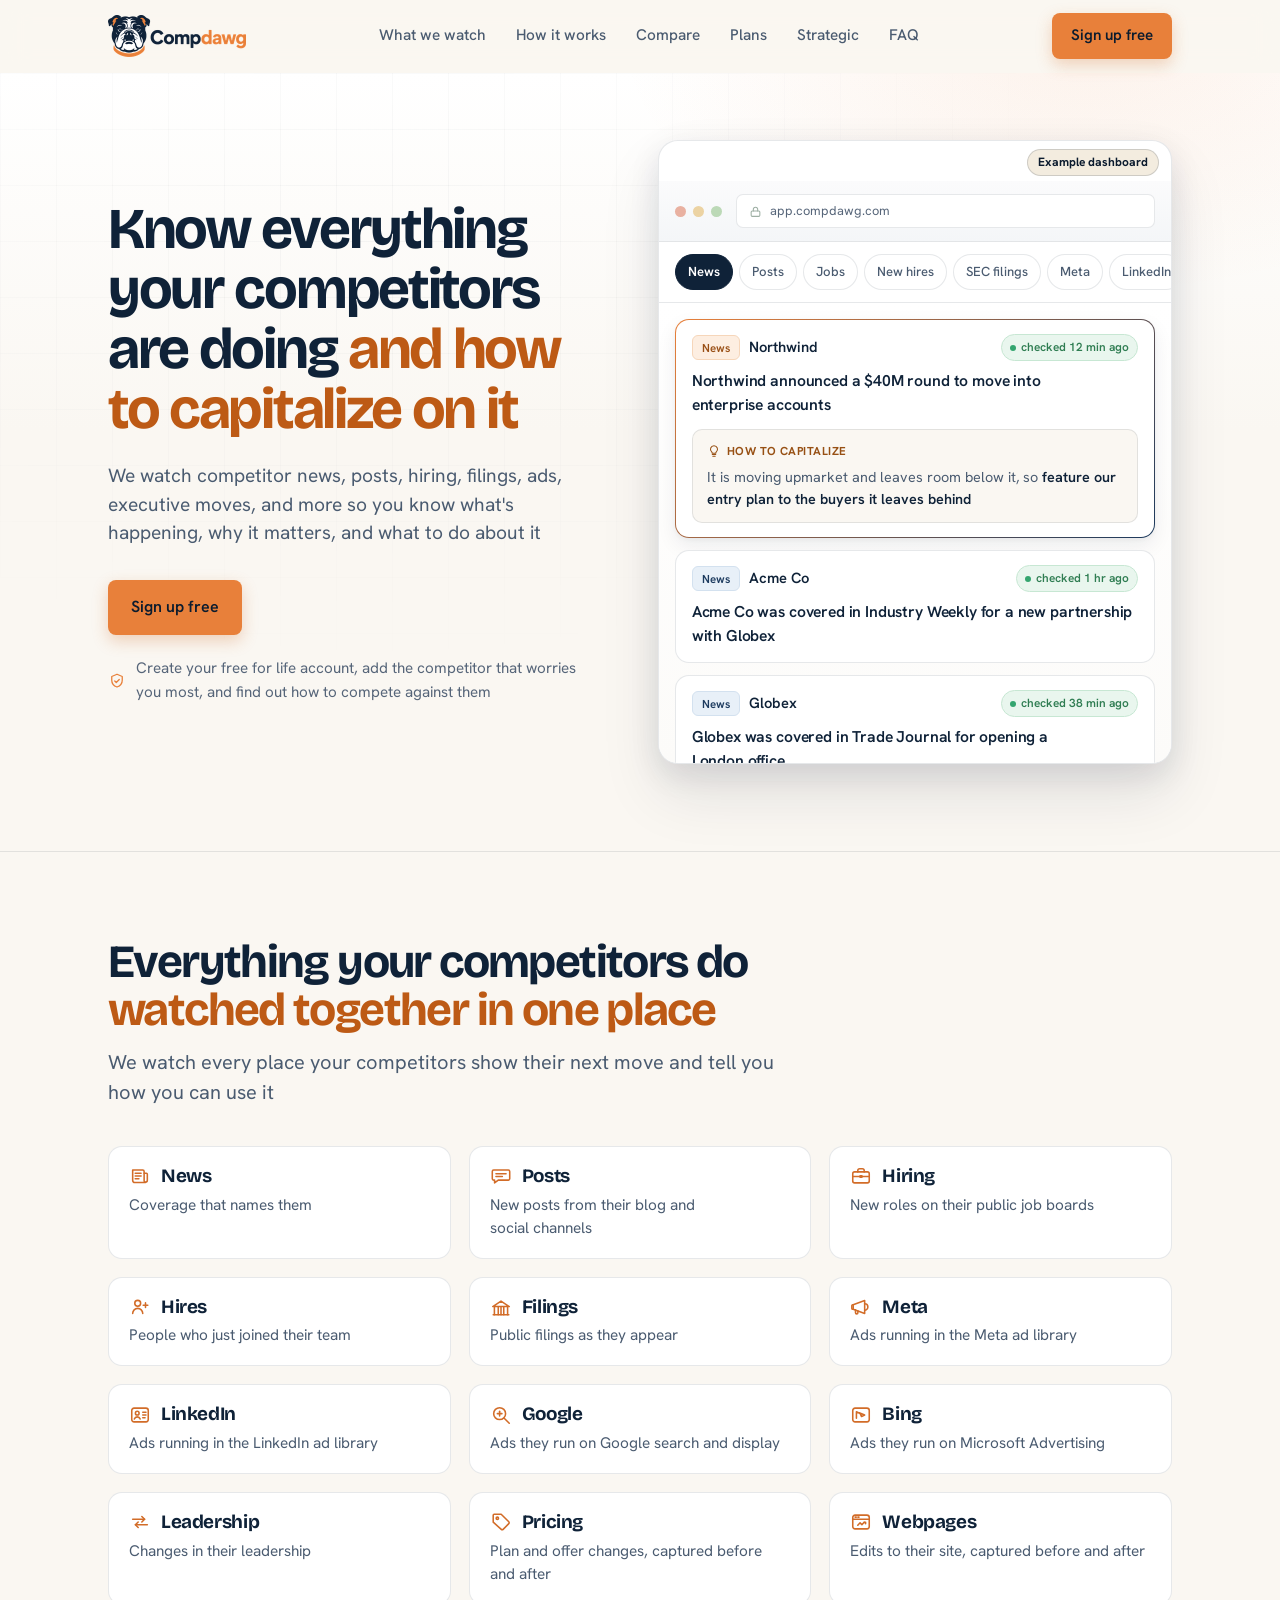
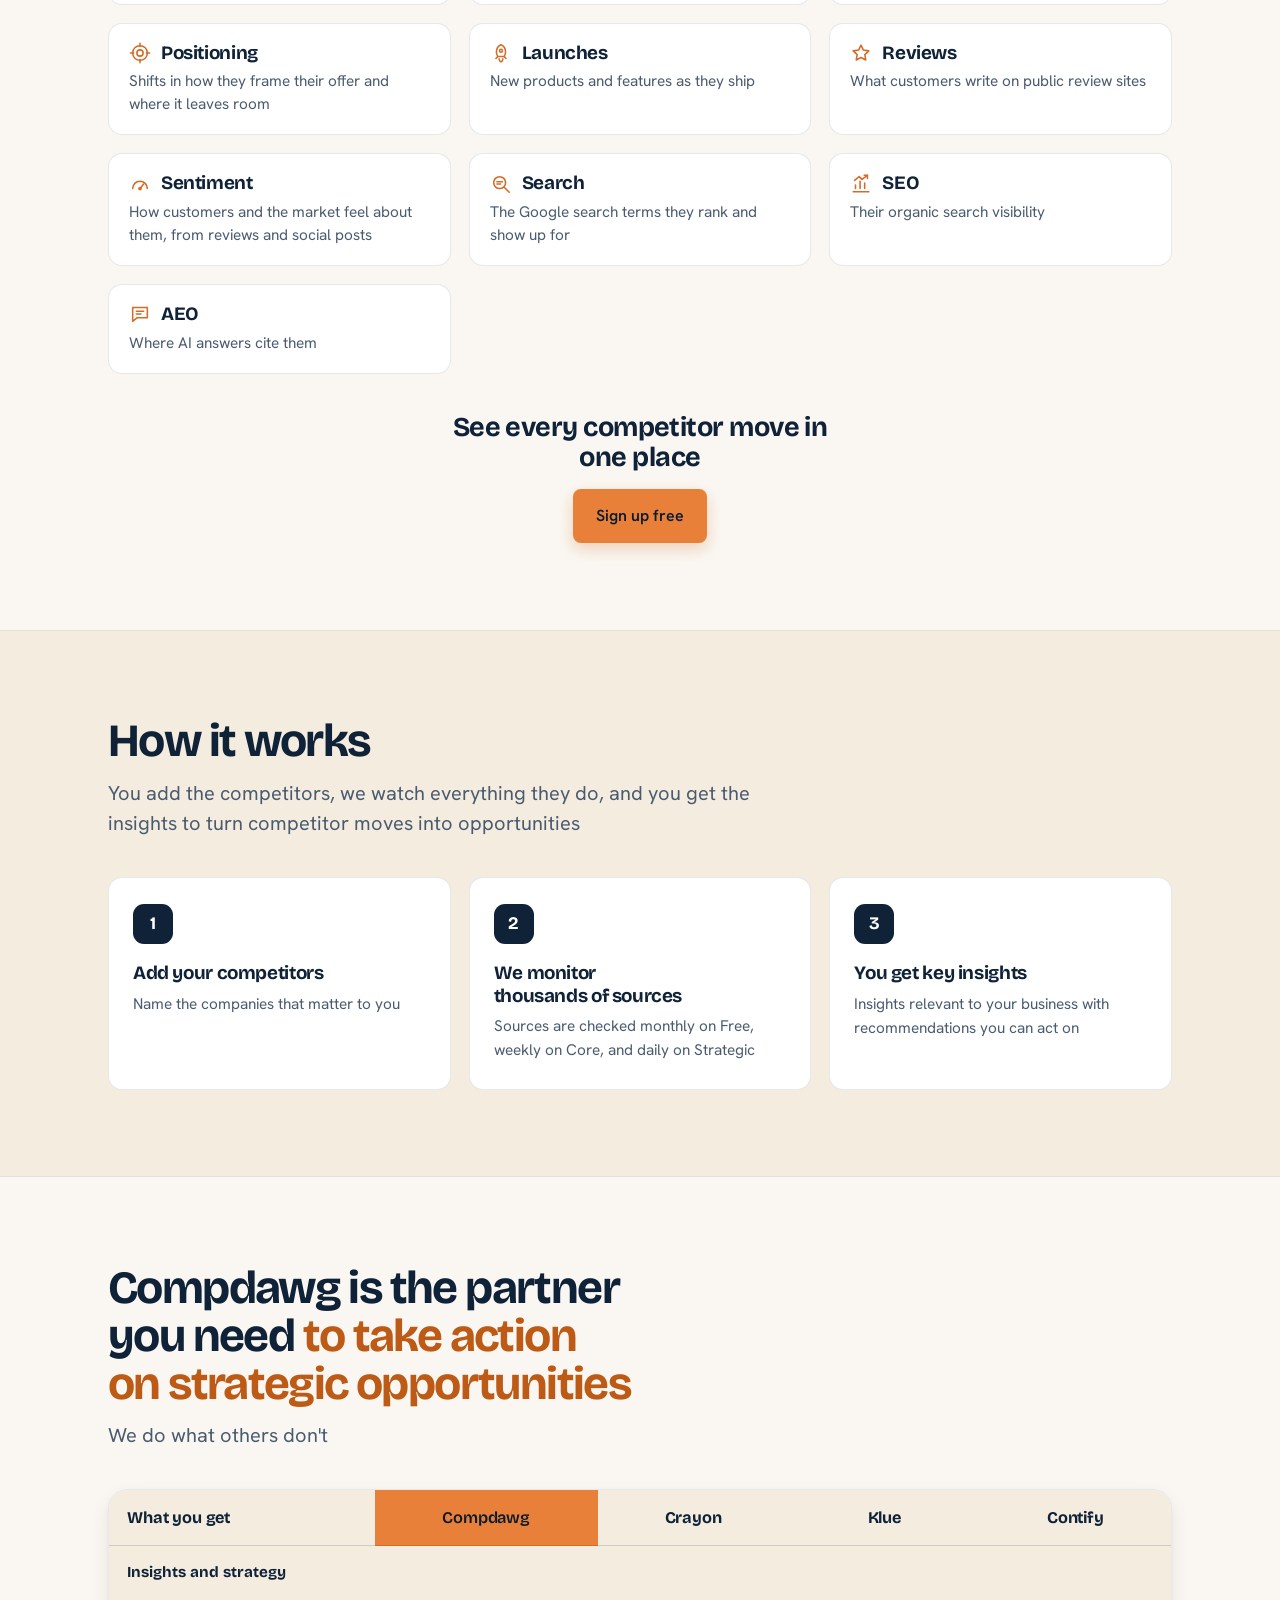
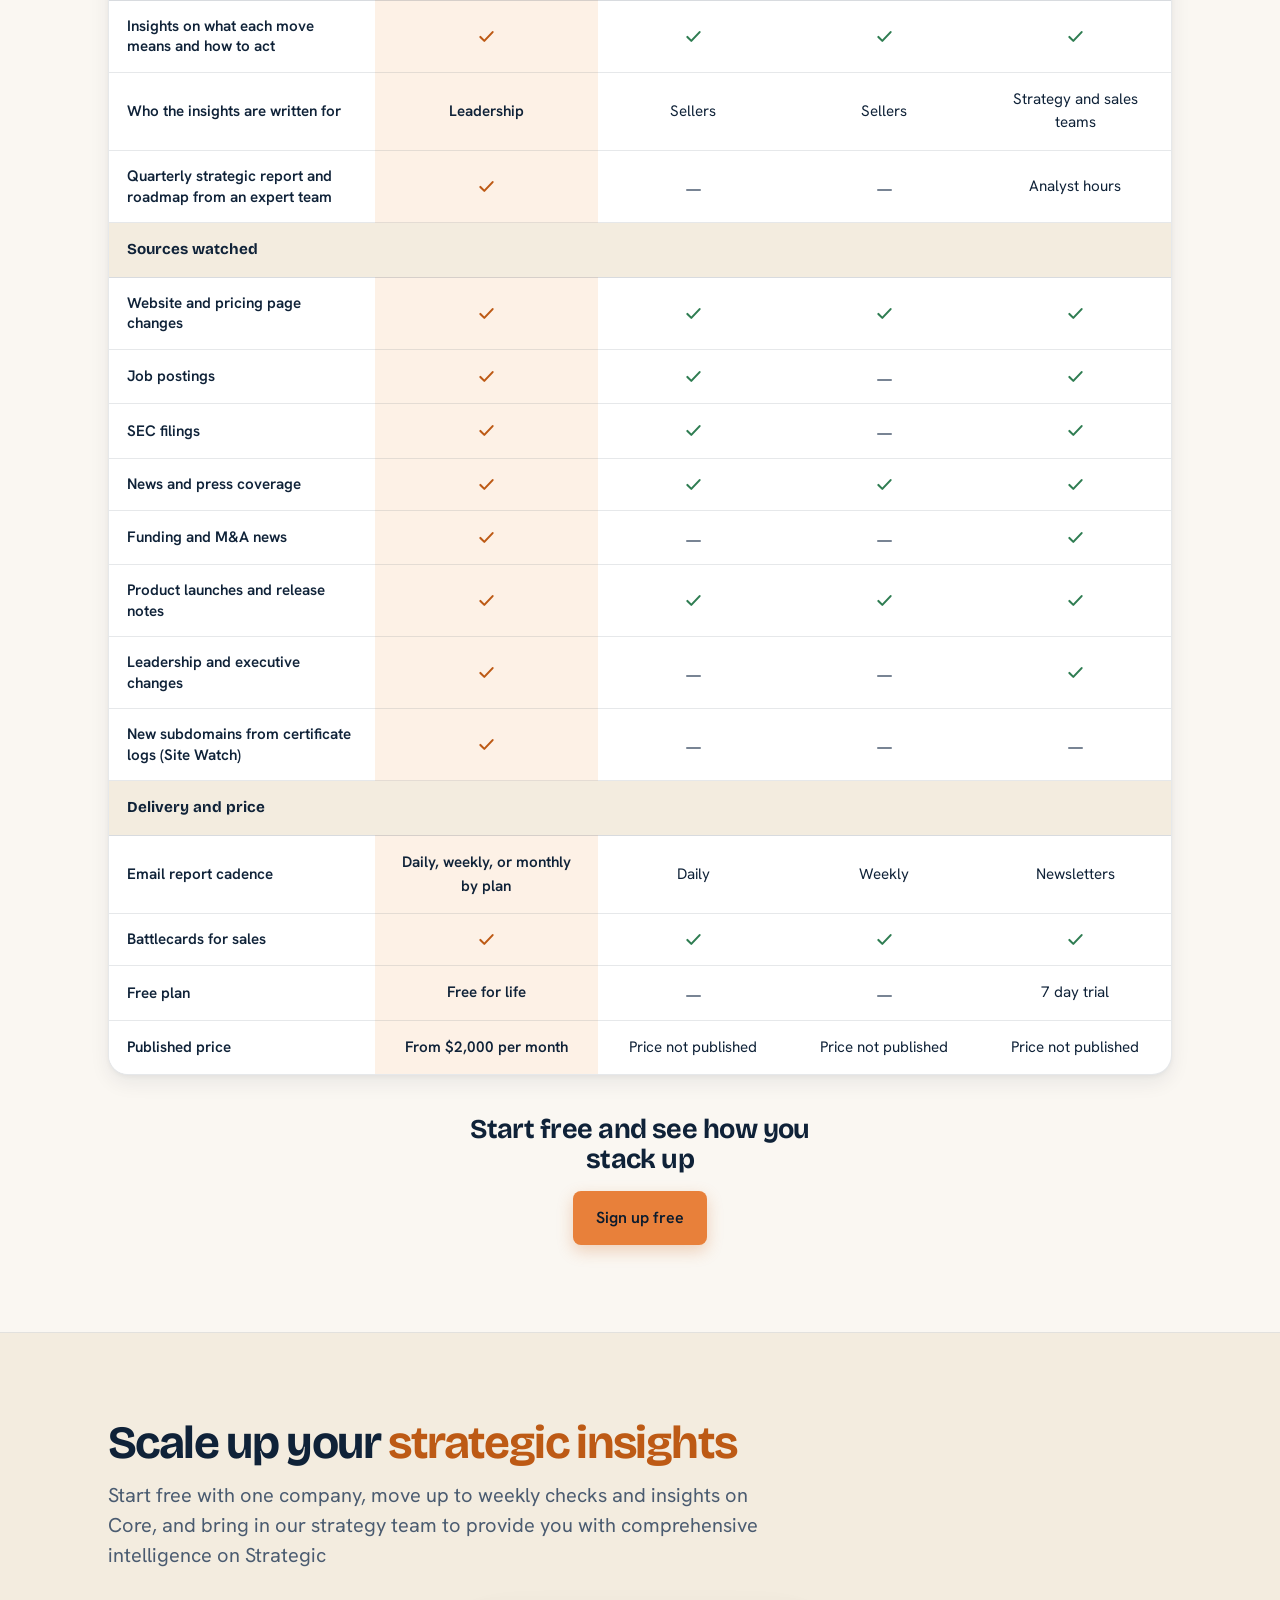
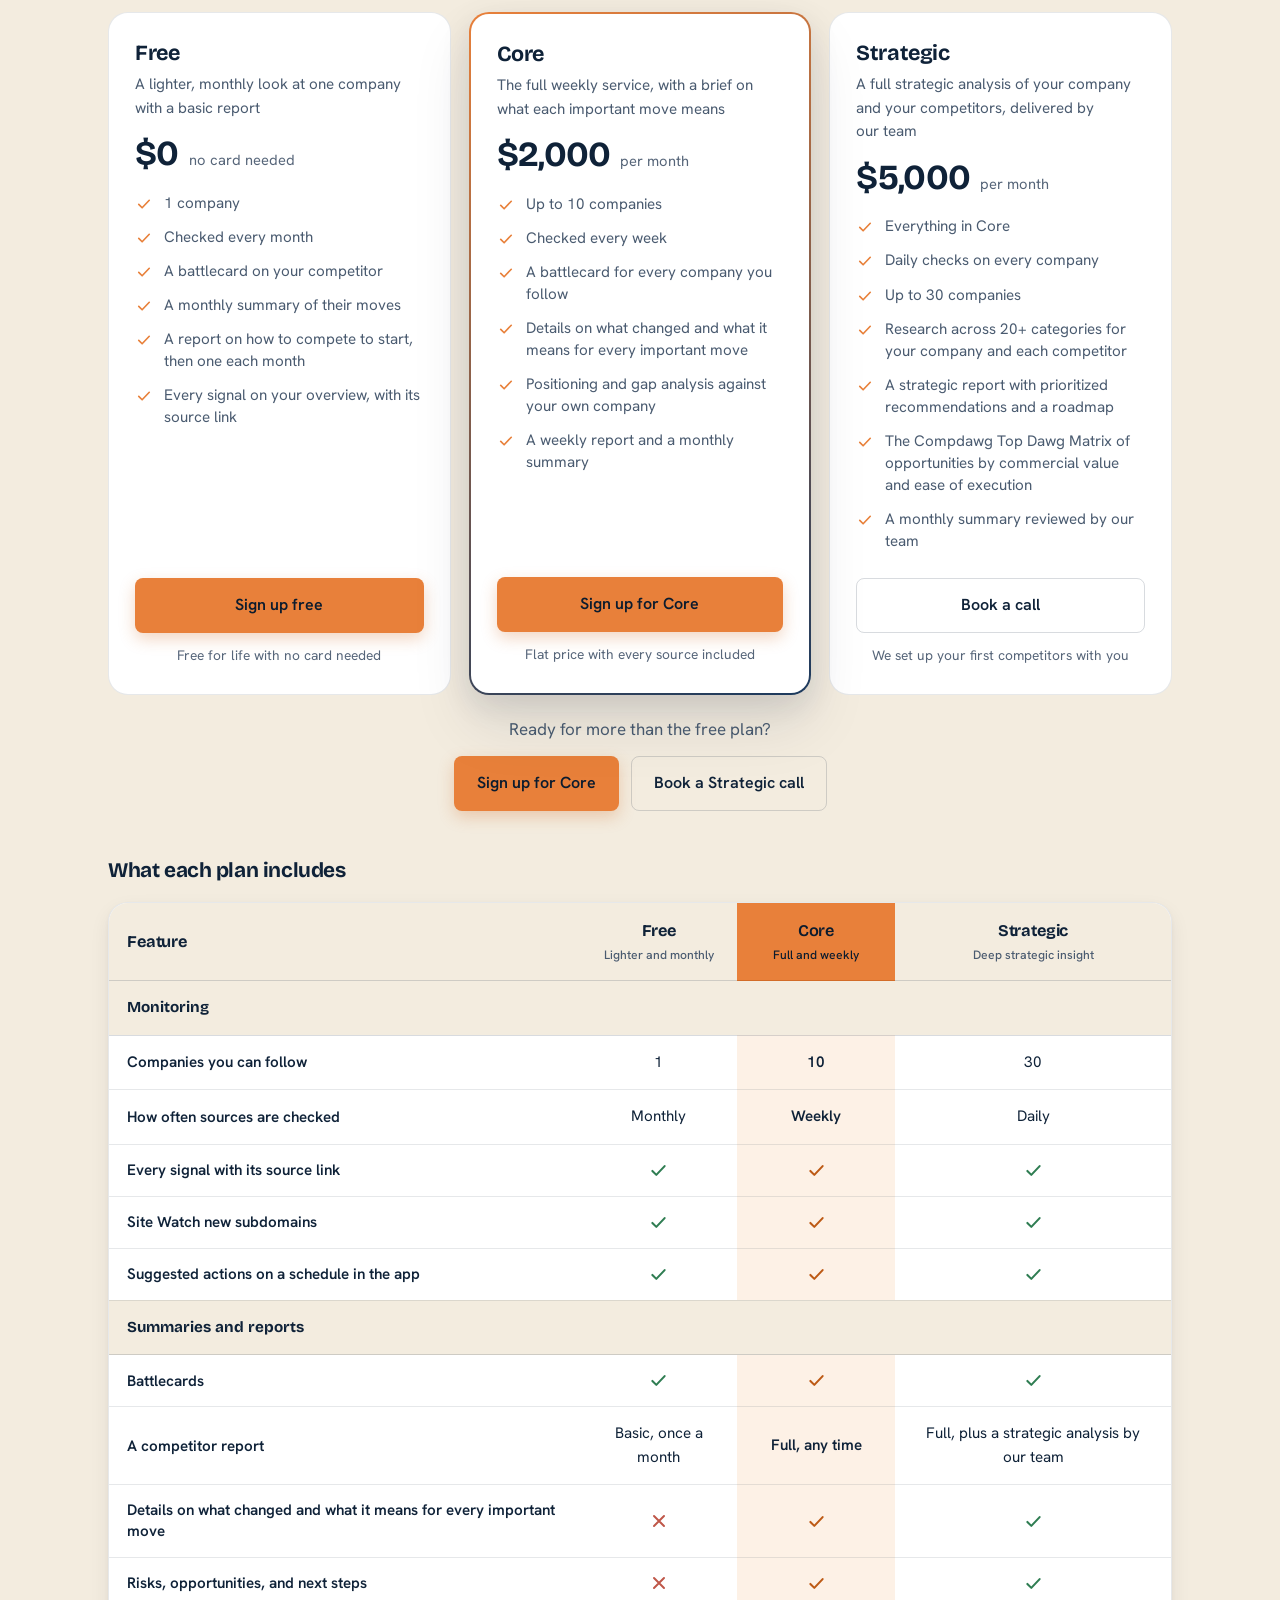
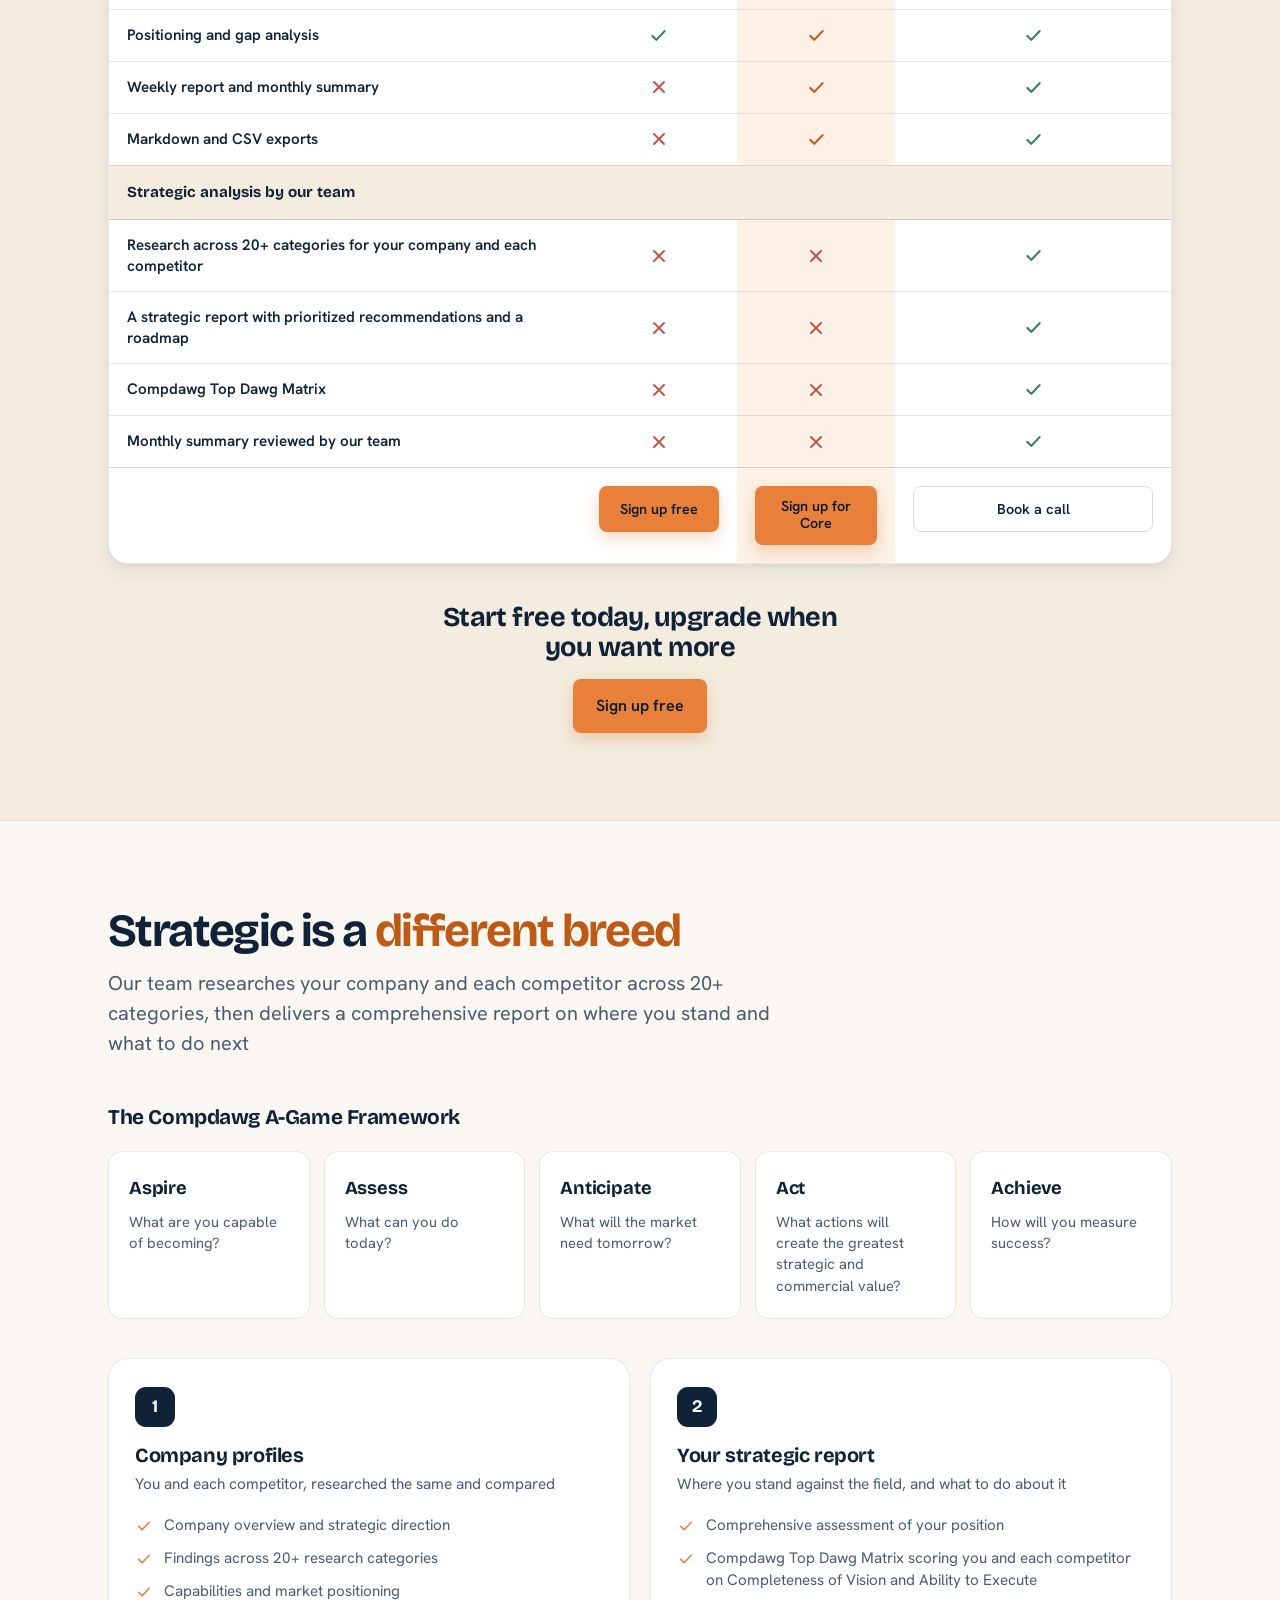
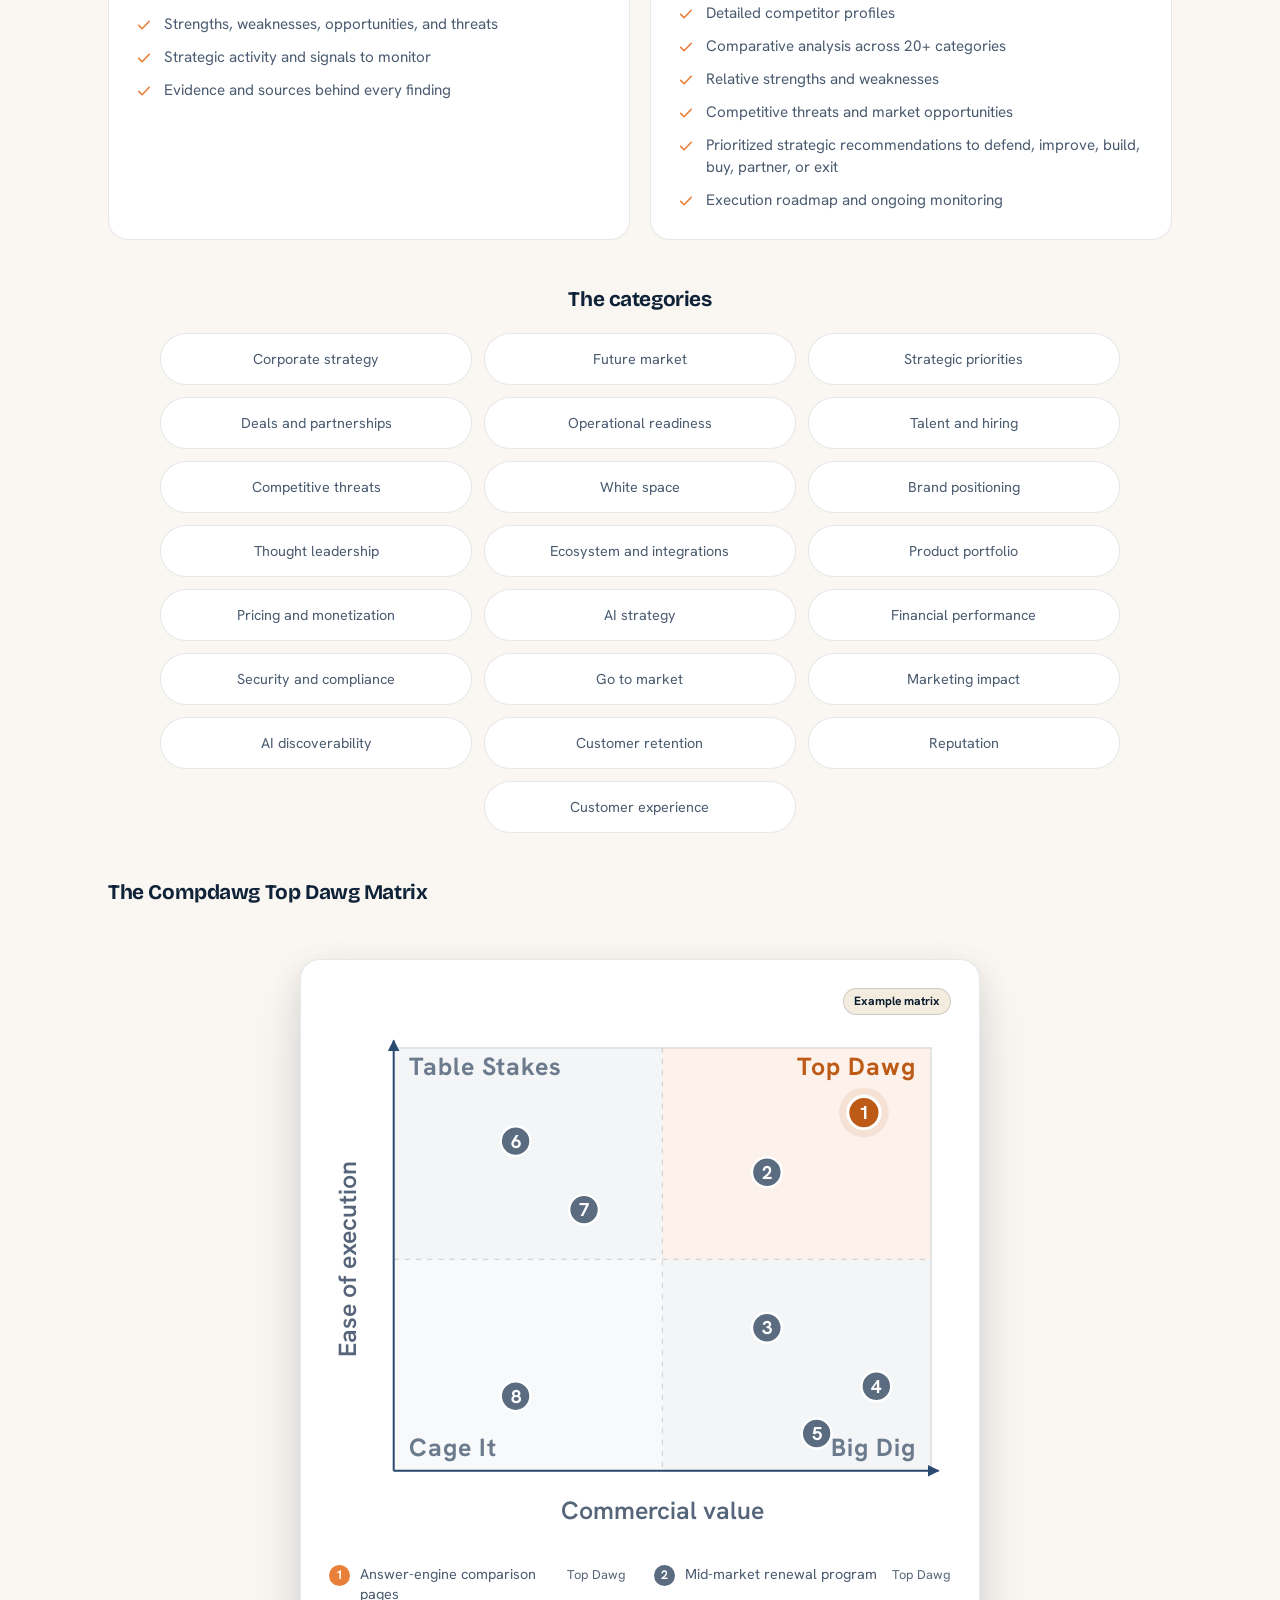
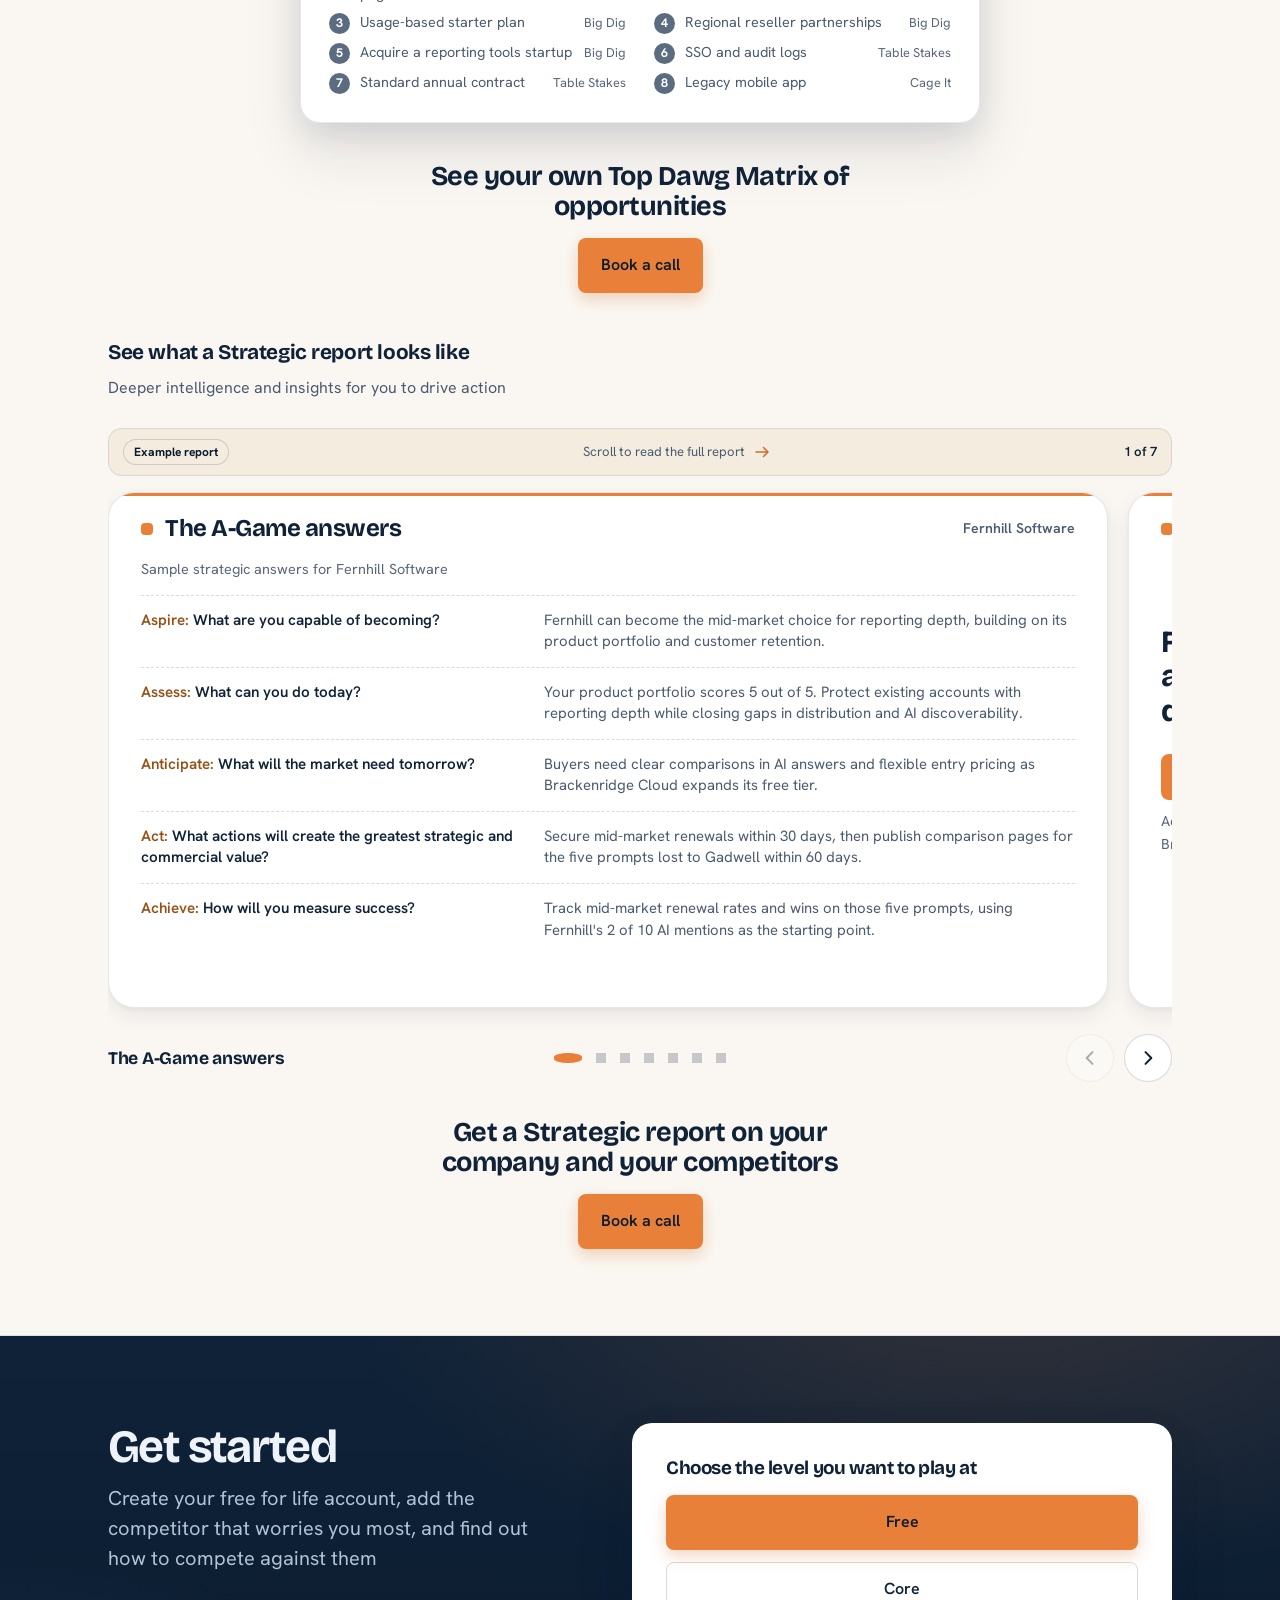
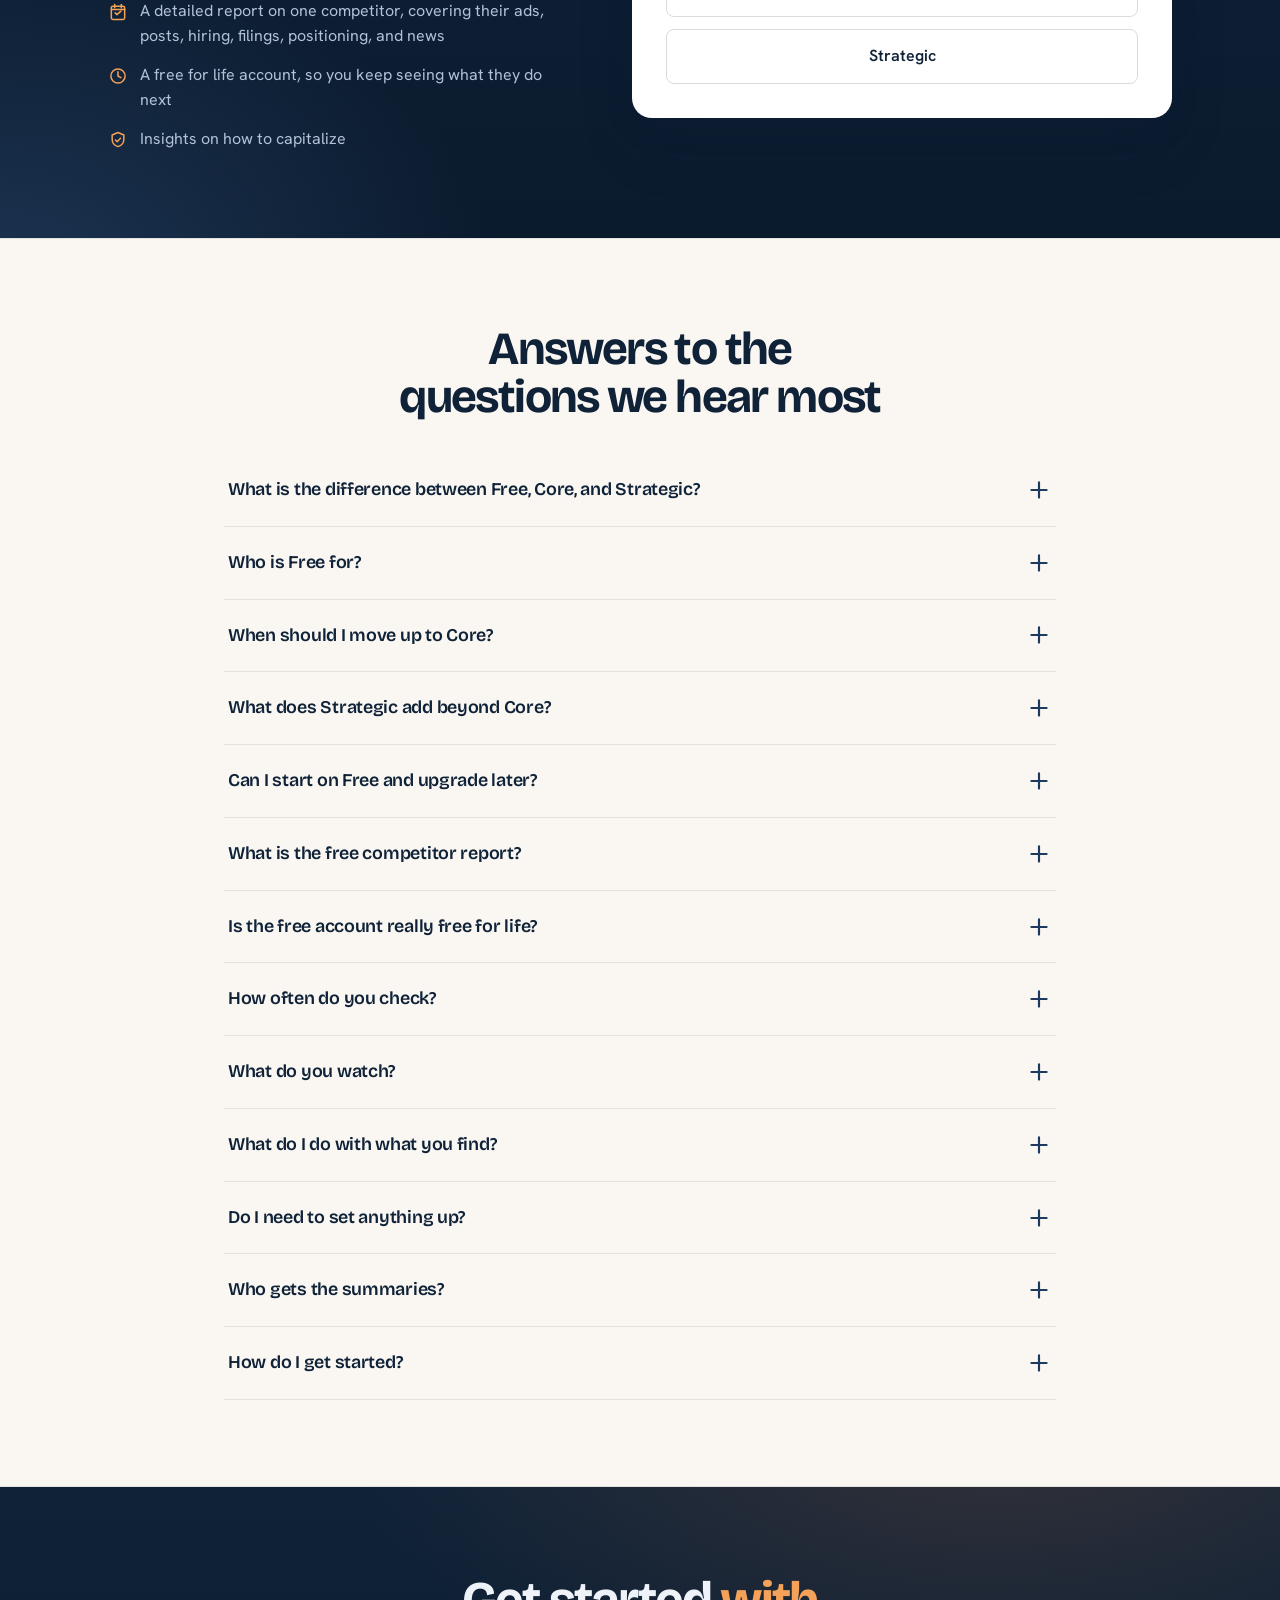
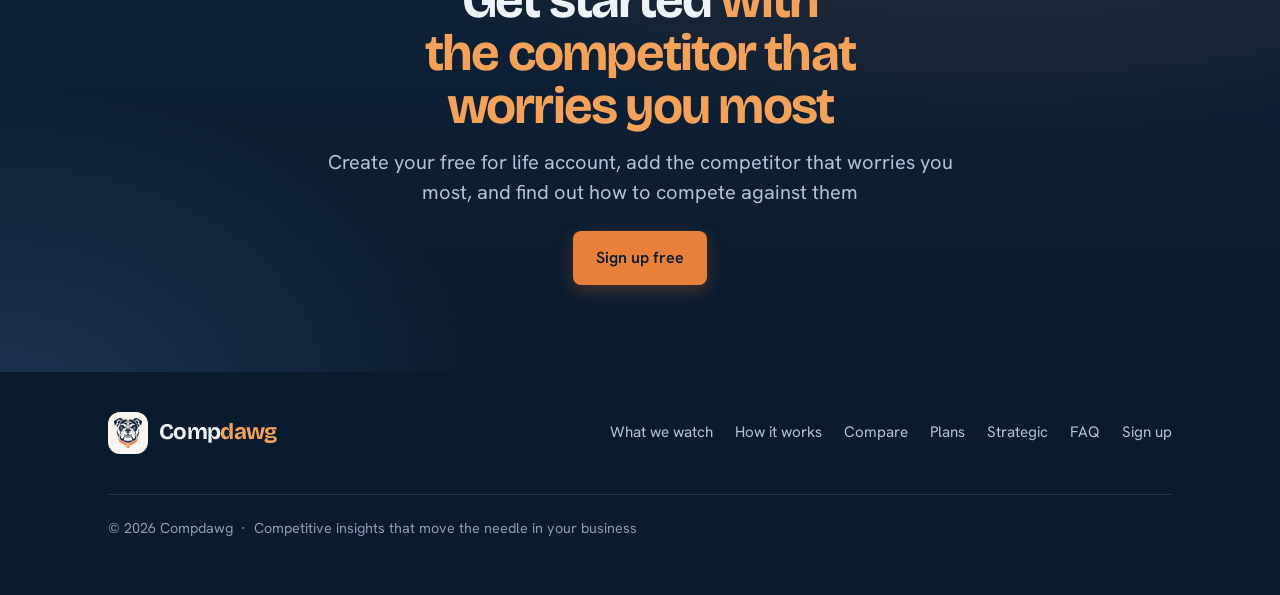
==== commit 4944a8ec: "landing: flat monthly prices and on-page signup dialog Core is $2,000 per month and Strategic is $5," ====
--- a/index.html
+++ b/index.html
@@ -30,7 +30,7 @@
 <link rel="preconnect" href="https://fonts.googleapis.com">
 <link rel="preconnect" href="https://fonts.gstatic.com" crossorigin>
 <link href="https://fonts.googleapis.com/css2?family=Bricolage+Grotesque:opsz,wght@12..96,400;12..96,500;12..96,600;12..96,700&family=Hanken+Grotesk:wght@400;500;600;700&display=swap" rel="stylesheet">
-<link rel="stylesheet" href="assets/styles.css?v=20261105r1">
+<link rel="stylesheet" href="assets/styles.css?v=20261105r2">
 <link rel="stylesheet" href="assets/sample-report.css?v=20261105r1">
 </head>
 <body>
@@ -52,7 +52,7 @@
       <a class="navlink" href="#faq">FAQ</a>
     </nav>
     <div class="nav-cta">
-      <a class="btn btn-primary" href="https://app.compdawg.com/signup">Sign up free</a>
+      <a class="btn btn-primary" href="https://app.compdawg.com/signup" data-signup-open>Sign up free</a>
     </div>
     <button class="hamburger" aria-label="Toggle menu" aria-controls="mobile-menu" aria-expanded="false"><span></span></button>
   </div>
@@ -65,7 +65,7 @@
   <a href="#plans">Plans</a>
   <a href="#strategic">Strategic</a>
   <a href="#faq">FAQ</a>
-  <a class="btn btn-primary" href="https://app.compdawg.com/signup">Sign up free</a>
+  <a class="btn btn-primary" href="https://app.compdawg.com/signup" data-signup-open>Sign up free</a>
 </nav>
 
 <main id="main">
@@ -78,7 +78,7 @@
         <h1 data-reveal>Know everything your competitors are doing <span class="accent">and how to capitalize on it</span></h1>
         <p class="hero-sub" data-reveal style="--reveal-delay:80ms">We watch competitor news, posts, hiring, filings, ads, executive moves, and more so you know what's happening, why it matters, and what to do about it</p>
         <div class="hero-cta" data-reveal style="--reveal-delay:150ms">
-          <a class="btn btn-primary" href="https://app.compdawg.com/signup">Sign up free</a>
+          <a class="btn btn-primary" href="https://app.compdawg.com/signup" data-signup-open>Sign up free</a>
         </div>
         <p class="trust" data-reveal style="--reveal-delay:220ms">
           <svg aria-hidden="true" focusable="false" width="18" height="18" viewBox="0 0 24 24" fill="none" stroke="currentColor" stroke-width="1.7" stroke-linecap="round" stroke-linejoin="round"><path d="M12 3l7 3v5c0 4.5-3 7.6-7 9-4-1.4-7-4.5-7-9V6z"/><path d="M9 12l2 2 4-4"/></svg>
@@ -324,7 +324,7 @@
 
     <div class="section-cta" data-reveal>
       <p>See every competitor move in one place</p>
-      <a class="btn btn-primary" href="https://app.compdawg.com/signup">Sign up free</a>
+      <a class="btn btn-primary" href="https://app.compdawg.com/signup" data-signup-open>Sign up free</a>
     </div>
   </div>
 </section>
@@ -490,7 +490,7 @@
           </tr>
           <tr>
             <th scope="row">Published price</th>
-            <td class="col-dawg">From $1,999 per month</td>
+            <td class="col-dawg">From $2,000 per month</td>
             <td>Price not published</td>
             <td>Price not published</td>
             <td>Price not published</td>
@@ -502,7 +502,7 @@
 
     <div class="section-cta" data-reveal>
       <p>Start free and see how you stack up</p>
-      <a class="btn btn-primary" href="https://app.compdawg.com/signup">Sign up free</a>
+      <a class="btn btn-primary" href="https://app.compdawg.com/signup" data-signup-open>Sign up free</a>
     </div>
   </div>
 </section>
@@ -530,7 +530,7 @@
           <li><svg aria-hidden="true" focusable="false" width="18" height="18" viewBox="0 0 24 24" fill="none" stroke="currentColor" stroke-width="2.2" stroke-linecap="round" stroke-linejoin="round"><path d="M5 12.5l4.5 4.5L19 7"/></svg>Every signal on your overview, with its source link</li>
         </ul>
         <div class="plan-foot">
-          <a class="btn btn-primary" href="https://app.compdawg.com/signup">Sign up free</a>
+          <a class="btn btn-primary" href="https://app.compdawg.com/signup" data-signup-open>Sign up free</a>
           <p class="plan-note">Free for life with no card needed</p>
         </div>
       </article>
@@ -539,7 +539,7 @@
       <article class="plan feature" data-reveal style="--reveal-delay:80ms">
         <h3>Core</h3>
         <p class="plan-sub">The full weekly service, with a brief on what each important move means</p>
-        <p class="plan-price"><b>$1,999</b><span>per month</span></p>
+        <p class="plan-price"><b>$2,000</b><span>per month</span></p>
         <ul class="plan-list">
           <li><svg aria-hidden="true" focusable="false" width="18" height="18" viewBox="0 0 24 24" fill="none" stroke="currentColor" stroke-width="2.2" stroke-linecap="round" stroke-linejoin="round"><path d="M5 12.5l4.5 4.5L19 7"/></svg>Up to 10 companies</li>
           <li><svg aria-hidden="true" focusable="false" width="18" height="18" viewBox="0 0 24 24" fill="none" stroke="currentColor" stroke-width="2.2" stroke-linecap="round" stroke-linejoin="round"><path d="M5 12.5l4.5 4.5L19 7"/></svg>Checked every week</li>
@@ -549,7 +549,7 @@
           <li><svg aria-hidden="true" focusable="false" width="18" height="18" viewBox="0 0 24 24" fill="none" stroke="currentColor" stroke-width="2.2" stroke-linecap="round" stroke-linejoin="round"><path d="M5 12.5l4.5 4.5L19 7"/></svg>A weekly report and a monthly summary</li>
         </ul>
         <div class="plan-foot">
-          <a class="btn btn-primary" href="https://app.compdawg.com/signup">Sign up for Core</a>
+          <a class="btn btn-primary" href="https://app.compdawg.com/signup" data-signup-open>Sign up for Core</a>
           <p class="plan-note">Flat price with every source included</p>
         </div>
       </article>
@@ -558,7 +558,7 @@
       <article class="plan" data-reveal style="--reveal-delay:160ms">
         <h3>Strategic</h3>
         <p class="plan-sub">A full strategic analysis of your company and your competitors, delivered by our team</p>
-        <p class="plan-price"><span class="plan-price-prefix">Starting at</span><b>$4,999</b><span>per month</span></p>
+        <p class="plan-price"><b>$5,000</b><span>per month</span></p>
         <ul class="plan-list">
           <li><svg aria-hidden="true" focusable="false" width="18" height="18" viewBox="0 0 24 24" fill="none" stroke="currentColor" stroke-width="2.2" stroke-linecap="round" stroke-linejoin="round"><path d="M5 12.5l4.5 4.5L19 7"/></svg>Everything in Core</li>
           <li><svg aria-hidden="true" focusable="false" width="18" height="18" viewBox="0 0 24 24" fill="none" stroke="currentColor" stroke-width="2.2" stroke-linecap="round" stroke-linejoin="round"><path d="M5 12.5l4.5 4.5L19 7"/></svg>Daily checks on every company</li>
@@ -578,7 +578,7 @@
     <div class="plans-upgrade" data-reveal>
       <p>Ready for more than the free plan?</p>
       <div class="plans-upgrade-buttons">
-        <a class="btn btn-primary" href="https://app.compdawg.com/signup">Sign up for Core</a>
+        <a class="btn btn-primary" href="https://app.compdawg.com/signup" data-signup-open>Sign up for Core</a>
         <a class="btn btn-ghost" href="https://form.typeform.com/to/XvtHPkwo" target="_blank" rel="noopener">Book a Strategic call</a>
       </div>
     </div>
@@ -703,8 +703,8 @@
         <tfoot>
           <tr class="plan-cta-row">
             <th scope="row"><span class="visually-hidden">Choose a plan</span></th>
-            <td><a class="btn btn-primary" href="https://app.compdawg.com/signup">Sign up free</a></td>
-            <td class="col-dawg"><a class="btn btn-primary" href="https://app.compdawg.com/signup">Sign up for Core</a></td>
+            <td><a class="btn btn-primary" href="https://app.compdawg.com/signup" data-signup-open>Sign up free</a></td>
+            <td class="col-dawg"><a class="btn btn-primary" href="https://app.compdawg.com/signup" data-signup-open>Sign up for Core</a></td>
             <td><a class="btn btn-ghost" href="https://form.typeform.com/to/XvtHPkwo" target="_blank" rel="noopener">Book a call</a></td>
           </tr>
         </tfoot>
@@ -714,7 +714,7 @@
 
     <div class="section-cta" data-reveal>
       <p>Start free today, upgrade when you want more</p>
-      <a class="btn btn-primary" href="https://app.compdawg.com/signup">Sign up free</a>
+      <a class="btn btn-primary" href="https://app.compdawg.com/signup" data-signup-open>Sign up free</a>
     </div>
   </div>
 </section>
@@ -1169,8 +1169,8 @@
         <span id="demo" class="anchor-offset"></span>
         <div id="free-form" class="plan-chooser">
           <h3>Choose the level you want to play at</h3>
-          <a class="btn btn-primary btn-block" href="https://app.compdawg.com/signup">Free</a>
-          <a class="btn btn-ghost btn-block" href="https://app.compdawg.com/signup">Core</a>
+          <a class="btn btn-primary btn-block" href="https://app.compdawg.com/signup" data-signup-open>Free</a>
+          <a class="btn btn-ghost btn-block" href="https://app.compdawg.com/signup" data-signup-open>Core</a>
           <a class="btn btn-ghost btn-block" href="https://form.typeform.com/to/XvtHPkwo" target="_blank" rel="noopener">Strategic</a>
         </div>
       </div>
@@ -1189,7 +1189,7 @@
         <summary>What is the difference between Free, Core, and Strategic?
           <svg class="chev" viewBox="0 0 24 24" fill="none" stroke="currentColor" stroke-width="2" stroke-linecap="round" stroke-linejoin="round"><path d="M12 5v14M5 12h14"/></svg>
         </summary>
-        <p>Free follows one company with monthly checks and stays free for life with no card needed. Core checks weekly and adds insights, battlecards, and suggested actions for $1,999 per month. Strategic combines daily checks with research by our team across 20+ categories for you and each competitor, starting at $4,999 per month.</p>
+        <p>Free follows one company with monthly checks and stays free for life with no card needed. Core checks weekly and adds insights, battlecards, and suggested actions for $2,000 per month. Strategic combines daily checks with research by our team across 20+ categories for you and each competitor, for $5,000 per month.</p>
       </details>
       <details>
         <summary>Who is Free for?
@@ -1201,13 +1201,13 @@
         <summary>When should I move up to Core?
           <svg class="chev" viewBox="0 0 24 24" fill="none" stroke="currentColor" stroke-width="2" stroke-linecap="round" stroke-linejoin="round"><path d="M12 5v14M5 12h14"/></svg>
         </summary>
-        <p>Move up to Core when you need weekly checks across up to 10 companies, with insights on important moves, battlecards, and suggested actions. Core costs $1,999 per month and includes a weekly report and a monthly summary.</p>
+        <p>Move up to Core when you need weekly checks across up to 10 companies, with insights on important moves, battlecards, and suggested actions. Core costs $2,000 per month and includes a weekly report and a monthly summary.</p>
       </details>
       <details>
         <summary>What does Strategic add beyond Core?
           <svg class="chev" viewBox="0 0 24 24" fill="none" stroke="currentColor" stroke-width="2" stroke-linecap="round" stroke-linejoin="round"><path d="M12 5v14M5 12h14"/></svg>
         </summary>
-        <p>Strategic adds daily checks and research by our team across 20+ categories for your company and each competitor. You receive a comprehensive report with prioritized recommendations and a roadmap, the Compdawg Top Dawg Matrix, and a monthly summary reviewed by our team. Strategic starts at $4,999 per month.</p>
+        <p>Strategic adds daily checks and research by our team across 20+ categories for your company and each competitor. You receive a comprehensive report with prioritized recommendations and a roadmap, the Compdawg Top Dawg Matrix, and a monthly summary reviewed by our team. Strategic costs $5,000 per month.</p>
       </details>
       <details>
         <summary>Can I start on Free and upgrade later?
@@ -1273,7 +1273,7 @@
     <h2 data-reveal>Get started <span style="color:var(--orange-300)">with the competitor that worries you most</span></h2>
     <p class="lead" data-reveal style="--reveal-delay:80ms">Create your free for life account, add the competitor that worries you most, and find out how to compete against them</p>
     <div class="cta" data-reveal style="--reveal-delay:150ms">
-      <a class="btn btn-primary" href="https://app.compdawg.com/signup">Sign up free</a>
+      <a class="btn btn-primary" href="https://app.compdawg.com/signup" data-signup-open>Sign up free</a>
     </div>
   </div>
 </section>
@@ -1295,7 +1295,7 @@
         <a href="#plans">Plans</a>
         <a href="#strategic">Strategic</a>
         <a href="#faq">FAQ</a>
-        <a href="https://app.compdawg.com/signup">Sign up</a>
+        <a href="https://app.compdawg.com/signup" data-signup-open>Sign up</a>
       </nav>
     </div>
     <div class="copy">
@@ -1306,7 +1306,28 @@
   </div>
 </footer>
 
-<script src="assets/app.js?v=20261105r1" defer></script>
+<dialog class="signup-dialog" id="signup-dialog" aria-modal="true" aria-labelledby="signup-title" aria-describedby="signup-lead">
+  <button type="button" class="signup-close" id="signup-close" aria-label="Close">
+    <svg aria-hidden="true" focusable="false" width="18" height="18" viewBox="0 0 24 24" fill="none" stroke="currentColor" stroke-width="2.2" stroke-linecap="round" stroke-linejoin="round"><path d="M6 6l12 12M18 6L6 18"/></svg>
+  </button>
+  <img class="signup-logo" src="brand/logo-lockup-sm-t.png?v=20261105r1" alt="Compdawg" width="138" height="42">
+  <h2 id="signup-title">Create your free account</h2>
+  <p class="signup-lead" id="signup-lead">Track your top competitor. Free for life, no card needed.</p>
+  <form class="signup-form" id="signup-form" novalidate>
+    <label class="signup-field" for="signup-email">Work email
+      <input id="signup-email" name="email" type="email" autocomplete="email" inputmode="email" autocapitalize="none" autocorrect="off" spellcheck="false" required>
+    </label>
+    <label class="signup-field" for="signup-password">Password (at least 12 characters)
+      <input id="signup-password" name="password" type="password" autocomplete="new-password" minlength="12" required>
+    </label>
+    <p class="signup-error" id="signup-error" role="alert" hidden></p>
+    <button class="btn btn-primary btn-block" id="signup-submit" type="submit">Create account</button>
+  </form>
+  <p class="signup-switch">Already have an account? <a class="textlink" href="https://app.compdawg.com/login">Sign in</a></p>
+</dialog>
+
+<script src="assets/signup.js?v=20261105r2" defer></script>
+<script src="assets/app.js?v=20261105r2" defer></script>
 <script src="assets/sample-report.js?v=20261105r1" defer></script>
 </body>
 </html>
--- a/assets/styles.css
+++ b/assets/styles.css
@@ -472,7 +472,6 @@
 .plan h3 { font-size: 1.35rem; }
 .plan .plan-sub { margin-top: 6px; color: var(--ink-soft); font-size: .95rem; min-height: 2.7em; }
 .plan-price { margin-top: 16px; display: flex; flex-wrap: wrap; align-items: baseline; gap: 4px 10px; color: var(--ink-mute); font-size: .92rem; }
-.plan-price-prefix { flex-basis: 100%; }
 .plan-price b { font-family: var(--font-display); font-size: 2.2rem; line-height: 1; color: var(--ink); font-weight: 700; letter-spacing: -.02em; }
 .plan-list { margin: 20px 0 26px; display: grid; gap: 12px; }
 .plan-list li { display: flex; gap: 11px; align-items: flex-start; font-size: .95rem; color: var(--ink-soft); line-height: 1.45; }
@@ -1151,3 +1150,79 @@
 @media (max-width: 680px) {
   .receives li:last-child { grid-column: 1 / -1; }
 }
+
+/* Signup dialog. Uses the landing type, color, and buttons. */
+.signup-dialog {
+  width: min(420px, calc(100vw - 24px));
+  max-height: min(640px, calc(100dvh - 24px));
+  margin: auto;
+  padding: 22px 22px 18px;
+  border: 1px solid var(--line);
+  border-radius: var(--radius-lg);
+  background: var(--white);
+  color: var(--ink);
+  box-shadow: var(--shadow-lg);
+  overflow: auto;
+  overscroll-behavior: contain;
+}
+.signup-dialog::backdrop { background: rgba(8, 20, 35, .62); }
+.signup-dialog h2 {
+  margin-top: 16px;
+  font-size: clamp(1.45rem, 5vw, 1.75rem);
+  letter-spacing: -.03em;
+}
+.signup-lead { margin-top: 8px; color: var(--ink-soft); font-size: .98rem; }
+.signup-logo { width: 138px; height: auto; }
+.signup-close {
+  position: absolute;
+  top: 8px;
+  right: 8px;
+  display: inline-flex;
+  align-items: center;
+  justify-content: center;
+  width: 44px;
+  height: 44px;
+  border: 0;
+  border-radius: 10px;
+  background: transparent;
+  color: var(--ink-soft);
+}
+.signup-close:hover { background: var(--cream-200); color: var(--ink); }
+.signup-form { display: grid; gap: 12px; margin-top: 18px; }
+.signup-field { display: grid; gap: 6px; color: var(--ink-soft); font-size: .92rem; font-weight: 600; }
+.signup-field input {
+  width: 100%;
+  min-height: 48px;
+  padding: 10px 12px;
+  border: 1px solid var(--line-strong);
+  border-radius: var(--radius-sm);
+  background: var(--white);
+  color: var(--ink);
+  font: inherit;
+  font-size: 16px;
+  font-weight: 500;
+}
+.signup-field input:focus { border-color: var(--orange); outline: none; }
+.signup-field input[aria-invalid="true"] { border-color: #9c3418; }
+.signup-error {
+  margin: 0;
+  padding: 10px 12px;
+  border: 1px solid rgba(156, 52, 24, .28);
+  border-radius: var(--radius-sm);
+  background: #fde8df;
+  color: #7a2a14;
+  font-size: .92rem;
+  font-weight: 600;
+}
+.signup-dialog .btn:disabled { opacity: .55; cursor: not-allowed; }
+.signup-switch { margin-top: 14px; color: var(--ink-soft); font-size: .95rem; }
+@media (max-width: 400px) {
+  .signup-dialog {
+    width: calc(100vw - 16px);
+    max-height: calc(100dvh - 16px);
+    padding: 16px 14px 14px;
+  }
+}
+@media (prefers-reduced-motion: reduce) {
+  .signup-dialog, .signup-close { transition: none; }
+}
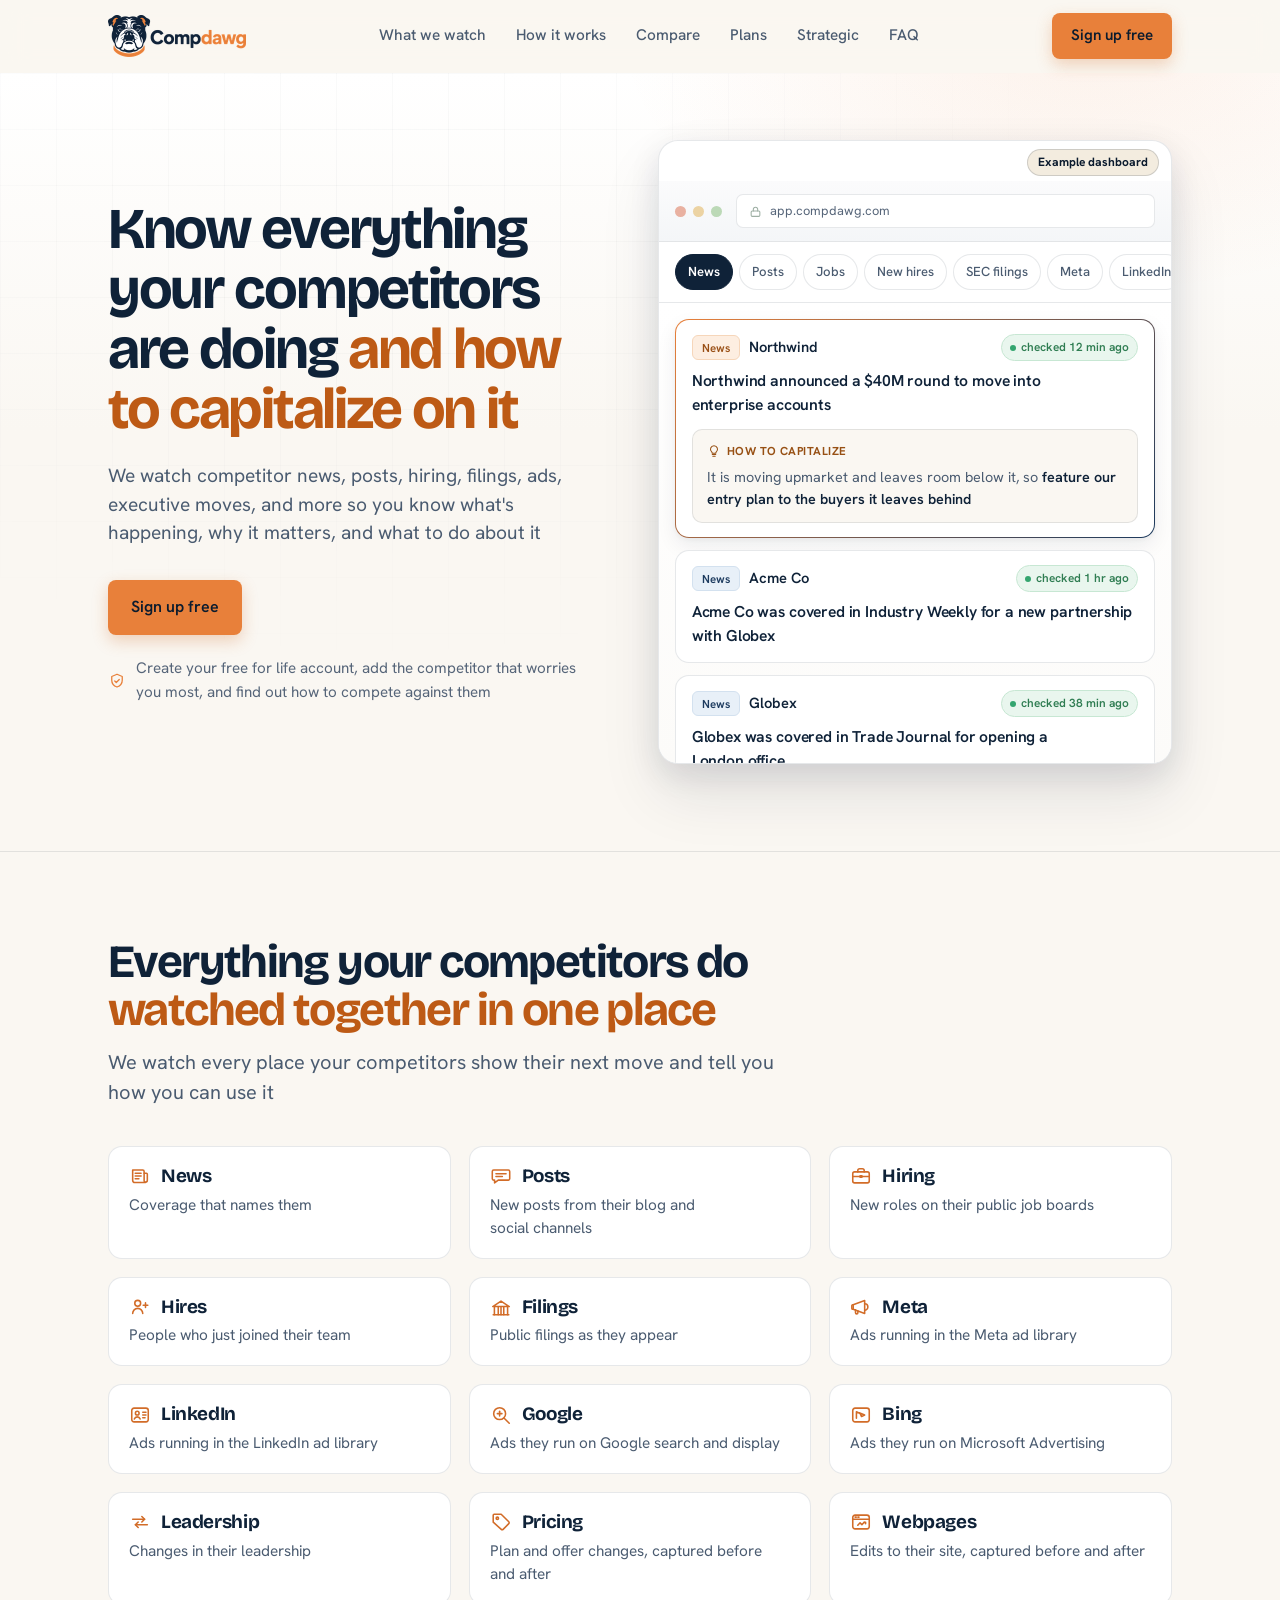
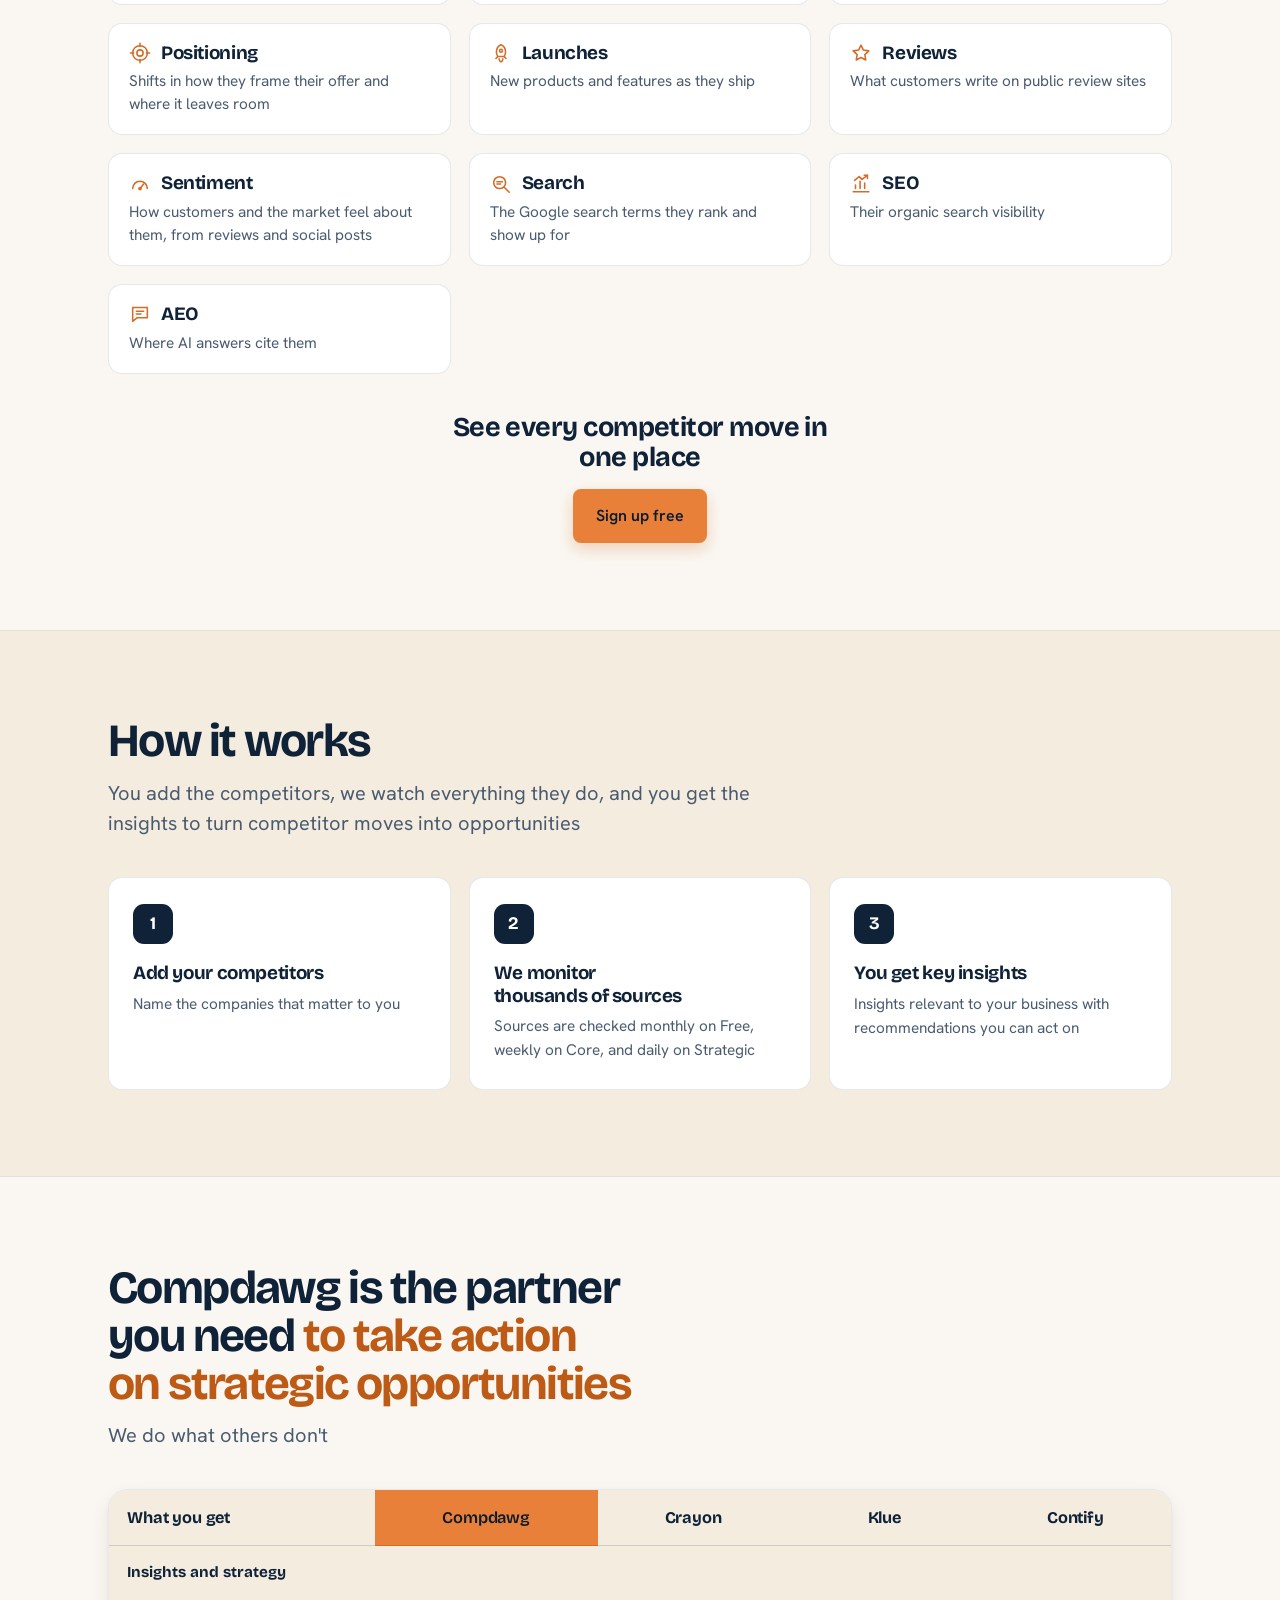
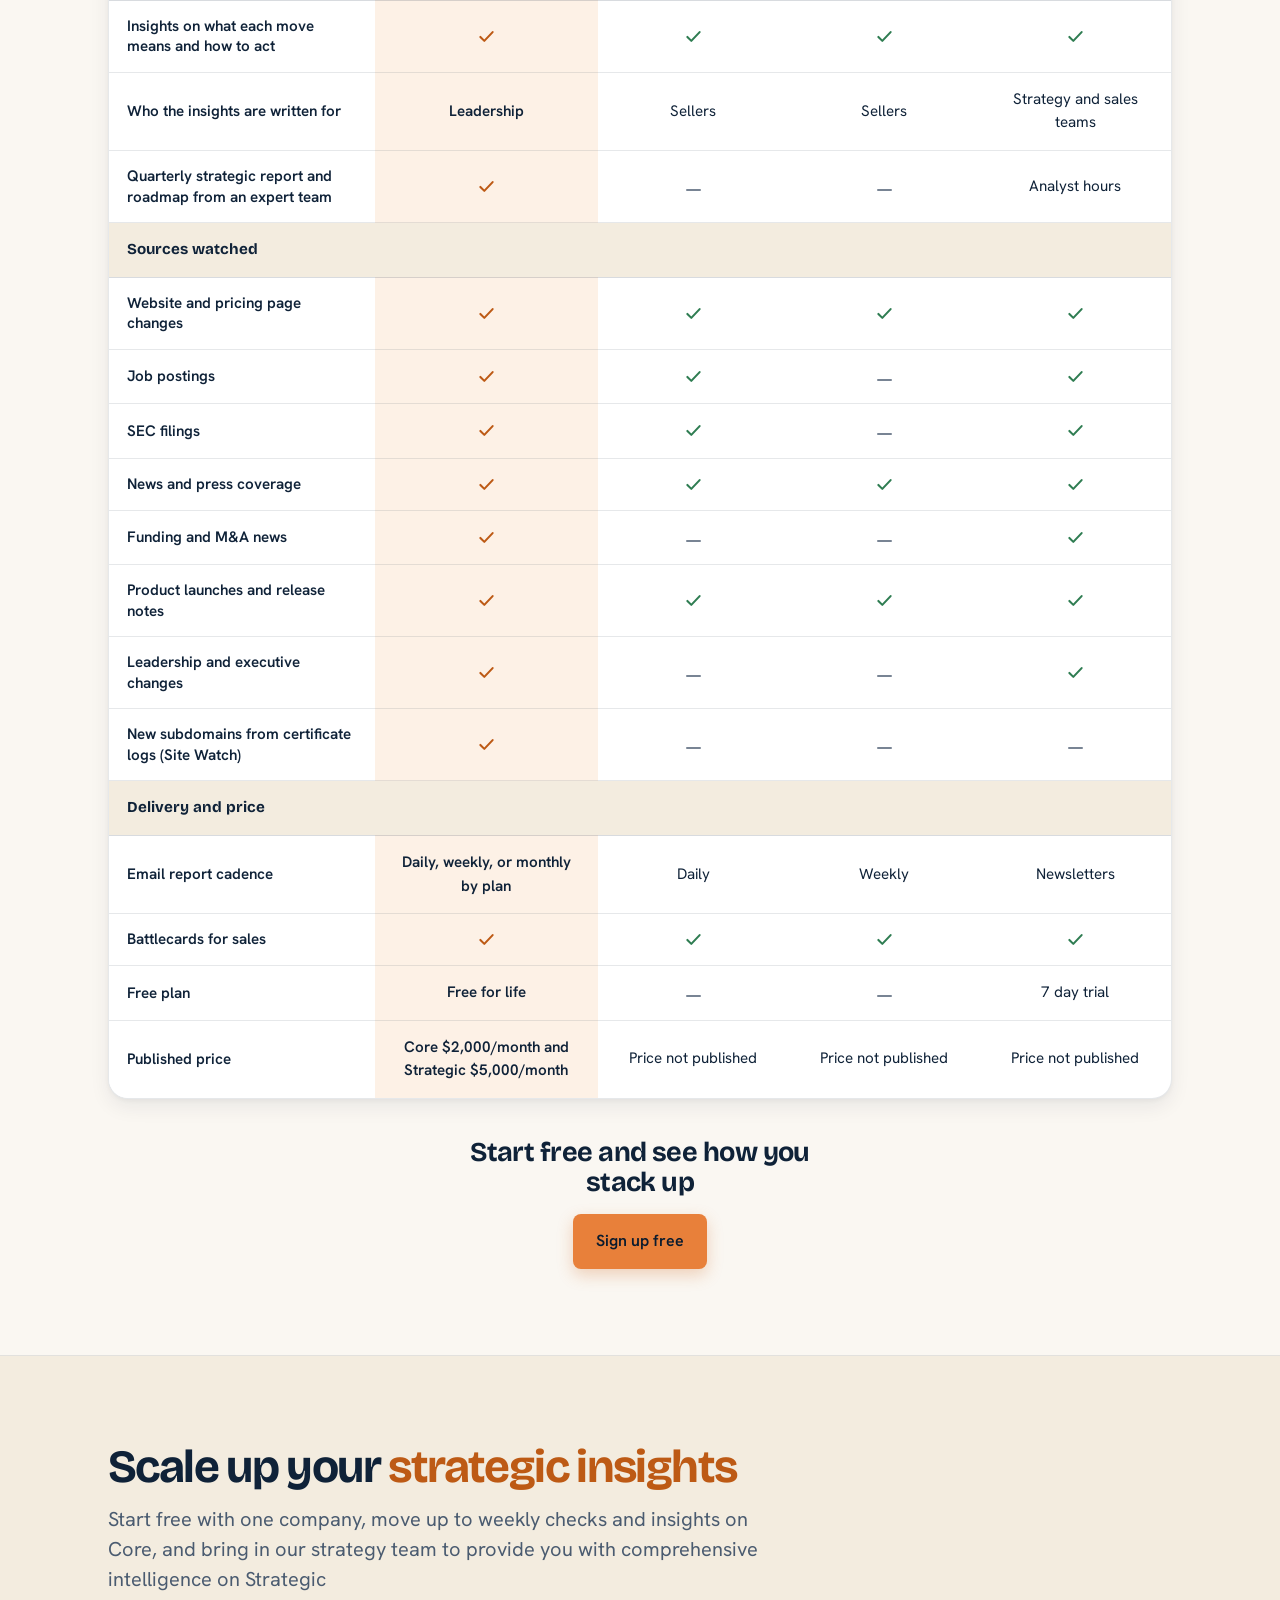
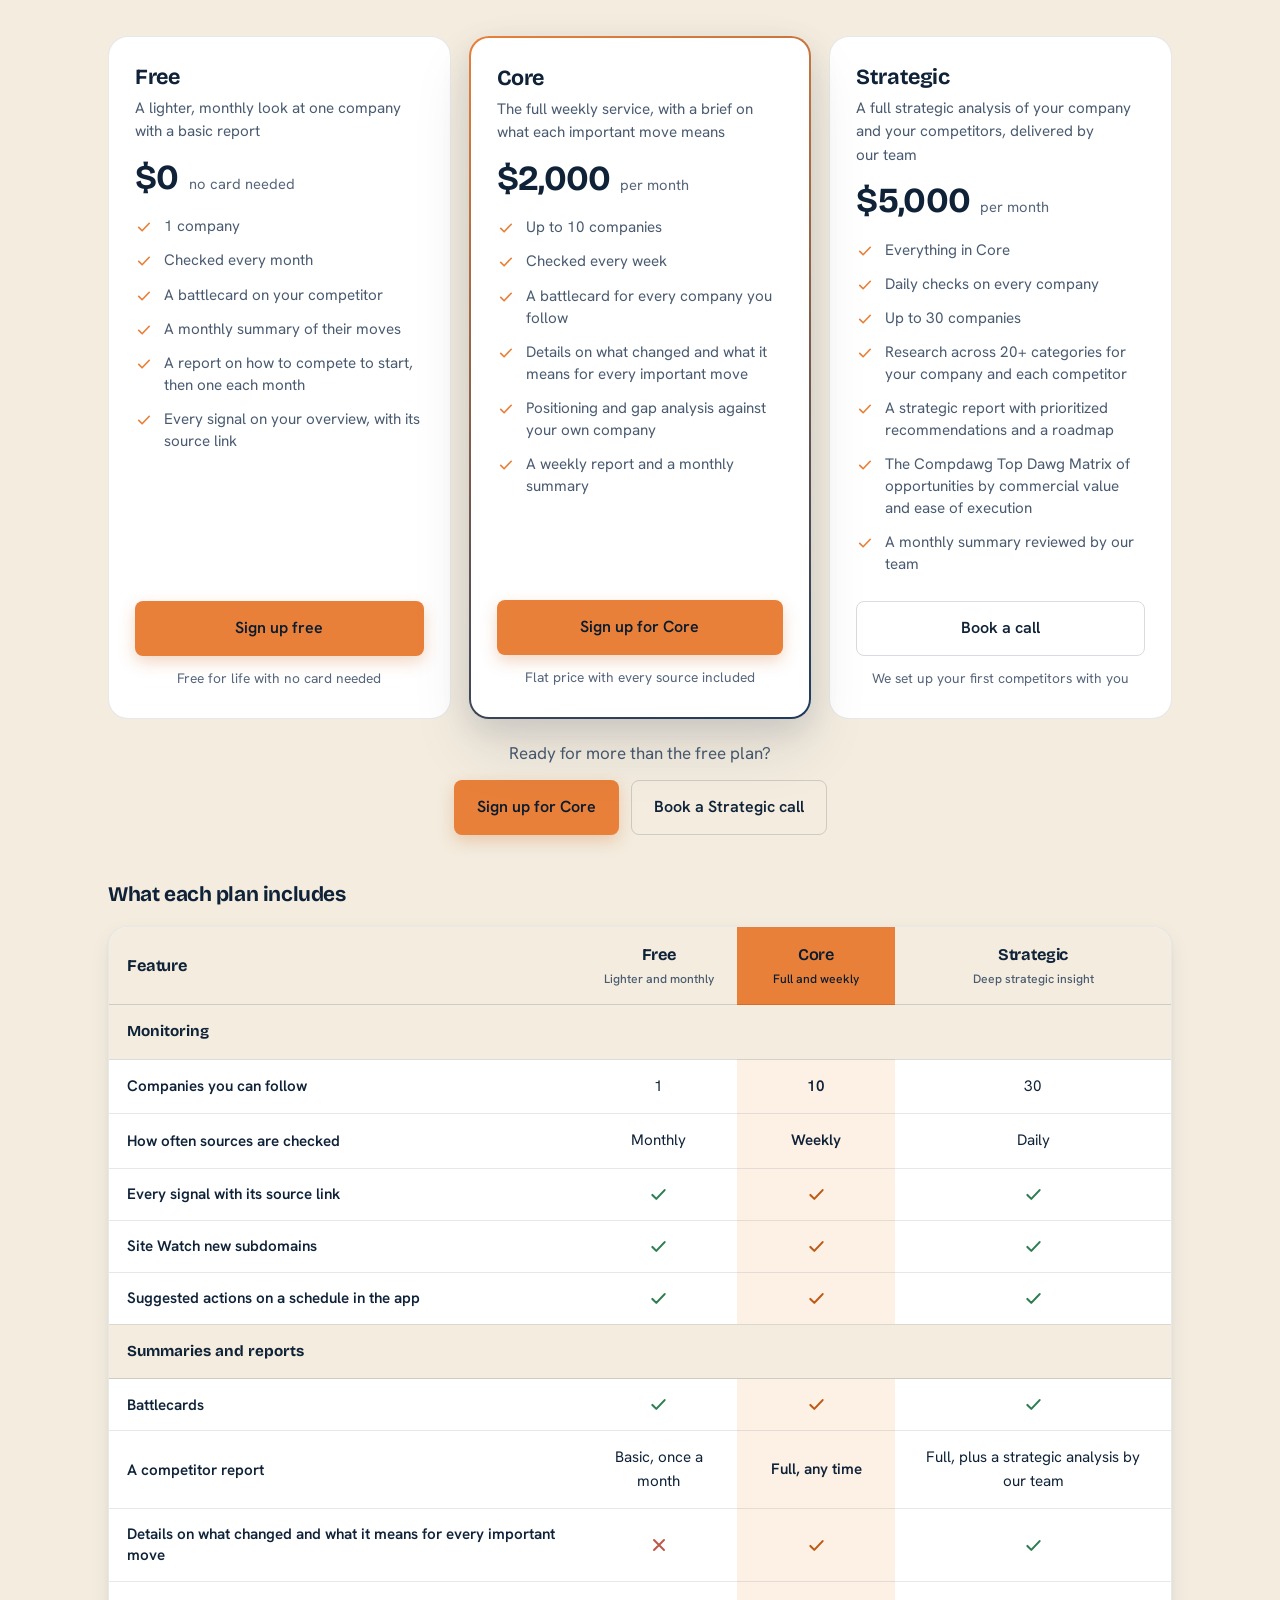
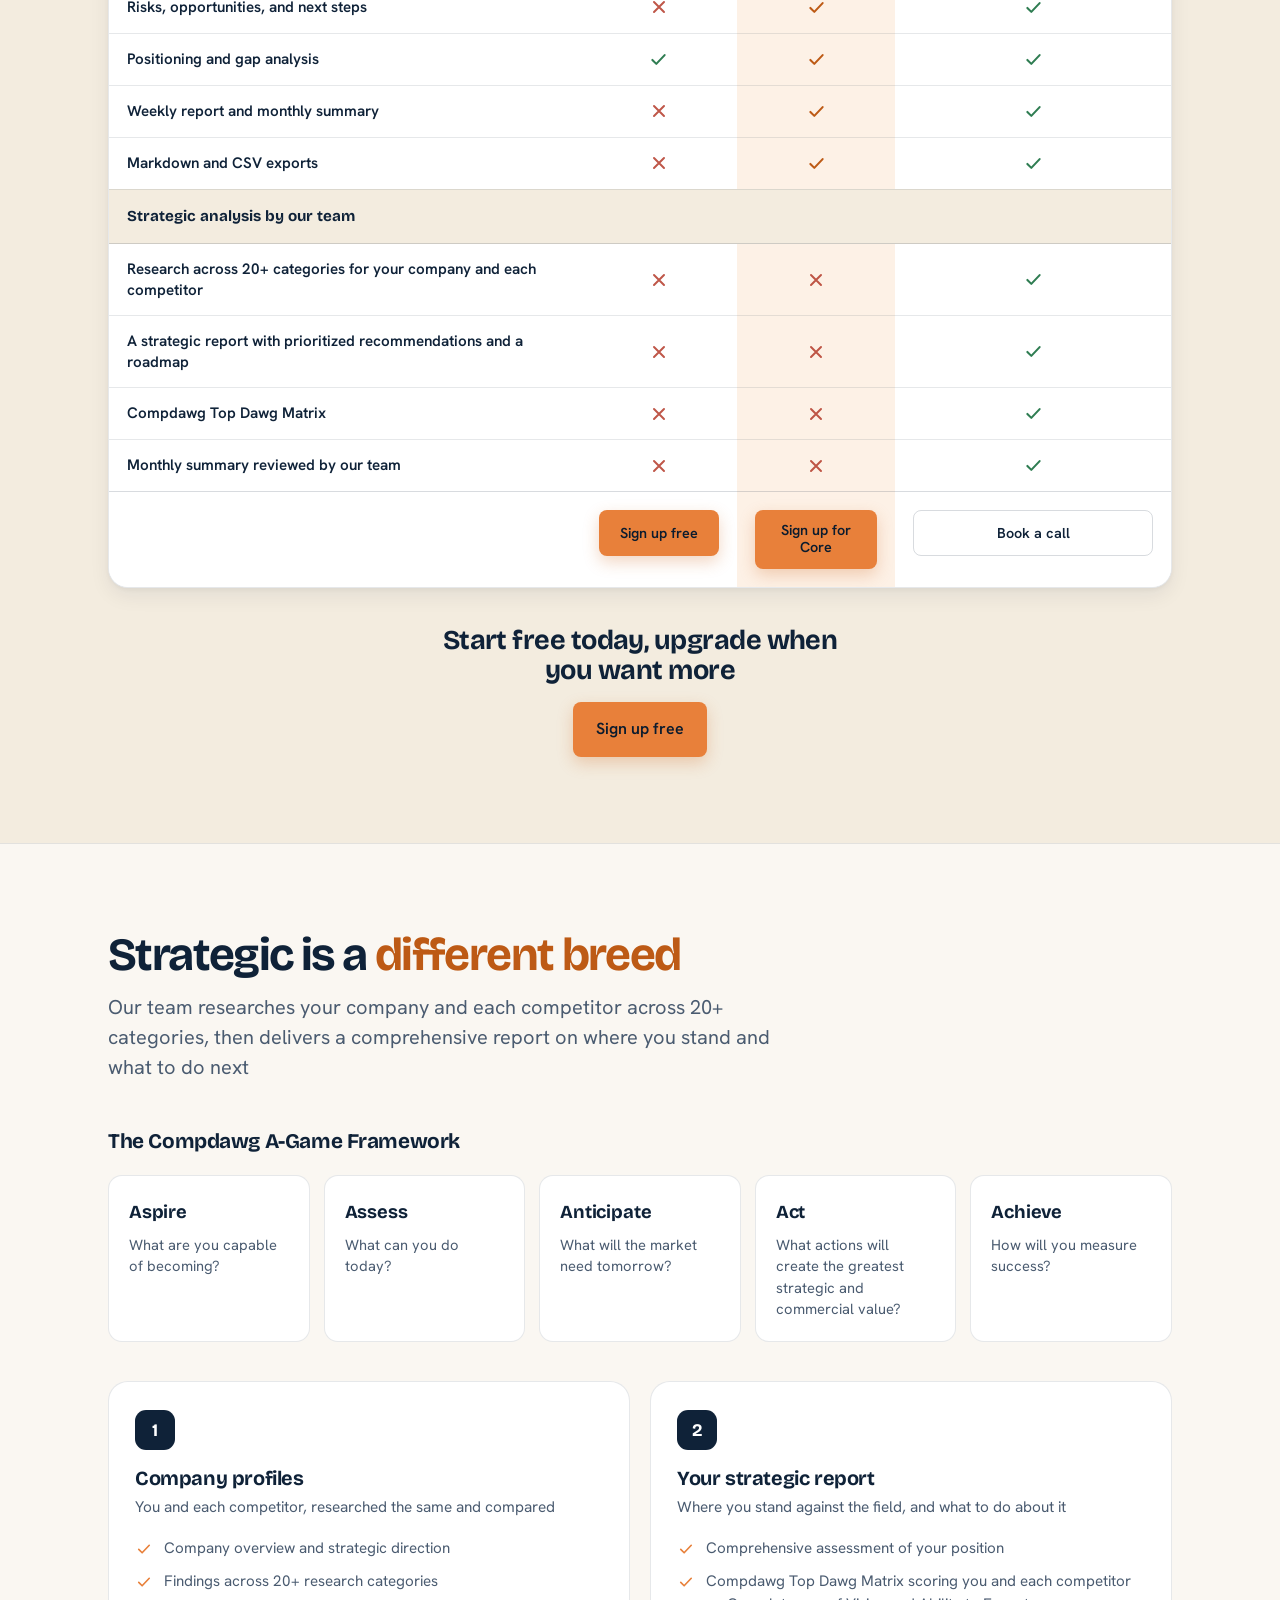
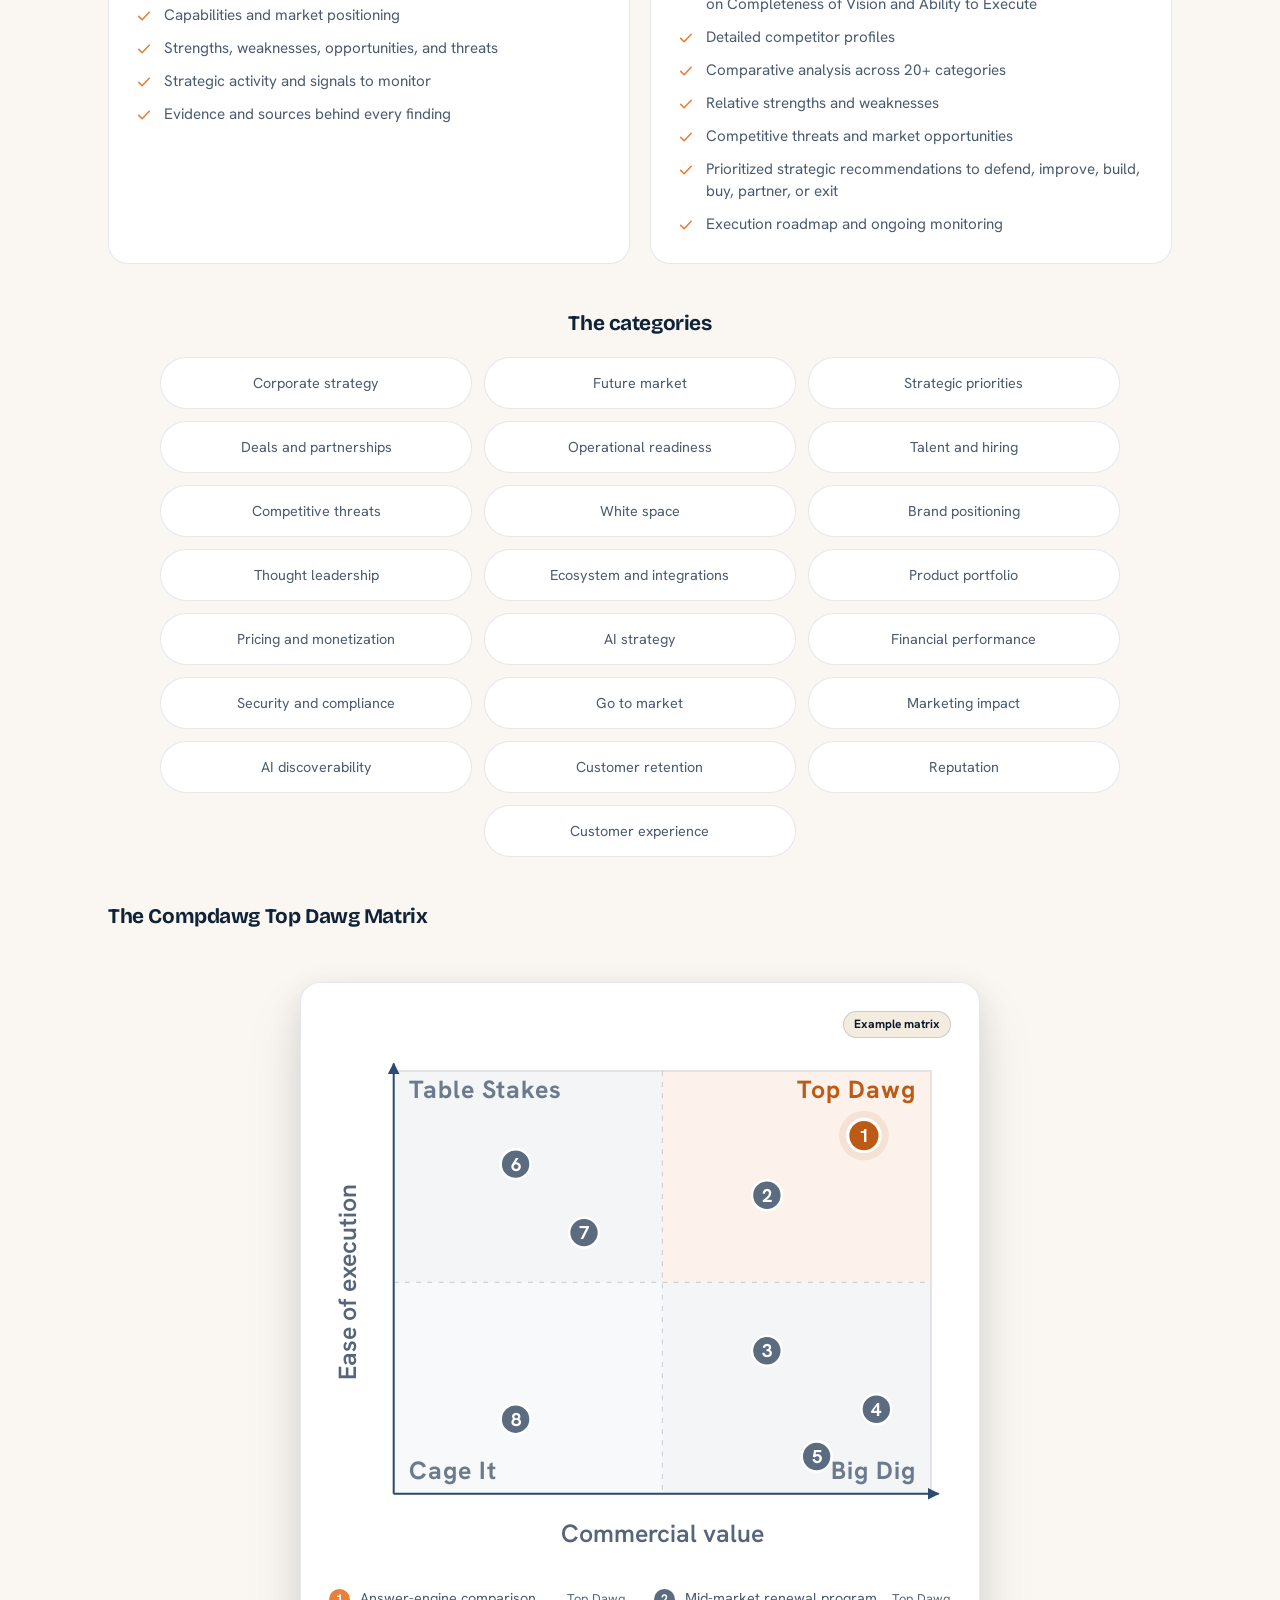
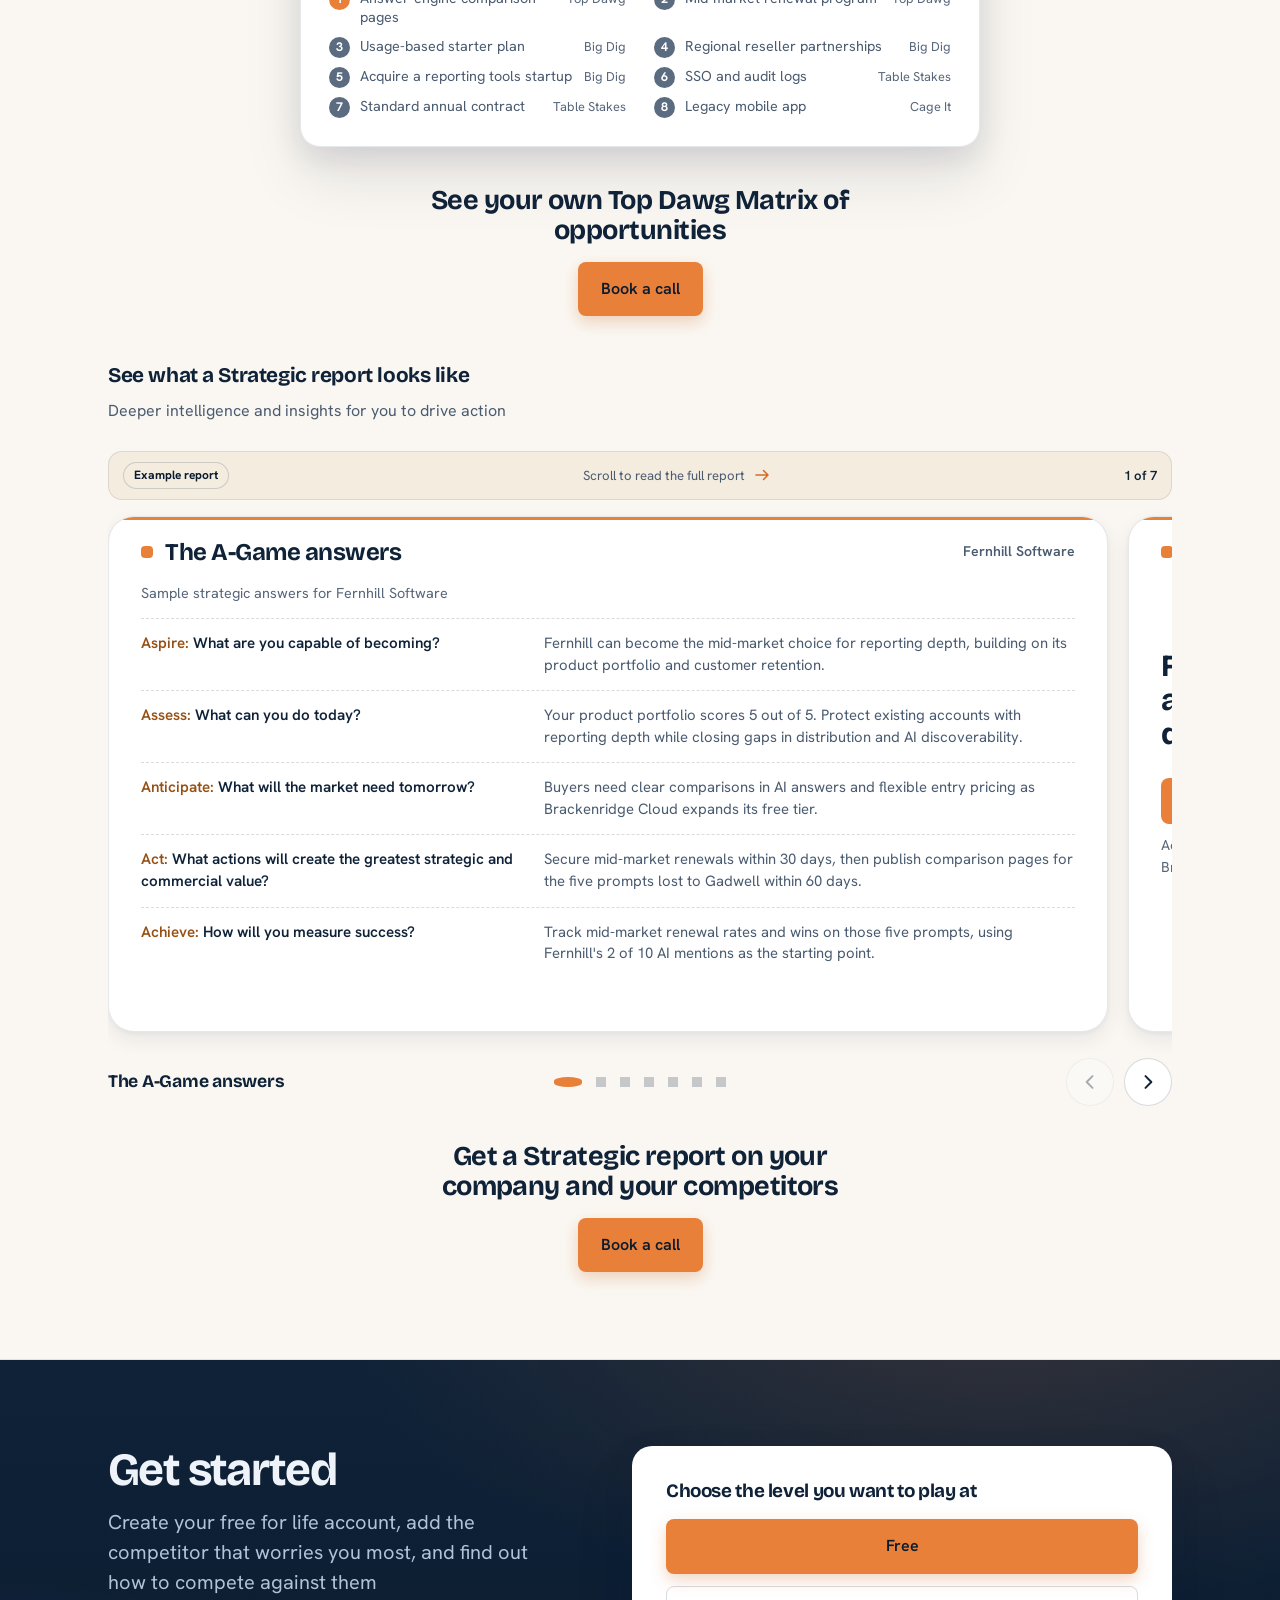
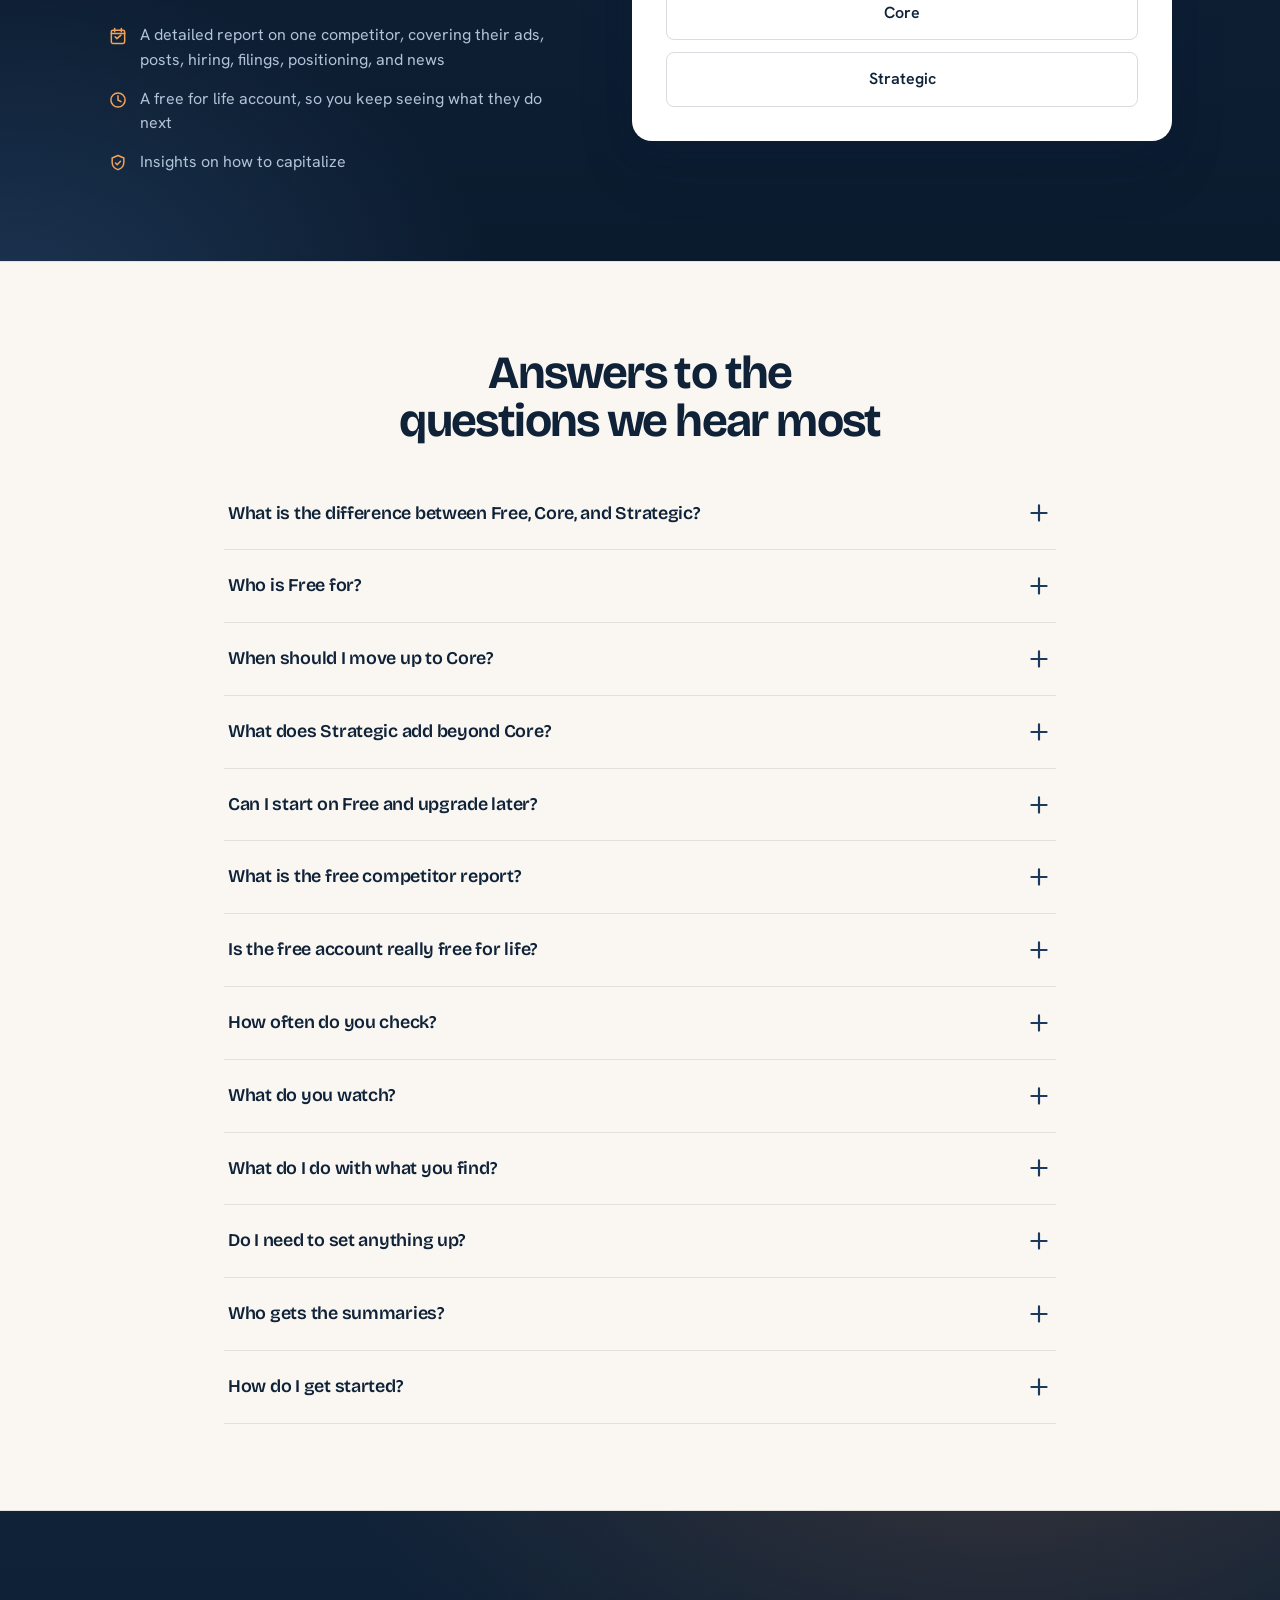
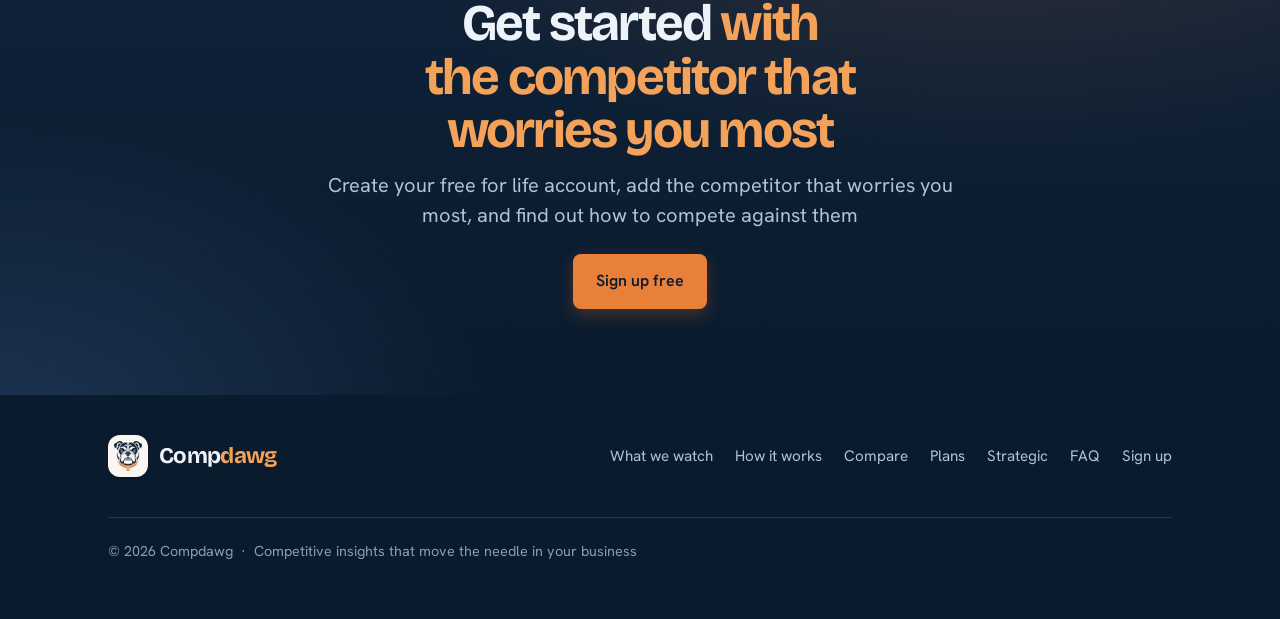
==== commit ea0e9371: "landing: name both flat prices in the comparison row Replace the published-price cell so it states C" ====
--- a/index.html
+++ b/index.html
@@ -490,7 +490,7 @@
           </tr>
           <tr>
             <th scope="row">Published price</th>
-            <td class="col-dawg">From $2,000 per month</td>
+            <td class="col-dawg">Core $2,000/month and Strategic $5,000/month</td>
             <td>Price not published</td>
             <td>Price not published</td>
             <td>Price not published</td>
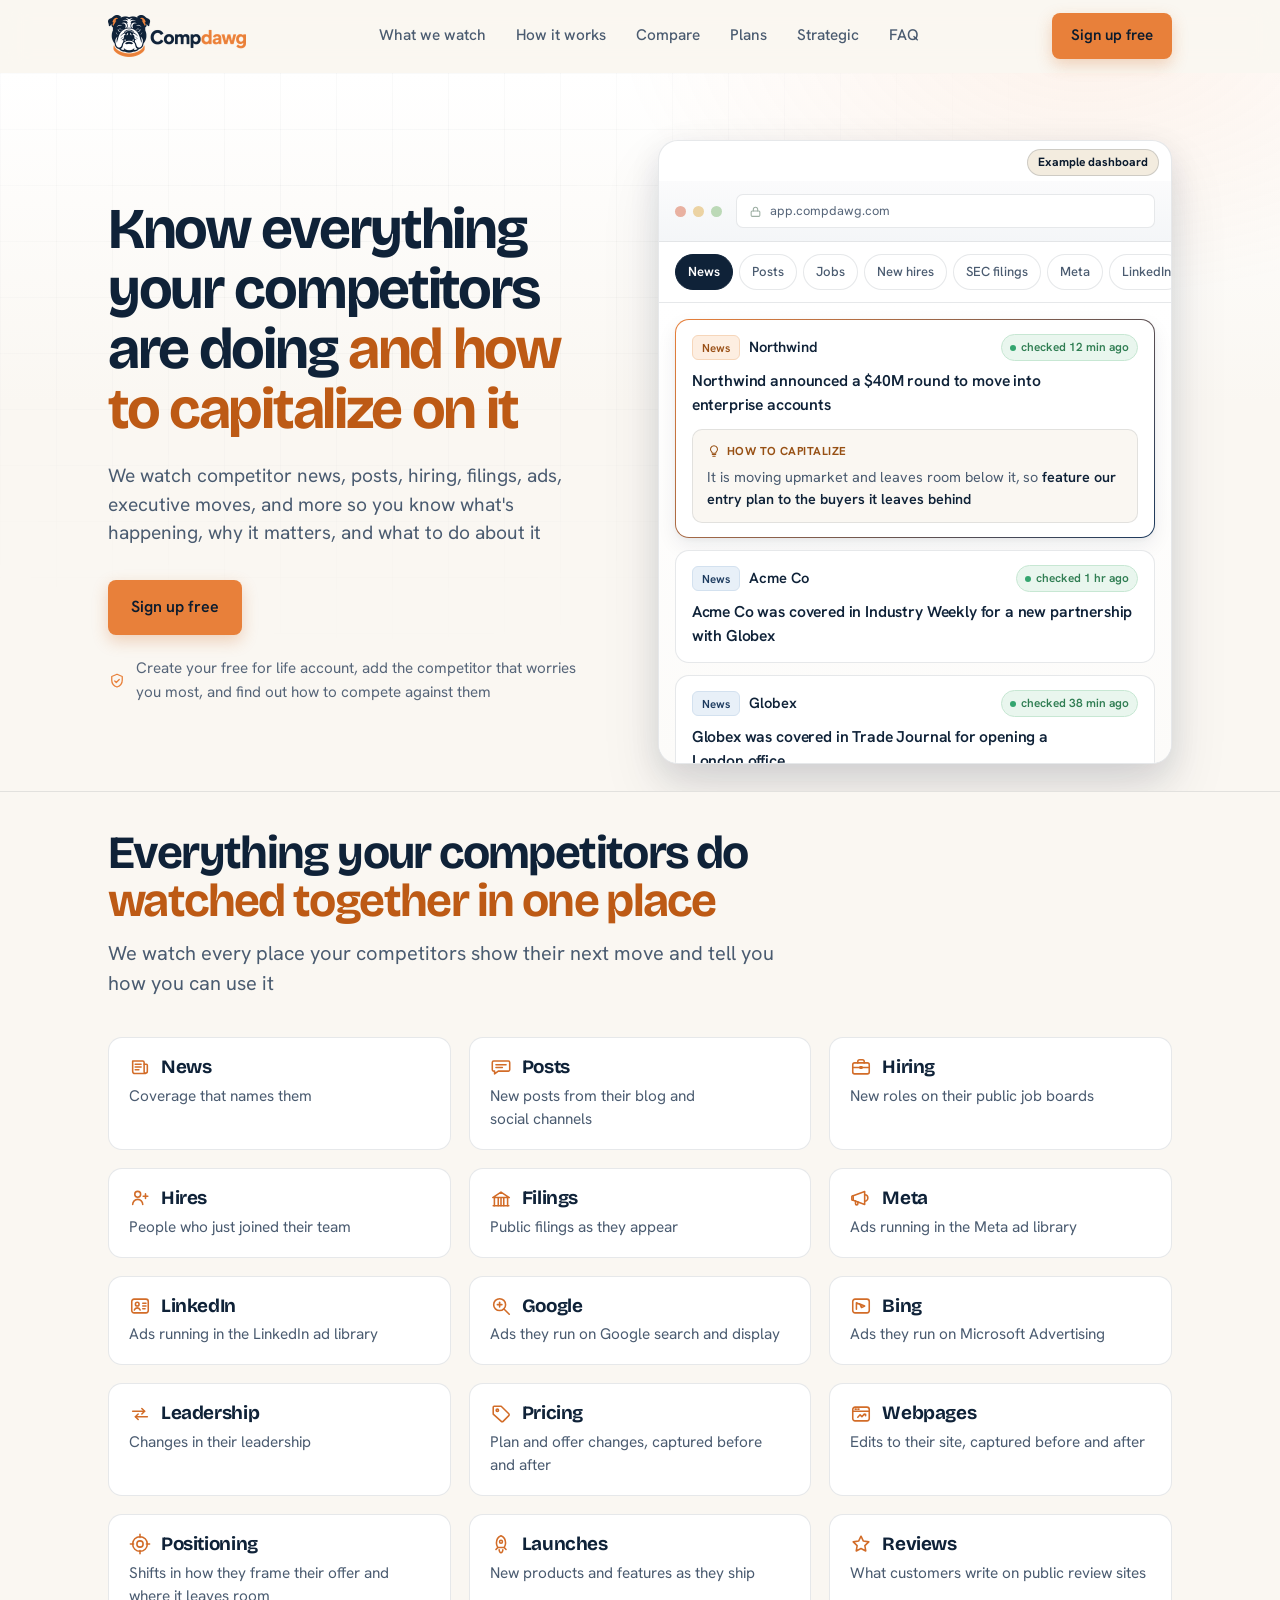
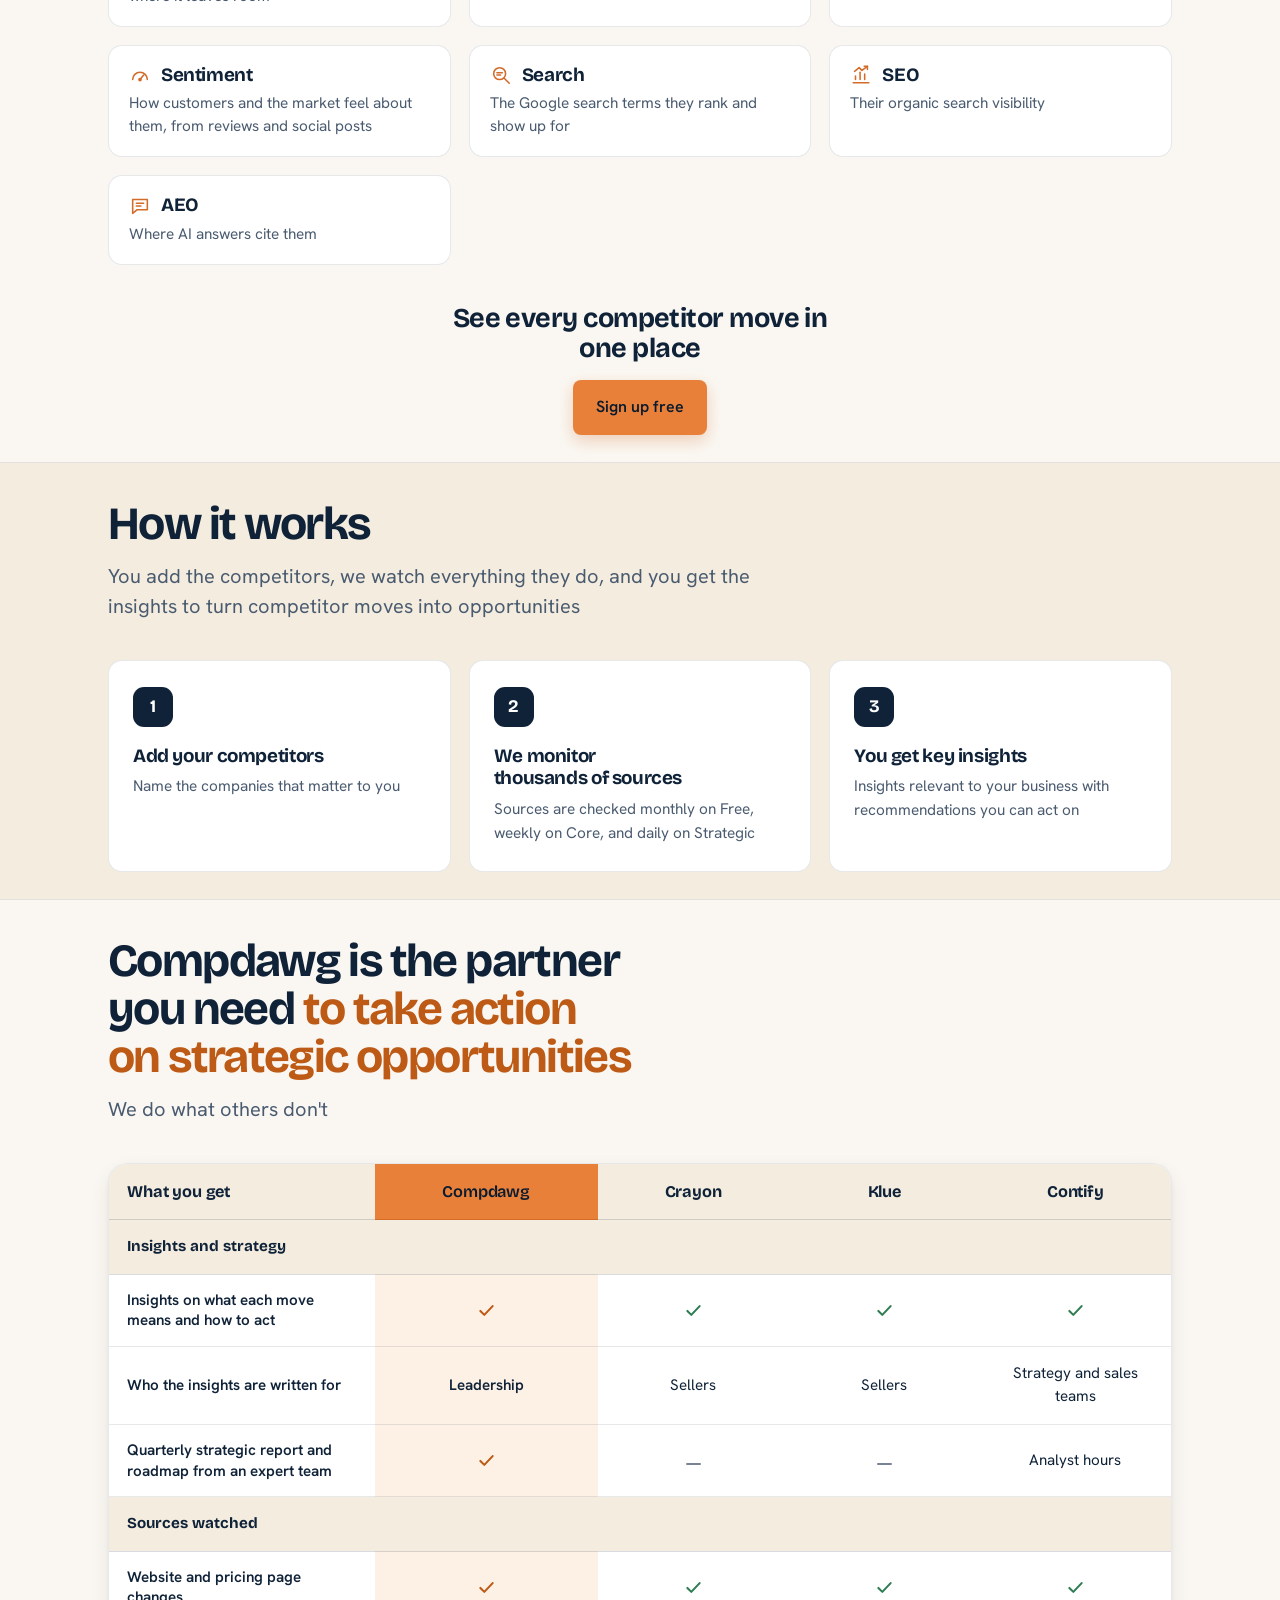
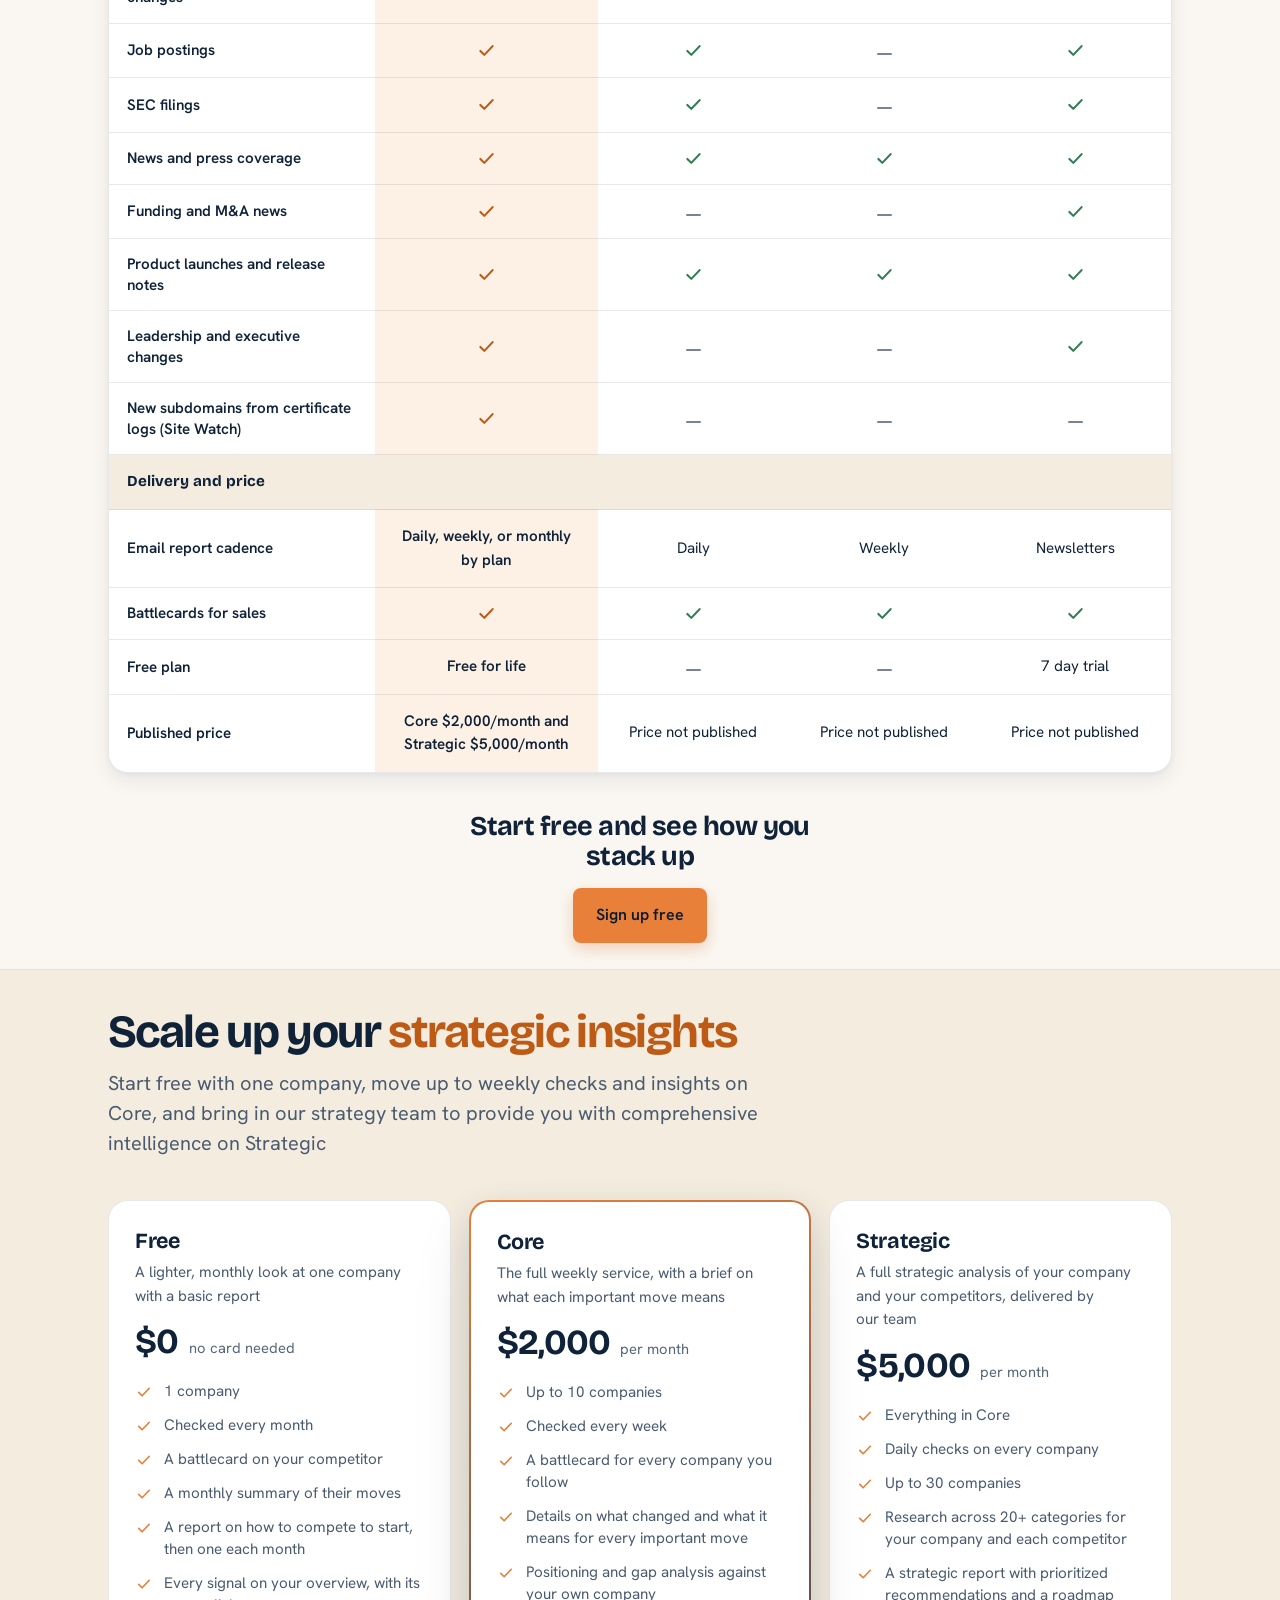
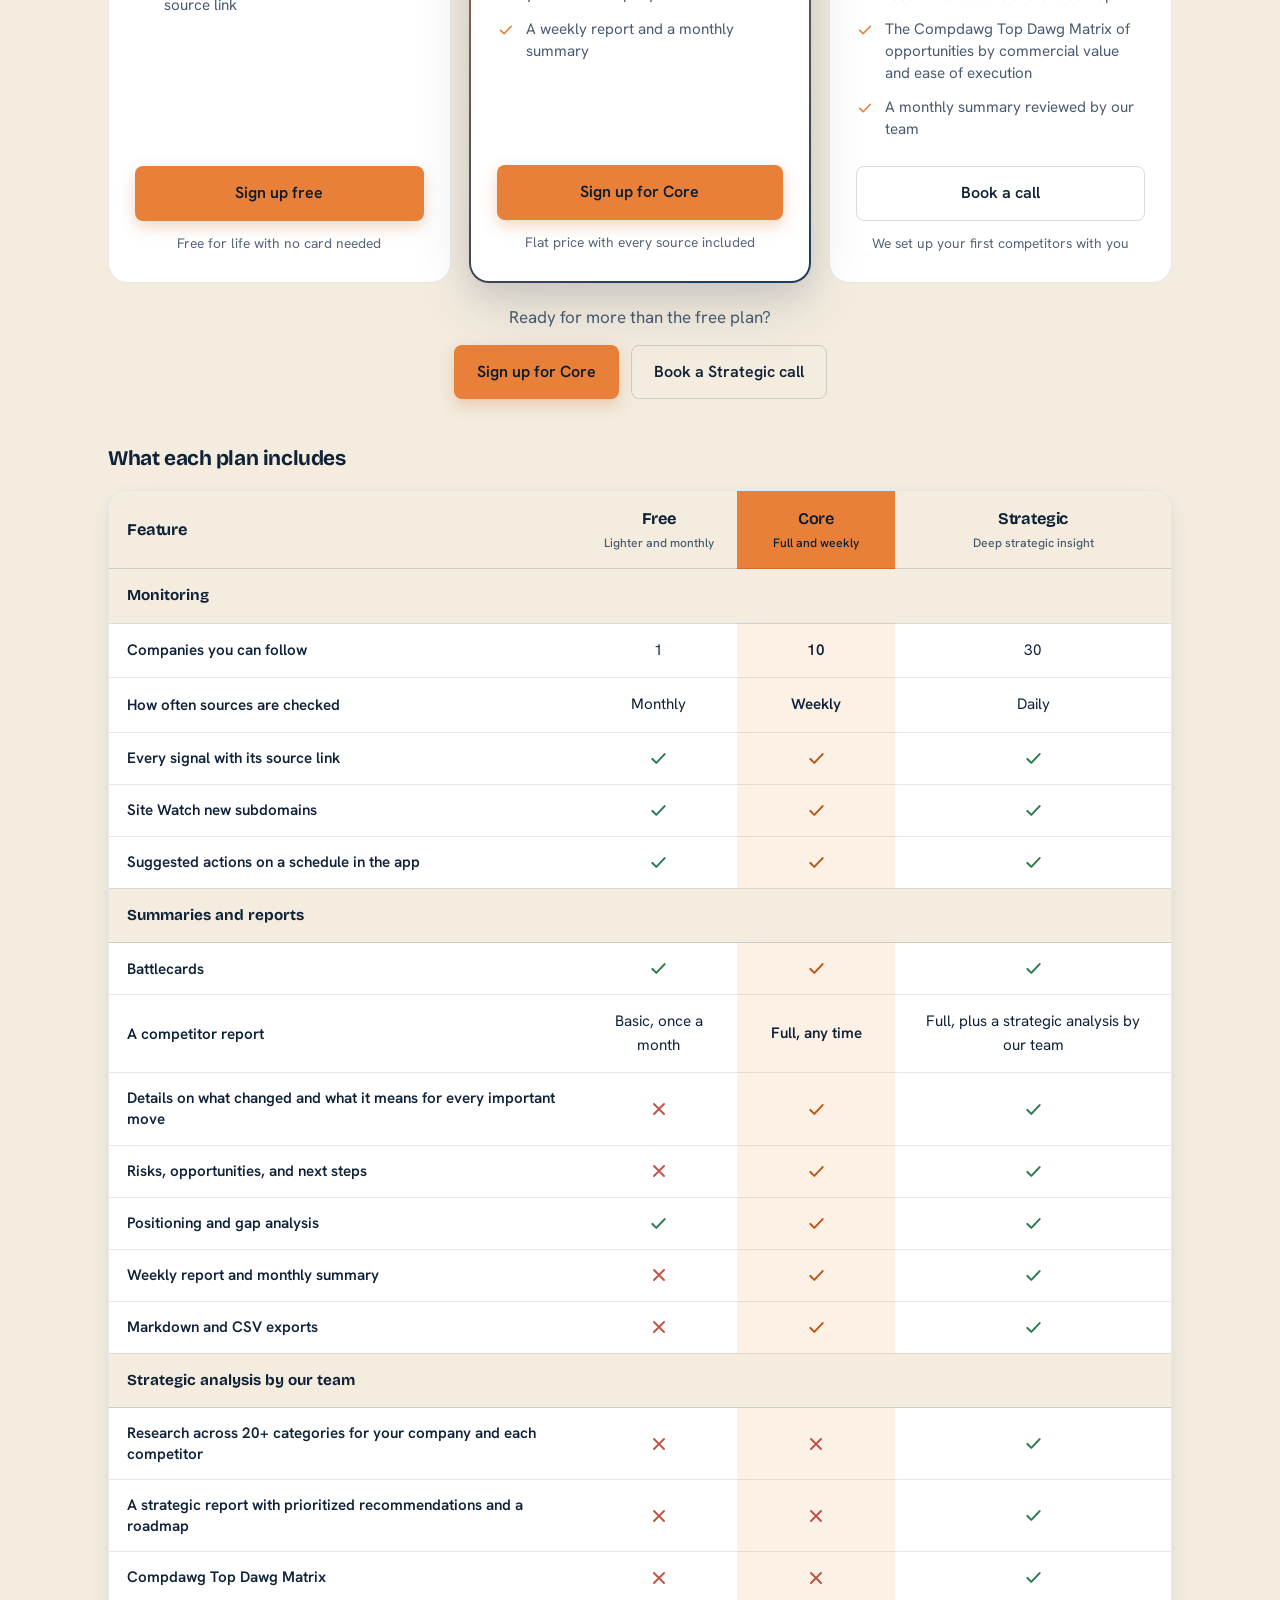
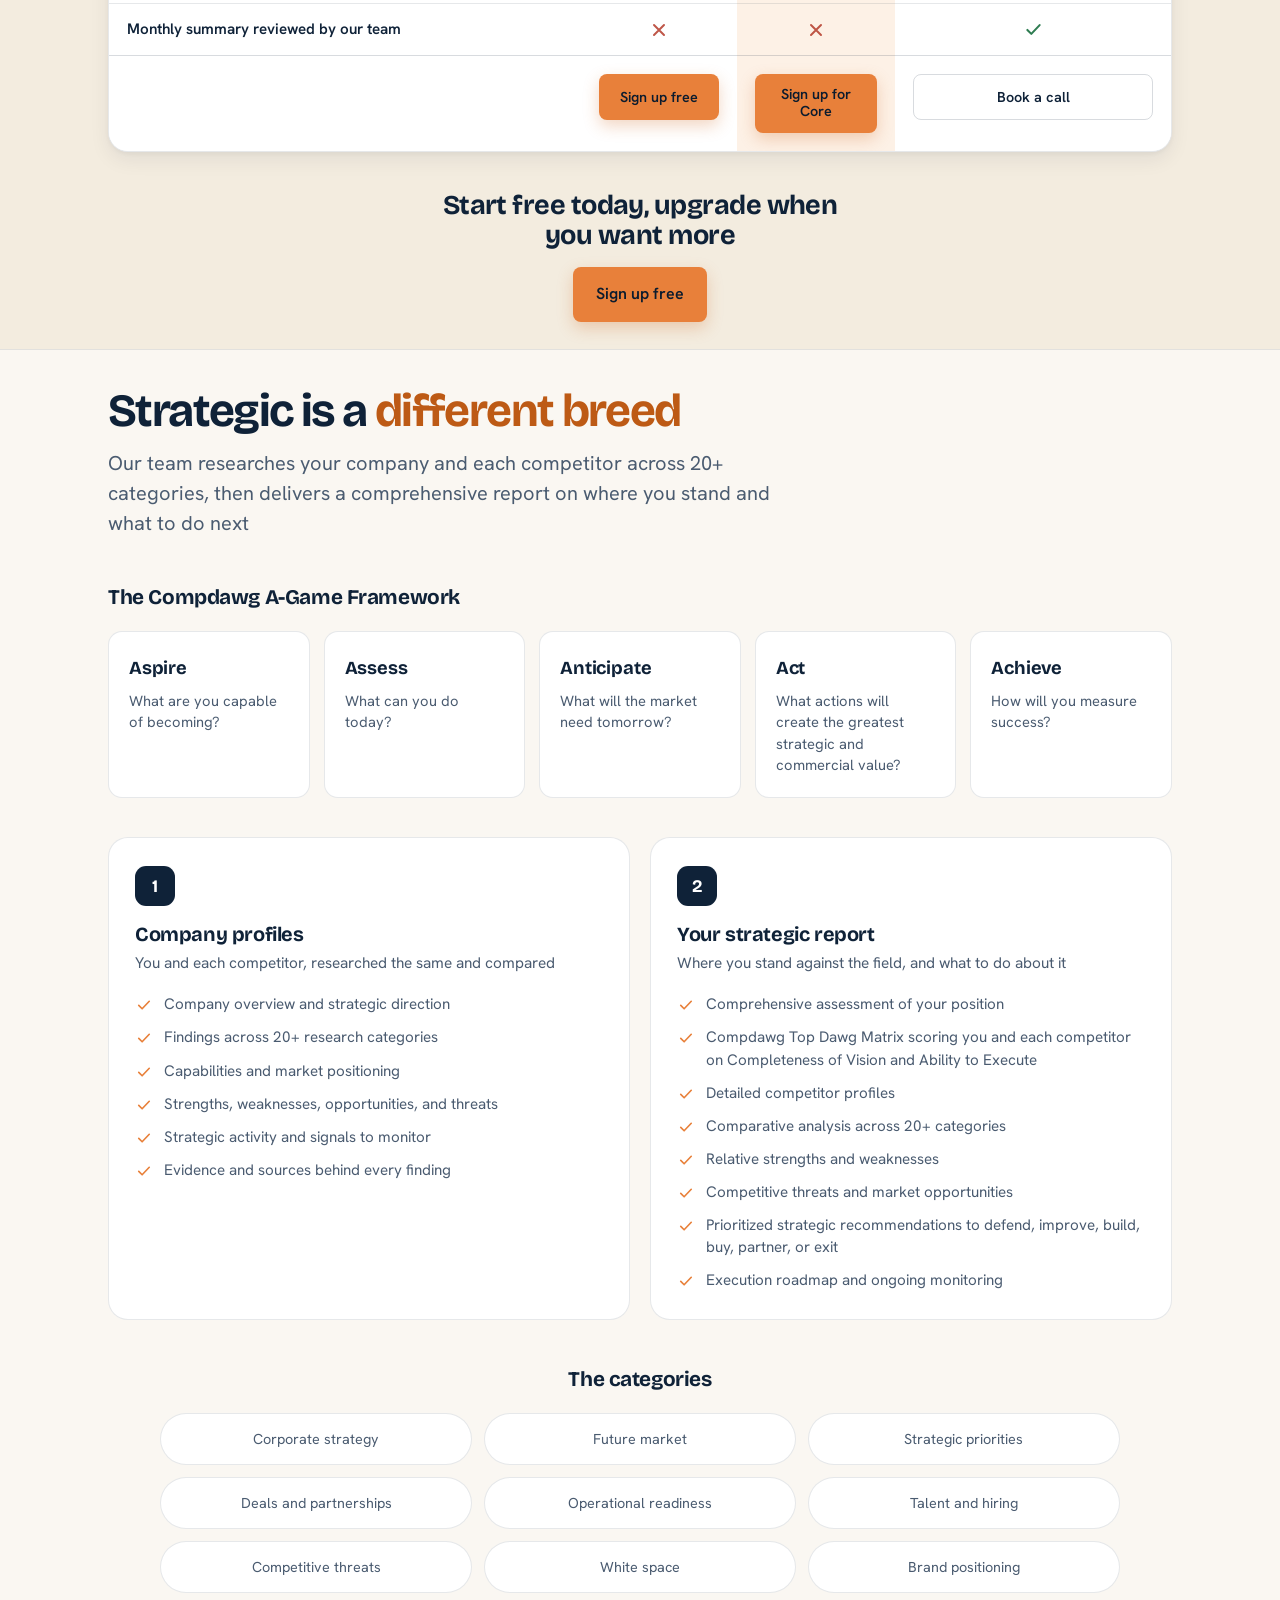
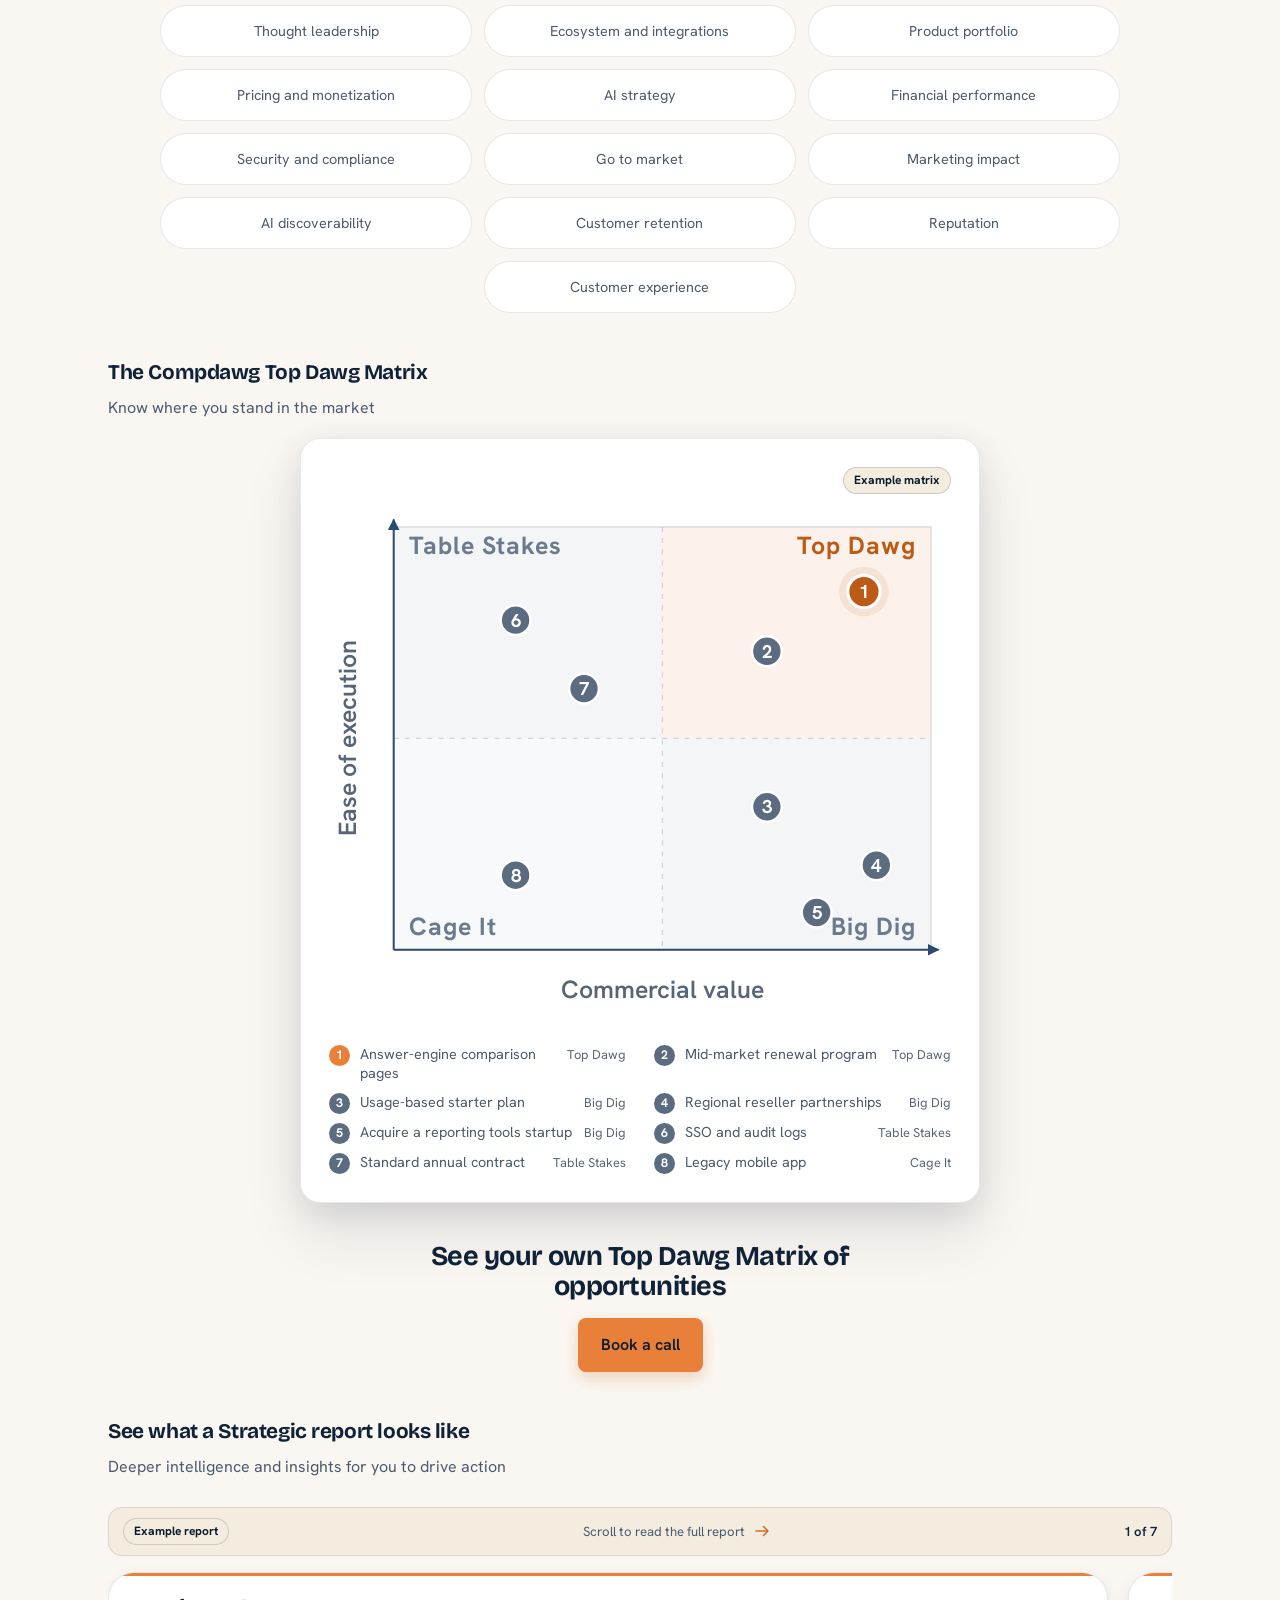
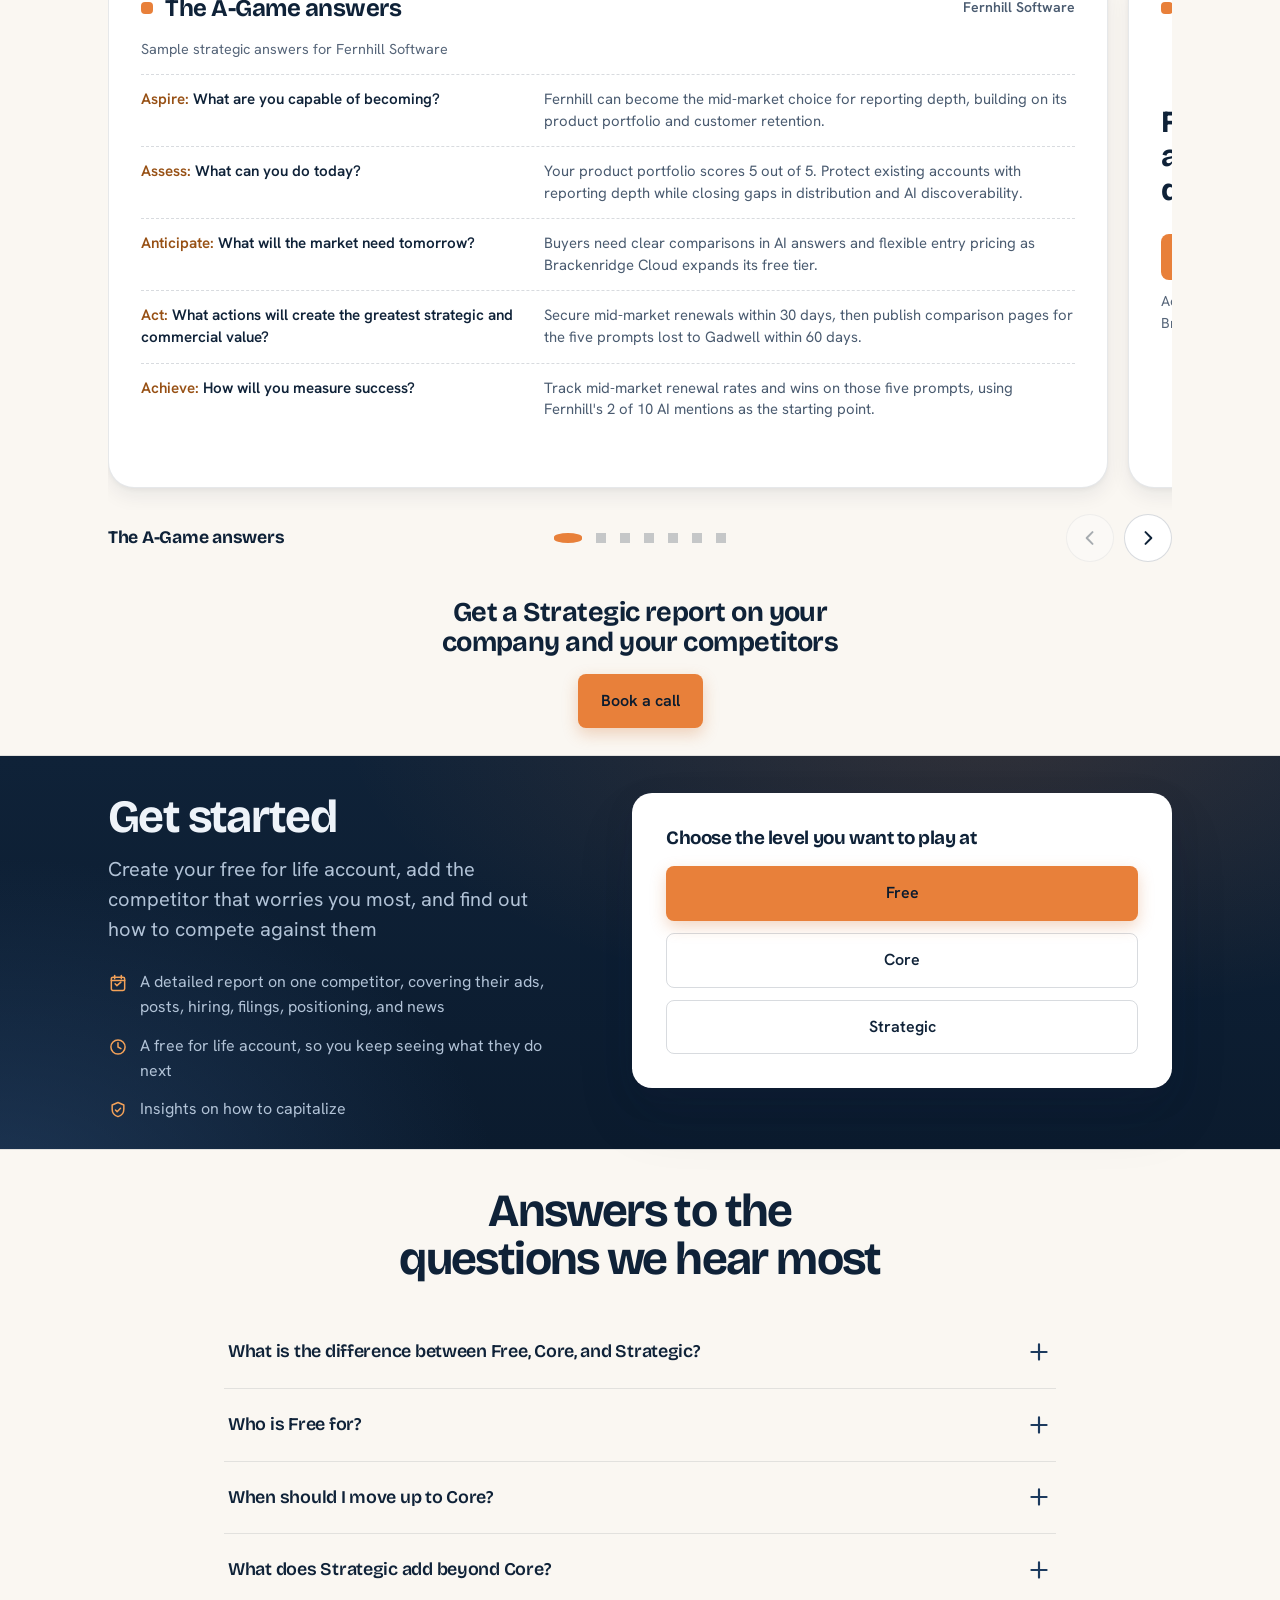
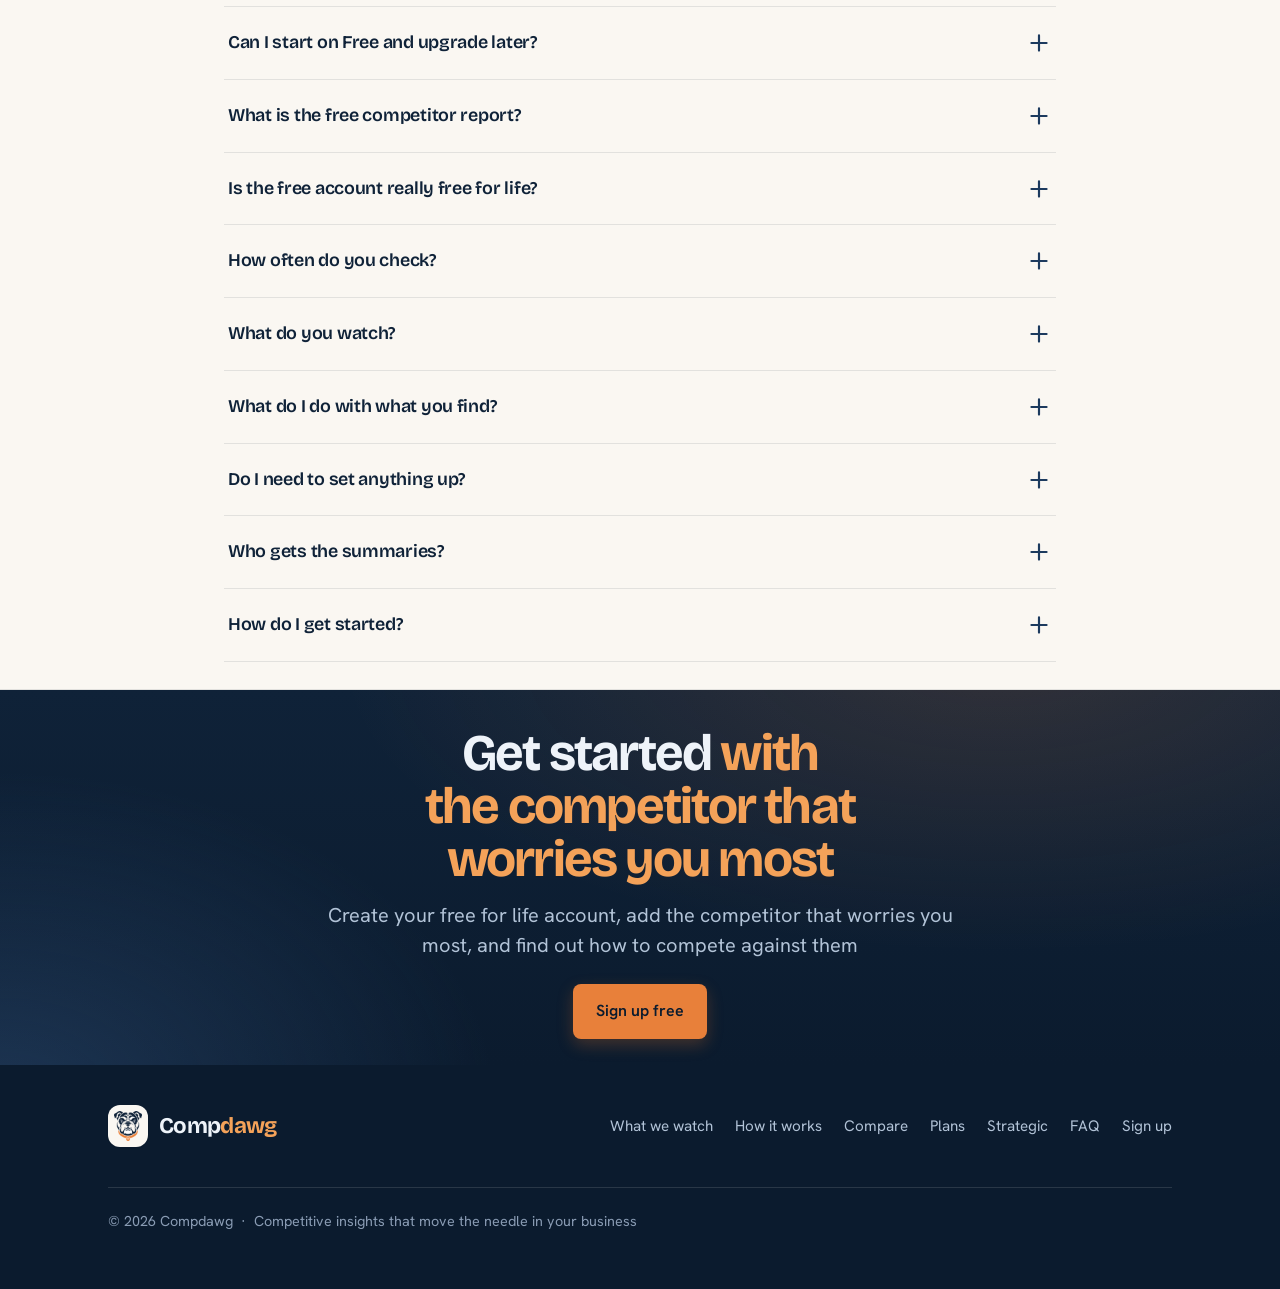
==== commit f9ef0420: "landing: tighten section spacing to one shared rhythm Neighboring sections no longer stack two full " ====
--- a/index.html
+++ b/index.html
@@ -30,7 +30,7 @@
 <link rel="preconnect" href="https://fonts.googleapis.com">
 <link rel="preconnect" href="https://fonts.gstatic.com" crossorigin>
 <link href="https://fonts.googleapis.com/css2?family=Bricolage+Grotesque:opsz,wght@12..96,400;12..96,500;12..96,600;12..96,700&family=Hanken+Grotesk:wght@400;500;600;700&display=swap" rel="stylesheet">
-<link rel="stylesheet" href="assets/styles.css?v=20261105r2">
+<link rel="stylesheet" href="assets/styles.css?v=20261105r3">
 <link rel="stylesheet" href="assets/sample-report.css?v=20261105r1">
 </head>
 <body>
--- a/assets/styles.css
+++ b/assets/styles.css
@@ -47,7 +47,7 @@
 
   --maxw: 1160px;
   --gutter: clamp(20px, 5vw, 48px);
-  --section-y: clamp(48px, 6.75vw, 90px);
+  --section-y: clamp(64px, 4.8vw, 72px);
   --section-gap: clamp(24px, 3.75vw, 39px);
   --subsection-gap: clamp(30px, 4.5vw, 48px);
   --heading-gap: 13px;
@@ -112,7 +112,11 @@
 
 /* ---------- Layout ---------- */
 .wrap { width: 100%; max-width: var(--maxw); margin-inline: auto; padding-inline: var(--gutter); }
-.section { padding-block: var(--section-y); }
+/* One transition rhythm. The previous section's bottom and the next section's top are shares of the same value, so neighboring bands do not stack two full paddings. */
+.section {
+  padding-top: calc(var(--section-y) * 0.58);
+  padding-bottom: calc(var(--section-y) * 0.42);
+}
 .section-head { max-width: 46rem; }
 .section-head h2 + .lead { margin-top: var(--heading-gap); }
 .lead { font-size: clamp(1.05rem, 1.6vw, 1.25rem); color: var(--ink-soft); line-height: 1.5; max-width: 42rem; }
@@ -263,7 +267,7 @@
 .hero-grid {
   display: grid; grid-template-columns: minmax(0, 1.02fr) minmax(0, 1.08fr);
   gap: clamp(32px, 5vw, 72px); align-items: center;
-  padding-block: clamp(36px, 5.25vw, 69px) var(--section-y);
+  padding-block: clamp(36px, 5.25vw, 69px) calc(var(--section-y) * 0.42);
 }
 .hero h1 {
   font-size: clamp(2.35rem, 4.5vw, 3.6rem);
